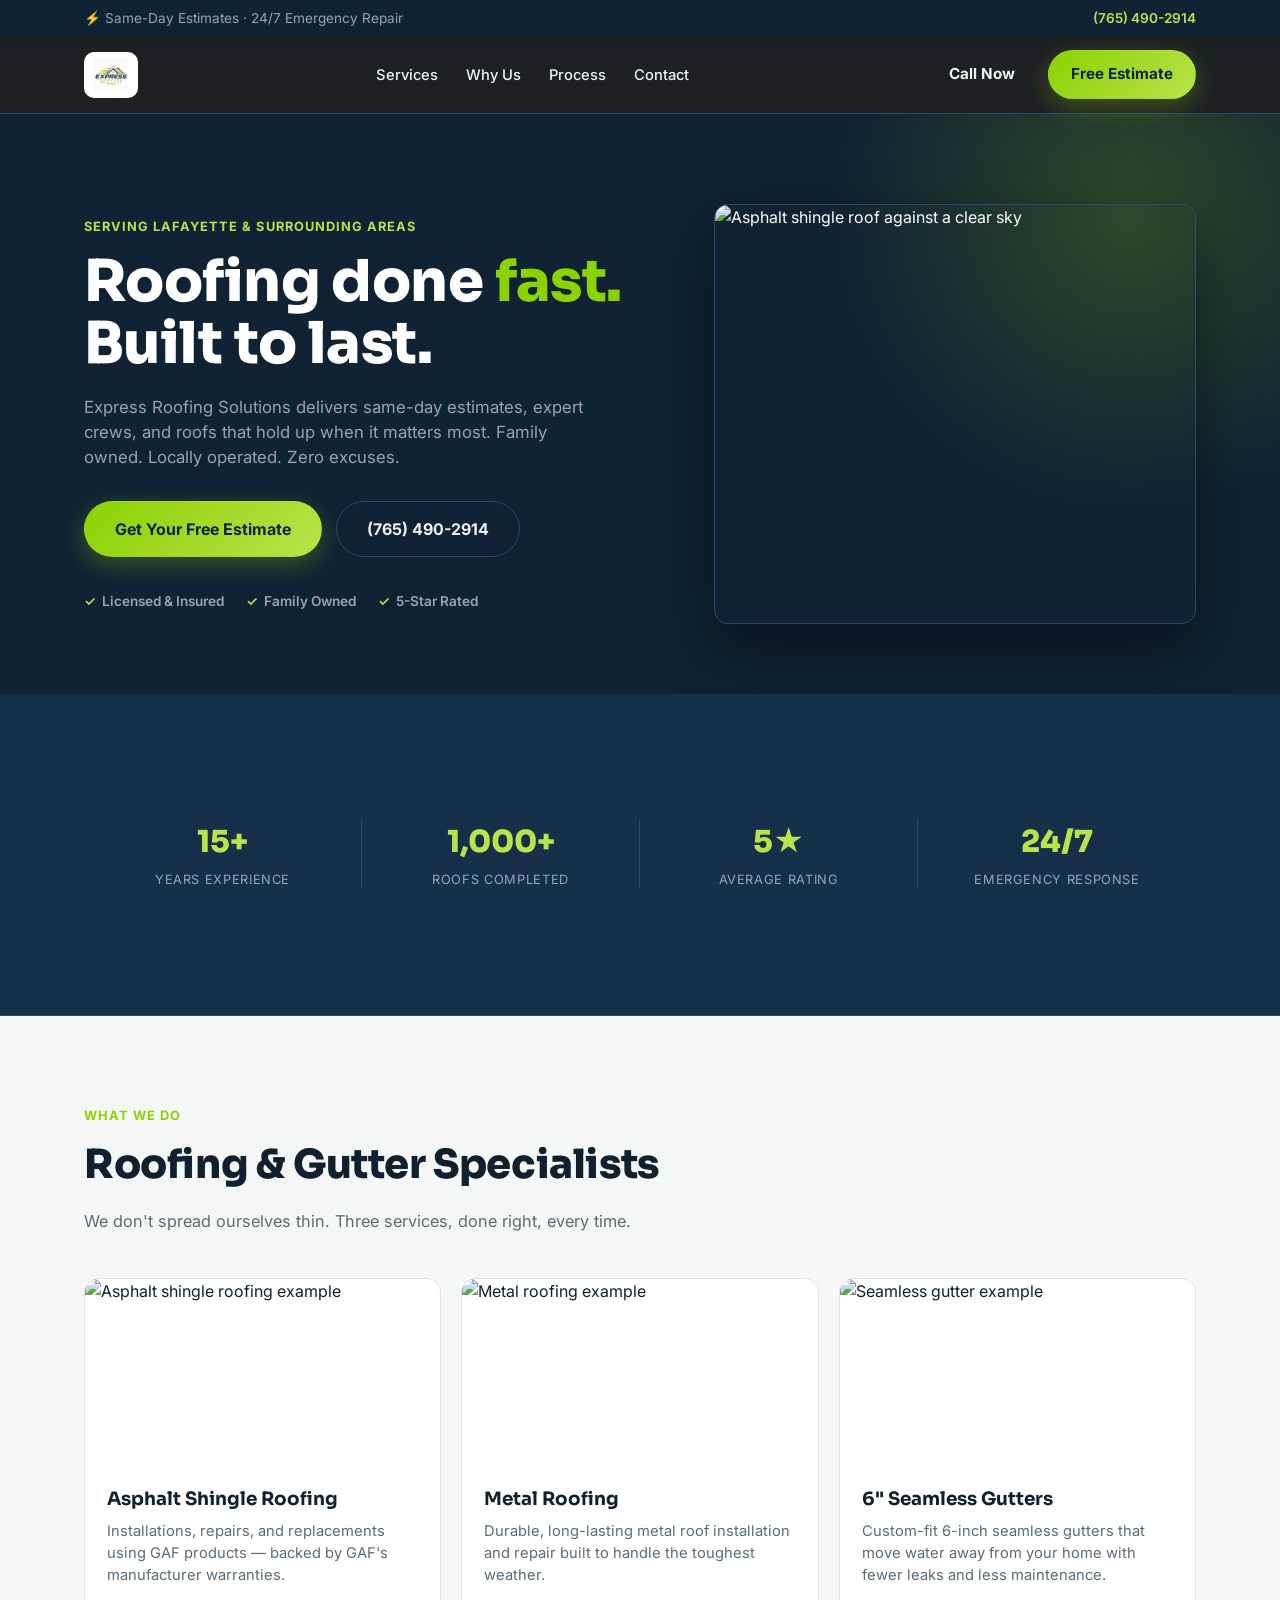
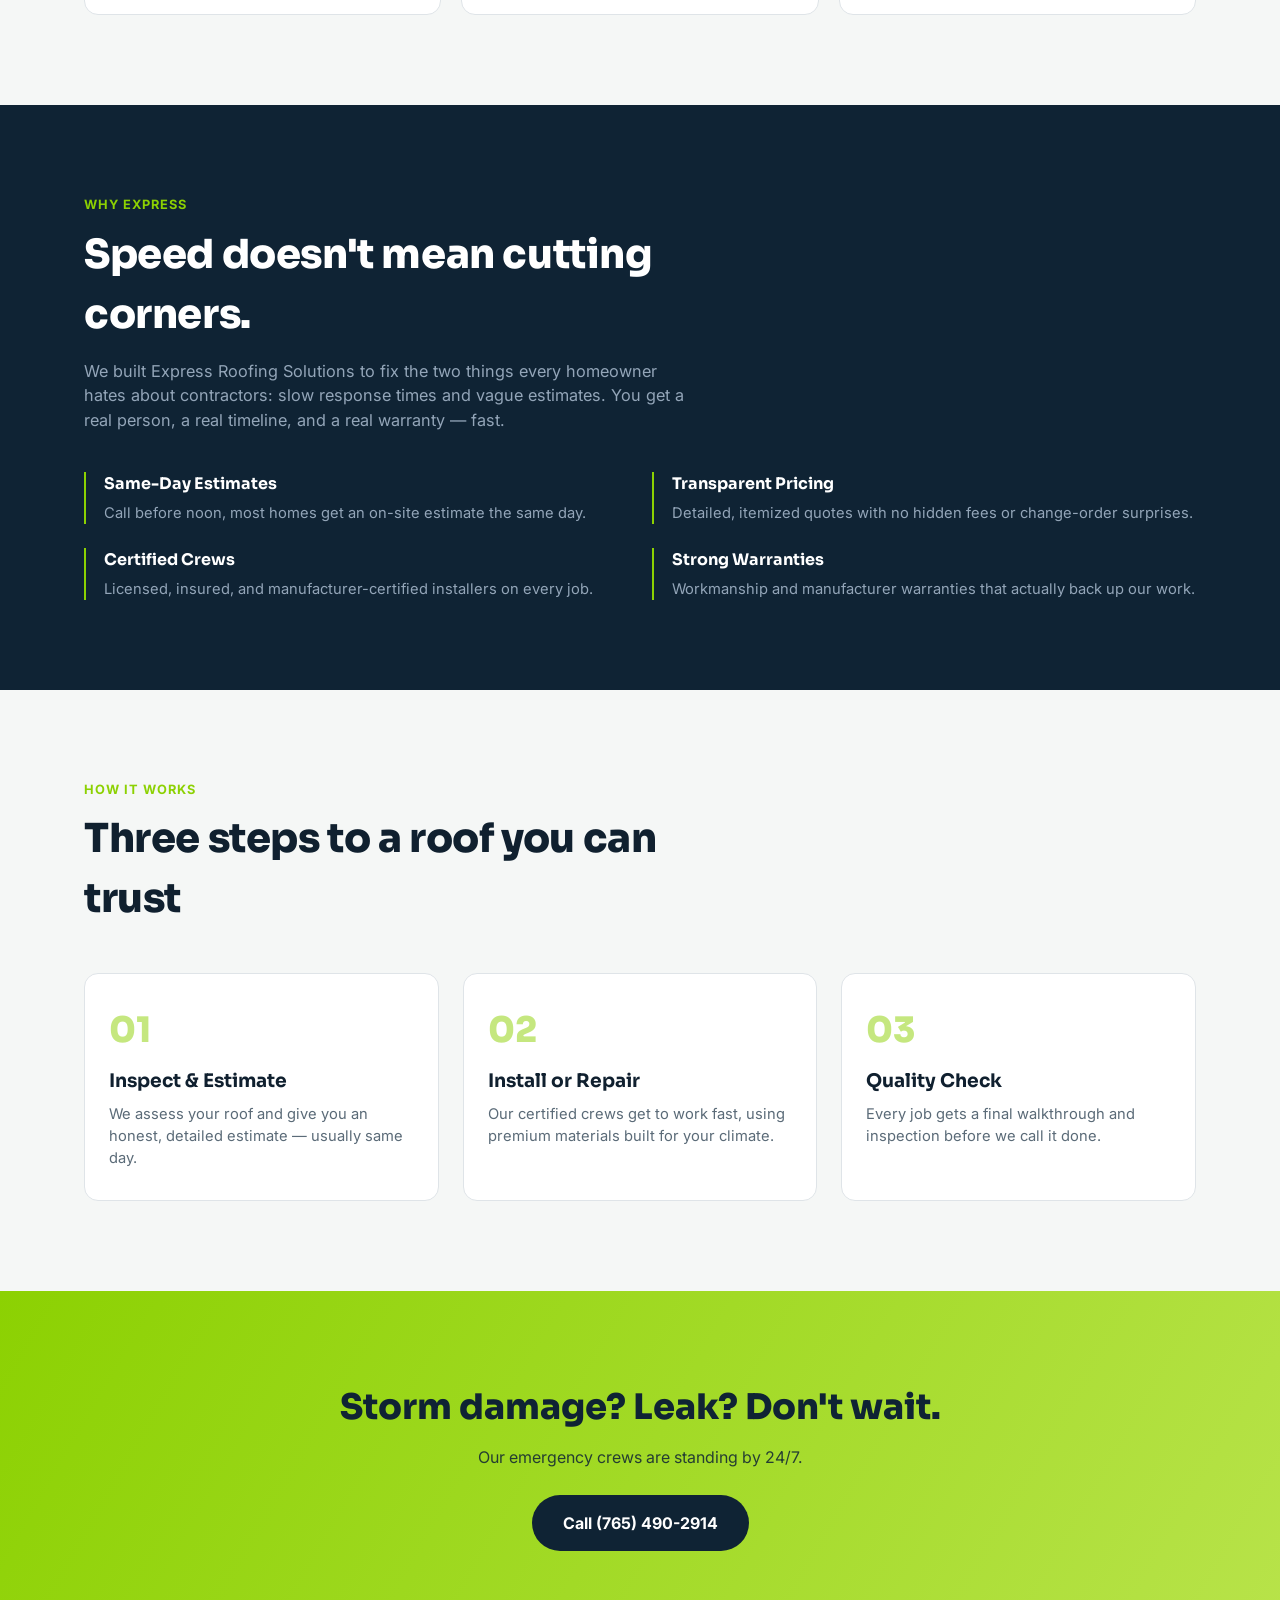
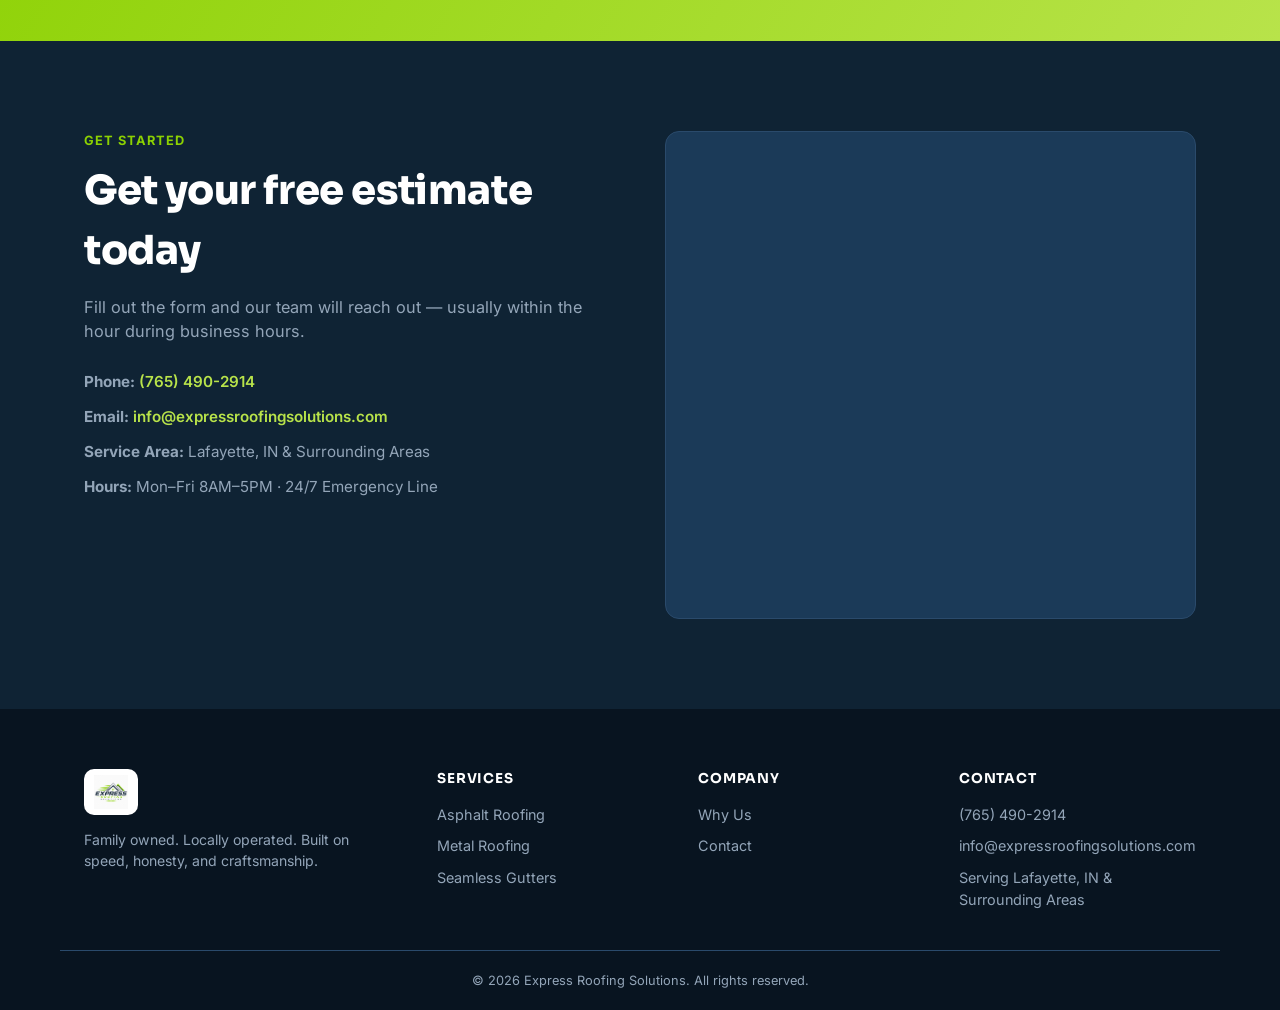
==== index.html @ 761481c8 "Initial commit: Express Roofing Solutions landing page" ====
<!DOCTYPE html>
<html lang="en">
<head>
<meta charset="UTF-8">
<meta name="viewport" content="width=device-width, initial-scale=1.0">
<title>Express Roofing Solutions | Fast, Reliable Roofing</title>
<meta name="description" content="Express Roofing Solutions delivers fast, reliable GAF asphalt shingle roofing, metal roofing, and 6-inch seamless gutters. Free estimates, same-day response, family owned.">
<link rel="preconnect" href="https://fonts.googleapis.com">
<link rel="preconnect" href="https://fonts.gstatic.com" crossorigin>
<link href="https://fonts.googleapis.com/css2?family=Inter:wght@400;500;600;700;800;900&family=Sora:wght@600;700;800&display=swap" rel="stylesheet">
<link rel="stylesheet" href="styles.css">
</head>
<body>

<!-- ============ TOP BAR ============ -->
<div class="topbar">
  <div class="container topbar-inner">
    <p class="topbar-msg">⚡ Same-Day Estimates &middot; 24/7 Emergency Repair</p>
    <a href="tel:+17654902914" class="topbar-phone">(765) 490-2914</a>
  </div>
</div>

<!-- ============ HEADER / NAV ============ -->
<header class="site-header" id="site-header">
  <div class="container header-inner">
    <a href="#top" class="logo">
      <span class="logo-badge"><img src="assets/logo.png" alt="Express Roofing Solutions" class="logo-img"></span>
    </a>

    <nav class="main-nav" id="main-nav">
      <a href="#services">Services</a>
      <a href="#why-us">Why Us</a>
      <a href="#process">Process</a>
      <a href="#contact">Contact</a>
    </nav>

    <div class="header-cta">
      <a href="tel:+17654902914" class="btn btn-ghost">Call Now</a>
      <a href="#contact" class="btn btn-primary">Free Estimate</a>
    </div>

    <button class="nav-toggle" id="nav-toggle" aria-label="Toggle menu" aria-expanded="false">
      <span></span><span></span><span></span>
    </button>
  </div>
</header>

<main id="top">

  <!-- ============ HERO ============ -->
  <section class="hero">
    <div class="hero-glow"></div>
    <div class="container hero-inner">
      <div class="hero-copy">
        <p class="eyebrow">Serving Lafayette &amp; Surrounding Areas</p>
        <h1>Roofing done <span class="text-accent">fast.</span><br>Built to last.</h1>
        <p class="hero-sub">Express Roofing Solutions delivers same-day estimates, expert crews, and roofs that hold up when it matters most. Family owned. Locally operated. Zero excuses.</p>
        <div class="hero-actions">
          <a href="#contact" class="btn btn-primary btn-lg">Get Your Free Estimate</a>
          <a href="tel:+17654902914" class="btn btn-outline btn-lg">(765) 490-2914</a>
        </div>
        <ul class="hero-trust">
          <li>Licensed &amp; Insured</li>
          <li>Family Owned</li>
          <li>5-Star Rated</li>
        </ul>
      </div>

      <div class="hero-visual">
        <img
          src="https://images.unsplash.com/photo-1727777266423-6a33048e4894?auto=format&fit=crop&w=1200&q=80"
          alt="Asphalt shingle roof against a clear sky"
          class="hero-photo">
      </div>
    </div>
  </section>

  <!-- ============ STATS ============ -->
  <section class="stats">
    <div class="container stats-grid">
      <div class="stat"><span class="stat-num">15+</span><span class="stat-label">Years Experience</span></div>
      <div class="stat"><span class="stat-num">1,000+</span><span class="stat-label">Roofs Completed</span></div>
      <div class="stat"><span class="stat-num">5★</span><span class="stat-label">Average Rating</span></div>
      <div class="stat"><span class="stat-num">24/7</span><span class="stat-label">Emergency Response</span></div>
    </div>
  </section>

  <!-- ============ SERVICES ============ -->
  <section class="services" id="services">
    <div class="container">
      <p class="section-eyebrow">What We Do</p>
      <h2 class="section-title">Roofing &amp; Gutter Specialists</h2>
      <p class="section-sub">We don't spread ourselves thin. Three services, done right, every time.</p>

      <div class="services-grid services-grid-3">

        <article class="service-card">
          <div class="service-photo-link">
            <img src="https://images.unsplash.com/photo-1727777266423-6a33048e4894?auto=format&fit=crop&w=800&q=80" alt="Asphalt shingle roofing example" class="service-photo">
          </div>
          <h3>Asphalt Shingle Roofing</h3>
          <p>Installations, repairs, and replacements using GAF products — backed by GAF's manufacturer warranties.</p>
        </article>

        <article class="service-card">
          <div class="service-photo-link">
            <img src="https://images.unsplash.com/photo-1673645652350-6a4c31c1c78f?auto=format&fit=crop&w=800&q=80" alt="Metal roofing example" class="service-photo">
          </div>
          <h3>Metal Roofing</h3>
          <p>Durable, long-lasting metal roof installation and repair built to handle the toughest weather.</p>
        </article>

        <article class="service-card">
          <div class="service-photo-link">
            <img src="https://images.unsplash.com/photo-1634853982486-c06f0e17940f?auto=format&fit=crop&w=800&q=80" alt="Seamless gutter example" class="service-photo">
          </div>
          <h3>6&quot; Seamless Gutters</h3>
          <p>Custom-fit 6-inch seamless gutters that move water away from your home with fewer leaks and less maintenance.</p>
        </article>

      </div>
    </div>
  </section>

  <!-- ============ WHY US ============ -->
  <section class="why-us" id="why-us">
    <div class="container why-inner">
      <div class="why-copy">
        <p class="section-eyebrow">Why Express</p>
        <h2 class="section-title">Speed doesn't mean cutting corners.</h2>
        <p class="section-sub">We built Express Roofing Solutions to fix the two things every homeowner hates about contractors: slow response times and vague estimates. You get a real person, a real timeline, and a real warranty — fast.</p>

        <div class="why-grid">
          <div class="why-item">
            <h4>Same-Day Estimates</h4>
            <p>Call before noon, most homes get an on-site estimate the same day.</p>
          </div>
          <div class="why-item">
            <h4>Transparent Pricing</h4>
            <p>Detailed, itemized quotes with no hidden fees or change-order surprises.</p>
          </div>
          <div class="why-item">
            <h4>Certified Crews</h4>
            <p>Licensed, insured, and manufacturer-certified installers on every job.</p>
          </div>
          <div class="why-item">
            <h4>Strong Warranties</h4>
            <p>Workmanship and manufacturer warranties that actually back up our work.</p>
          </div>
        </div>
      </div>
    </div>
  </section>

  <!-- ============ PROCESS ============ -->
  <section class="process" id="process">
    <div class="container">
      <p class="section-eyebrow">How It Works</p>
      <h2 class="section-title">Three steps to a roof you can trust</h2>

      <div class="process-grid">
        <div class="process-step">
          <span class="process-num">01</span>
          <h3>Inspect &amp; Estimate</h3>
          <p>We assess your roof and give you an honest, detailed estimate — usually same day.</p>
        </div>
        <div class="process-step">
          <span class="process-num">02</span>
          <h3>Install or Repair</h3>
          <p>Our certified crews get to work fast, using premium materials built for your climate.</p>
        </div>
        <div class="process-step">
          <span class="process-num">03</span>
          <h3>Quality Check</h3>
          <p>Every job gets a final walkthrough and inspection before we call it done.</p>
        </div>
      </div>
    </div>
  </section>

  <!-- ============ CTA BANNER ============ -->
  <section class="cta-banner">
    <div class="container cta-inner">
      <h2>Storm damage? Leak? Don't wait.</h2>
      <p>Our emergency crews are standing by 24/7.</p>
      <a href="tel:+17654902914" class="btn btn-primary btn-lg">Call (765) 490-2914</a>
    </div>
  </section>

  <!-- ============ CONTACT / ESTIMATE FORM ============ -->
  <section class="contact" id="contact">
    <div class="container contact-inner">
      <div class="contact-copy">
        <p class="section-eyebrow">Get Started</p>
        <h2 class="section-title">Get your free estimate today</h2>
        <p class="section-sub">Fill out the form and our team will reach out — usually within the hour during business hours.</p>

        <ul class="contact-details">
          <li><strong>Phone:</strong> <a href="tel:+17654902914">(765) 490-2914</a></li>
          <li><strong>Email:</strong> <a href="mailto:info@expressroofingsolutions.com">info@expressroofingsolutions.com</a></li>
          <li><strong>Service Area:</strong> Lafayette, IN &amp; Surrounding Areas</li>
          <li><strong>Hours:</strong> Mon–Fri 8AM–5PM · 24/7 Emergency Line</li>
        </ul>
      </div>

      <div class="contact-form-wrapper">
        <iframe
            src="https://api.leadconnectorhq.com/widget/form/tL4KaNTXYQRjmjstzhF3"
            style="width:100%;height:100%;border:none;border-radius:8px"
            id="inline-tL4KaNTXYQRjmjstzhF3"
            data-layout="{'id':'INLINE'}"
            data-trigger-type="alwaysShow"
            data-trigger-value=""
            data-activation-type="alwaysActivated"
            data-activation-value=""
            data-deactivation-type="neverDeactivate"
            data-deactivation-value=""
            data-form-name="Form 0"
            data-height="694"
            data-layout-iframe-id="inline-tL4KaNTXYQRjmjstzhF3"
            data-form-id="tL4KaNTXYQRjmjstzhF3"
            title="Form 0"
        ></iframe>
      </div>
    </div>
  </section>

</main>

<!-- ============ FOOTER ============ -->
<footer class="site-footer">
  <div class="container footer-inner">
    <div class="footer-brand">
      <a href="#top" class="logo">
        <span class="logo-badge"><img src="assets/logo.png" alt="Express Roofing Solutions" class="logo-img"></span>
      </a>
      <p>Family owned. Locally operated. Built on speed, honesty, and craftsmanship.</p>
    </div>

    <div class="footer-col">
      <h5>Services</h5>
      <span>Asphalt Roofing</span>
      <span>Metal Roofing</span>
      <span>Seamless Gutters</span>
    </div>

    <div class="footer-col">
      <h5>Company</h5>
      <a href="#why-us">Why Us</a>
      <a href="#contact">Contact</a>
    </div>

    <div class="footer-col">
      <h5>Contact</h5>
      <a href="tel:+17654902914">(765) 490-2914</a>
      <a href="mailto:info@expressroofingsolutions.com">info@expressroofingsolutions.com</a>
      <span>Serving Lafayette, IN &amp; Surrounding Areas</span>
    </div>
  </div>
  <div class="container footer-bottom">
    <p>© 2026 Express Roofing Solutions. All rights reserved.</p>
  </div>
</footer>

<script src="https://link.msgsndr.com/js/form_embed.js"></script>
<script src="script.js"></script>
</body>
</html>
---- styles.css ----
/* ===========================================================
   Express Roofing Solutions — styles.css
   Palette: pulled from logo — deep navy + lime green
   =========================================================== */

:root {
  --bg: #0f2334;
  --bg-alt: #16304a;
  --surface: #1b3a58;
  --border: #2a4a6b;
  --white: #ffffff;
  --text: #eef3f6;
  --text-muted: #93a5b8;
  --accent: #8cd102;
  --accent-2: #b8e34a;
  --accent-contrast: #0f2334;
  --light-bg: #f5f7f6;
  --light-surface: #ffffff;
  --light-text: #10202f;
  --light-muted: #5b6b78;

  --font-head: "Sora", "Inter", sans-serif;
  --font-body: "Inter", sans-serif;

  --radius: 14px;
  --container: 1160px;
}

* { box-sizing: border-box; margin: 0; padding: 0; }

html { scroll-behavior: smooth; }

body {
  font-family: var(--font-body);
  background: var(--light-bg);
  color: var(--light-text);
  line-height: 1.5;
  -webkit-font-smoothing: antialiased;
}

img, svg { display: block; max-width: 100%; }
a { color: inherit; text-decoration: none; }
ul { list-style: none; }
button { font: inherit; cursor: pointer; }

.container {
  max-width: var(--container);
  margin: 0 auto;
  padding: 0 24px;
}

/* ---------- Buttons ---------- */
.btn {
  display: inline-flex;
  align-items: center;
  justify-content: center;
  gap: 8px;
  padding: 12px 22px;
  border-radius: 999px;
  font-weight: 700;
  font-size: 0.95rem;
  border: 1px solid transparent;
  transition: transform .15s ease, background .2s ease, border-color .2s ease, color .2s ease;
  white-space: nowrap;
}
.btn:hover { transform: translateY(-2px); }
.btn-primary {
  background: linear-gradient(135deg, var(--accent), var(--accent-2));
  color: var(--accent-contrast);
  box-shadow: 0 8px 24px rgba(140, 209, 2, 0.3);
}
.btn-outline {
  border-color: var(--border);
  color: var(--text);
  background: transparent;
}
.btn-ghost {
  color: var(--light-text);
  background: transparent;
}
.btn-lg { padding: 15px 30px; font-size: 1rem; }
.btn-block { width: 100%; }

/* ---------- Top bar ---------- */
.topbar {
  background: var(--bg);
  color: var(--text-muted);
  font-size: 0.85rem;
}
.topbar-inner {
  display: flex;
  justify-content: space-between;
  align-items: center;
  padding: 8px 24px;
}
.topbar-phone { color: var(--accent-2); font-weight: 600; }

/* ---------- Header ---------- */
.site-header {
  position: sticky;
  top: 0;
  z-index: 100;
  background: rgba(12, 14, 17, 0.92);
  backdrop-filter: blur(10px);
  border-bottom: 1px solid var(--border);
  transition: box-shadow .2s ease;
}
.site-header.scrolled { box-shadow: 0 8px 24px rgba(0,0,0,0.35); }
.header-inner {
  display: flex;
  align-items: center;
  justify-content: space-between;
  padding: 14px 24px;
  gap: 24px;
}
.logo { display: flex; align-items: center; gap: 10px; }
.logo-badge {
  display: flex;
  align-items: center;
  background: var(--white);
  border-radius: 10px;
  padding: 6px 10px;
}
.logo-img { height: 34px; width: auto; display: block; }
.main-nav { display: flex; gap: 28px; }
.main-nav a {
  color: var(--text);
  font-weight: 500;
  font-size: 0.92rem;
  transition: color .2s ease;
}
.main-nav a:hover { color: var(--accent-2); }
.header-cta { display: flex; align-items: center; gap: 10px; }
.header-cta .btn-ghost { color: var(--text); }

.nav-toggle {
  display: none;
  flex-direction: column;
  gap: 5px;
  background: none;
  border: none;
  padding: 8px;
}
.nav-toggle span {
  width: 22px; height: 2px;
  background: var(--white);
  border-radius: 2px;
}

/* ---------- Hero ---------- */
.hero {
  position: relative;
  background: var(--bg);
  color: var(--white);
  overflow: hidden;
  padding: 90px 0 70px;
}
.hero-glow {
  position: absolute;
  top: -200px; right: -150px;
  width: 600px; height: 600px;
  background: radial-gradient(circle, rgba(140,209,2,0.22), transparent 70%);
  pointer-events: none;
}
.hero-inner {
  display: grid;
  grid-template-columns: 1.1fr 0.9fr;
  align-items: center;
  gap: 40px;
  position: relative;
}
.eyebrow {
  color: var(--accent-2);
  font-weight: 700;
  letter-spacing: 0.08em;
  text-transform: uppercase;
  font-size: 0.8rem;
  margin-bottom: 14px;
}
.hero h1 {
  font-family: var(--font-head);
  font-size: clamp(2.4rem, 5vw, 3.6rem);
  font-weight: 800;
  line-height: 1.08;
  letter-spacing: -0.01em;
}
.text-accent { color: var(--accent); }
.hero-sub {
  margin-top: 20px;
  color: var(--text-muted);
  font-size: 1.05rem;
  max-width: 46ch;
}
.hero-actions {
  display: flex;
  gap: 14px;
  flex-wrap: wrap;
  margin-top: 30px;
}
.hero-trust {
  display: flex;
  gap: 22px;
  margin-top: 34px;
  flex-wrap: wrap;
}
.hero-trust li {
  color: var(--text-muted);
  font-size: 0.85rem;
  font-weight: 600;
  padding-left: 18px;
  position: relative;
}
.hero-trust li::before {
  content: "✓";
  color: var(--accent-2);
  position: absolute;
  left: 0;
}
.hero-photo {
  width: 100%;
  height: 420px;
  object-fit: cover;
  border-radius: var(--radius);
  border: 1px solid var(--border);
  box-shadow: 0 24px 60px rgba(0,0,0,0.45);
}

/* ---------- Stats ---------- */
.stats {
  background: var(--bg-alt);
  border-bottom: 1px solid var(--border);
}
.stats-grid {
  display: grid;
  grid-template-columns: repeat(4, 1fr);
  padding: 36px 24px;
}
.stat {
  text-align: center;
  display: flex;
  flex-direction: column;
  gap: 4px;
  border-right: 1px solid var(--border);
}
.stat:last-child { border-right: none; }
.stat-num {
  font-family: var(--font-head);
  font-size: 1.9rem;
  font-weight: 800;
  color: var(--accent-2);
}
.stat-label {
  font-size: 0.8rem;
  color: var(--text-muted);
  text-transform: uppercase;
  letter-spacing: 0.05em;
}

/* ---------- Section shared ---------- */
section { padding: 90px 0; }
.section-eyebrow {
  color: var(--accent);
  font-weight: 700;
  text-transform: uppercase;
  letter-spacing: 0.08em;
  font-size: 0.8rem;
  margin-bottom: 10px;
}
.section-title {
  font-family: var(--font-head);
  font-size: clamp(1.8rem, 3.4vw, 2.5rem);
  font-weight: 800;
  letter-spacing: -0.01em;
  max-width: 20ch;
}
.section-sub {
  color: var(--light-muted);
  margin-top: 14px;
  max-width: 60ch;
  font-size: 1.02rem;
}

/* ---------- Services ---------- */
.services { background: var(--light-bg); }
.services-grid {
  display: grid;
  grid-template-columns: repeat(4, 1fr);
  gap: 20px;
  margin-top: 44px;
}
.services-grid-3 { grid-template-columns: repeat(3, 1fr); }
.service-card {
  background: var(--light-surface);
  border: 1px solid #dfe4e8;
  border-radius: var(--radius);
  padding: 28px 22px;
  overflow: hidden;
  transition: transform .2s ease, box-shadow .2s ease;
}
.service-card:hover {
  transform: translateY(-4px);
  box-shadow: 0 16px 32px rgba(20, 20, 20, 0.08);
}
.service-photo-link {
  display: block;
  margin: -28px -22px 16px;
  overflow: hidden;
}
.service-photo {
  width: 100%;
  height: 190px;
  object-fit: cover;
  display: block;
  transition: transform .35s ease;
}
.service-photo-link:hover .service-photo { transform: scale(1.06); }
.service-card h3 { font-family: var(--font-head); font-size: 1.15rem; margin-bottom: 8px; }
.service-card p { color: var(--light-muted); font-size: 0.92rem; }
.service-link {
  display: inline-block;
  margin-top: 14px;
  font-weight: 700;
  font-size: 0.88rem;
  color: var(--accent);
}

/* ---------- Why Us ---------- */
.why-us { background: var(--bg); color: var(--white); }
.why-us .section-sub { color: var(--text-muted); }
.why-grid {
  display: grid;
  grid-template-columns: repeat(2, 1fr);
  gap: 24px;
  margin-top: 40px;
}
.why-item {
  border-left: 2px solid var(--accent);
  padding-left: 18px;
}
.why-item h4 { font-family: var(--font-head); margin-bottom: 6px; }
.why-item p { color: var(--text-muted); font-size: 0.92rem; }

/* ---------- Process ---------- */
.process { background: var(--light-bg); }
.process-grid {
  display: grid;
  grid-template-columns: repeat(3, 1fr);
  gap: 24px;
  margin-top: 44px;
}
.process-step {
  background: var(--light-surface);
  border-radius: var(--radius);
  padding: 30px 24px;
  border: 1px solid #dfe4e8;
}
.process-num {
  font-family: var(--font-head);
  font-size: 2.2rem;
  font-weight: 800;
  color: var(--accent);
  opacity: 0.5;
}
.process-step h3 { font-family: var(--font-head); margin: 10px 0 8px; }
.process-step p { color: var(--light-muted); font-size: 0.92rem; }

/* ---------- CTA banner ---------- */
.cta-banner {
  background: linear-gradient(120deg, var(--accent), var(--accent-2));
  color: var(--accent-contrast);
  text-align: center;
}
.cta-inner h2 { font-family: var(--font-head); font-size: clamp(1.6rem, 3vw, 2.2rem); font-weight: 800; }
.cta-inner p { margin: 12px 0 26px; opacity: 0.85; }
.cta-banner .btn-primary { background: var(--bg); color: var(--white); box-shadow: none; }

/* ---------- Reviews ---------- */
.reviews { background: var(--light-bg); }
.reviews-grid {
  display: grid;
  grid-template-columns: repeat(3, 1fr);
  gap: 20px;
  margin-top: 44px;
}
.review-card {
  background: var(--light-surface);
  border-radius: var(--radius);
  border: 1px solid #dfe4e8;
  padding: 26px 22px;
}
.stars { color: var(--accent-2); letter-spacing: 2px; margin-bottom: 12px; }
.review-card p { font-size: 0.95rem; color: var(--light-text); }
.review-card cite { display: block; margin-top: 14px; font-style: normal; font-weight: 700; color: var(--light-muted); font-size: 0.85rem; }

/* ---------- Gallery ---------- */
.gallery { background: var(--bg); color: var(--white); }
.gallery .section-sub { color: var(--text-muted); }
.gallery-group { margin-top: 48px; }
.gallery-group h3 {
  font-family: var(--font-head);
  font-size: 1.1rem;
  margin-bottom: 16px;
  color: var(--accent-2);
}
.gallery-grid {
  display: grid;
  grid-template-columns: repeat(3, 1fr);
  gap: 16px;
}
.gallery-thumb {
  padding: 0;
  border: none;
  background: none;
  cursor: pointer;
  border-radius: var(--radius);
  overflow: hidden;
  aspect-ratio: 4 / 3;
  border: 1px solid var(--border);
}
.gallery-thumb img {
  width: 100%;
  height: 100%;
  object-fit: cover;
  display: block;
  transition: transform .35s ease;
}
.gallery-thumb:hover img { transform: scale(1.08); }

/* ---------- Lightbox ---------- */
.lightbox {
  position: fixed;
  inset: 0;
  background: rgba(8, 15, 24, 0.92);
  display: flex;
  align-items: center;
  justify-content: center;
  z-index: 1000;
  padding: 40px;
}
.lightbox[hidden] { display: none; }
.lightbox img {
  max-width: 90vw;
  max-height: 85vh;
  border-radius: 10px;
  box-shadow: 0 30px 80px rgba(0,0,0,0.6);
}
.lightbox-close {
  position: absolute;
  top: 22px;
  right: 28px;
  background: none;
  border: none;
  color: var(--white);
  font-size: 2.4rem;
  line-height: 1;
  cursor: pointer;
}
.lightbox-close:hover { color: var(--accent-2); }

/* ---------- Service Subpages ---------- */
.service-hero {
  background: var(--bg);
  color: var(--white);
  padding: 70px 0 60px;
}
.back-link {
  display: inline-flex;
  align-items: center;
  gap: 6px;
  color: var(--text-muted);
  font-size: 0.85rem;
  font-weight: 600;
  margin-bottom: 20px;
}
.back-link:hover { color: var(--accent-2); }
.service-hero h1 {
  font-family: var(--font-head);
  font-size: clamp(2rem, 4.5vw, 3rem);
  font-weight: 800;
  letter-spacing: -0.01em;
  max-width: 18ch;
}
.service-hero .hero-sub { max-width: 60ch; }
.service-hero .hero-actions { margin-top: 26px; }

.service-detail { background: var(--light-bg); }
.service-detail .placeholder-note {
  margin-top: 18px;
  padding: 14px 18px;
  border: 1px dashed var(--light-muted);
  border-radius: 10px;
  font-size: 0.85rem;
  color: var(--light-muted);
  background: rgba(0,0,0,0.02);
}

.service-colors { background: var(--bg); color: var(--white); }
.service-colors .section-sub { color: var(--text-muted); }
.service-colors .placeholder-note {
  margin-top: 18px;
  padding: 14px 18px;
  border: 1px dashed var(--border);
  border-radius: 10px;
  font-size: 0.85rem;
  color: var(--text-muted);
}
.color-grid {
  display: grid;
  grid-template-columns: repeat(6, 1fr);
  gap: 14px;
  margin-top: 32px;
}
.color-swatch {
  border-radius: 10px;
  overflow: hidden;
  border: 1px solid var(--border);
  background: var(--surface);
  text-align: center;
}
.color-swatch-block { height: 64px; }
.color-swatch span {
  display: block;
  padding: 8px 6px;
  font-size: 0.72rem;
  font-weight: 600;
  color: var(--text-muted);
}

.service-warranty { background: var(--light-bg); }
.warranty-grid {
  display: grid;
  grid-template-columns: repeat(2, 1fr);
  gap: 20px;
  margin-top: 32px;
}
.warranty-card {
  background: var(--light-surface);
  border: 1px solid #dfe4e8;
  border-radius: var(--radius);
  padding: 24px;
}
.warranty-card h4 { font-family: var(--font-head); margin-bottom: 8px; }
.warranty-card p { color: var(--light-muted); font-size: 0.92rem; }

/* ---------- Contact ---------- */
.contact { background: var(--bg); color: var(--white); }
.contact .section-sub { color: var(--text-muted); }
.contact-inner {
  display: grid;
  grid-template-columns: 1fr 1fr;
  gap: 50px;
  align-items: start;
}
.contact-details { margin-top: 28px; display: flex; flex-direction: column; gap: 12px; }
.contact-details a { color: var(--accent-2); font-weight: 600; }
.contact-details li { color: var(--text-muted); font-size: 0.95rem; }

.contact-form-wrapper {
  background: var(--surface);
  border: 1px solid var(--border);
  border-radius: var(--radius);
  padding: 12px;
  min-height: 480px;
}
.contact-form-wrapper iframe {
  width: 100%;
  height: 100%;
  min-height: 456px;
  border: none;
  border-radius: 8px;
}

/* ---------- Footer ---------- */
.site-footer { background: #081420; color: var(--text-muted); padding-top: 60px; }
.footer-inner {
  display: grid;
  grid-template-columns: 1.4fr 1fr 1fr 1fr;
  gap: 30px;
  padding-bottom: 40px;
  border-bottom: 1px solid var(--border);
}
.footer-brand p { margin-top: 14px; font-size: 0.88rem; max-width: 32ch; }
.footer-col { display: flex; flex-direction: column; gap: 10px; }
.footer-col h5 {
  font-family: var(--font-head);
  color: var(--white);
  font-size: 0.85rem;
  text-transform: uppercase;
  letter-spacing: 0.06em;
  margin-bottom: 4px;
}
.footer-col a, .footer-col span { font-size: 0.9rem; }
.footer-col a:hover { color: var(--accent-2); }
.footer-bottom {
  padding: 20px 24px;
  font-size: 0.8rem;
  text-align: center;
}

/* ---------- Responsive ---------- */
@media (max-width: 960px) {
  .hero-inner { grid-template-columns: 1fr; }
  .hero-visual { order: -1; }
  .hero-photo { height: 260px; }
  .services-grid { grid-template-columns: repeat(2, 1fr); }
  .process-grid { grid-template-columns: 1fr; }
  .reviews-grid { grid-template-columns: 1fr; }
  .why-grid { grid-template-columns: 1fr; }
  .contact-inner { grid-template-columns: 1fr; }
  .footer-inner { grid-template-columns: 1fr 1fr; }
  .stats-grid { grid-template-columns: repeat(2, 1fr); gap: 24px; }
  .stat:nth-child(2) { border-right: none; }
  .color-grid { grid-template-columns: repeat(4, 1fr); }
  .warranty-grid { grid-template-columns: 1fr; }
}

@media (max-width: 720px) {
  .main-nav, .header-cta { display: none; }
  .nav-toggle { display: flex; }
  .site-header.open .main-nav {
    display: flex;
    flex-direction: column;
    position: absolute;
    top: 100%; left: 0; right: 0;
    background: var(--bg);
    padding: 20px 24px;
    border-bottom: 1px solid var(--border);
  }
  .site-header.open .header-cta {
    display: flex;
    position: absolute;
    top: calc(100% + 190px);
    left: 0; right: 0;
    background: var(--bg);
    padding: 0 24px 20px;
    flex-direction: column;
  }
  .topbar-inner { flex-direction: column; gap: 4px; text-align: center; }
  .services-grid { grid-template-columns: 1fr; }
  .gallery-grid { grid-template-columns: repeat(2, 1fr); }
  .footer-inner { grid-template-columns: 1fr; }
  .color-grid { grid-template-columns: repeat(3, 1fr); }
}
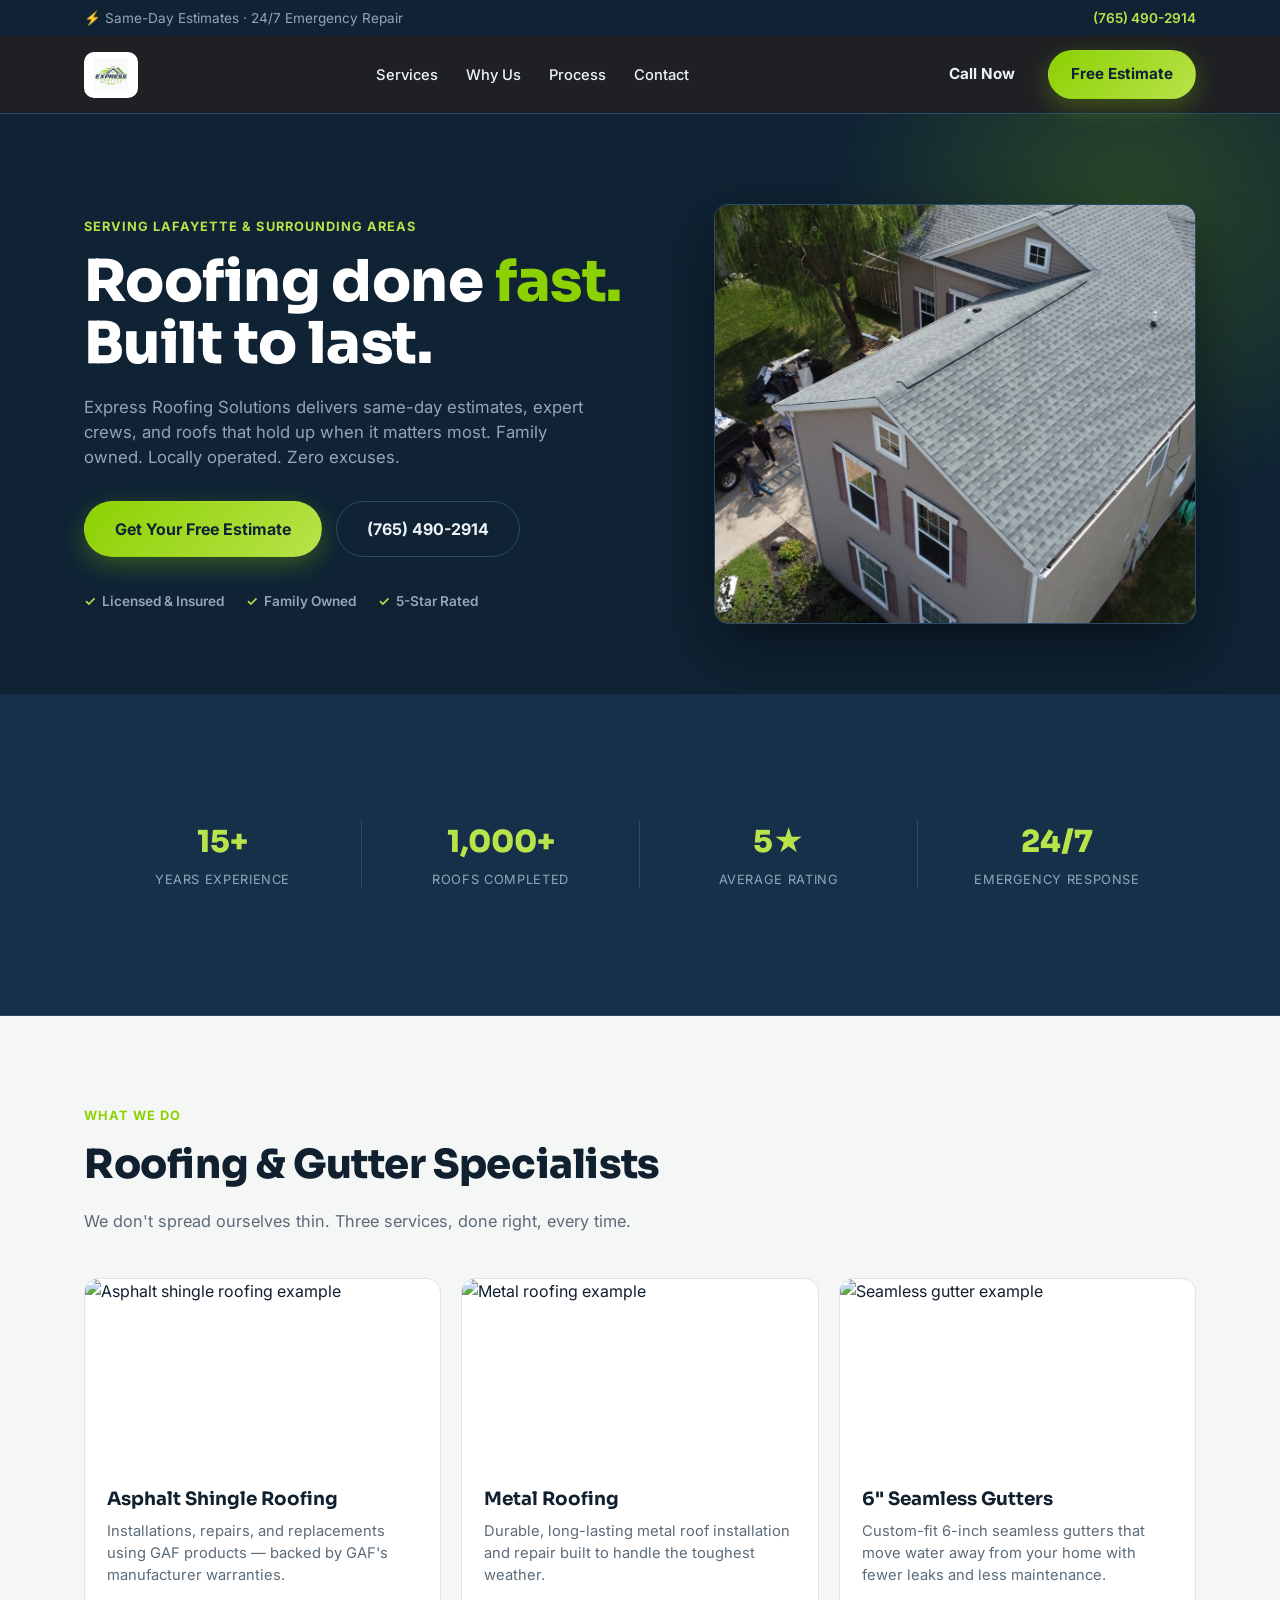
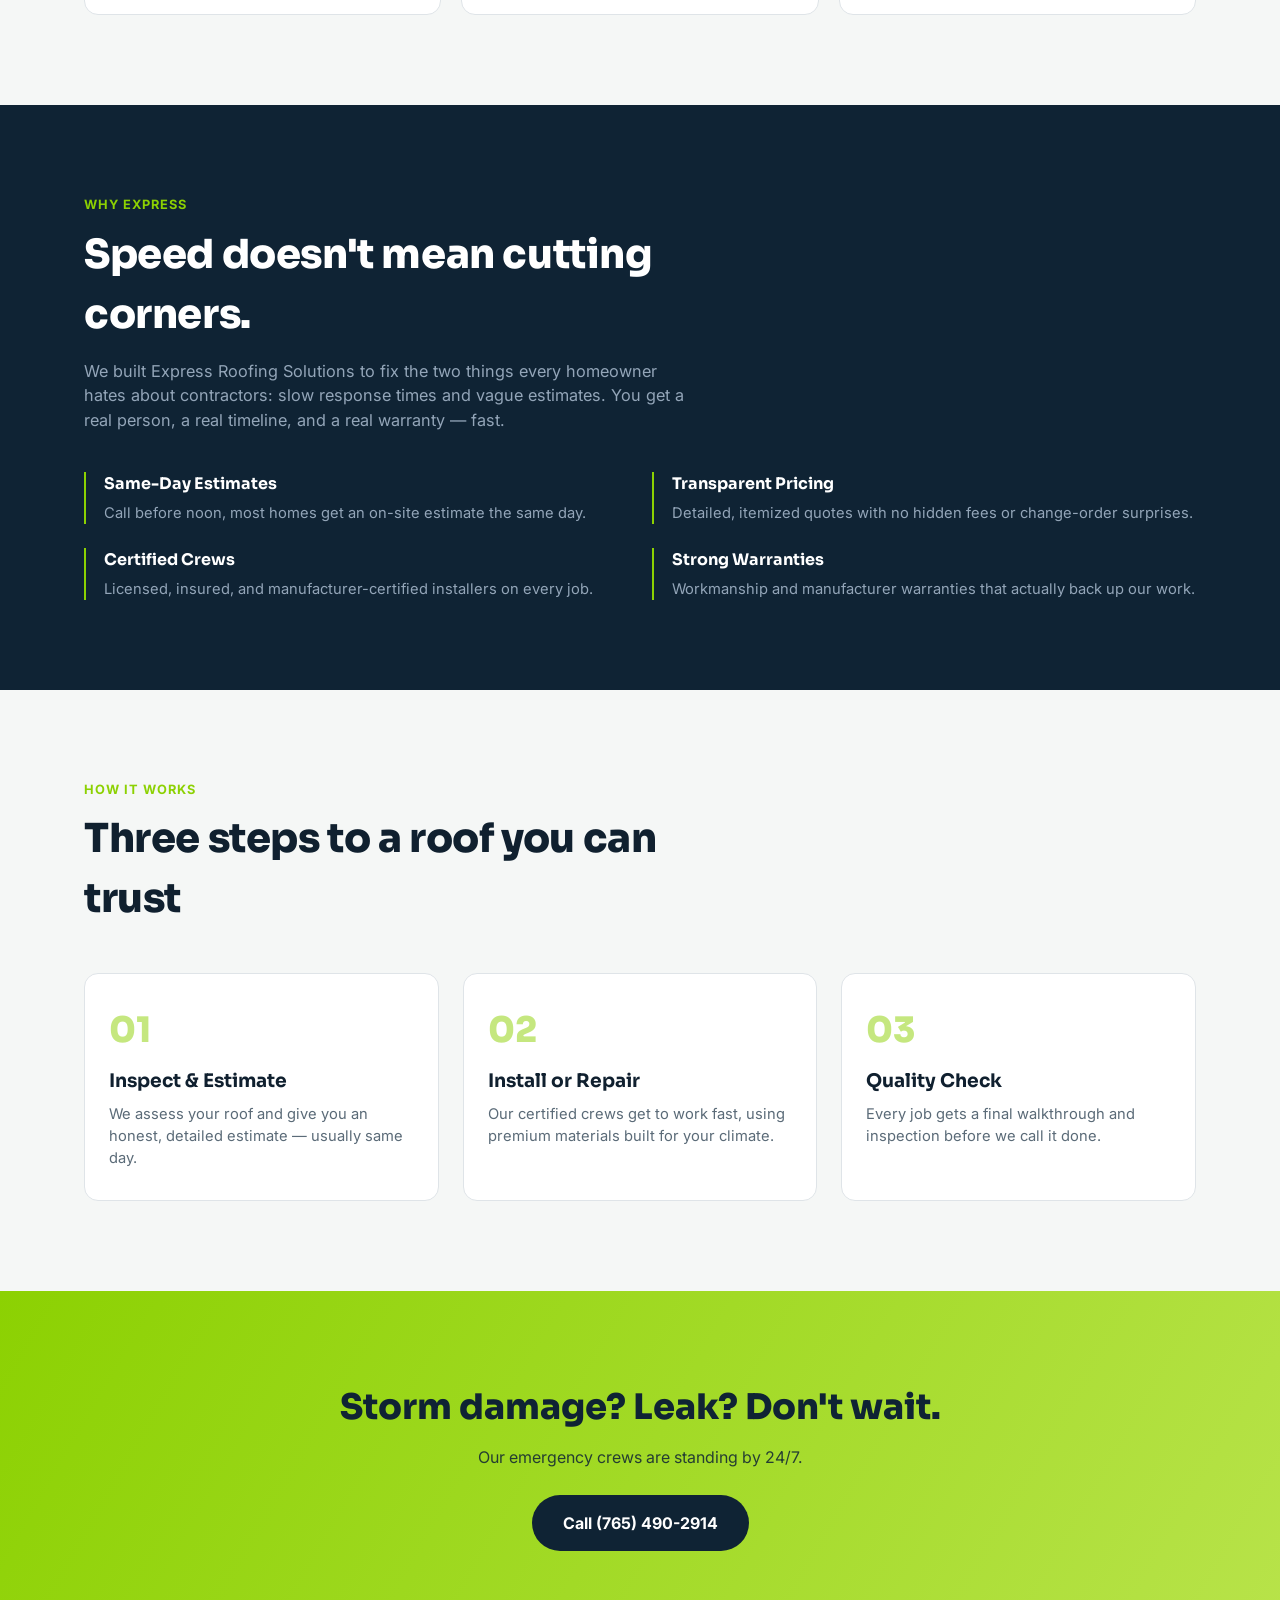
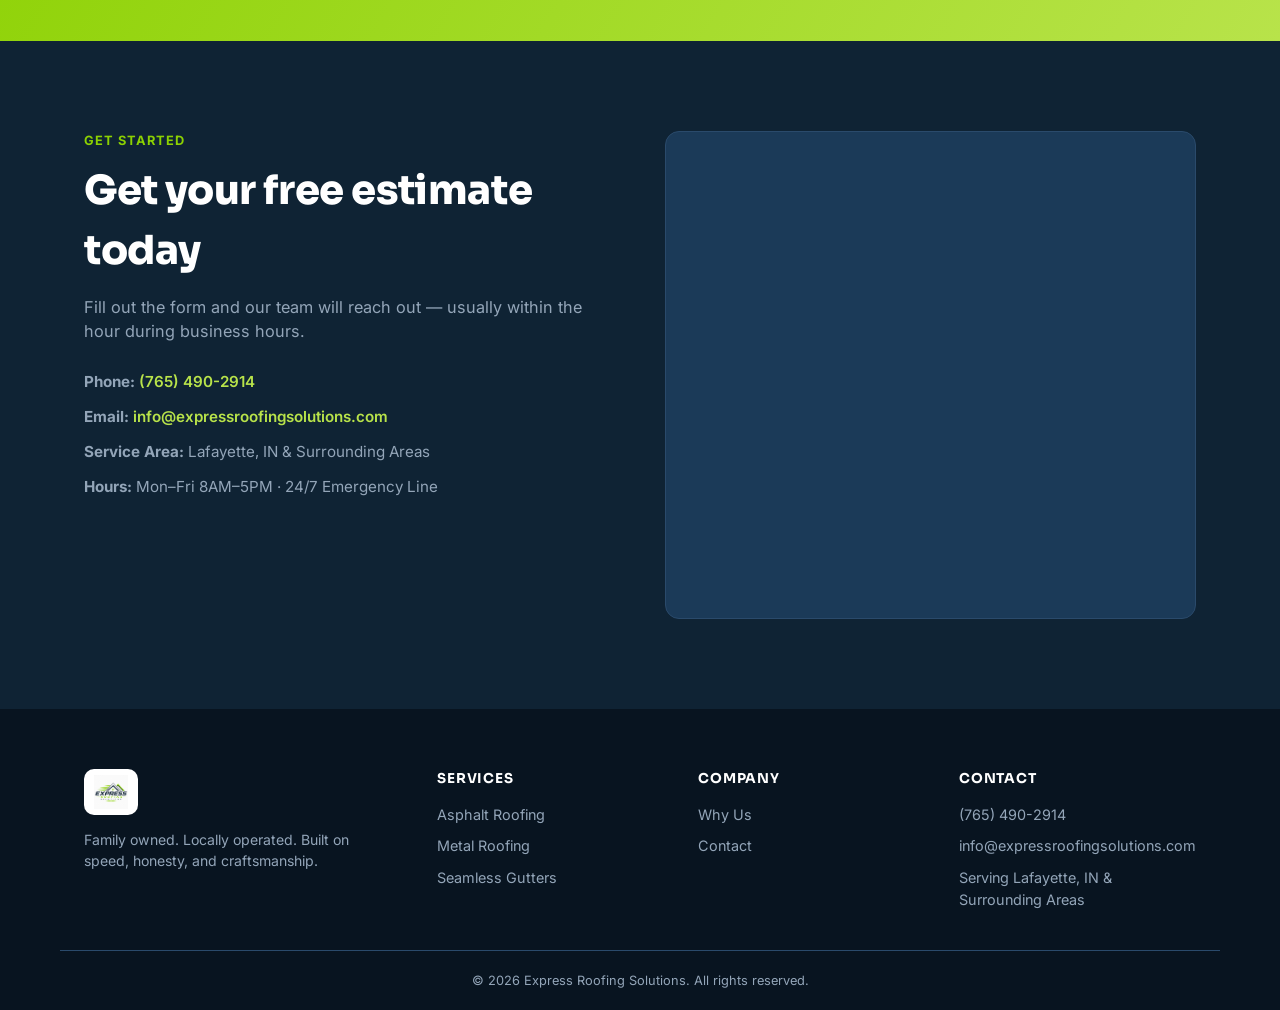
==== commit 4e4a64d1: "Add real hero photo and ER favicon Replace homepage hero stock photo with an actual completed roof j" ====
--- a/index.html
+++ b/index.html
@@ -9,6 +9,9 @@
 <link rel="preconnect" href="https://fonts.gstatic.com" crossorigin>
 <link href="https://fonts.googleapis.com/css2?family=Inter:wght@400;500;600;700;800;900&family=Sora:wght@600;700;800&display=swap" rel="stylesheet">
 <link rel="stylesheet" href="styles.css">
+<link rel="icon" href="assets/favicon.svg" type="image/svg+xml">
+<link rel="alternate icon" href="assets/favicon-32.png" type="image/png">
+<link rel="apple-touch-icon" href="assets/apple-touch-icon.png">
 </head>
 <body>
 
@@ -68,8 +71,8 @@
 
       <div class="hero-visual">
         <img
-          src="https://images.unsplash.com/photo-1727777266423-6a33048e4894?auto=format&fit=crop&w=1200&q=80"
-          alt="Asphalt shingle roof against a clear sky"
+          src="assets/photos/roof-replacement-aerial.jpg"
+          alt="Aerial view of a completed asphalt shingle roof replacement"
           class="hero-photo">
       </div>
     </div>
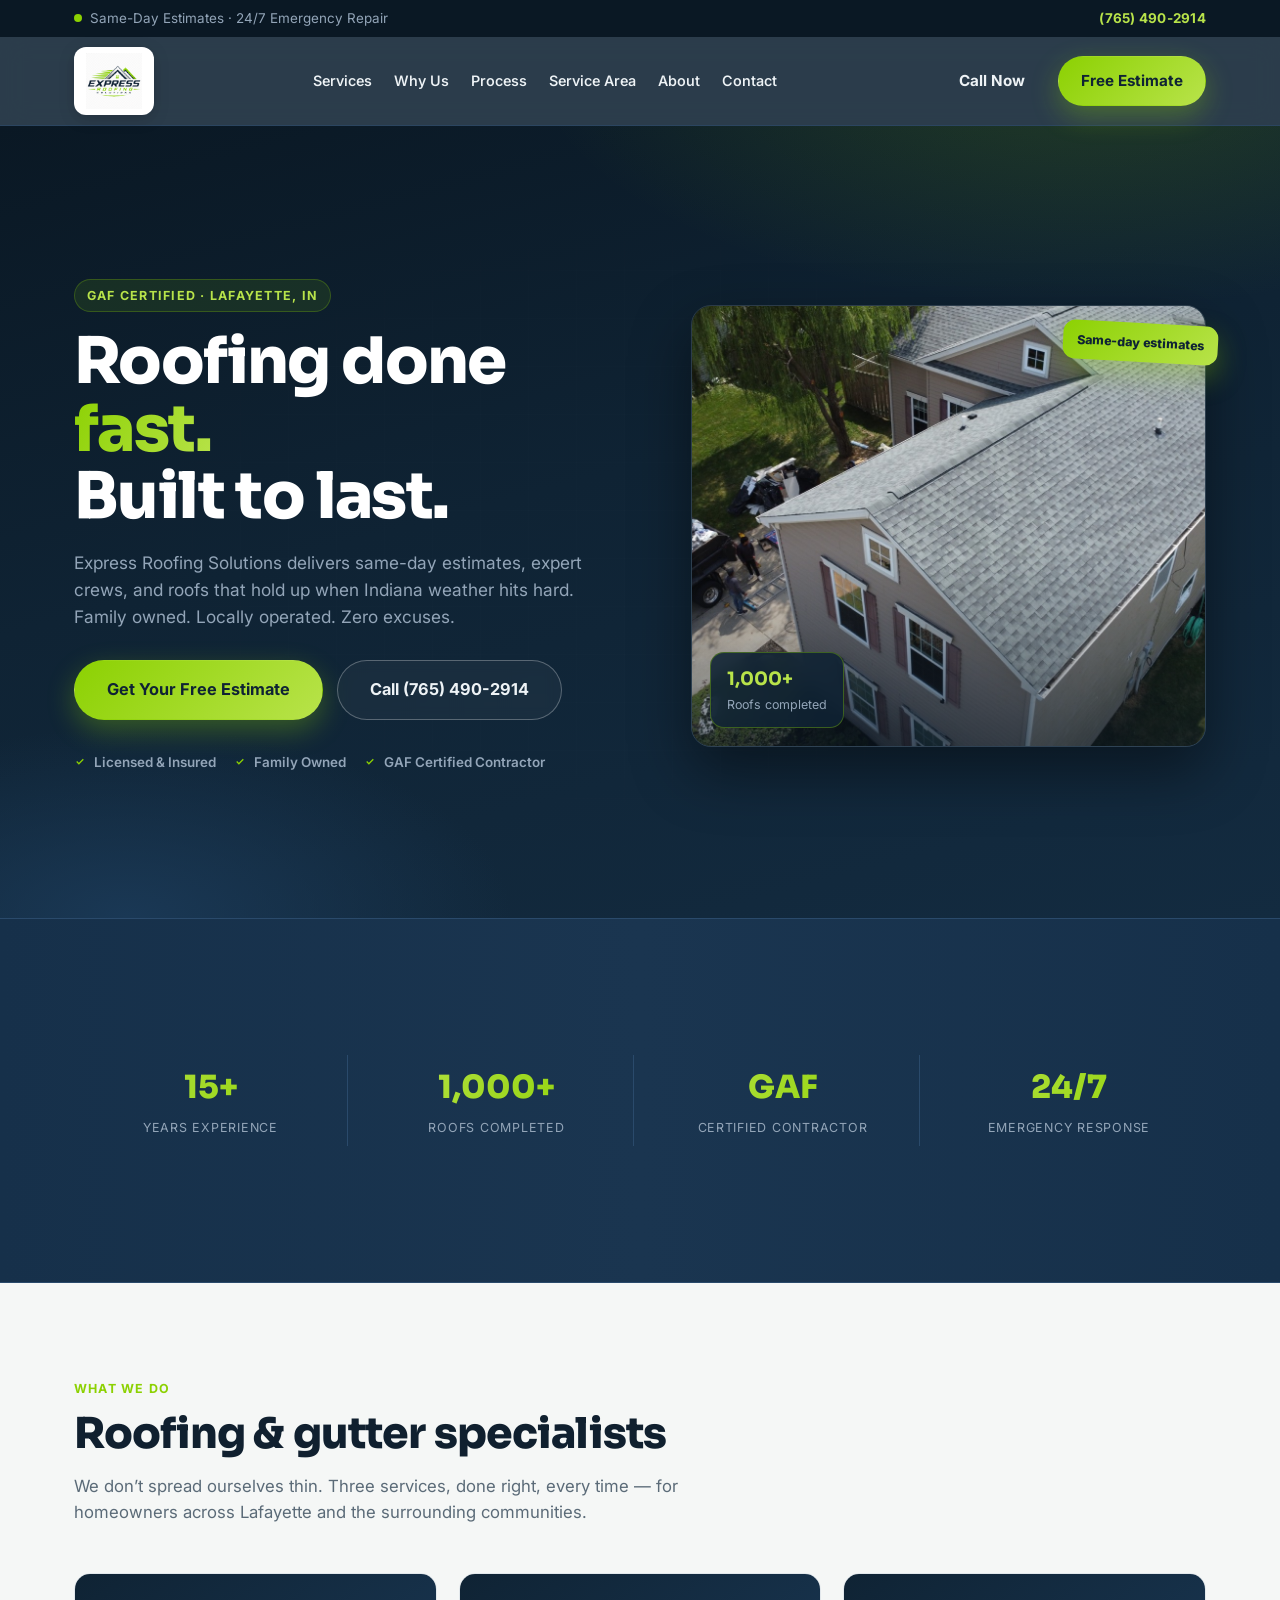
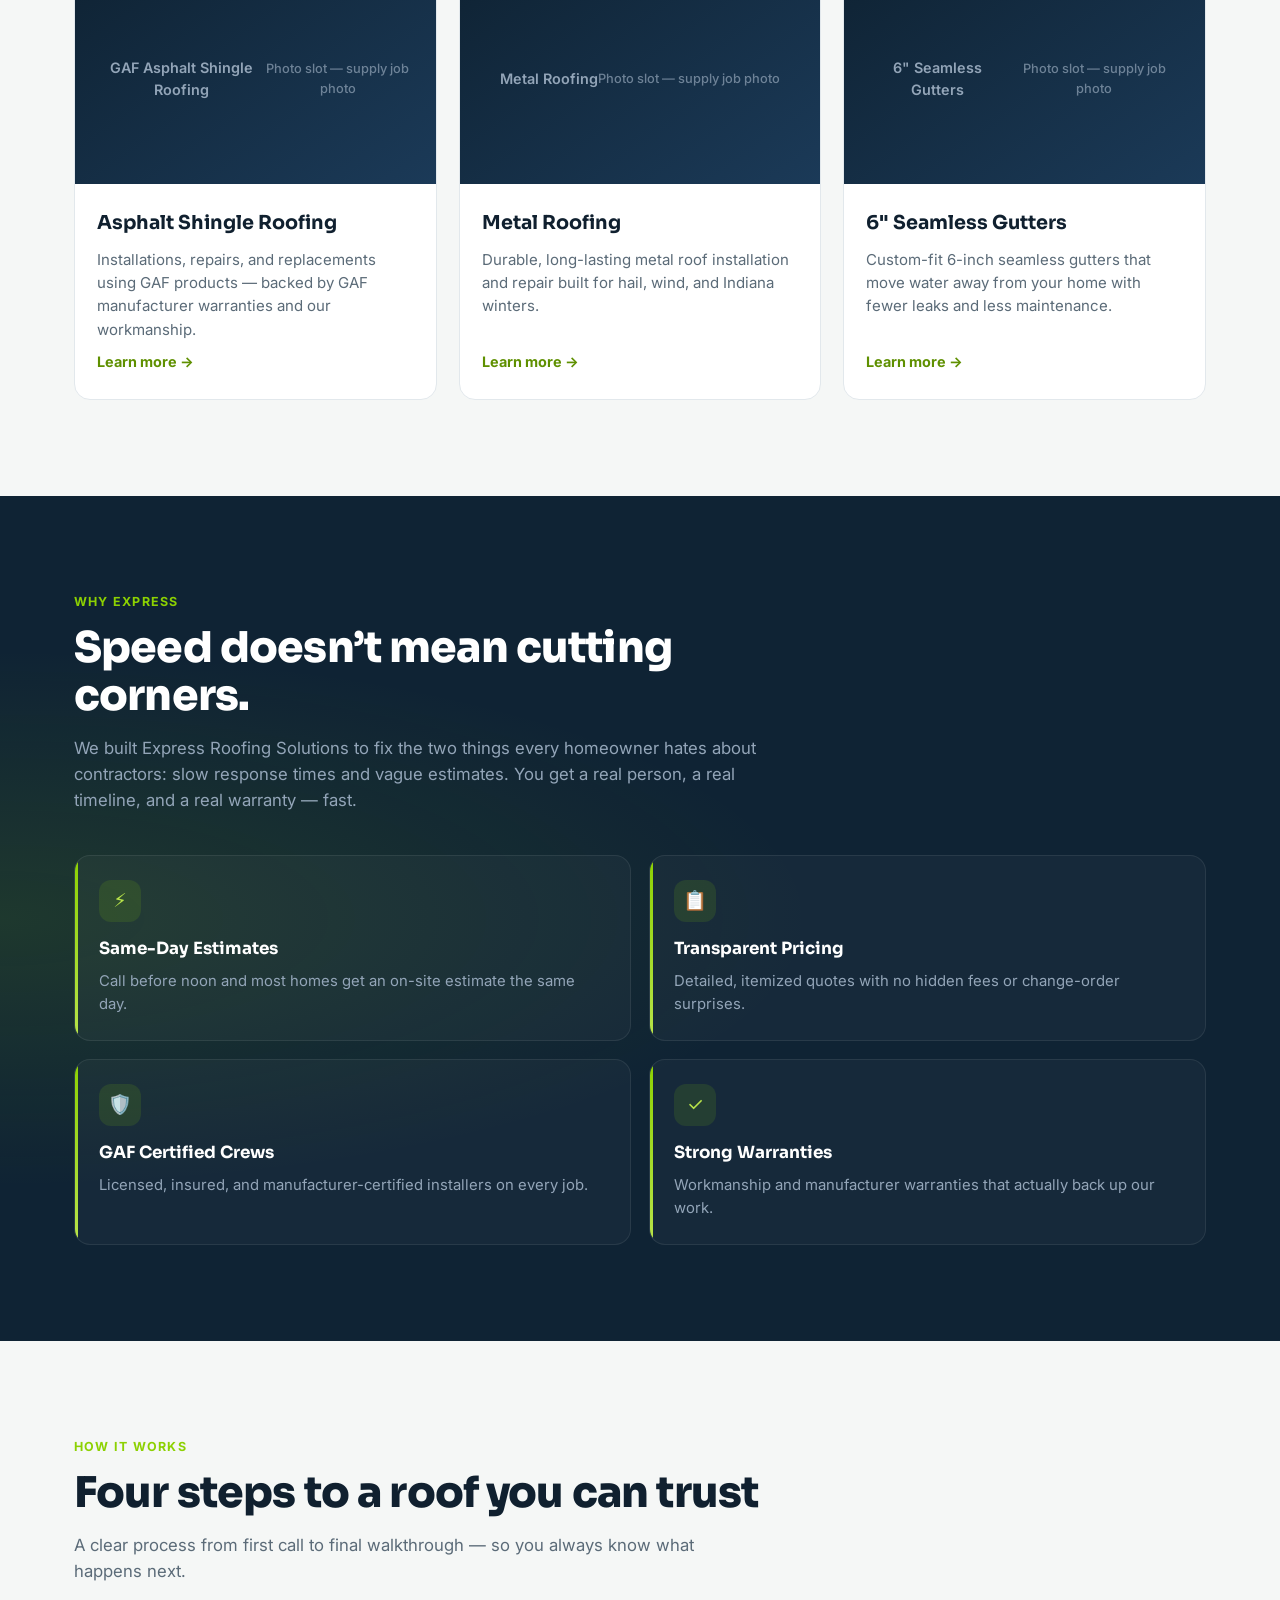
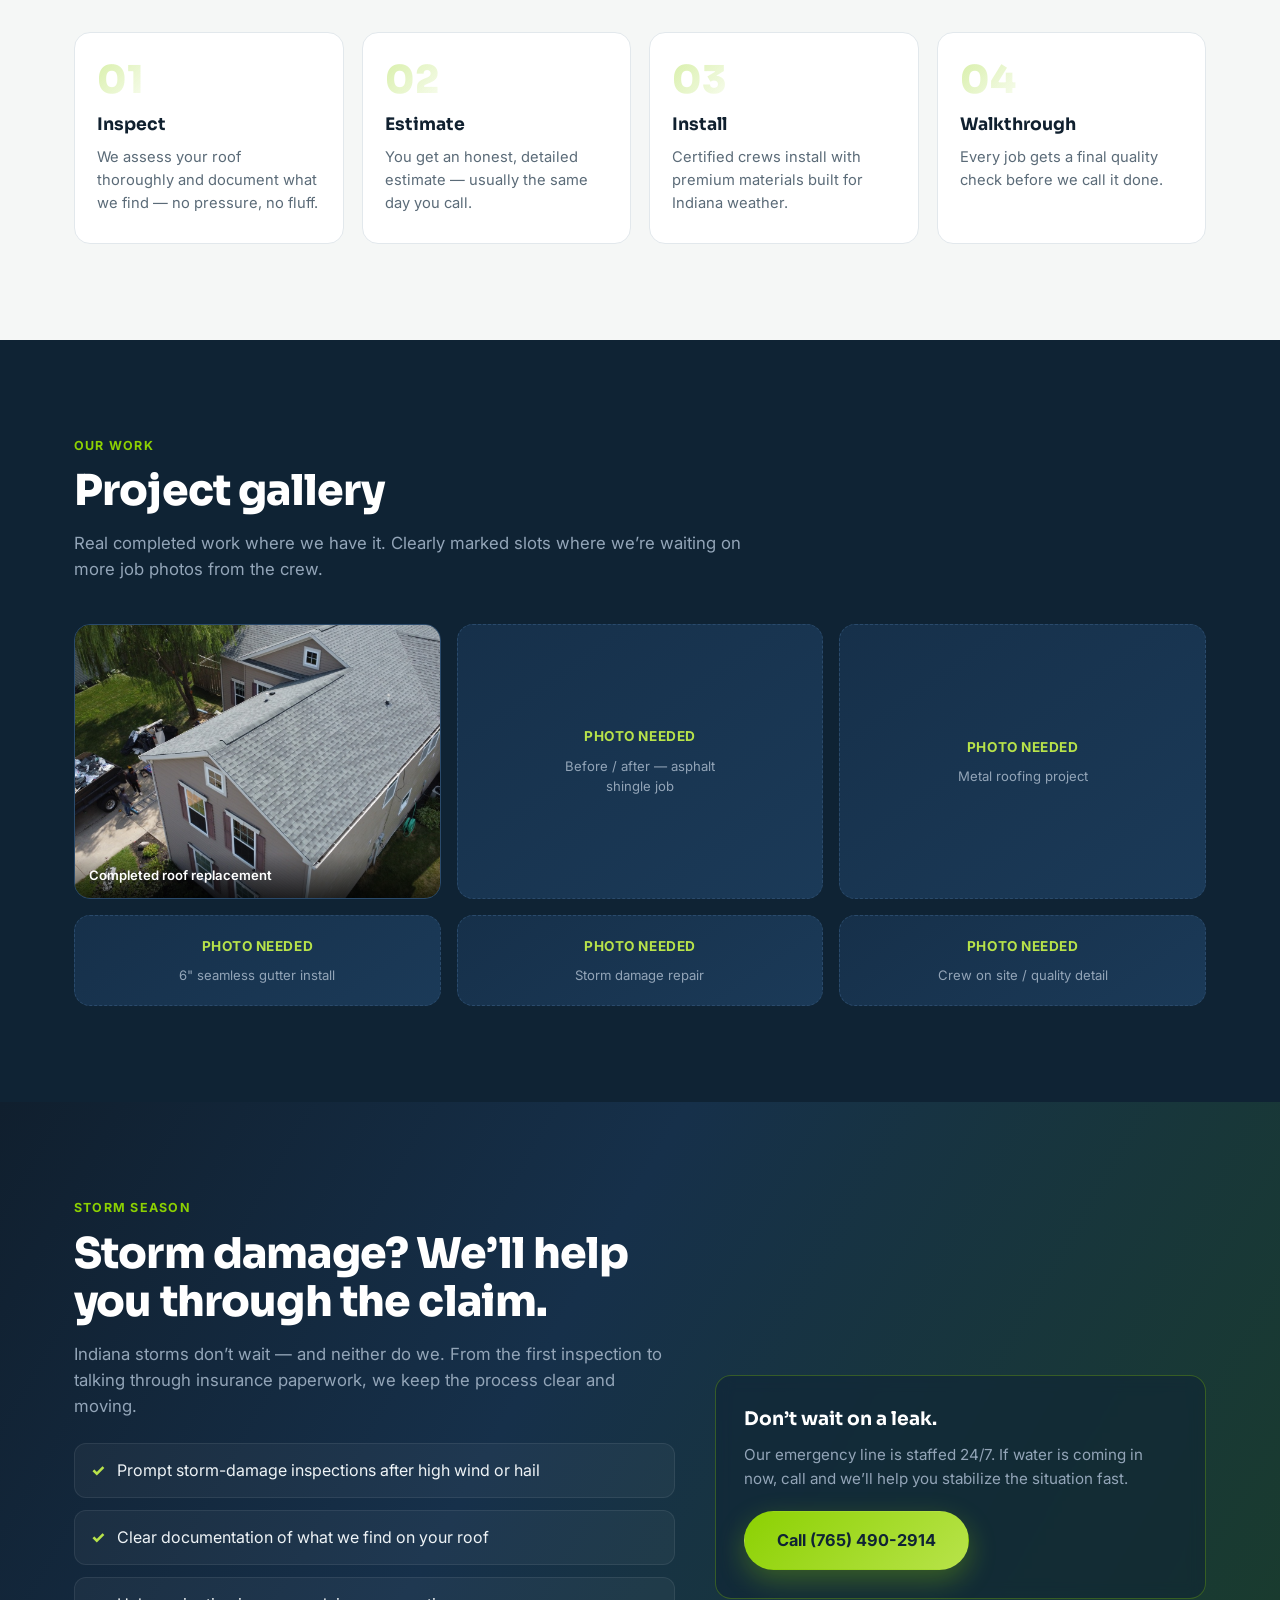
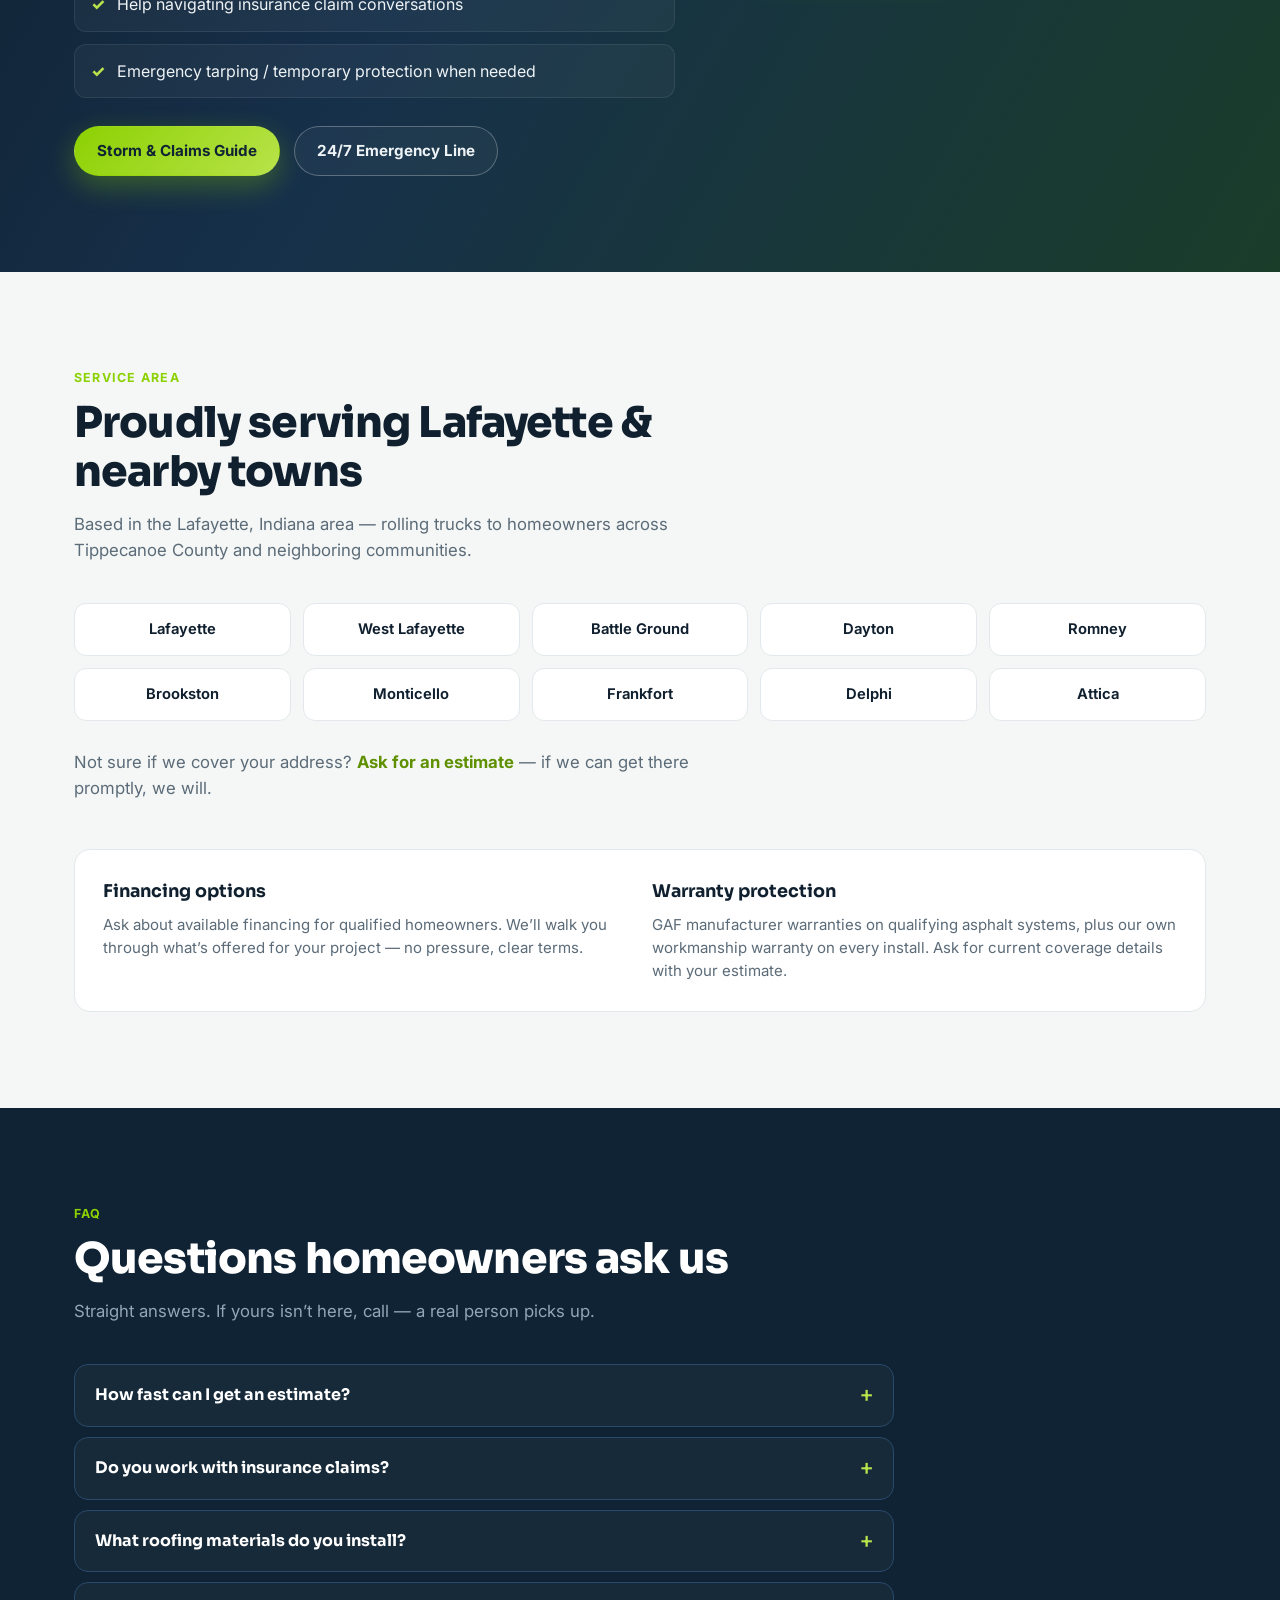
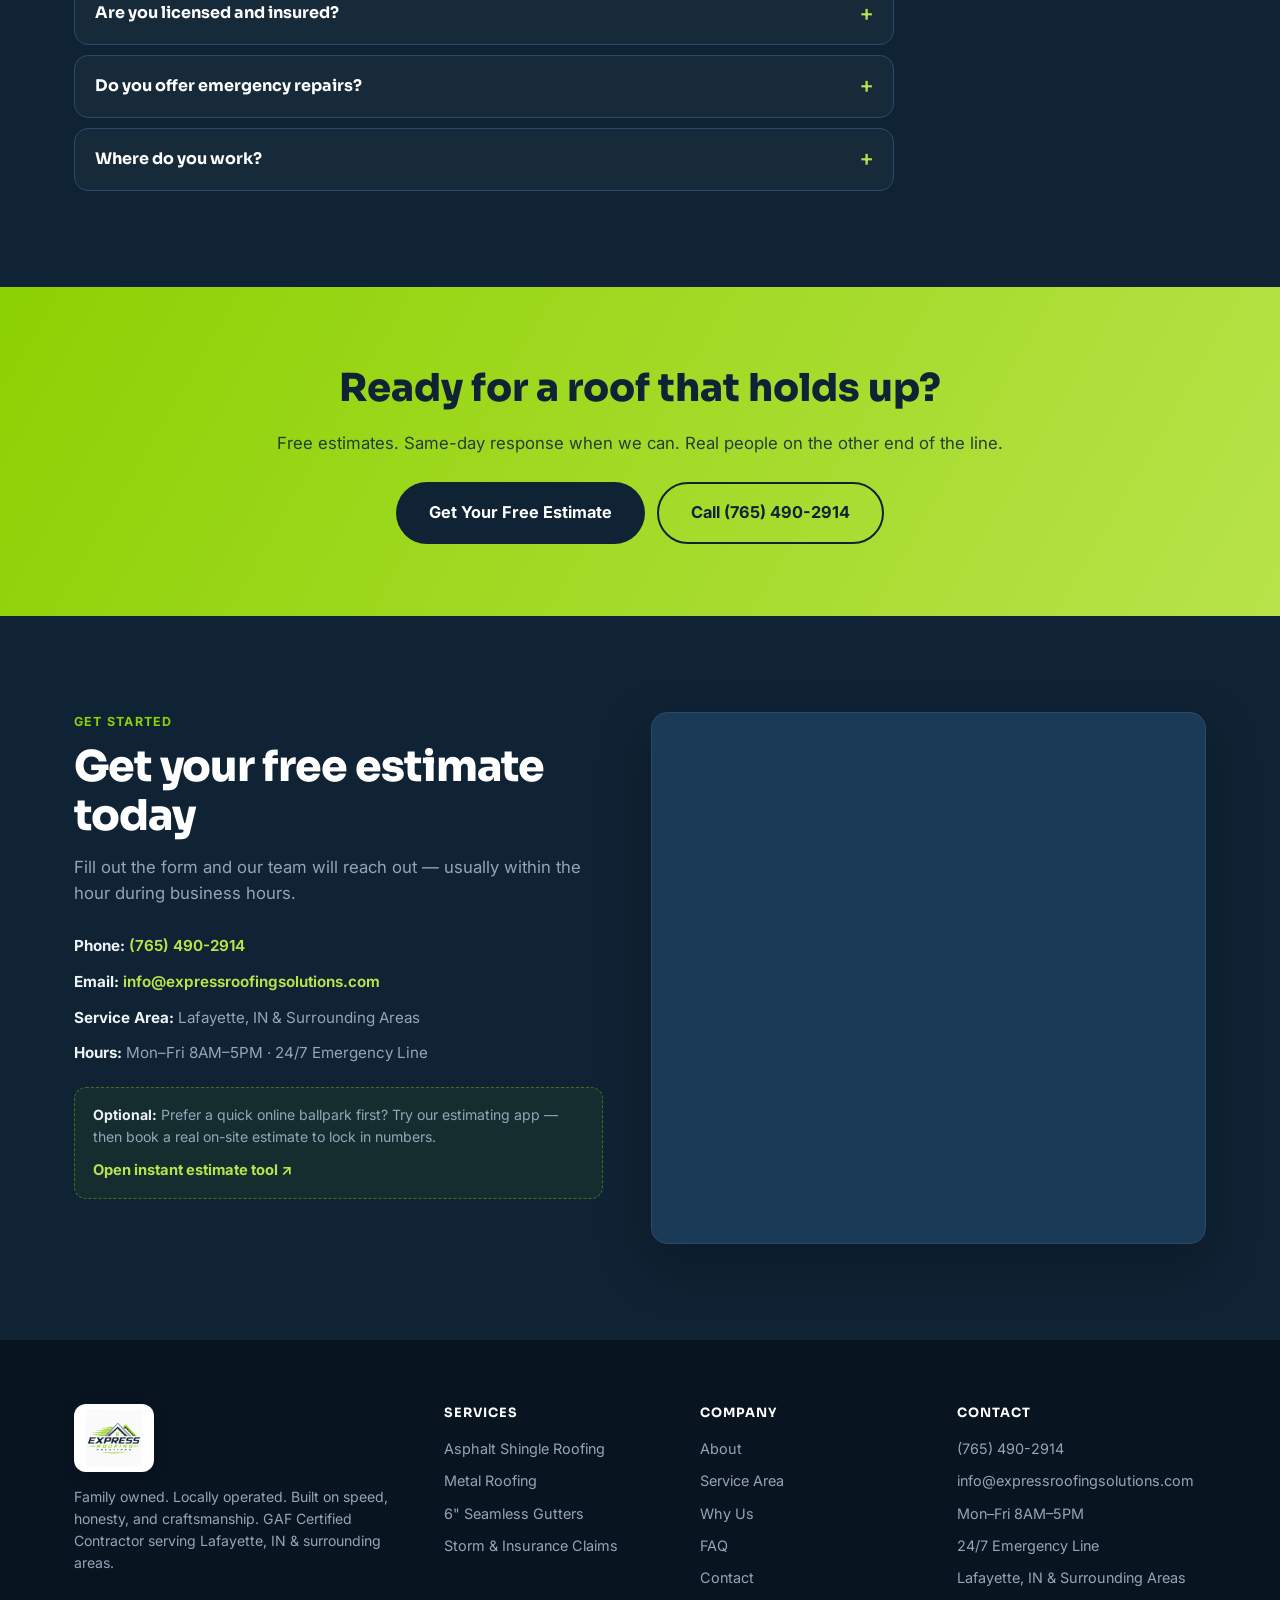
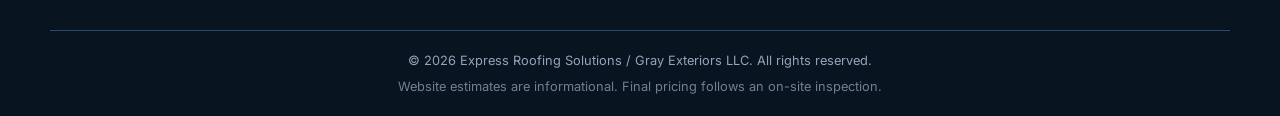
==== commit 1168620a: "Redesign v2: high-converting ERS marketing site Cinematic hero, sticky header + mobile CTA bar, stat" ====
--- a/index.html
+++ b/index.html
@@ -3,8 +3,22 @@
 <head>
 <meta charset="UTF-8">
 <meta name="viewport" content="width=device-width, initial-scale=1.0">
-<title>Express Roofing Solutions | Fast, Reliable Roofing</title>
-<meta name="description" content="Express Roofing Solutions delivers fast, reliable GAF asphalt shingle roofing, metal roofing, and 6-inch seamless gutters. Free estimates, same-day response, family owned.">
+<title>Roofing Company in Lafayette IN | Express Roofing Solutions</title>
+<meta name="description" content="GAF Certified roofing contractor in Lafayette, IN. Same-day estimates, asphalt &amp; metal roofing, 6&quot; seamless gutters. Call (765) 490-2914 — 24/7 emergency line.">
+<link rel="canonical" href="https://expressroofingsolutions.com/">
+<meta name="robots" content="index, follow">
+<meta property="og:type" content="website">
+<meta property="og:locale" content="en_US">
+<meta property="og:site_name" content="Express Roofing Solutions">
+<meta property="og:title" content="Roofing Company in Lafayette IN | Express Roofing Solutions">
+<meta property="og:description" content="GAF Certified roofing contractor in Lafayette, IN. Same-day estimates, asphalt &amp; metal roofing, 6&quot; seamless gutters. Call (765) 490-2914.">
+<meta property="og:url" content="https://expressroofingsolutions.com/">
+<meta property="og:image" content="https://expressroofingsolutions.com/assets/photos/roof-replacement-aerial.jpg">
+<meta property="og:image:alt" content="Aerial view of a completed asphalt shingle roof replacement in the Lafayette IN area">
+<meta name="twitter:card" content="summary_large_image">
+<meta name="twitter:title" content="Roofing Company in Lafayette IN | Express Roofing Solutions">
+<meta name="twitter:description" content="GAF Certified roofing contractor in Lafayette, IN. Same-day estimates. Call (765) 490-2914.">
+<meta name="twitter:image" content="https://expressroofingsolutions.com/assets/photos/roof-replacement-aerial.jpg">
 <link rel="preconnect" href="https://fonts.googleapis.com">
 <link rel="preconnect" href="https://fonts.gstatic.com" crossorigin>
 <link href="https://fonts.googleapis.com/css2?family=Inter:wght@400;500;600;700;800;900&family=Sora:wght@600;700;800&display=swap" rel="stylesheet">
@@ -12,201 +26,392 @@
 <link rel="icon" href="assets/favicon.svg" type="image/svg+xml">
 <link rel="alternate icon" href="assets/favicon-32.png" type="image/png">
 <link rel="apple-touch-icon" href="assets/apple-touch-icon.png">
+<script type="application/ld+json">
+{
+  "@context": "https://schema.org",
+  "@type": "RoofingContractor",
+  "name": "Express Roofing Solutions",
+  "alternateName": "Gray Exteriors LLC",
+  "url": "https://expressroofingsolutions.com/",
+  "telephone": "+17654902914",
+  "email": "info@expressroofingsolutions.com",
+  "image": "https://expressroofingsolutions.com/assets/photos/roof-replacement-aerial.jpg",
+  "logo": "https://expressroofingsolutions.com/assets/logo.png",
+  "priceRange": "$$",
+  "openingHoursSpecification": [
+    {
+      "@type": "OpeningHoursSpecification",
+      "dayOfWeek": ["Monday","Tuesday","Wednesday","Thursday","Friday"],
+      "opens": "08:00",
+      "closes": "17:00"
+    }
+  ],
+  "areaServed": [
+    {"@type": "City", "name": "Lafayette", "addressRegion": "IN"},
+    {"@type": "City", "name": "West Lafayette", "addressRegion": "IN"},
+    {"@type": "City", "name": "Battle Ground", "addressRegion": "IN"},
+    {"@type": "City", "name": "Dayton", "addressRegion": "IN"},
+    {"@type": "City", "name": "Romney", "addressRegion": "IN"},
+    {"@type": "City", "name": "Brookston", "addressRegion": "IN"},
+    {"@type": "City", "name": "Monticello", "addressRegion": "IN"},
+    {"@type": "City", "name": "Frankfort", "addressRegion": "IN"},
+    {"@type": "City", "name": "Delphi", "addressRegion": "IN"},
+    {"@type": "City", "name": "Attica", "addressRegion": "IN"}
+  ],
+  "knowsAbout": ["GAF asphalt shingle roofing", "Metal roofing", "Seamless gutters", "Storm damage roof repair"],
+  "description": "GAF Certified Contractor offering asphalt shingle roofing, metal roofing, and 6-inch seamless gutters in Lafayette, IN and surrounding areas. Same-day estimates and 24/7 emergency response."
+}
+</script>
 </head>
 <body>
 
-<!-- ============ TOP BAR ============ -->
 <div class="topbar">
   <div class="container topbar-inner">
-    <p class="topbar-msg">⚡ Same-Day Estimates &middot; 24/7 Emergency Repair</p>
+    <p class="topbar-msg"><span class="pulse-dot" aria-hidden="true"></span> Same-Day Estimates &middot; 24/7 Emergency Repair</p>
     <a href="tel:+17654902914" class="topbar-phone">(765) 490-2914</a>
   </div>
 </div>
 
-<!-- ============ HEADER / NAV ============ -->
 <header class="site-header" id="site-header">
   <div class="container header-inner">
-    <a href="#top" class="logo">
-      <span class="logo-badge"><img src="assets/logo.png" alt="Express Roofing Solutions" class="logo-img"></span>
+    <a href="index.html" class="logo" aria-label="Express Roofing Solutions home">
+      <span class="logo-badge"><img src="assets/logo.png" alt="Express Roofing Solutions" class="logo-img" width="180" height="72"></span>
     </a>
-
-    <nav class="main-nav" id="main-nav">
+    <nav class="main-nav" id="main-nav" aria-label="Primary">
       <a href="#services">Services</a>
       <a href="#why-us">Why Us</a>
       <a href="#process">Process</a>
+      <a href="lafayette-roofing.html">Service Area</a>
+      <a href="about.html">About</a>
       <a href="#contact">Contact</a>
     </nav>
-
     <div class="header-cta">
       <a href="tel:+17654902914" class="btn btn-ghost">Call Now</a>
       <a href="#contact" class="btn btn-primary">Free Estimate</a>
     </div>
-
-    <button class="nav-toggle" id="nav-toggle" aria-label="Toggle menu" aria-expanded="false">
+    <button class="nav-toggle" id="nav-toggle" aria-label="Toggle menu" aria-expanded="false" aria-controls="main-nav">
       <span></span><span></span><span></span>
     </button>
   </div>
 </header>
 
+<div class="mobile-cta-bar" role="region" aria-label="Quick actions">
+  <a href="tel:+17654902914" class="btn btn-outline btn-sm">Call Now</a>
+  <a href="#contact" class="btn btn-primary btn-sm">Free Estimate</a>
+</div>
+
 <main id="top">
 
-  <!-- ============ HERO ============ -->
   <section class="hero">
-    <div class="hero-glow"></div>
+    <div class="hero-grid-bg" aria-hidden="true"></div>
     <div class="container hero-inner">
       <div class="hero-copy">
-        <p class="eyebrow">Serving Lafayette &amp; Surrounding Areas</p>
+        <p class="eyebrow">GAF Certified · Lafayette, IN</p>
         <h1>Roofing done <span class="text-accent">fast.</span><br>Built to last.</h1>
-        <p class="hero-sub">Express Roofing Solutions delivers same-day estimates, expert crews, and roofs that hold up when it matters most. Family owned. Locally operated. Zero excuses.</p>
+        <p class="hero-sub">Express Roofing Solutions delivers same-day estimates, expert crews, and roofs that hold up when Indiana weather hits hard. Family owned. Locally operated. Zero excuses.</p>
         <div class="hero-actions">
           <a href="#contact" class="btn btn-primary btn-lg">Get Your Free Estimate</a>
-          <a href="tel:+17654902914" class="btn btn-outline btn-lg">(765) 490-2914</a>
+          <a href="tel:+17654902914" class="btn btn-outline btn-lg">Call (765) 490-2914</a>
         </div>
         <ul class="hero-trust">
           <li>Licensed &amp; Insured</li>
           <li>Family Owned</li>
-          <li>5-Star Rated</li>
+          <li>GAF Certified Contractor</li>
         </ul>
       </div>
-
       <div class="hero-visual">
-        <img
-          src="assets/photos/roof-replacement-aerial.jpg"
-          alt="Aerial view of a completed asphalt shingle roof replacement"
-          class="hero-photo">
-      </div>
-    </div>
-  </section>
-
-  <!-- ============ STATS ============ -->
-  <section class="stats">
+        <div class="hero-float">Same-day estimates</div>
+        <div class="hero-photo-frame">
+          <img
+            src="assets/photos/roof-replacement-aerial.jpg"
+            alt="Aerial view of a completed asphalt shingle roof replacement by Express Roofing Solutions"
+            class="hero-photo"
+            width="900" height="440"
+            fetchpriority="high">
+          <div class="hero-badge">
+            <strong>1,000+</strong>
+            <span>Roofs completed</span>
+          </div>
+        </div>
+      </div>
+    </div>
+  </section>
+
+  <section class="stats" aria-label="Company highlights">
     <div class="container stats-grid">
       <div class="stat"><span class="stat-num">15+</span><span class="stat-label">Years Experience</span></div>
       <div class="stat"><span class="stat-num">1,000+</span><span class="stat-label">Roofs Completed</span></div>
-      <div class="stat"><span class="stat-num">5★</span><span class="stat-label">Average Rating</span></div>
+      <div class="stat"><span class="stat-num">GAF</span><span class="stat-label">Certified Contractor</span></div>
       <div class="stat"><span class="stat-num">24/7</span><span class="stat-label">Emergency Response</span></div>
     </div>
   </section>
 
-  <!-- ============ SERVICES ============ -->
   <section class="services" id="services">
     <div class="container">
-      <p class="section-eyebrow">What We Do</p>
-      <h2 class="section-title">Roofing &amp; Gutter Specialists</h2>
-      <p class="section-sub">We don't spread ourselves thin. Three services, done right, every time.</p>
-
-      <div class="services-grid services-grid-3">
-
-        <article class="service-card">
-          <div class="service-photo-link">
-            <img src="https://images.unsplash.com/photo-1727777266423-6a33048e4894?auto=format&fit=crop&w=800&q=80" alt="Asphalt shingle roofing example" class="service-photo">
+      <p class="section-eyebrow reveal">What We Do</p>
+      <h2 class="section-title reveal">Roofing &amp; gutter specialists</h2>
+      <p class="section-sub reveal">We don’t spread ourselves thin. Three services, done right, every time — for homeowners across Lafayette and the surrounding communities.</p>
+      <div class="services-grid">
+        <article class="service-card reveal">
+          <a href="asphalt-shingle-roofing.html" class="service-photo-link" aria-label="Learn more about asphalt shingle roofing">
+            <div class="service-photo-fallback">GAF Asphalt Shingle Roofing<br><span style="opacity:.7;font-weight:500;font-size:.8rem">Photo slot — supply job photo</span></div>
+          </a>
+          <div class="service-body">
+            <h3>Asphalt Shingle Roofing</h3>
+            <p>Installations, repairs, and replacements using GAF products — backed by GAF manufacturer warranties and our workmanship.</p>
+            <a href="asphalt-shingle-roofing.html" class="service-link">Learn more →</a>
           </div>
-          <h3>Asphalt Shingle Roofing</h3>
-          <p>Installations, repairs, and replacements using GAF products — backed by GAF's manufacturer warranties.</p>
         </article>
-
-        <article class="service-card">
-          <div class="service-photo-link">
-            <img src="https://images.unsplash.com/photo-1673645652350-6a4c31c1c78f?auto=format&fit=crop&w=800&q=80" alt="Metal roofing example" class="service-photo">
+        <article class="service-card reveal reveal-delay-1">
+          <a href="metal-roofing.html" class="service-photo-link" aria-label="Learn more about metal roofing">
+            <div class="service-photo-fallback">Metal Roofing<br><span style="opacity:.7;font-weight:500;font-size:.8rem">Photo slot — supply job photo</span></div>
+          </a>
+          <div class="service-body">
+            <h3>Metal Roofing</h3>
+            <p>Durable, long-lasting metal roof installation and repair built for hail, wind, and Indiana winters.</p>
+            <a href="metal-roofing.html" class="service-link">Learn more →</a>
           </div>
-          <h3>Metal Roofing</h3>
-          <p>Durable, long-lasting metal roof installation and repair built to handle the toughest weather.</p>
         </article>
-
-        <article class="service-card">
-          <div class="service-photo-link">
-            <img src="https://images.unsplash.com/photo-1634853982486-c06f0e17940f?auto=format&fit=crop&w=800&q=80" alt="Seamless gutter example" class="service-photo">
+        <article class="service-card reveal reveal-delay-2">
+          <a href="seamless-gutters.html" class="service-photo-link" aria-label="Learn more about seamless gutters">
+            <div class="service-photo-fallback">6&quot; Seamless Gutters<br><span style="opacity:.7;font-weight:500;font-size:.8rem">Photo slot — supply job photo</span></div>
+          </a>
+          <div class="service-body">
+            <h3>6&quot; Seamless Gutters</h3>
+            <p>Custom-fit 6-inch seamless gutters that move water away from your home with fewer leaks and less maintenance.</p>
+            <a href="seamless-gutters.html" class="service-link">Learn more →</a>
           </div>
-          <h3>6&quot; Seamless Gutters</h3>
-          <p>Custom-fit 6-inch seamless gutters that move water away from your home with fewer leaks and less maintenance.</p>
         </article>
-
-      </div>
-    </div>
-  </section>
-
-  <!-- ============ WHY US ============ -->
+      </div>
+    </div>
+  </section>
+
   <section class="why-us" id="why-us">
-    <div class="container why-inner">
-      <div class="why-copy">
-        <p class="section-eyebrow">Why Express</p>
-        <h2 class="section-title">Speed doesn't mean cutting corners.</h2>
-        <p class="section-sub">We built Express Roofing Solutions to fix the two things every homeowner hates about contractors: slow response times and vague estimates. You get a real person, a real timeline, and a real warranty — fast.</p>
-
-        <div class="why-grid">
-          <div class="why-item">
-            <h4>Same-Day Estimates</h4>
-            <p>Call before noon, most homes get an on-site estimate the same day.</p>
-          </div>
-          <div class="why-item">
-            <h4>Transparent Pricing</h4>
-            <p>Detailed, itemized quotes with no hidden fees or change-order surprises.</p>
-          </div>
-          <div class="why-item">
-            <h4>Certified Crews</h4>
-            <p>Licensed, insured, and manufacturer-certified installers on every job.</p>
-          </div>
-          <div class="why-item">
-            <h4>Strong Warranties</h4>
-            <p>Workmanship and manufacturer warranties that actually back up our work.</p>
-          </div>
-        </div>
-      </div>
-    </div>
-  </section>
-
-  <!-- ============ PROCESS ============ -->
+    <div class="container">
+      <p class="section-eyebrow reveal">Why Express</p>
+      <h2 class="section-title reveal">Speed doesn’t mean cutting corners.</h2>
+      <p class="section-sub reveal">We built Express Roofing Solutions to fix the two things every homeowner hates about contractors: slow response times and vague estimates. You get a real person, a real timeline, and a real warranty — fast.</p>
+      <div class="why-grid">
+        <div class="why-item reveal">
+          <div class="why-icon" aria-hidden="true">⚡</div>
+          <h4>Same-Day Estimates</h4>
+          <p>Call before noon and most homes get an on-site estimate the same day.</p>
+        </div>
+        <div class="why-item reveal reveal-delay-1">
+          <div class="why-icon" aria-hidden="true">📋</div>
+          <h4>Transparent Pricing</h4>
+          <p>Detailed, itemized quotes with no hidden fees or change-order surprises.</p>
+        </div>
+        <div class="why-item reveal reveal-delay-2">
+          <div class="why-icon" aria-hidden="true">🛡️</div>
+          <h4>GAF Certified Crews</h4>
+          <p>Licensed, insured, and manufacturer-certified installers on every job.</p>
+        </div>
+        <div class="why-item reveal reveal-delay-3">
+          <div class="why-icon" aria-hidden="true">✓</div>
+          <h4>Strong Warranties</h4>
+          <p>Workmanship and manufacturer warranties that actually back up our work.</p>
+        </div>
+      </div>
+    </div>
+  </section>
+
   <section class="process" id="process">
     <div class="container">
-      <p class="section-eyebrow">How It Works</p>
-      <h2 class="section-title">Three steps to a roof you can trust</h2>
-
+      <p class="section-eyebrow reveal">How It Works</p>
+      <h2 class="section-title reveal">Four steps to a roof you can trust</h2>
+      <p class="section-sub reveal">A clear process from first call to final walkthrough — so you always know what happens next.</p>
       <div class="process-grid">
-        <div class="process-step">
+        <div class="process-step reveal">
           <span class="process-num">01</span>
-          <h3>Inspect &amp; Estimate</h3>
-          <p>We assess your roof and give you an honest, detailed estimate — usually same day.</p>
-        </div>
-        <div class="process-step">
+          <h3>Inspect</h3>
+          <p>We assess your roof thoroughly and document what we find — no pressure, no fluff.</p>
+        </div>
+        <div class="process-step reveal reveal-delay-1">
           <span class="process-num">02</span>
-          <h3>Install or Repair</h3>
-          <p>Our certified crews get to work fast, using premium materials built for your climate.</p>
-        </div>
-        <div class="process-step">
+          <h3>Estimate</h3>
+          <p>You get an honest, detailed estimate — usually the same day you call.</p>
+        </div>
+        <div class="process-step reveal reveal-delay-2">
           <span class="process-num">03</span>
-          <h3>Quality Check</h3>
-          <p>Every job gets a final walkthrough and inspection before we call it done.</p>
-        </div>
-      </div>
-    </div>
-  </section>
-
-  <!-- ============ CTA BANNER ============ -->
+          <h3>Install</h3>
+          <p>Certified crews install with premium materials built for Indiana weather.</p>
+        </div>
+        <div class="process-step reveal reveal-delay-3">
+          <span class="process-num">04</span>
+          <h3>Walkthrough</h3>
+          <p>Every job gets a final quality check before we call it done.</p>
+        </div>
+      </div>
+    </div>
+  </section>
+
+  <section class="gallery" id="gallery">
+    <div class="container">
+      <p class="section-eyebrow reveal">Our Work</p>
+      <h2 class="section-title reveal">Project gallery</h2>
+      <p class="section-sub reveal">Real completed work where we have it. Clearly marked slots where we’re waiting on more job photos from the crew.</p>
+      <div class="gallery-grid">
+        <button class="gallery-item gallery-thumb reveal" type="button"
+          data-full="assets/photos/roof-replacement-aerial.jpg"
+          data-alt="Aerial view of a completed asphalt shingle roof replacement">
+          <img src="assets/photos/roof-replacement-aerial.jpg" alt="Aerial view of a completed asphalt shingle roof replacement" loading="lazy" width="600" height="450">
+          <span class="gallery-caption">Completed roof replacement</span>
+        </button>
+        <div class="gallery-placeholder reveal reveal-delay-1" role="img" aria-label="Placeholder for before-and-after photos">
+          <strong>Photo needed</strong>
+          <span>Before / after — asphalt shingle job</span>
+        </div>
+        <div class="gallery-placeholder reveal reveal-delay-2" role="img" aria-label="Placeholder for metal roofing photos">
+          <strong>Photo needed</strong>
+          <span>Metal roofing project</span>
+        </div>
+        <div class="gallery-placeholder reveal" role="img" aria-label="Placeholder for gutter project photos">
+          <strong>Photo needed</strong>
+          <span>6&quot; seamless gutter install</span>
+        </div>
+        <div class="gallery-placeholder reveal reveal-delay-1" role="img" aria-label="Placeholder for storm damage repair photos">
+          <strong>Photo needed</strong>
+          <span>Storm damage repair</span>
+        </div>
+        <div class="gallery-placeholder reveal reveal-delay-2" role="img" aria-label="Placeholder for crew on site photos">
+          <strong>Photo needed</strong>
+          <span>Crew on site / quality detail</span>
+        </div>
+      </div>
+    </div>
+  </section>
+
+  <!-- Testimonials: HIDDEN until real reviews are provided. Do not invent quotes. -->
+  <section class="testimonials testimonials-placeholder" id="testimonials" hidden aria-hidden="true">
+    <!--
+      When Kyle supplies real Google/review quotes:
+      1. Remove class "testimonials-placeholder" and the hidden attribute
+      2. Fill review cards with verified customer quotes only
+      3. Never invent names, star counts, or review text
+    -->
+  </section>
+
+  <section class="storm" id="storm">
+    <div class="container storm-inner">
+      <div class="reveal">
+        <p class="section-eyebrow">Storm Season</p>
+        <h2 class="section-title">Storm damage? We’ll help you through the claim.</h2>
+        <p class="section-sub">Indiana storms don’t wait — and neither do we. From the first inspection to talking through insurance paperwork, we keep the process clear and moving.</p>
+        <ul class="storm-list">
+          <li>Prompt storm-damage inspections after high wind or hail</li>
+          <li>Clear documentation of what we find on your roof</li>
+          <li>Help navigating insurance claim conversations</li>
+          <li>Emergency tarping / temporary protection when needed</li>
+        </ul>
+        <div class="hero-actions" style="margin-top:28px">
+          <a href="storm-damage-insurance-claims.html" class="btn btn-primary">Storm &amp; Claims Guide</a>
+          <a href="tel:+17654902914" class="btn btn-outline">24/7 Emergency Line</a>
+        </div>
+      </div>
+      <div class="storm-panel reveal reveal-delay-1">
+        <h3>Don’t wait on a leak.</h3>
+        <p>Our emergency line is staffed 24/7. If water is coming in now, call and we’ll help you stabilize the situation fast.</p>
+        <a href="tel:+17654902914" class="btn btn-primary btn-lg">Call (765) 490-2914</a>
+      </div>
+    </div>
+  </section>
+
+  <section class="service-area" id="service-area">
+    <div class="container">
+      <p class="section-eyebrow reveal">Service Area</p>
+      <h2 class="section-title reveal">Proudly serving Lafayette &amp; nearby towns</h2>
+      <p class="section-sub reveal">Based in the Lafayette, Indiana area — rolling trucks to homeowners across Tippecanoe County and neighboring communities.</p>
+      <div class="towns-grid">
+        <div class="town-chip reveal">Lafayette</div>
+        <div class="town-chip reveal reveal-delay-1">West Lafayette</div>
+        <div class="town-chip reveal reveal-delay-2">Battle Ground</div>
+        <div class="town-chip reveal">Dayton</div>
+        <div class="town-chip reveal reveal-delay-1">Romney</div>
+        <div class="town-chip reveal reveal-delay-2">Brookston</div>
+        <div class="town-chip reveal">Monticello</div>
+        <div class="town-chip reveal reveal-delay-1">Frankfort</div>
+        <div class="town-chip reveal reveal-delay-2">Delphi</div>
+        <div class="town-chip reveal">Attica</div>
+      </div>
+      <p class="section-sub reveal" style="margin-top:28px">Not sure if we cover your address? <a href="#contact" style="color:#5f9000;font-weight:700">Ask for an estimate</a> — if we can get there promptly, we will.</p>
+
+      <div class="callout-strip reveal">
+        <div class="callout-card">
+          <h3>Financing options</h3>
+          <p>Ask about available financing for qualified homeowners. We’ll walk you through what’s offered for your project — no pressure, clear terms.</p>
+        </div>
+        <div class="callout-card">
+          <h3>Warranty protection</h3>
+          <p>GAF manufacturer warranties on qualifying asphalt systems, plus our own workmanship warranty on every install. Ask for current coverage details with your estimate.</p>
+        </div>
+      </div>
+    </div>
+  </section>
+
+  <section class="faq" id="faq">
+    <div class="container">
+      <p class="section-eyebrow reveal">FAQ</p>
+      <h2 class="section-title reveal">Questions homeowners ask us</h2>
+      <p class="section-sub reveal">Straight answers. If yours isn’t here, call — a real person picks up.</p>
+      <div class="faq-list">
+        <details class="faq-item reveal">
+          <summary>How fast can I get an estimate?</summary>
+          <div class="faq-body">Call before noon on a business day and most homes get an on-site estimate the same day. Storm season and weather can affect timing — we’ll tell you upfront.</div>
+        </details>
+        <details class="faq-item reveal">
+          <summary>Do you work with insurance claims?</summary>
+          <div class="faq-body">Yes. We inspect storm damage, document findings, and help you navigate conversations with your insurer. See our <a href="storm-damage-insurance-claims.html" style="color:var(--accent-2)">storm &amp; insurance claims page</a> for what to expect.</div>
+        </details>
+        <details class="faq-item reveal">
+          <summary>What roofing materials do you install?</summary>
+          <div class="faq-body">GAF asphalt shingles, metal roofing systems, and custom 6&quot; seamless gutters. We’re a GAF Certified Contractor.</div>
+        </details>
+        <details class="faq-item reveal">
+          <summary>Are you licensed and insured?</summary>
+          <div class="faq-body">Yes — Express Roofing Solutions / Gray Exteriors LLC is licensed and insured. Ask for proof with your estimate if you’d like a copy on file.</div>
+        </details>
+        <details class="faq-item reveal">
+          <summary>Do you offer emergency repairs?</summary>
+          <div class="faq-body">Yes. Our emergency line is available 24/7 for active leaks and storm damage. Call (765) 490-2914 anytime.</div>
+        </details>
+        <details class="faq-item reveal">
+          <summary>Where do you work?</summary>
+          <div class="faq-body">Lafayette, West Lafayette, and surrounding towns including Battle Ground, Dayton, Romney, Brookston, Monticello, Frankfort, Delphi, and Attica. <a href="lafayette-roofing.html" style="color:var(--accent-2)">See the full service area</a>.</div>
+        </details>
+      </div>
+    </div>
+  </section>
+
   <section class="cta-banner">
-    <div class="container cta-inner">
-      <h2>Storm damage? Leak? Don't wait.</h2>
-      <p>Our emergency crews are standing by 24/7.</p>
-      <a href="tel:+17654902914" class="btn btn-primary btn-lg">Call (765) 490-2914</a>
-    </div>
-  </section>
-
-  <!-- ============ CONTACT / ESTIMATE FORM ============ -->
+    <div class="container cta-inner reveal">
+      <h2>Ready for a roof that holds up?</h2>
+      <p>Free estimates. Same-day response when we can. Real people on the other end of the line.</p>
+      <div class="cta-actions">
+        <a href="#contact" class="btn btn-dark btn-lg">Get Your Free Estimate</a>
+        <a href="tel:+17654902914" class="btn btn-dark btn-lg" style="background:transparent;border:2px solid var(--accent-contrast);color:var(--accent-contrast)">Call (765) 490-2914</a>
+      </div>
+    </div>
+  </section>
+
   <section class="contact" id="contact">
     <div class="container contact-inner">
-      <div class="contact-copy">
+      <div class="contact-copy reveal">
         <p class="section-eyebrow">Get Started</p>
         <h2 class="section-title">Get your free estimate today</h2>
         <p class="section-sub">Fill out the form and our team will reach out — usually within the hour during business hours.</p>
-
         <ul class="contact-details">
           <li><strong>Phone:</strong> <a href="tel:+17654902914">(765) 490-2914</a></li>
           <li><strong>Email:</strong> <a href="mailto:info@expressroofingsolutions.com">info@expressroofingsolutions.com</a></li>
           <li><strong>Service Area:</strong> Lafayette, IN &amp; Surrounding Areas</li>
           <li><strong>Hours:</strong> Mon–Fri 8AM–5PM · 24/7 Emergency Line</li>
         </ul>
-      </div>
-
-      <div class="contact-form-wrapper">
+        <div class="instant-estimate">
+          <p><strong style="color:var(--text)">Optional:</strong> Prefer a quick online ballpark first? Try our estimating app — then book a real on-site estimate to lock in numbers.</p>
+          <a href="https://ers-f9f29.web.app" target="_blank" rel="noopener noreferrer">Open instant estimate tool ↗</a>
+        </div>
+      </div>
+      <div class="contact-form-wrapper reveal reveal-delay-1">
         <iframe
             src="https://api.leadconnectorhq.com/widget/form/tL4KaNTXYQRjmjstzhF3"
             style="width:100%;height:100%;border:none;border-radius:8px"
@@ -222,7 +427,8 @@
             data-height="694"
             data-layout-iframe-id="inline-tL4KaNTXYQRjmjstzhF3"
             data-form-id="tL4KaNTXYQRjmjstzhF3"
-            title="Form 0"
+            title="Request a free roofing estimate"
+            loading="lazy"
         ></iframe>
       </div>
     </div>
@@ -230,42 +436,45 @@
 
 </main>
 
-<!-- ============ FOOTER ============ -->
 <footer class="site-footer">
   <div class="container footer-inner">
     <div class="footer-brand">
-      <a href="#top" class="logo">
-        <span class="logo-badge"><img src="assets/logo.png" alt="Express Roofing Solutions" class="logo-img"></span>
+      <a href="index.html" class="logo" aria-label="Express Roofing Solutions home">
+        <span class="logo-badge"><img src="assets/logo.png" alt="Express Roofing Solutions" class="logo-img" width="160" height="64"></span>
       </a>
-      <p>Family owned. Locally operated. Built on speed, honesty, and craftsmanship.</p>
-    </div>
-
+      <p>Family owned. Locally operated. Built on speed, honesty, and craftsmanship. GAF Certified Contractor serving Lafayette, IN &amp; surrounding areas.</p>
+    </div>
     <div class="footer-col">
       <h5>Services</h5>
-      <span>Asphalt Roofing</span>
-      <span>Metal Roofing</span>
-      <span>Seamless Gutters</span>
-    </div>
-
+      <a href="asphalt-shingle-roofing.html">Asphalt Shingle Roofing</a>
+      <a href="metal-roofing.html">Metal Roofing</a>
+      <a href="seamless-gutters.html">6&quot; Seamless Gutters</a>
+      <a href="storm-damage-insurance-claims.html">Storm &amp; Insurance Claims</a>
+    </div>
     <div class="footer-col">
       <h5>Company</h5>
+      <a href="about.html">About</a>
+      <a href="lafayette-roofing.html">Service Area</a>
       <a href="#why-us">Why Us</a>
+      <a href="#faq">FAQ</a>
       <a href="#contact">Contact</a>
     </div>
-
     <div class="footer-col">
       <h5>Contact</h5>
       <a href="tel:+17654902914">(765) 490-2914</a>
       <a href="mailto:info@expressroofingsolutions.com">info@expressroofingsolutions.com</a>
-      <span>Serving Lafayette, IN &amp; Surrounding Areas</span>
+      <span>Mon–Fri 8AM–5PM</span>
+      <span>24/7 Emergency Line</span>
+      <span>Lafayette, IN &amp; Surrounding Areas</span>
     </div>
   </div>
   <div class="container footer-bottom">
-    <p>© 2026 Express Roofing Solutions. All rights reserved.</p>
+    <p>© 2026 Express Roofing Solutions / Gray Exteriors LLC. All rights reserved.</p>
+    <p class="footer-fine">Website estimates are informational. Final pricing follows an on-site inspection.</p>
   </div>
 </footer>
 
-<script src="https://link.msgsndr.com/js/form_embed.js"></script>
-<script src="script.js"></script>
+<script src="https://link.msgsndr.com/js/form_embed.js" defer></script>
+<script src="script.js" defer></script>
 </body>
 </html>
--- a/styles.css
+++ b/styles.css
@@ -1,6 +1,6 @@
 /* ===========================================================
-   Express Roofing Solutions — styles.css
-   Palette: pulled from logo — deep navy + lime green
+   Express Roofing Solutions — redesign-v2
+   Palette: navy #0f2334 / #16304a / #1b3a58 · lime #8cd102
    =========================================================== */
 
 :root {
@@ -18,626 +18,544 @@
   --light-surface: #ffffff;
   --light-text: #10202f;
   --light-muted: #5b6b78;
-
-  --font-head: "Sora", "Inter", sans-serif;
-  --font-body: "Inter", sans-serif;
-
-  --radius: 14px;
-  --container: 1160px;
+  --font-head: "Sora", "Inter", system-ui, sans-serif;
+  --font-body: "Inter", system-ui, sans-serif;
+  --radius: 16px;
+  --radius-sm: 10px;
+  --container: 1180px;
+  --shadow-lg: 0 24px 60px rgba(0,0,0,.45);
+  --shadow-card: 0 16px 40px rgba(15,35,52,.1);
+  --ease: cubic-bezier(.22,.61,.36,1);
 }
 
 * { box-sizing: border-box; margin: 0; padding: 0; }
-
-html { scroll-behavior: smooth; }
-
+html { scroll-behavior: smooth; scroll-padding-top: 96px; }
 body {
   font-family: var(--font-body);
   background: var(--light-bg);
   color: var(--light-text);
-  line-height: 1.5;
+  line-height: 1.55;
   -webkit-font-smoothing: antialiased;
-}
-
-img, svg { display: block; max-width: 100%; }
+  overflow-x: hidden;
+}
+img, svg { display: block; max-width: 100%; height: auto; }
 a { color: inherit; text-decoration: none; }
 ul { list-style: none; }
 button { font: inherit; cursor: pointer; }
-
-.container {
-  max-width: var(--container);
-  margin: 0 auto;
-  padding: 0 24px;
-}
-
-/* ---------- Buttons ---------- */
+:focus-visible { outline: 3px solid var(--accent); outline-offset: 3px; }
+
+.container { max-width: var(--container); margin: 0 auto; padding: 0 24px; }
+.sr-only { position:absolute; width:1px; height:1px; padding:0; margin:-1px; overflow:hidden; clip:rect(0,0,0,0); border:0; }
+
+/* Reveal on scroll */
+.reveal { opacity: 0; transform: translateY(28px); transition: opacity .7s var(--ease), transform .7s var(--ease); }
+.reveal.is-visible { opacity: 1; transform: none; }
+.reveal-delay-1 { transition-delay: .08s; }
+.reveal-delay-2 { transition-delay: .16s; }
+.reveal-delay-3 { transition-delay: .24s; }
+
+/* Buttons */
 .btn {
-  display: inline-flex;
-  align-items: center;
-  justify-content: center;
-  gap: 8px;
-  padding: 12px 22px;
-  border-radius: 999px;
-  font-weight: 700;
-  font-size: 0.95rem;
-  border: 1px solid transparent;
-  transition: transform .15s ease, background .2s ease, border-color .2s ease, color .2s ease;
+  display: inline-flex; align-items: center; justify-content: center; gap: 8px;
+  padding: 12px 22px; border-radius: 999px; font-weight: 700; font-size: .95rem;
+  border: 1px solid transparent; transition: transform .18s var(--ease), box-shadow .2s ease, background .2s ease, border-color .2s ease, color .2s ease;
   white-space: nowrap;
 }
 .btn:hover { transform: translateY(-2px); }
+.btn:active { transform: translateY(0); }
 .btn-primary {
   background: linear-gradient(135deg, var(--accent), var(--accent-2));
   color: var(--accent-contrast);
-  box-shadow: 0 8px 24px rgba(140, 209, 2, 0.3);
-}
-.btn-outline {
-  border-color: var(--border);
-  color: var(--text);
-  background: transparent;
-}
-.btn-ghost {
-  color: var(--light-text);
-  background: transparent;
-}
-.btn-lg { padding: 15px 30px; font-size: 1rem; }
-.btn-block { width: 100%; }
-
-/* ---------- Top bar ---------- */
-.topbar {
-  background: var(--bg);
-  color: var(--text-muted);
-  font-size: 0.85rem;
-}
-.topbar-inner {
-  display: flex;
-  justify-content: space-between;
-  align-items: center;
-  padding: 8px 24px;
-}
-.topbar-phone { color: var(--accent-2); font-weight: 600; }
-
-/* ---------- Header ---------- */
+  box-shadow: 0 10px 28px rgba(140,209,2,.32);
+}
+.btn-primary:hover { box-shadow: 0 14px 34px rgba(140,209,2,.42); }
+.btn-outline { border-color: rgba(255,255,255,.28); color: var(--text); background: rgba(255,255,255,.04); backdrop-filter: blur(6px); }
+.btn-outline:hover { border-color: var(--accent-2); color: var(--accent-2); }
+.btn-ghost { color: var(--text); background: transparent; }
+.btn-lg { padding: 16px 32px; font-size: 1.02rem; }
+.btn-sm { padding: 10px 16px; font-size: .88rem; }
+.btn-dark {
+  background: var(--bg); color: var(--white); box-shadow: none;
+}
+.btn-dark:hover { background: var(--bg-alt); }
+
+/* Top bar */
+.topbar { background: #0a1824; color: var(--text-muted); font-size: .84rem; }
+.topbar-inner { display:flex; justify-content:space-between; align-items:center; padding: 8px 24px; gap: 12px; }
+.topbar-msg { display:flex; align-items:center; gap: 8px; }
+.pulse-dot {
+  width: 8px; height: 8px; border-radius: 50%; background: var(--accent);
+  box-shadow: 0 0 0 0 rgba(140,209,2,.55); animation: pulse 2s infinite;
+}
+@keyframes pulse {
+  0% { box-shadow: 0 0 0 0 rgba(140,209,2,.55); }
+  70% { box-shadow: 0 0 0 10px rgba(140,209,2,0); }
+  100% { box-shadow: 0 0 0 0 rgba(140,209,2,0); }
+}
+.topbar-phone { color: var(--accent-2); font-weight: 700; letter-spacing: .02em; }
+
+/* Header */
 .site-header {
-  position: sticky;
-  top: 0;
-  z-index: 100;
-  background: rgba(12, 14, 17, 0.92);
-  backdrop-filter: blur(10px);
-  border-bottom: 1px solid var(--border);
-  transition: box-shadow .2s ease;
-}
-.site-header.scrolled { box-shadow: 0 8px 24px rgba(0,0,0,0.35); }
-.header-inner {
-  display: flex;
-  align-items: center;
-  justify-content: space-between;
-  padding: 14px 24px;
-  gap: 24px;
-}
-.logo { display: flex; align-items: center; gap: 10px; }
+  position: sticky; top: 0; z-index: 100;
+  background: rgba(15,35,52,.88);
+  backdrop-filter: blur(14px) saturate(140%);
+  border-bottom: 1px solid rgba(42,74,107,.65);
+  transition: box-shadow .25s ease, background .25s ease;
+}
+.site-header.scrolled { box-shadow: 0 12px 32px rgba(0,0,0,.35); background: rgba(10,24,36,.95); }
+.header-inner { display:flex; align-items:center; justify-content:space-between; padding: 10px 24px; gap: 20px; }
+.logo { display:flex; align-items:center; }
 .logo-badge {
-  display: flex;
-  align-items: center;
-  background: var(--white);
-  border-radius: 10px;
-  padding: 6px 10px;
-}
-.logo-img { height: 34px; width: auto; display: block; }
-.main-nav { display: flex; gap: 28px; }
+  display:flex; align-items:center; background: var(--white);
+  border-radius: 12px; padding: 6px 12px;
+  box-shadow: 0 4px 16px rgba(0,0,0,.18);
+}
+.logo-img { height: 56px; width: auto; }
+.main-nav { display:flex; gap: 22px; flex-wrap: wrap; }
 .main-nav a {
-  color: var(--text);
-  font-weight: 500;
-  font-size: 0.92rem;
-  transition: color .2s ease;
-}
-.main-nav a:hover { color: var(--accent-2); }
-.header-cta { display: flex; align-items: center; gap: 10px; }
-.header-cta .btn-ghost { color: var(--text); }
-
+  color: var(--text); font-weight: 550; font-size: .9rem;
+  position: relative; transition: color .2s ease;
+}
+.main-nav a::after {
+  content:""; position:absolute; left:0; right:100%; bottom:-6px; height:2px;
+  background: linear-gradient(90deg, var(--accent), var(--accent-2));
+  transition: right .25s var(--ease);
+}
+.main-nav a:hover, .main-nav a.is-active { color: var(--accent-2); }
+.main-nav a:hover::after, .main-nav a.is-active::after { right: 0; }
+.header-cta { display:flex; align-items:center; gap: 10px; }
 .nav-toggle {
+  display:none; flex-direction:column; gap:5px; background:none; border:none; padding:8px;
+}
+.nav-toggle span { width:22px; height:2px; background:var(--white); border-radius:2px; transition: transform .2s ease, opacity .2s ease; }
+
+/* Mobile CTA bar */
+.mobile-cta-bar {
   display: none;
-  flex-direction: column;
-  gap: 5px;
-  background: none;
-  border: none;
-  padding: 8px;
-}
-.nav-toggle span {
-  width: 22px; height: 2px;
-  background: var(--white);
-  border-radius: 2px;
-}
-
-/* ---------- Hero ---------- */
+  position: fixed; left: 12px; right: 12px; bottom: 12px; z-index: 90;
+  gap: 8px; padding: 10px; border-radius: 999px;
+  background: rgba(15,35,52,.94); backdrop-filter: blur(12px);
+  border: 1px solid var(--border); box-shadow: 0 16px 40px rgba(0,0,0,.4);
+}
+.mobile-cta-bar .btn { flex: 1; }
+
+/* Hero */
 .hero {
-  position: relative;
-  background: var(--bg);
-  color: var(--white);
-  overflow: hidden;
-  padding: 90px 0 70px;
-}
-.hero-glow {
-  position: absolute;
-  top: -200px; right: -150px;
-  width: 600px; height: 600px;
-  background: radial-gradient(circle, rgba(140,209,2,0.22), transparent 70%);
-  pointer-events: none;
+  position: relative; background:
+    radial-gradient(ellipse 80% 60% at 85% -10%, rgba(140,209,2,.18), transparent 55%),
+    radial-gradient(ellipse 50% 40% at 10% 100%, rgba(27,58,88,.9), transparent 60%),
+    linear-gradient(165deg, #0a1824 0%, var(--bg) 45%, #132b40 100%);
+  color: var(--white); overflow: hidden; padding: 72px 0 64px; min-height: min(88vh, 820px);
+  display: flex; align-items: center;
+}
+.hero-grid-bg {
+  position:absolute; inset:0; opacity:.18; pointer-events:none;
+  background-image:
+    linear-gradient(rgba(255,255,255,.04) 1px, transparent 1px),
+    linear-gradient(90deg, rgba(255,255,255,.04) 1px, transparent 1px);
+  background-size: 48px 48px;
+  mask-image: radial-gradient(ellipse at center, black 30%, transparent 75%);
 }
 .hero-inner {
-  display: grid;
-  grid-template-columns: 1.1fr 0.9fr;
-  align-items: center;
-  gap: 40px;
-  position: relative;
+  display:grid; grid-template-columns: 1.05fr .95fr; align-items:center; gap: 48px; position:relative;
 }
 .eyebrow {
-  color: var(--accent-2);
-  font-weight: 700;
-  letter-spacing: 0.08em;
-  text-transform: uppercase;
-  font-size: 0.8rem;
-  margin-bottom: 14px;
+  display:inline-flex; align-items:center; gap:8px;
+  color: var(--accent-2); font-weight: 700; letter-spacing: .1em; text-transform: uppercase;
+  font-size: .78rem; margin-bottom: 16px;
+  padding: 6px 12px; border-radius: 999px;
+  background: rgba(140,209,2,.1); border: 1px solid rgba(140,209,2,.25);
 }
 .hero h1 {
   font-family: var(--font-head);
-  font-size: clamp(2.4rem, 5vw, 3.6rem);
-  font-weight: 800;
-  line-height: 1.08;
-  letter-spacing: -0.01em;
-}
-.text-accent { color: var(--accent); }
-.hero-sub {
-  margin-top: 20px;
-  color: var(--text-muted);
-  font-size: 1.05rem;
-  max-width: 46ch;
-}
-.hero-actions {
-  display: flex;
-  gap: 14px;
-  flex-wrap: wrap;
-  margin-top: 30px;
-}
-.hero-trust {
-  display: flex;
-  gap: 22px;
-  margin-top: 34px;
-  flex-wrap: wrap;
-}
+  font-size: clamp(2.55rem, 5.4vw, 4rem);
+  font-weight: 800; line-height: 1.05; letter-spacing: -.025em;
+}
+.text-accent {
+  background: linear-gradient(120deg, var(--accent), var(--accent-2));
+  -webkit-background-clip: text; background-clip: text; color: transparent;
+}
+.hero-sub { margin-top: 20px; color: var(--text-muted); font-size: 1.08rem; max-width: 48ch; }
+.hero-actions { display:flex; gap: 14px; flex-wrap: wrap; margin-top: 30px; }
+.hero-trust { display:flex; gap: 18px; margin-top: 32px; flex-wrap: wrap; }
 .hero-trust li {
-  color: var(--text-muted);
-  font-size: 0.85rem;
-  font-weight: 600;
-  padding-left: 18px;
-  position: relative;
+  color: var(--text-muted); font-size: .84rem; font-weight: 600;
+  padding-left: 20px; position: relative;
 }
 .hero-trust li::before {
-  content: "✓";
-  color: var(--accent-2);
-  position: absolute;
-  left: 0;
-}
-.hero-photo {
-  width: 100%;
-  height: 420px;
-  object-fit: cover;
-  border-radius: var(--radius);
-  border: 1px solid var(--border);
-  box-shadow: 0 24px 60px rgba(0,0,0,0.45);
-}
-
-/* ---------- Stats ---------- */
+  content: ""; position:absolute; left:0; top: .35em; width: 12px; height: 12px;
+  background: url("data:image/svg+xml,%3Csvg xmlns='http://www.w3.org/2000/svg' viewBox='0 0 16 16' fill='%238cd102'%3E%3Cpath d='M6.5 11.5 3 8l1.2-1.2L6.5 9.1l5.3-5.3L13 5z'/%3E%3C/svg%3E") center/contain no-repeat;
+}
+.hero-visual { position: relative; }
+.hero-photo-frame {
+  position: relative; border-radius: calc(var(--radius) + 4px); overflow: hidden;
+  border: 1px solid rgba(255,255,255,.12); box-shadow: var(--shadow-lg);
+}
+.hero-photo { width: 100%; height: 440px; object-fit: cover; display:block; }
+.hero-photo-frame::after {
+  content:""; position:absolute; inset:0;
+  background: linear-gradient(180deg, transparent 55%, rgba(10,24,36,.55));
+  pointer-events:none;
+}
+.hero-badge {
+  position:absolute; left: 18px; bottom: 18px; z-index: 2;
+  background: rgba(15,35,52,.88); border: 1px solid rgba(140,209,2,.35);
+  color: var(--white); padding: 12px 16px; border-radius: 14px; backdrop-filter: blur(8px);
+  display:flex; flex-direction:column; gap: 2px;
+}
+.hero-badge strong { color: var(--accent-2); font-family: var(--font-head); font-size: 1.15rem; }
+.hero-badge span { font-size: .78rem; color: var(--text-muted); }
+.hero-float {
+  position:absolute; top: 18px; right: -12px; z-index: 3;
+  background: linear-gradient(135deg, var(--accent), var(--accent-2));
+  color: var(--accent-contrast); font-weight: 800; font-size: .78rem;
+  padding: 10px 14px; border-radius: 12px; box-shadow: 0 12px 28px rgba(140,209,2,.35);
+  transform: rotate(3deg);
+}
+
+/* Stats */
 .stats {
-  background: var(--bg-alt);
-  border-bottom: 1px solid var(--border);
+  background: linear-gradient(90deg, var(--bg-alt), #1a3550 50%, var(--bg-alt));
+  border-block: 1px solid var(--border);
 }
 .stats-grid {
-  display: grid;
-  grid-template-columns: repeat(4, 1fr);
-  padding: 36px 24px;
+  display:grid; grid-template-columns: repeat(4, 1fr); padding: 40px 24px; gap: 12px;
 }
 .stat {
-  text-align: center;
-  display: flex;
-  flex-direction: column;
-  gap: 4px;
-  border-right: 1px solid var(--border);
+  text-align:center; display:flex; flex-direction:column; gap: 6px;
+  padding: 8px; border-right: 1px solid var(--border);
 }
 .stat:last-child { border-right: none; }
 .stat-num {
-  font-family: var(--font-head);
-  font-size: 1.9rem;
-  font-weight: 800;
-  color: var(--accent-2);
-}
-.stat-label {
-  font-size: 0.8rem;
-  color: var(--text-muted);
-  text-transform: uppercase;
-  letter-spacing: 0.05em;
-}
-
-/* ---------- Section shared ---------- */
-section { padding: 90px 0; }
+  font-family: var(--font-head); font-size: 2rem; font-weight: 800;
+  background: linear-gradient(120deg, var(--accent-2), var(--accent));
+  -webkit-background-clip: text; background-clip: text; color: transparent;
+}
+.stat-label { font-size: .78rem; color: var(--text-muted); text-transform: uppercase; letter-spacing: .06em; }
+
+/* Sections */
+section { padding: 96px 0; }
 .section-eyebrow {
-  color: var(--accent);
-  font-weight: 700;
-  text-transform: uppercase;
-  letter-spacing: 0.08em;
-  font-size: 0.8rem;
-  margin-bottom: 10px;
+  color: var(--accent); font-weight: 700; text-transform: uppercase;
+  letter-spacing: .1em; font-size: .78rem; margin-bottom: 12px;
 }
 .section-title {
   font-family: var(--font-head);
-  font-size: clamp(1.8rem, 3.4vw, 2.5rem);
-  font-weight: 800;
-  letter-spacing: -0.01em;
-  max-width: 20ch;
-}
-.section-sub {
-  color: var(--light-muted);
-  margin-top: 14px;
-  max-width: 60ch;
-  font-size: 1.02rem;
-}
-
-/* ---------- Services ---------- */
+  font-size: clamp(1.85rem, 3.5vw, 2.65rem);
+  font-weight: 800; letter-spacing: -.02em; max-width: 22ch; line-height: 1.15;
+}
+.section-sub { color: var(--light-muted); margin-top: 14px; max-width: 62ch; font-size: 1.05rem; }
+.section-head { margin-bottom: 12px; }
+
+/* Services */
 .services { background: var(--light-bg); }
-.services-grid {
-  display: grid;
-  grid-template-columns: repeat(4, 1fr);
-  gap: 20px;
-  margin-top: 44px;
-}
-.services-grid-3 { grid-template-columns: repeat(3, 1fr); }
+.services-grid { display:grid; grid-template-columns: repeat(3, 1fr); gap: 22px; margin-top: 48px; }
 .service-card {
-  background: var(--light-surface);
-  border: 1px solid #dfe4e8;
-  border-radius: var(--radius);
-  padding: 28px 22px;
+  background: var(--light-surface); border: 1px solid #e2e8ec; border-radius: var(--radius);
+  overflow: hidden; transition: transform .25s var(--ease), box-shadow .25s ease, border-color .25s ease;
+  display: flex; flex-direction: column; height: 100%;
+}
+.service-card:hover {
+  transform: translateY(-6px); box-shadow: var(--shadow-card); border-color: rgba(140,209,2,.45);
+}
+.service-photo-link { display:block; overflow:hidden; position:relative; }
+.service-photo { width:100%; height: 210px; object-fit: cover; transition: transform .45s var(--ease); }
+.service-card:hover .service-photo { transform: scale(1.07); }
+.service-photo-fallback {
+  height: 210px; display:flex; align-items:center; justify-content:center; text-align:center;
+  background: linear-gradient(145deg, var(--bg), var(--surface)); color: var(--text-muted);
+  padding: 24px; font-size: .9rem; font-weight: 600;
+}
+.service-body { padding: 24px 22px 26px; display:flex; flex-direction:column; gap: 10px; flex:1; }
+.service-card h3 { font-family: var(--font-head); font-size: 1.2rem; }
+.service-card p { color: var(--light-muted); font-size: .94rem; flex:1; }
+.service-link { font-weight: 700; font-size: .9rem; color: #5f9000; }
+.service-link:hover { color: var(--accent-contrast); }
+
+/* Why us */
+.why-us {
+  background:
+    radial-gradient(ellipse at 0% 50%, rgba(140,209,2,.12), transparent 45%),
+    var(--bg);
+  color: var(--white);
+}
+.why-us .section-sub { color: var(--text-muted); }
+.why-grid { display:grid; grid-template-columns: repeat(2, 1fr); gap: 18px; margin-top: 42px; }
+.why-item {
+  background: rgba(255,255,255,.03); border: 1px solid rgba(255,255,255,.08);
+  border-radius: var(--radius); padding: 24px; position: relative; overflow: hidden;
+  transition: border-color .2s ease, transform .2s ease;
+}
+.why-item:hover { border-color: rgba(140,209,2,.4); transform: translateY(-3px); }
+.why-item::before {
+  content:""; position:absolute; left:0; top:0; bottom:0; width:3px;
+  background: linear-gradient(180deg, var(--accent), var(--accent-2));
+}
+.why-icon {
+  width: 42px; height: 42px; border-radius: 12px; margin-bottom: 14px;
+  display:grid; place-items:center;
+  background: rgba(140,209,2,.12); color: var(--accent-2); font-size: 1.2rem;
+}
+.why-item h4 { font-family: var(--font-head); margin-bottom: 8px; font-size: 1.05rem; }
+.why-item p { color: var(--text-muted); font-size: .93rem; }
+
+/* Process */
+.process { background: var(--light-bg); }
+.process-grid { display:grid; grid-template-columns: repeat(4, 1fr); gap: 18px; margin-top: 48px; position:relative; }
+.process-step {
+  background: var(--light-surface); border-radius: var(--radius); padding: 28px 22px;
+  border: 1px solid #e2e8ec; position: relative; transition: transform .2s ease, box-shadow .2s ease;
+}
+.process-step:hover { transform: translateY(-4px); box-shadow: var(--shadow-card); }
+.process-num {
+  font-family: var(--font-head); font-size: 2.4rem; font-weight: 800;
+  background: linear-gradient(135deg, rgba(140,209,2,.35), rgba(140,209,2,.05));
+  -webkit-background-clip: text; background-clip: text; color: transparent;
+  line-height: 1;
+}
+.process-step h3 { font-family: var(--font-head); margin: 12px 0 8px; font-size: 1.08rem; }
+.process-step p { color: var(--light-muted); font-size: .92rem; }
+
+/* Gallery */
+.gallery { background: var(--bg); color: var(--white); }
+.gallery .section-sub { color: var(--text-muted); }
+.gallery-grid { display:grid; grid-template-columns: repeat(3, 1fr); gap: 16px; margin-top: 42px; }
+.gallery-item, .gallery-thumb {
+  padding:0; border:none; background:none; cursor:pointer; border-radius: var(--radius);
+  overflow:hidden; aspect-ratio: 4/3; border: 1px solid var(--border); position:relative;
+}
+.gallery-item img, .gallery-thumb img { width:100%; height:100%; object-fit:cover; transition: transform .4s var(--ease); }
+.gallery-item:hover img, .gallery-thumb:hover img { transform: scale(1.06); }
+.gallery-placeholder {
+  display:flex; flex-direction:column; align-items:center; justify-content:center; gap: 8px;
+  background: linear-gradient(145deg, var(--bg-alt), var(--surface));
+  color: var(--text-muted); text-align:center; padding: 20px; height:100%;
+  border: 1px dashed var(--border); border-radius: var(--radius);
+}
+.gallery-placeholder strong { color: var(--accent-2); font-size: .85rem; letter-spacing: .04em; text-transform: uppercase; }
+.gallery-placeholder span { font-size: .82rem; max-width: 22ch; }
+.gallery-caption {
+  position:absolute; left:0; right:0; bottom:0; padding: 12px 14px;
+  background: linear-gradient(transparent, rgba(0,0,0,.7)); color:#fff; font-size: .82rem; font-weight: 600;
+  text-align:left;
+}
+
+/* Storm / insurance */
+.storm {
+  background: linear-gradient(120deg, #101f2e, #16304a 40%, #1a3d2a);
+  color: var(--white); position: relative; overflow: hidden;
+}
+.storm-inner { display:grid; grid-template-columns: 1.1fr .9fr; gap: 40px; align-items:center; position:relative; }
+.storm .section-sub { color: var(--text-muted); }
+.storm-list { margin-top: 24px; display:flex; flex-direction:column; gap: 12px; }
+.storm-list li {
+  display:flex; gap: 12px; align-items:flex-start; color: var(--text);
+  background: rgba(255,255,255,.04); border: 1px solid rgba(255,255,255,.08);
+  border-radius: 12px; padding: 14px 16px;
+}
+.storm-list li::before { content:"✓"; color: var(--accent-2); font-weight: 800; }
+.storm-panel {
+  background: rgba(15,35,52,.55); border: 1px solid rgba(140,209,2,.3);
+  border-radius: var(--radius); padding: 28px; backdrop-filter: blur(8px);
+}
+.storm-panel h3 { font-family: var(--font-head); margin-bottom: 10px; }
+.storm-panel p { color: var(--text-muted); margin-bottom: 20px; font-size: .95rem; }
+
+/* Service area */
+.service-area { background: var(--light-bg); }
+.towns-grid {
+  display:grid; grid-template-columns: repeat(5, 1fr); gap: 12px; margin-top: 40px;
+}
+.town-chip {
+  background: var(--light-surface); border: 1px solid #e2e8ec; border-radius: 12px;
+  padding: 14px 12px; text-align:center; font-weight: 650; font-size: .92rem;
+  transition: border-color .2s ease, transform .2s ease, box-shadow .2s ease;
+}
+.town-chip:hover { border-color: var(--accent); transform: translateY(-2px); box-shadow: 0 8px 20px rgba(15,35,52,.08); }
+
+/* Financing / warranty callout */
+.callout-strip {
+  background: var(--light-surface); border: 1px solid #e2e8ec; border-radius: var(--radius);
+  padding: 28px; display:grid; grid-template-columns: 1fr 1fr; gap: 24px; margin-top: 48px;
+}
+.callout-card h3 { font-family: var(--font-head); margin-bottom: 8px; font-size: 1.1rem; }
+.callout-card p { color: var(--light-muted); font-size: .94rem; }
+
+/* FAQ */
+.faq { background: var(--bg); color: var(--white); }
+.faq .section-sub { color: var(--text-muted); }
+.faq-list { margin-top: 40px; display:flex; flex-direction:column; gap: 10px; max-width: 820px; }
+.faq-item {
+  border: 1px solid var(--border); border-radius: 14px; background: rgba(255,255,255,.03);
   overflow: hidden;
-  transition: transform .2s ease, box-shadow .2s ease;
-}
-.service-card:hover {
-  transform: translateY(-4px);
-  box-shadow: 0 16px 32px rgba(20, 20, 20, 0.08);
-}
-.service-photo-link {
-  display: block;
-  margin: -28px -22px 16px;
-  overflow: hidden;
-}
-.service-photo {
-  width: 100%;
-  height: 190px;
-  object-fit: cover;
-  display: block;
-  transition: transform .35s ease;
-}
-.service-photo-link:hover .service-photo { transform: scale(1.06); }
-.service-card h3 { font-family: var(--font-head); font-size: 1.15rem; margin-bottom: 8px; }
-.service-card p { color: var(--light-muted); font-size: 0.92rem; }
-.service-link {
-  display: inline-block;
-  margin-top: 14px;
-  font-weight: 700;
-  font-size: 0.88rem;
-  color: var(--accent);
-}
-
-/* ---------- Why Us ---------- */
-.why-us { background: var(--bg); color: var(--white); }
-.why-us .section-sub { color: var(--text-muted); }
-.why-grid {
-  display: grid;
-  grid-template-columns: repeat(2, 1fr);
-  gap: 24px;
-  margin-top: 40px;
-}
-.why-item {
-  border-left: 2px solid var(--accent);
-  padding-left: 18px;
-}
-.why-item h4 { font-family: var(--font-head); margin-bottom: 6px; }
-.why-item p { color: var(--text-muted); font-size: 0.92rem; }
-
-/* ---------- Process ---------- */
-.process { background: var(--light-bg); }
-.process-grid {
-  display: grid;
-  grid-template-columns: repeat(3, 1fr);
-  gap: 24px;
-  margin-top: 44px;
-}
-.process-step {
-  background: var(--light-surface);
-  border-radius: var(--radius);
-  padding: 30px 24px;
-  border: 1px solid #dfe4e8;
-}
-.process-num {
-  font-family: var(--font-head);
-  font-size: 2.2rem;
-  font-weight: 800;
-  color: var(--accent);
-  opacity: 0.5;
-}
-.process-step h3 { font-family: var(--font-head); margin: 10px 0 8px; }
-.process-step p { color: var(--light-muted); font-size: 0.92rem; }
-
-/* ---------- CTA banner ---------- */
+}
+.faq-item summary {
+  list-style: none; cursor: pointer; padding: 18px 20px; font-weight: 700;
+  font-family: var(--font-head); display:flex; justify-content:space-between; gap: 16px; align-items:center;
+}
+.faq-item summary::-webkit-details-marker { display:none; }
+.faq-item summary::after {
+  content:"+"; color: var(--accent-2); font-size: 1.4rem; font-weight: 500; line-height: 1;
+  transition: transform .2s ease;
+}
+.faq-item[open] summary::after { content:"–"; }
+.faq-item .faq-body { padding: 0 20px 18px; color: var(--text-muted); font-size: .95rem; }
+
+/* CTA banner */
 .cta-banner {
   background: linear-gradient(120deg, var(--accent), var(--accent-2));
-  color: var(--accent-contrast);
-  text-align: center;
-}
-.cta-inner h2 { font-family: var(--font-head); font-size: clamp(1.6rem, 3vw, 2.2rem); font-weight: 800; }
-.cta-inner p { margin: 12px 0 26px; opacity: 0.85; }
-.cta-banner .btn-primary { background: var(--bg); color: var(--white); box-shadow: none; }
-
-/* ---------- Reviews ---------- */
-.reviews { background: var(--light-bg); }
-.reviews-grid {
-  display: grid;
-  grid-template-columns: repeat(3, 1fr);
-  gap: 20px;
-  margin-top: 44px;
-}
-.review-card {
-  background: var(--light-surface);
-  border-radius: var(--radius);
-  border: 1px solid #dfe4e8;
-  padding: 26px 22px;
-}
-.stars { color: var(--accent-2); letter-spacing: 2px; margin-bottom: 12px; }
-.review-card p { font-size: 0.95rem; color: var(--light-text); }
-.review-card cite { display: block; margin-top: 14px; font-style: normal; font-weight: 700; color: var(--light-muted); font-size: 0.85rem; }
-
-/* ---------- Gallery ---------- */
-.gallery { background: var(--bg); color: var(--white); }
-.gallery .section-sub { color: var(--text-muted); }
-.gallery-group { margin-top: 48px; }
-.gallery-group h3 {
-  font-family: var(--font-head);
-  font-size: 1.1rem;
-  margin-bottom: 16px;
-  color: var(--accent-2);
-}
-.gallery-grid {
-  display: grid;
-  grid-template-columns: repeat(3, 1fr);
-  gap: 16px;
-}
-.gallery-thumb {
-  padding: 0;
-  border: none;
-  background: none;
-  cursor: pointer;
-  border-radius: var(--radius);
-  overflow: hidden;
-  aspect-ratio: 4 / 3;
-  border: 1px solid var(--border);
-}
-.gallery-thumb img {
-  width: 100%;
-  height: 100%;
-  object-fit: cover;
-  display: block;
-  transition: transform .35s ease;
-}
-.gallery-thumb:hover img { transform: scale(1.08); }
-
-/* ---------- Lightbox ---------- */
-.lightbox {
-  position: fixed;
-  inset: 0;
-  background: rgba(8, 15, 24, 0.92);
-  display: flex;
-  align-items: center;
-  justify-content: center;
-  z-index: 1000;
-  padding: 40px;
-}
-.lightbox[hidden] { display: none; }
-.lightbox img {
-  max-width: 90vw;
-  max-height: 85vh;
-  border-radius: 10px;
-  box-shadow: 0 30px 80px rgba(0,0,0,0.6);
-}
-.lightbox-close {
-  position: absolute;
-  top: 22px;
-  right: 28px;
-  background: none;
-  border: none;
-  color: var(--white);
-  font-size: 2.4rem;
-  line-height: 1;
-  cursor: pointer;
-}
-.lightbox-close:hover { color: var(--accent-2); }
-
-/* ---------- Service Subpages ---------- */
+  color: var(--accent-contrast); text-align: center; padding: 72px 0;
+}
+.cta-inner h2 { font-family: var(--font-head); font-size: clamp(1.7rem, 3.2vw, 2.4rem); font-weight: 800; }
+.cta-inner p { margin: 12px 0 26px; opacity: .85; font-size: 1.05rem; }
+.cta-actions { display:flex; gap: 12px; justify-content:center; flex-wrap:wrap; }
+
+/* Contact */
+.contact { background: var(--bg); color: var(--white); }
+.contact .section-sub { color: var(--text-muted); }
+.contact-inner { display:grid; grid-template-columns: 1fr 1.05fr; gap: 48px; align-items:start; }
+.contact-details { margin-top: 28px; display:flex; flex-direction:column; gap: 12px; }
+.contact-details a { color: var(--accent-2); font-weight: 650; }
+.contact-details li { color: var(--text-muted); font-size: .95rem; }
+.contact-details strong { color: var(--text); }
+.contact-form-wrapper {
+  background: var(--surface); border: 1px solid var(--border); border-radius: var(--radius);
+  padding: 12px; min-height: 520px; box-shadow: 0 20px 50px rgba(0,0,0,.25);
+}
+.contact-form-wrapper iframe {
+  width:100%; height:100%; min-height: 500px; border:none; border-radius: 10px;
+}
+.instant-estimate {
+  margin-top: 22px; padding: 16px 18px; border-radius: 12px;
+  border: 1px dashed rgba(140,209,2,.4); background: rgba(140,209,2,.06);
+}
+.instant-estimate p { color: var(--text-muted); font-size: .88rem; margin-bottom: 10px; }
+.instant-estimate a { color: var(--accent-2); font-weight: 700; font-size: .92rem; }
+
+/* Testimonials placeholder (hidden until real reviews) */
+.testimonials-placeholder { display: none !important; }
+
+/* Service pages */
 .service-hero {
-  background: var(--bg);
-  color: var(--white);
-  padding: 70px 0 60px;
+  background:
+    radial-gradient(ellipse at 80% 0%, rgba(140,209,2,.15), transparent 50%),
+    var(--bg);
+  color: var(--white); padding: 72px 0 64px;
 }
 .back-link {
-  display: inline-flex;
-  align-items: center;
-  gap: 6px;
-  color: var(--text-muted);
-  font-size: 0.85rem;
-  font-weight: 600;
-  margin-bottom: 20px;
+  display:inline-flex; align-items:center; gap:6px; color: var(--text-muted);
+  font-size: .85rem; font-weight: 650; margin-bottom: 20px;
 }
 .back-link:hover { color: var(--accent-2); }
 .service-hero h1 {
-  font-family: var(--font-head);
-  font-size: clamp(2rem, 4.5vw, 3rem);
-  font-weight: 800;
-  letter-spacing: -0.01em;
-  max-width: 18ch;
+  font-family: var(--font-head); font-size: clamp(2rem, 4.5vw, 3.1rem);
+  font-weight: 800; letter-spacing: -.02em; max-width: 18ch;
 }
 .service-hero .hero-sub { max-width: 60ch; }
 .service-hero .hero-actions { margin-top: 26px; }
-
 .service-detail { background: var(--light-bg); }
-.service-detail .placeholder-note {
-  margin-top: 18px;
-  padding: 14px 18px;
-  border: 1px dashed var(--light-muted);
-  border-radius: 10px;
-  font-size: 0.85rem;
-  color: var(--light-muted);
-  background: rgba(0,0,0,0.02);
-}
-
+.placeholder-note {
+  margin-top: 18px; padding: 14px 18px; border: 1px dashed var(--light-muted);
+  border-radius: 10px; font-size: .85rem; color: var(--light-muted); background: rgba(0,0,0,.02);
+}
 .service-colors { background: var(--bg); color: var(--white); }
-.service-colors .section-sub { color: var(--text-muted); }
-.service-colors .placeholder-note {
-  margin-top: 18px;
-  padding: 14px 18px;
-  border: 1px dashed var(--border);
-  border-radius: 10px;
-  font-size: 0.85rem;
-  color: var(--text-muted);
-}
-.color-grid {
-  display: grid;
-  grid-template-columns: repeat(6, 1fr);
-  gap: 14px;
-  margin-top: 32px;
-}
+.service-colors .section-sub, .service-colors .placeholder-note { color: var(--text-muted); }
+.service-colors .placeholder-note { border-color: var(--border); background: transparent; }
+.color-grid { display:grid; grid-template-columns: repeat(6, 1fr); gap: 14px; margin-top: 32px; }
 .color-swatch {
-  border-radius: 10px;
-  overflow: hidden;
-  border: 1px solid var(--border);
-  background: var(--surface);
-  text-align: center;
+  border-radius: 10px; overflow:hidden; border: 1px solid var(--border);
+  background: var(--surface); text-align:center;
 }
 .color-swatch-block { height: 64px; }
-.color-swatch span {
-  display: block;
-  padding: 8px 6px;
-  font-size: 0.72rem;
-  font-weight: 600;
-  color: var(--text-muted);
-}
-
+.color-swatch span { display:block; padding: 8px 6px; font-size: .72rem; font-weight: 600; color: var(--text-muted); }
 .service-warranty { background: var(--light-bg); }
-.warranty-grid {
-  display: grid;
-  grid-template-columns: repeat(2, 1fr);
-  gap: 20px;
-  margin-top: 32px;
-}
+.warranty-grid { display:grid; grid-template-columns: repeat(2, 1fr); gap: 20px; margin-top: 32px; }
 .warranty-card {
-  background: var(--light-surface);
-  border: 1px solid #dfe4e8;
-  border-radius: var(--radius);
-  padding: 24px;
+  background: var(--light-surface); border: 1px solid #e2e8ec; border-radius: var(--radius); padding: 24px;
 }
 .warranty-card h4 { font-family: var(--font-head); margin-bottom: 8px; }
-.warranty-card p { color: var(--light-muted); font-size: 0.92rem; }
-
-/* ---------- Contact ---------- */
-.contact { background: var(--bg); color: var(--white); }
-.contact .section-sub { color: var(--text-muted); }
-.contact-inner {
-  display: grid;
-  grid-template-columns: 1fr 1fr;
-  gap: 50px;
-  align-items: start;
-}
-.contact-details { margin-top: 28px; display: flex; flex-direction: column; gap: 12px; }
-.contact-details a { color: var(--accent-2); font-weight: 600; }
-.contact-details li { color: var(--text-muted); font-size: 0.95rem; }
-
-.contact-form-wrapper {
-  background: var(--surface);
-  border: 1px solid var(--border);
-  border-radius: var(--radius);
-  padding: 12px;
-  min-height: 480px;
-}
-.contact-form-wrapper iframe {
-  width: 100%;
-  height: 100%;
-  min-height: 456px;
-  border: none;
-  border-radius: 8px;
-}
-
-/* ---------- Footer ---------- */
-.site-footer { background: #081420; color: var(--text-muted); padding-top: 60px; }
+.warranty-card p { color: var(--light-muted); font-size: .92rem; }
+
+/* Lightbox */
+.lightbox {
+  position: fixed; inset: 0; background: rgba(8,15,24,.92);
+  display:flex; align-items:center; justify-content:center; z-index: 1000; padding: 40px;
+}
+.lightbox[hidden] { display:none; }
+.lightbox img { max-width: 90vw; max-height: 85vh; border-radius: 10px; box-shadow: 0 30px 80px rgba(0,0,0,.6); }
+.lightbox-close {
+  position:absolute; top:22px; right:28px; background:none; border:none;
+  color: var(--white); font-size: 2.4rem; line-height:1;
+}
+.lightbox-close:hover { color: var(--accent-2); }
+
+/* About page extras */
+.prose { max-width: 72ch; }
+.prose p { margin-top: 14px; color: var(--light-muted); font-size: 1.02rem; }
+.about-hero { background: var(--bg); color: var(--white); padding: 80px 0 64px; }
+.about-hero .section-sub { color: var(--text-muted); }
+
+/* Footer */
+.site-footer { background: #081420; color: var(--text-muted); padding-top: 64px; }
 .footer-inner {
-  display: grid;
-  grid-template-columns: 1.4fr 1fr 1fr 1fr;
-  gap: 30px;
-  padding-bottom: 40px;
-  border-bottom: 1px solid var(--border);
-}
-.footer-brand p { margin-top: 14px; font-size: 0.88rem; max-width: 32ch; }
-.footer-col { display: flex; flex-direction: column; gap: 10px; }
+  display:grid; grid-template-columns: 1.5fr 1fr 1fr 1.1fr; gap: 30px;
+  padding-bottom: 40px; border-bottom: 1px solid var(--border);
+}
+.footer-brand p { margin-top: 14px; font-size: .88rem; max-width: 36ch; }
+.footer-col { display:flex; flex-direction:column; gap: 10px; }
 .footer-col h5 {
-  font-family: var(--font-head);
-  color: var(--white);
-  font-size: 0.85rem;
-  text-transform: uppercase;
-  letter-spacing: 0.06em;
-  margin-bottom: 4px;
-}
-.footer-col a, .footer-col span { font-size: 0.9rem; }
+  font-family: var(--font-head); color: var(--white); font-size: .8rem;
+  text-transform: uppercase; letter-spacing: .08em; margin-bottom: 4px;
+}
+.footer-col a, .footer-col span { font-size: .9rem; }
 .footer-col a:hover { color: var(--accent-2); }
-.footer-bottom {
-  padding: 20px 24px;
-  font-size: 0.8rem;
-  text-align: center;
-}
-
-/* ---------- Responsive ---------- */
+.footer-bottom { padding: 20px 24px; font-size: .8rem; text-align:center; display:flex; flex-direction:column; gap: 6px; }
+.footer-fine { opacity: .75; }
+
+/* Responsive */
+@media (max-width: 1024px) {
+  .process-grid { grid-template-columns: repeat(2, 1fr); }
+  .towns-grid { grid-template-columns: repeat(3, 1fr); }
+  .hero-photo { height: 340px; }
+}
 @media (max-width: 960px) {
-  .hero-inner { grid-template-columns: 1fr; }
+  .hero-inner, .storm-inner, .contact-inner { grid-template-columns: 1fr; }
   .hero-visual { order: -1; }
   .hero-photo { height: 260px; }
-  .services-grid { grid-template-columns: repeat(2, 1fr); }
-  .process-grid { grid-template-columns: 1fr; }
-  .reviews-grid { grid-template-columns: 1fr; }
+  .hero-float { right: 12px; top: 12px; }
+  .services-grid { grid-template-columns: 1fr; }
   .why-grid { grid-template-columns: 1fr; }
-  .contact-inner { grid-template-columns: 1fr; }
+  .gallery-grid { grid-template-columns: 1fr 1fr; }
   .footer-inner { grid-template-columns: 1fr 1fr; }
-  .stats-grid { grid-template-columns: repeat(2, 1fr); gap: 24px; }
+  .stats-grid { grid-template-columns: repeat(2, 1fr); gap: 20px; }
   .stat:nth-child(2) { border-right: none; }
-  .color-grid { grid-template-columns: repeat(4, 1fr); }
+  .callout-strip { grid-template-columns: 1fr; }
+  .color-grid { grid-template-columns: repeat(3, 1fr); }
   .warranty-grid { grid-template-columns: 1fr; }
-}
-
+  .logo-img { height: 48px; }
+}
 @media (max-width: 720px) {
   .main-nav, .header-cta { display: none; }
   .nav-toggle { display: flex; }
   .site-header.open .main-nav {
-    display: flex;
-    flex-direction: column;
-    position: absolute;
-    top: 100%; left: 0; right: 0;
-    background: var(--bg);
-    padding: 20px 24px;
-    border-bottom: 1px solid var(--border);
+    display:flex; flex-direction:column; position:absolute;
+    top:100%; left:0; right:0; background: var(--bg);
+    padding: 18px 24px; border-bottom: 1px solid var(--border); gap: 16px;
   }
   .site-header.open .header-cta {
-    display: flex;
-    position: absolute;
-    top: calc(100% + 190px);
-    left: 0; right: 0;
-    background: var(--bg);
-    padding: 0 24px 20px;
-    flex-direction: column;
+    display:flex; position:absolute; top: calc(100% + 220px);
+    left:0; right:0; background: var(--bg); padding: 0 24px 20px; flex-direction:column;
   }
+  .mobile-cta-bar { display:flex; }
+  body { padding-bottom: 76px; }
   .topbar-inner { flex-direction: column; gap: 4px; text-align: center; }
-  .services-grid { grid-template-columns: 1fr; }
-  .gallery-grid { grid-template-columns: repeat(2, 1fr); }
-  .footer-inner { grid-template-columns: 1fr; }
-  .color-grid { grid-template-columns: repeat(3, 1fr); }
-}
+  .process-grid, .gallery-grid, .towns-grid, .footer-inner { grid-template-columns: 1fr; }
+  .stats-grid { grid-template-columns: 1fr 1fr; }
+  section { padding: 72px 0; }
+}
+@media (prefers-reduced-motion: reduce) {
+  html { scroll-behavior: auto; }
+  .reveal { opacity: 1; transform: none; transition: none; }
+  .pulse-dot { animation: none; }
+  .btn:hover, .service-card:hover, .process-step:hover { transform: none; }
+}
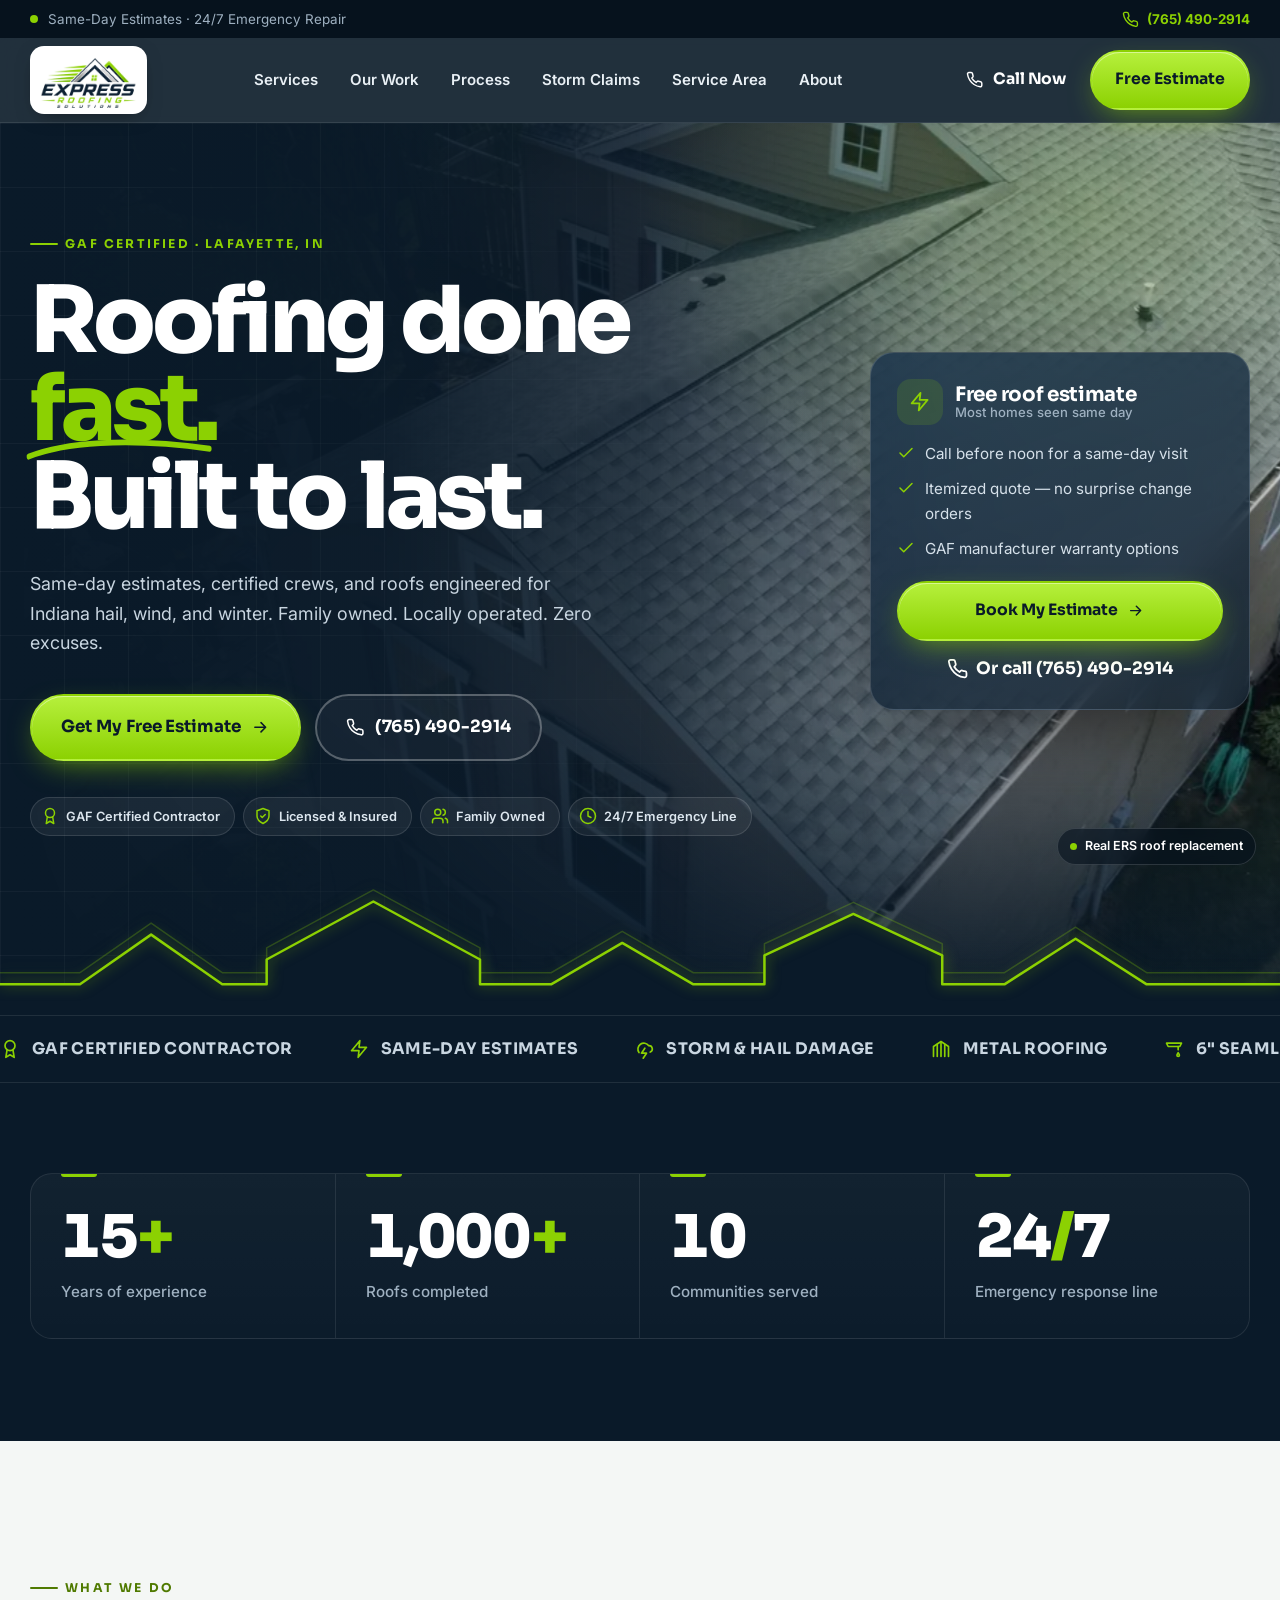
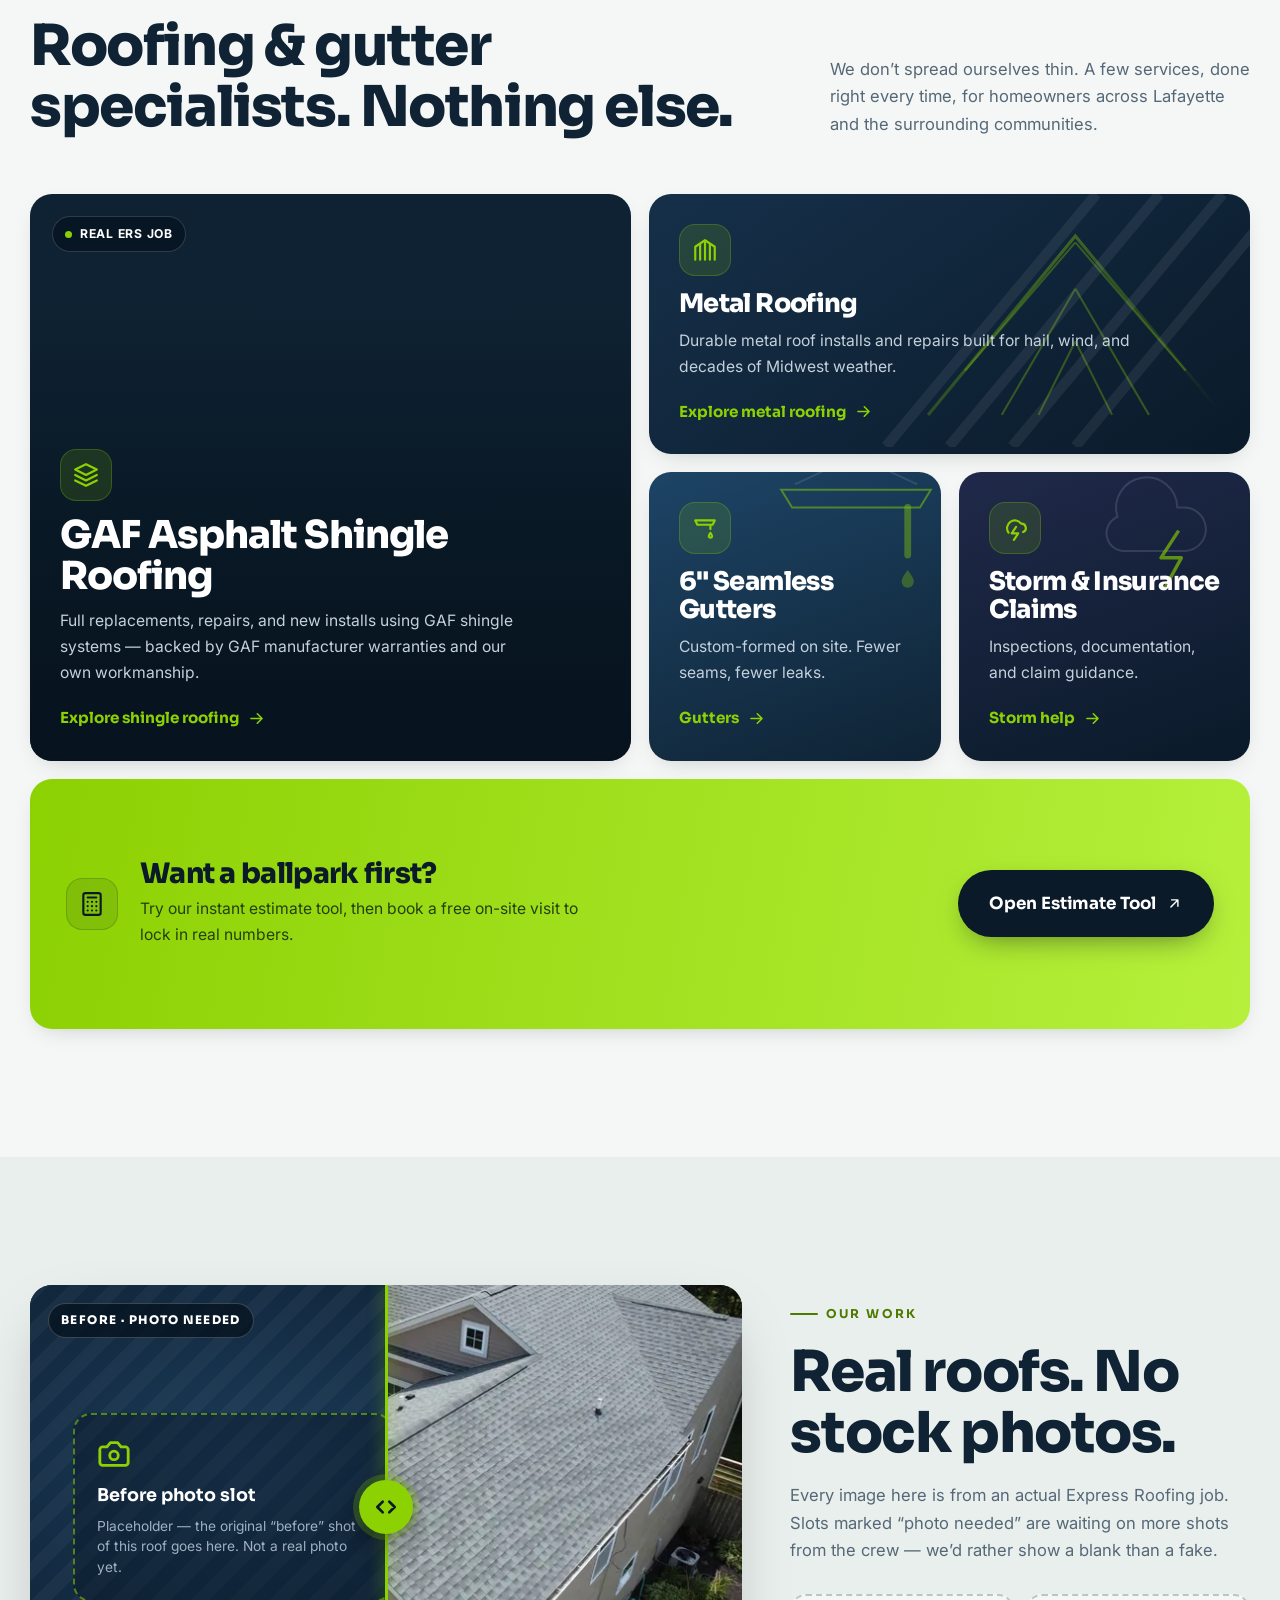
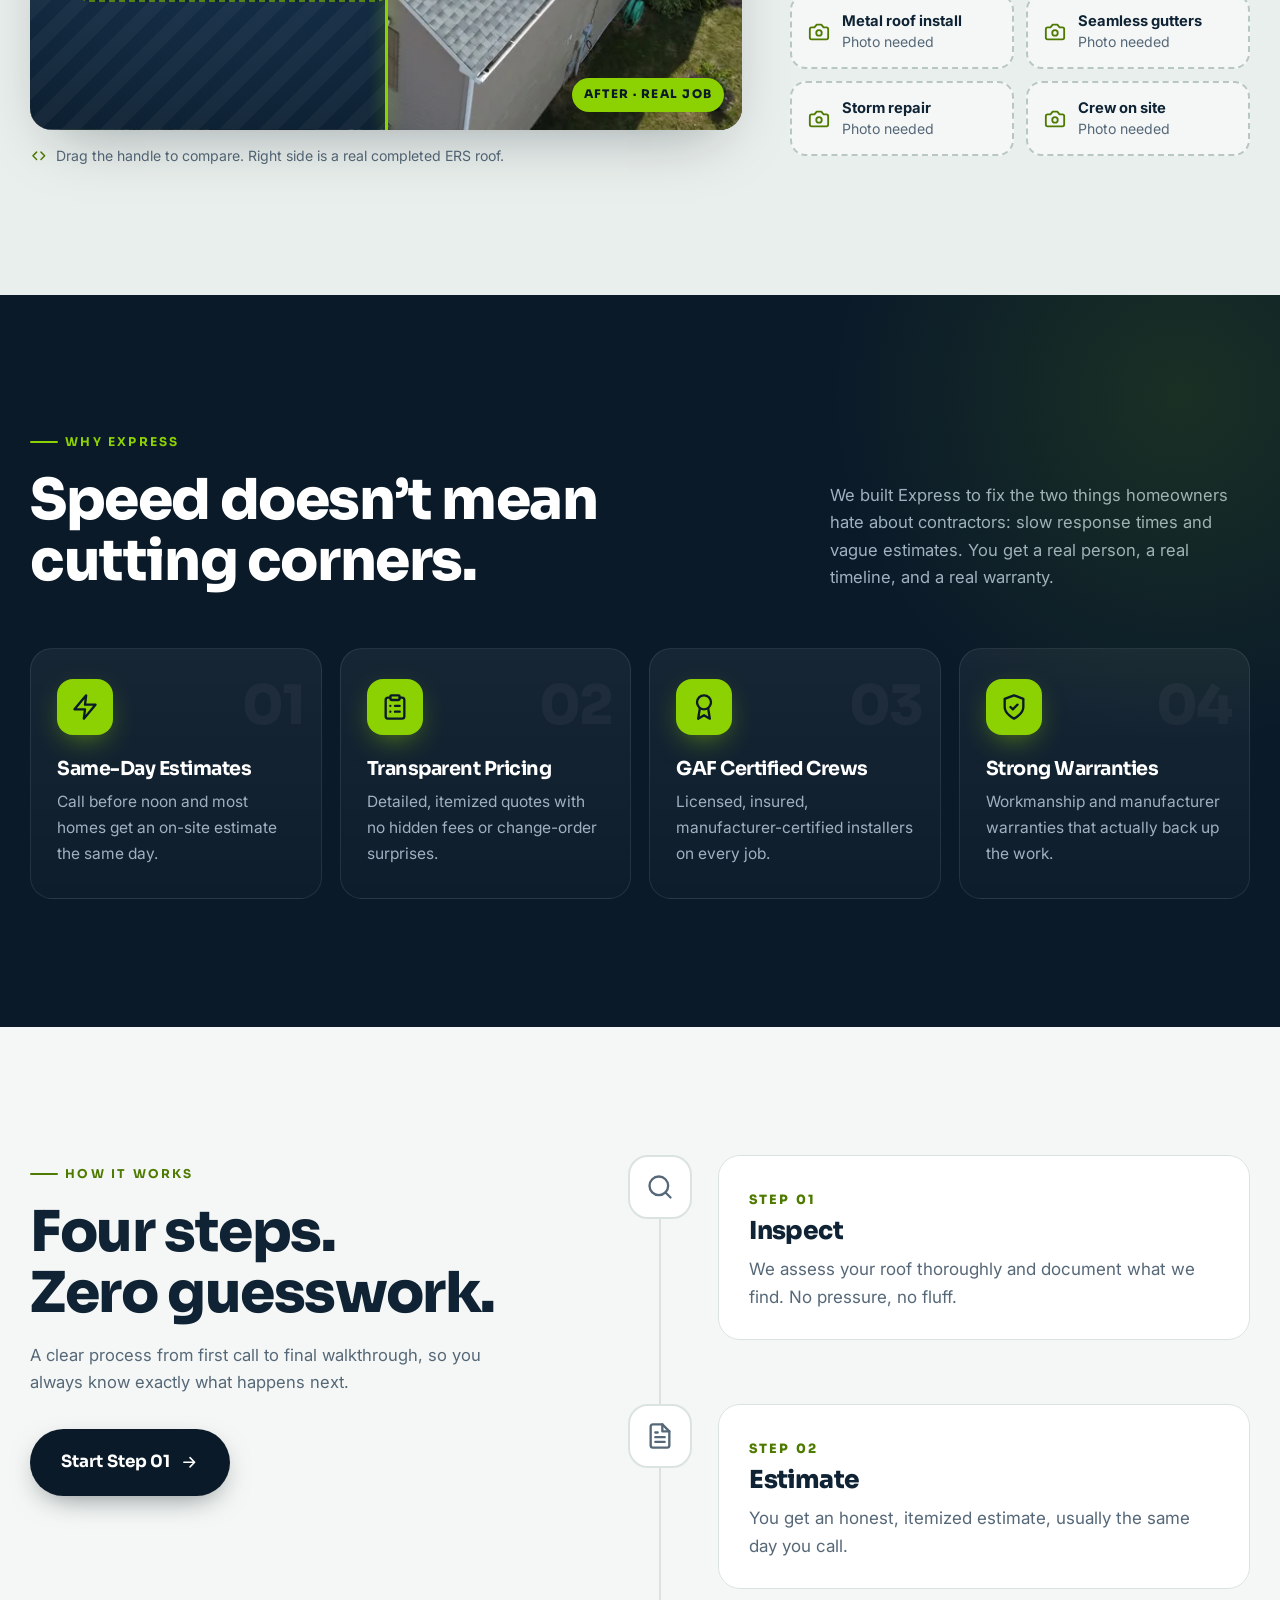
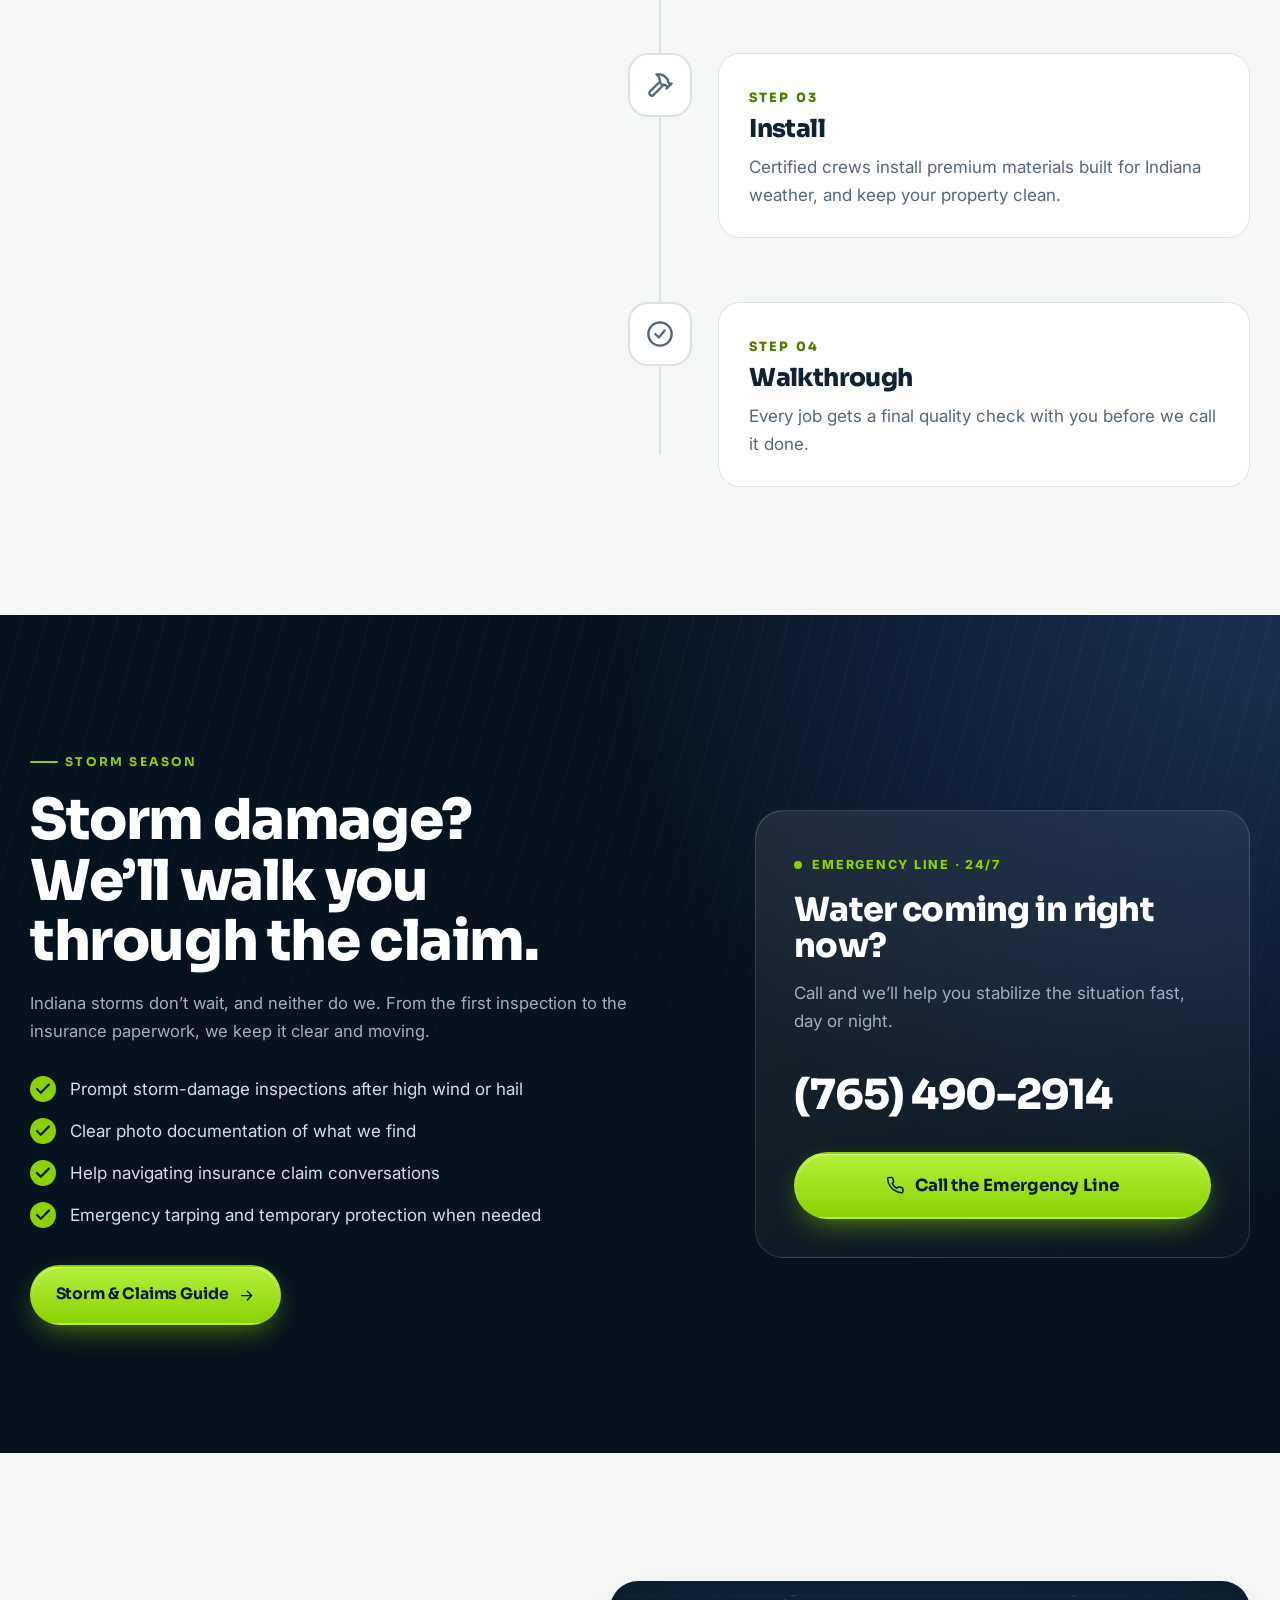
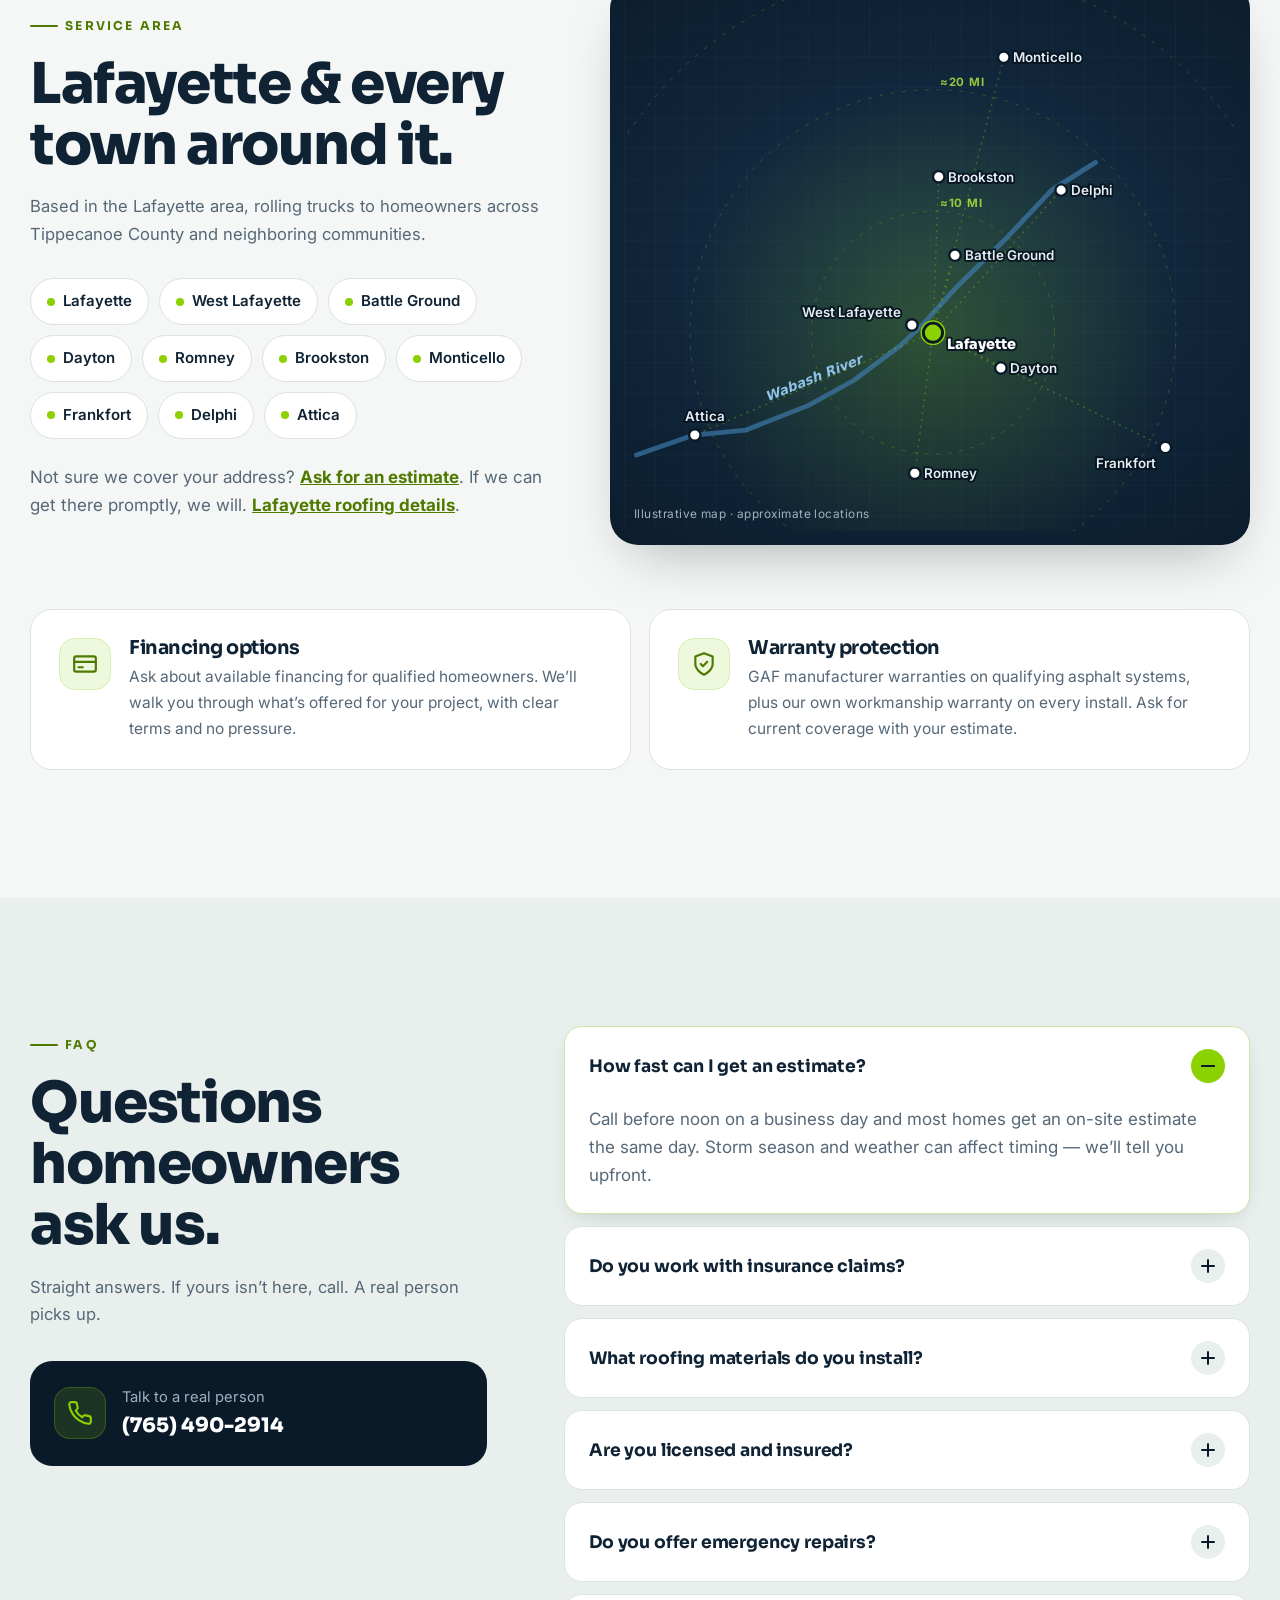
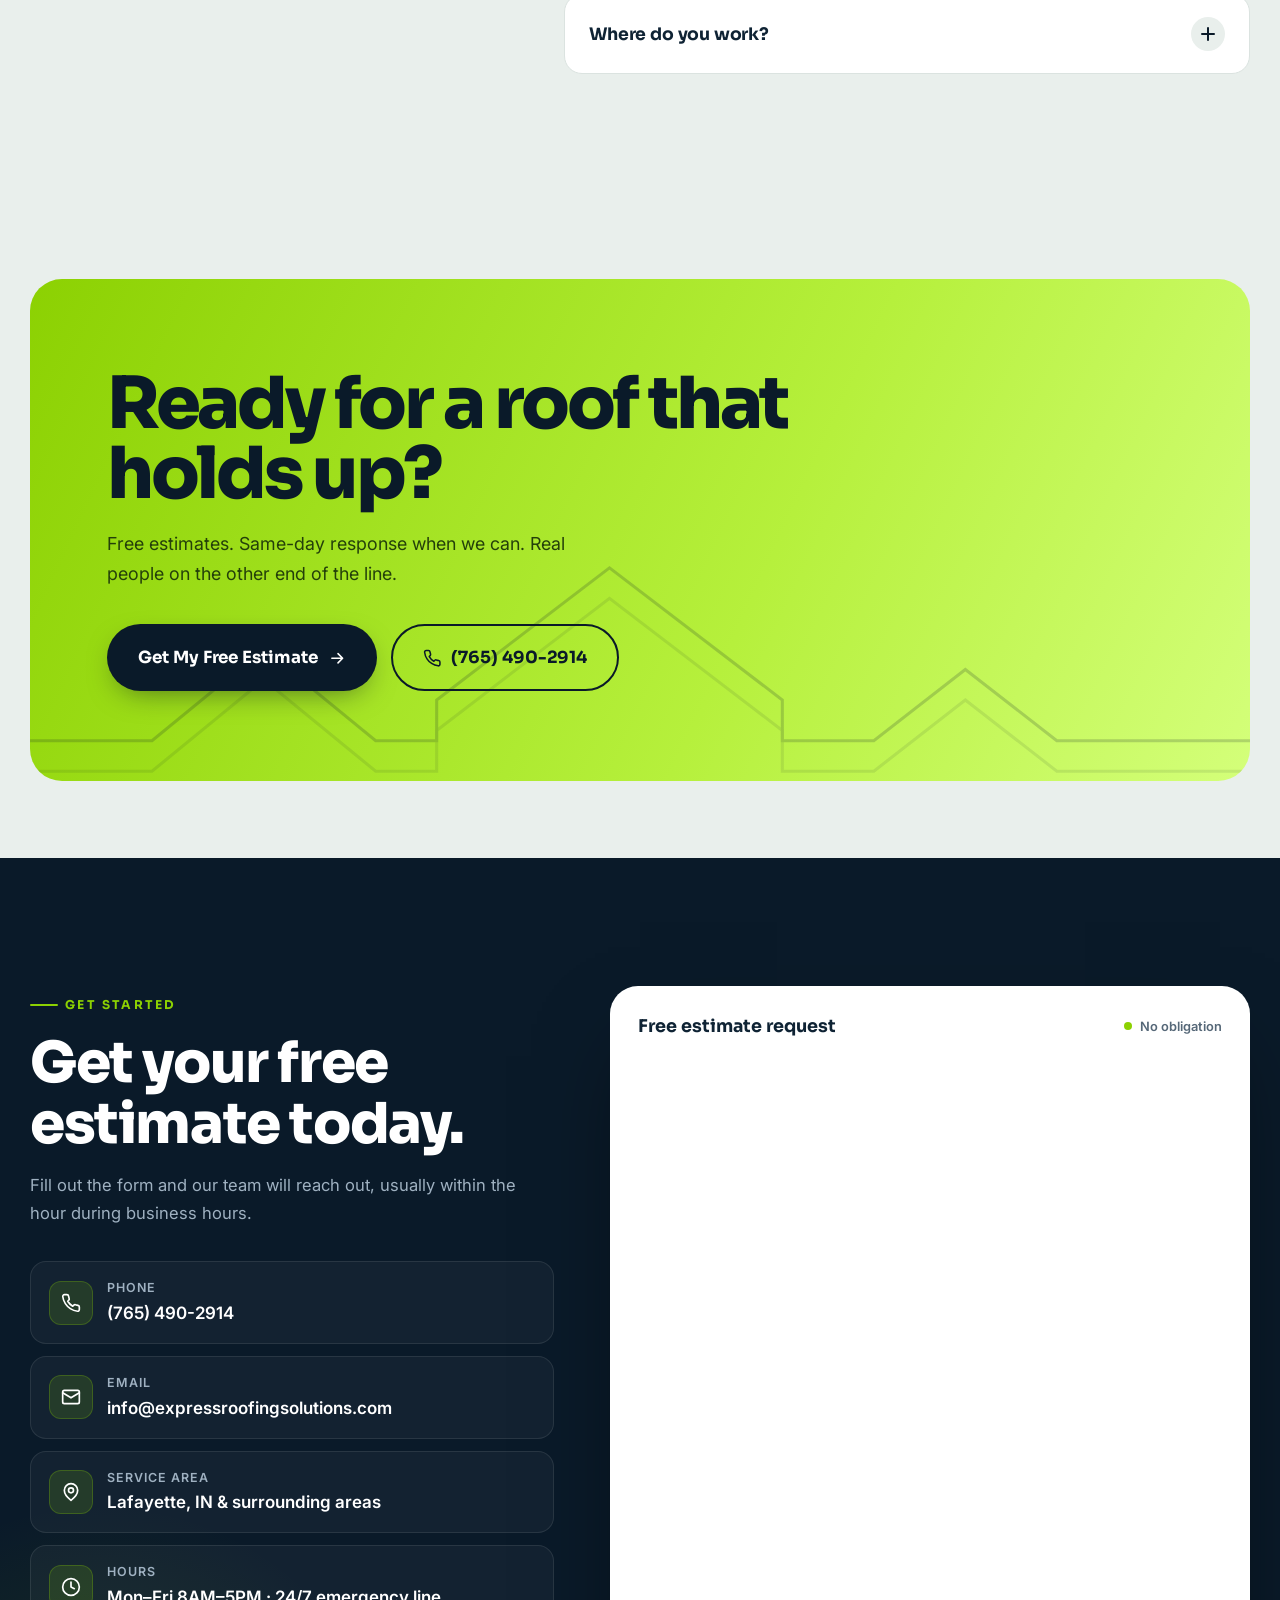
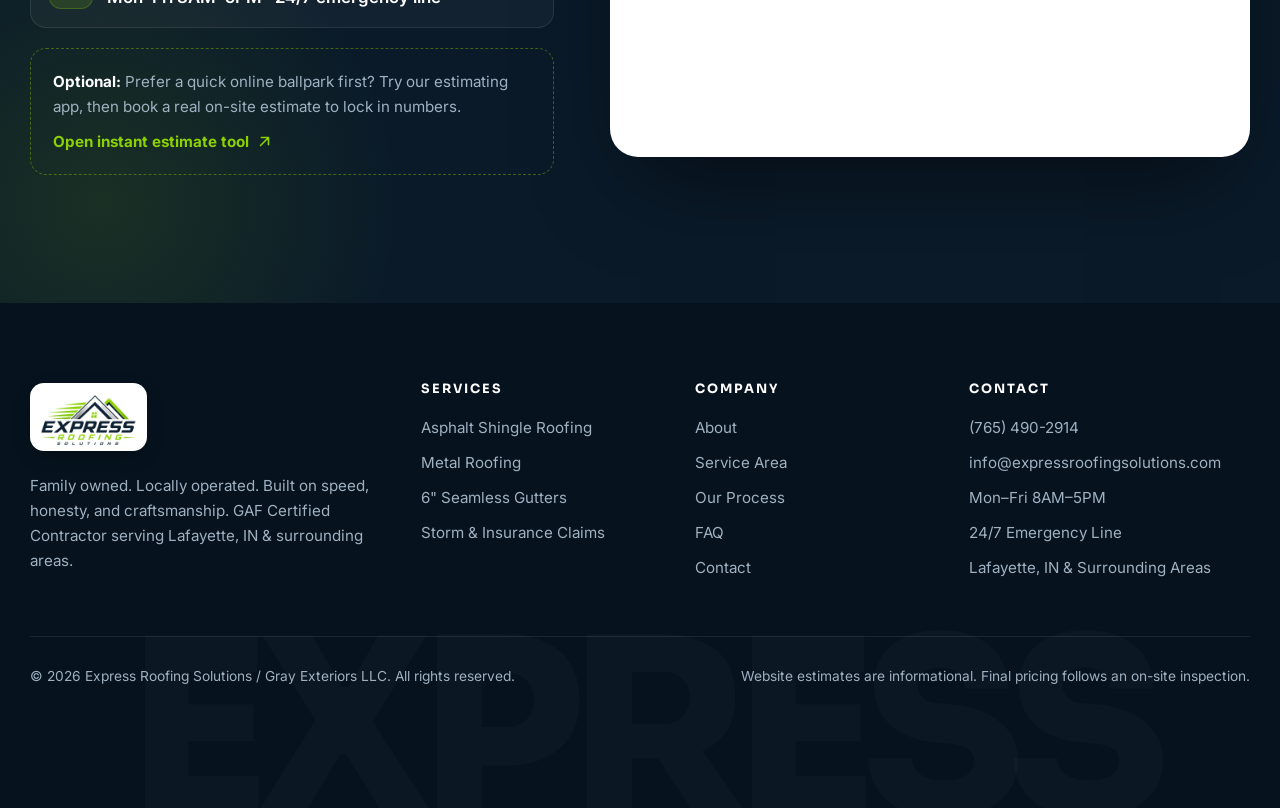
==== commit 8fafbe03: "Redesign v3: cinematic hero, bento services, before/after slider, sticky timeline, SVG service map, " ====
--- a/index.html
+++ b/index.html
@@ -22,7 +22,9 @@
 <link rel="preconnect" href="https://fonts.googleapis.com">
 <link rel="preconnect" href="https://fonts.gstatic.com" crossorigin>
 <link href="https://fonts.googleapis.com/css2?family=Inter:wght@400;500;600;700;800;900&family=Sora:wght@600;700;800&display=swap" rel="stylesheet">
+<link rel="preload" as="image" href="assets/photos/roof-aerial-1280.webp" imagesrcset="assets/photos/roof-aerial-800.webp 800w, assets/photos/roof-aerial-1280.webp 1280w, assets/photos/roof-aerial-2048.webp 2048w" imagesizes="100vw" fetchpriority="high">
 <link rel="stylesheet" href="styles.css">
+<meta name="theme-color" content="#0a1a29">
 <link rel="icon" href="assets/favicon.svg" type="image/svg+xml">
 <link rel="alternate icon" href="assets/favicon-32.png" type="image/png">
 <link rel="apple-touch-icon" href="assets/apple-touch-icon.png">
@@ -62,31 +64,115 @@
   "description": "GAF Certified Contractor offering asphalt shingle roofing, metal roofing, and 6-inch seamless gutters in Lafayette, IN and surrounding areas. Same-day estimates and 24/7 emergency response."
 }
 </script>
+<script type="application/ld+json">
+{
+ "@context": "https://schema.org",
+ "@type": "FAQPage",
+ "mainEntity": [
+  {
+   "@type": "Question",
+   "name": "How fast can I get an estimate?",
+   "acceptedAnswer": {
+    "@type": "Answer",
+    "text": "Call before noon on a business day and most homes get an on-site estimate the same day. Storm season and weather can affect timing — we’ll tell you upfront."
+   }
+  },
+  {
+   "@type": "Question",
+   "name": "Do you work with insurance claims?",
+   "acceptedAnswer": {
+    "@type": "Answer",
+    "text": "Yes. We inspect storm damage, document findings, and help you navigate conversations with your insurer."
+   }
+  },
+  {
+   "@type": "Question",
+   "name": "What roofing materials do you install?",
+   "acceptedAnswer": {
+    "@type": "Answer",
+    "text": "GAF asphalt shingles, metal roofing systems, and custom 6-inch seamless gutters. We’re a GAF Certified Contractor."
+   }
+  },
+  {
+   "@type": "Question",
+   "name": "Are you licensed and insured?",
+   "acceptedAnswer": {
+    "@type": "Answer",
+    "text": "Yes — Express Roofing Solutions / Gray Exteriors LLC is licensed and insured. Ask for proof with your estimate if you’d like a copy on file."
+   }
+  },
+  {
+   "@type": "Question",
+   "name": "Do you offer emergency repairs?",
+   "acceptedAnswer": {
+    "@type": "Answer",
+    "text": "Yes. Our emergency line is available 24/7 for active leaks and storm damage. Call (765) 490-2914 anytime."
+   }
+  },
+  {
+   "@type": "Question",
+   "name": "Where do you work?",
+   "acceptedAnswer": {
+    "@type": "Answer",
+    "text": "Lafayette, West Lafayette, and surrounding towns including Battle Ground, Dayton, Romney, Brookston, Monticello, Frankfort, Delphi, and Attica."
+   }
+  }
+ ]
+}
+</script>
 </head>
 <body>
-
+<svg width="0" height="0" style="position:absolute" aria-hidden="true" focusable="false">
+  <symbol id="i-bolt" viewBox="0 0 24 24"><path d="M13 2 3 14h9l-1 8 10-12h-9l1-8z"/></symbol>
+  <symbol id="i-clipboard" viewBox="0 0 24 24"><rect x="8" y="2" width="8" height="4" rx="1"/><path d="M16 4h2a2 2 0 0 1 2 2v14a2 2 0 0 1-2 2H6a2 2 0 0 1-2-2V6a2 2 0 0 1 2-2h2"/><path d="M12 11h4M12 16h4M8 11h.01M8 16h.01"/></symbol>
+  <symbol id="i-shield" viewBox="0 0 24 24"><path d="M12 22s8-4 8-10V5l-8-3-8 3v7c0 6 8 10 8 10z"/><path d="m9 12 2 2 4-4"/></symbol>
+  <symbol id="i-award" viewBox="0 0 24 24"><circle cx="12" cy="8" r="6"/><path d="M15.5 12.9 17 22l-5-3-5 3 1.5-9.1"/></symbol>
+  <symbol id="i-phone" viewBox="0 0 24 24"><path d="M22 16.9v3a2 2 0 0 1-2.2 2 19.8 19.8 0 0 1-8.6-3.1 19.5 19.5 0 0 1-6-6A19.8 19.8 0 0 1 2.1 4.2 2 2 0 0 1 4.1 2h3a2 2 0 0 1 2 1.7c.1 1 .4 1.9.7 2.8a2 2 0 0 1-.5 2.1L8.1 9.9a16 16 0 0 0 6 6l1.3-1.3a2 2 0 0 1 2.1-.4c.9.3 1.9.6 2.8.7a2 2 0 0 1 1.7 2z"/></symbol>
+  <symbol id="i-arrow" viewBox="0 0 24 24"><path d="M5 12h14M13 6l6 6-6 6"/></symbol>
+  <symbol id="i-check" viewBox="0 0 24 24"><path d="M20 6 9 17l-5-5"/></symbol>
+  <symbol id="i-home" viewBox="0 0 24 24"><path d="m2 11 10-8 10 8"/><path d="M5 9.5V21h14V9.5"/><path d="M10 21v-6h4v6"/></symbol>
+  <symbol id="i-layers" viewBox="0 0 24 24"><path d="m12 2 10 5-10 5L2 7l10-5z"/><path d="m2 17 10 5 10-5"/><path d="m2 12 10 5 10-5"/></symbol>
+  <symbol id="i-metal" viewBox="0 0 24 24"><path d="M3 21V9l9-6 9 6v12"/><path d="M7.5 21V6.5M12 21V3.5M16.5 21V6.5"/></symbol>
+  <symbol id="i-drop" viewBox="0 0 24 24"><path d="M3 5h18l-2 4H5L3 5z"/><path d="M17 9v4"/><path d="M17 16.5c-1 1.3-1.5 2.1-1.5 2.9a1.5 1.5 0 0 0 3 0c0-.8-.5-1.6-1.5-2.9z"/></symbol>
+  <symbol id="i-storm" viewBox="0 0 24 24"><path d="M6 16.3A6 6 0 1 1 17.7 8H18a4 4 0 0 1 1.5 7.7"/><path d="m13 11-4 6h6l-4 6"/></symbol>
+  <symbol id="i-calc" viewBox="0 0 24 24"><rect x="4" y="2" width="16" height="20" rx="2"/><path d="M8 6h8M8 10h.01M12 10h.01M16 10h.01M8 14h.01M12 14h.01M16 14h.01M8 18h.01M12 18h.01M16 18h.01"/></symbol>
+  <symbol id="i-pin" viewBox="0 0 24 24"><path d="M20 10c0 6-8 12-8 12s-8-6-8-12a8 8 0 0 1 16 0z"/><circle cx="12" cy="10" r="3"/></symbol>
+  <symbol id="i-clock" viewBox="0 0 24 24"><circle cx="12" cy="12" r="10"/><path d="M12 6v6l4 2"/></symbol>
+  <symbol id="i-search" viewBox="0 0 24 24"><circle cx="11" cy="11" r="8"/><path d="m21 21-4.3-4.3"/></symbol>
+  <symbol id="i-file" viewBox="0 0 24 24"><path d="M14 2H6a2 2 0 0 0-2 2v16a2 2 0 0 0 2 2h12a2 2 0 0 0 2-2V8z"/><path d="M14 2v6h6M16 13H8M16 17H8M10 9H8"/></symbol>
+  <symbol id="i-hammer" viewBox="0 0 24 24"><path d="m15 12-8.5 8.5a2.1 2.1 0 0 1-3-3L12 9"/><path d="M17.6 15 22 10.6"/><path d="m20.9 11.7-1.3-1.3a3.2 3.2 0 0 1-.9-2.2v-.9L16 4.6A5.6 5.6 0 0 0 12.1 3H9l.9.8A6.2 6.2 0 0 1 12 8.4V10l2 2h2.5l2.3 1.9"/></symbol>
+  <symbol id="i-badge" viewBox="0 0 24 24"><circle cx="12" cy="12" r="10"/><path d="m8 12 3 3 5-6"/></symbol>
+  <symbol id="i-mail" viewBox="0 0 24 24"><rect x="2" y="4" width="20" height="16" rx="2"/><path d="m22 7-10 6L2 7"/></symbol>
+  <symbol id="i-users" viewBox="0 0 24 24"><path d="M16 21v-2a4 4 0 0 0-4-4H6a4 4 0 0 0-4 4v2"/><circle cx="9" cy="7" r="4"/><path d="M22 21v-2a4 4 0 0 0-3-3.9M16 3.1a4 4 0 0 1 0 7.8"/></symbol>
+  <symbol id="i-lr" viewBox="0 0 24 24"><path d="m9 7-5 5 5 5M15 7l5 5-5 5"/></symbol>
+  <symbol id="i-camera" viewBox="0 0 24 24"><path d="M14.5 4h-5L7 7H4a2 2 0 0 0-2 2v9a2 2 0 0 0 2 2h16a2 2 0 0 0 2-2V9a2 2 0 0 0-2-2h-3l-2.5-3z"/><circle cx="12" cy="13" r="3"/></symbol>
+  <symbol id="i-ext" viewBox="0 0 24 24"><path d="M7 17 17 7M8 7h9v9"/></symbol>
+  <symbol id="i-card" viewBox="0 0 24 24"><rect x="2" y="5" width="20" height="14" rx="2"/><path d="M2 10h20M6 15h4"/></symbol>
+</svg>
+
+<a class="skip-link" href="#main">Skip to content</a>
 <div class="topbar">
   <div class="container topbar-inner">
     <p class="topbar-msg"><span class="pulse-dot" aria-hidden="true"></span> Same-Day Estimates &middot; 24/7 Emergency Repair</p>
-    <a href="tel:+17654902914" class="topbar-phone">(765) 490-2914</a>
+    <a href="tel:+17654902914" class="topbar-phone"><svg class="icon" aria-hidden="true"><use href="#i-phone"/></svg>(765) 490-2914</a>
   </div>
 </div>
 
 <header class="site-header" id="site-header">
   <div class="container header-inner">
     <a href="index.html" class="logo" aria-label="Express Roofing Solutions home">
-      <span class="logo-badge"><img src="assets/logo.png" alt="Express Roofing Solutions" class="logo-img" width="180" height="72"></span>
+      <span class="logo-badge"><picture><source srcset="assets/logo-mark.webp" type="image/webp"><img src="assets/logo-mark.png" alt="Express Roofing Solutions" class="logo-img" width="480" height="276"></picture></span>
     </a>
     <nav class="main-nav" id="main-nav" aria-label="Primary">
       <a href="#services">Services</a>
-      <a href="#why-us">Why Us</a>
+      <a href="#work">Our Work</a>
       <a href="#process">Process</a>
+      <a href="storm-damage-insurance-claims.html">Storm Claims</a>
       <a href="lafayette-roofing.html">Service Area</a>
       <a href="about.html">About</a>
-      <a href="#contact">Contact</a>
     </nav>
     <div class="header-cta">
-      <a href="tel:+17654902914" class="btn btn-ghost">Call Now</a>
+      <a href="tel:+17654902914" class="btn btn-ghost"><svg class="icon" aria-hidden="true"><use href="#i-phone"/></svg>Call Now</a>
       <a href="#contact" class="btn btn-primary">Free Estimate</a>
     </div>
     <button class="nav-toggle" id="nav-toggle" aria-label="Toggle menu" aria-expanded="false" aria-controls="main-nav">
@@ -96,340 +182,470 @@
 </header>
 
 <div class="mobile-cta-bar" role="region" aria-label="Quick actions">
-  <a href="tel:+17654902914" class="btn btn-outline btn-sm">Call Now</a>
+  <a href="tel:+17654902914" class="btn btn-outline btn-sm"><svg class="icon" aria-hidden="true"><use href="#i-phone"/></svg>Call</a>
   <a href="#contact" class="btn btn-primary btn-sm">Free Estimate</a>
 </div>
 
-<main id="top">
-
-  <section class="hero">
-    <div class="hero-grid-bg" aria-hidden="true"></div>
+<main id="main">
+
+  <!-- HERO -->
+  <section class="hero" aria-labelledby="hero-title">
+    <div class="hero-media" data-parallax aria-hidden="true">
+      <picture>
+        <source type="image/webp" srcset="assets/photos/roof-aerial-800.webp 800w, assets/photos/roof-aerial-1280.webp 1280w, assets/photos/roof-aerial-2048.webp 2048w" sizes="100vw">
+        <img src="assets/photos/roof-aerial-1280.jpg" alt="" width="2048" height="1152" fetchpriority="high" decoding="async">
+      </picture>
+    </div>
+    <div class="hero-shade" aria-hidden="true"></div>
+    <div class="hero-grid" aria-hidden="true"></div>
+
     <div class="container hero-inner">
       <div class="hero-copy">
         <p class="eyebrow">GAF Certified · Lafayette, IN</p>
-        <h1>Roofing done <span class="text-accent">fast.</span><br>Built to last.</h1>
-        <p class="hero-sub">Express Roofing Solutions delivers same-day estimates, expert crews, and roofs that hold up when Indiana weather hits hard. Family owned. Locally operated. Zero excuses.</p>
+        <h1 id="hero-title"><span class="line">Roofing done</span> <span class="line"><span class="swoosh">fast.<svg viewBox="0 0 300 30" preserveAspectRatio="none" aria-hidden="true"><path d="M4 22C60 8 160 2 296 14"/></svg></span></span> <span class="line">Built to last.</span></h1>
+        <p class="hero-sub">Same-day estimates, certified crews, and roofs engineered for Indiana hail, wind, and winter. Family owned. Locally operated. Zero excuses.</p>
         <div class="hero-actions">
-          <a href="#contact" class="btn btn-primary btn-lg">Get Your Free Estimate</a>
-          <a href="tel:+17654902914" class="btn btn-outline btn-lg">Call (765) 490-2914</a>
-        </div>
-        <ul class="hero-trust">
-          <li>Licensed &amp; Insured</li>
-          <li>Family Owned</li>
-          <li>GAF Certified Contractor</li>
+          <a href="#contact" class="btn btn-primary btn-lg">Get My Free Estimate <svg class="icon icon-arrow" aria-hidden="true"><use href="#i-arrow"/></svg></a>
+          <a href="tel:+17654902914" class="btn btn-outline btn-lg"><svg class="icon" aria-hidden="true"><use href="#i-phone"/></svg>(765) 490-2914</a>
+        </div>
+        <ul class="trust-chips" aria-label="Credentials">
+          <li><svg class="icon" aria-hidden="true"><use href="#i-award"/></svg>GAF Certified Contractor</li>
+          <li><svg class="icon" aria-hidden="true"><use href="#i-shield"/></svg>Licensed &amp; Insured</li>
+          <li><svg class="icon" aria-hidden="true"><use href="#i-users"/></svg>Family Owned</li>
+          <li><svg class="icon" aria-hidden="true"><use href="#i-clock"/></svg>24/7 Emergency Line</li>
         </ul>
       </div>
-      <div class="hero-visual">
-        <div class="hero-float">Same-day estimates</div>
-        <div class="hero-photo-frame">
-          <img
-            src="assets/photos/roof-replacement-aerial.jpg"
-            alt="Aerial view of a completed asphalt shingle roof replacement by Express Roofing Solutions"
-            class="hero-photo"
-            width="900" height="440"
-            fetchpriority="high">
-          <div class="hero-badge">
-            <strong>1,000+</strong>
-            <span>Roofs completed</span>
-          </div>
-        </div>
-      </div>
-    </div>
-  </section>
-
+
+      <aside class="hero-card" aria-label="Free estimate">
+        <div class="hero-card-top">
+          <span class="hero-card-icon"><svg class="icon" aria-hidden="true"><use href="#i-bolt"/></svg></span>
+          <h2>Free roof estimate <small>Most homes seen same day</small></h2>
+        </div>
+        <ul>
+          <li><svg class="icon" aria-hidden="true"><use href="#i-check"/></svg>Call before noon for a same-day visit</li>
+          <li><svg class="icon" aria-hidden="true"><use href="#i-check"/></svg>Itemized quote — no surprise change orders</li>
+          <li><svg class="icon" aria-hidden="true"><use href="#i-check"/></svg>GAF manufacturer warranty options</li>
+        </ul>
+        <a href="#contact" class="btn btn-primary">Book My Estimate <svg class="icon icon-arrow" aria-hidden="true"><use href="#i-arrow"/></svg></a>
+        <a href="tel:+17654902914" class="hero-card-phone"><svg class="icon" aria-hidden="true"><use href="#i-phone"/></svg>Or call (765) 490-2914</a>
+      </aside>
+    </div>
+
+    <span class="photo-tag"><i></i>Real ERS roof replacement</span>
+
+    <div class="hero-ridge" aria-hidden="true">
+      <svg viewBox="0 0 1440 170" preserveAspectRatio="none">
+        <path class="ridge-fill" d="M0 132H90L170 72 250 132H300V102L420 32 540 102V132H620L700 82 780 132H860V97L960 47 1060 97V132H1130L1210 77 1290 132H1440V170H0Z"/>
+        <path class="ridge-stroke ridge-stroke-2" vector-effect="non-scaling-stroke" d="M0 118H90L170 58 250 118H300V88L420 18 540 88V118H620L700 68 780 118H860V83L960 33 1060 83V118H1130L1210 63 1290 118H1440"/>
+        <path class="ridge-stroke" vector-effect="non-scaling-stroke" d="M0 132H90L170 72 250 132H300V102L420 32 540 102V132H620L700 82 780 132H860V97L960 47 1060 97V132H1130L1210 77 1290 132H1440"/>
+      </svg>
+    </div>
+  </section>
+
+  <!-- MARQUEE -->
+  <div class="marquee" aria-label="Highlights">
+    <div class="marquee-track">
+      <span class="marquee-item"><svg class="icon" aria-hidden="true"><use href="#i-award"/></svg>GAF Certified Contractor</span>
+      <span class="marquee-item"><svg class="icon" aria-hidden="true"><use href="#i-bolt"/></svg>Same-Day Estimates</span>
+      <span class="marquee-item"><svg class="icon" aria-hidden="true"><use href="#i-storm"/></svg>Storm &amp; Hail Damage</span>
+      <span class="marquee-item"><svg class="icon" aria-hidden="true"><use href="#i-metal"/></svg>Metal Roofing</span>
+      <span class="marquee-item"><svg class="icon" aria-hidden="true"><use href="#i-drop"/></svg>6&quot; Seamless Gutters</span>
+      <span class="marquee-item"><svg class="icon" aria-hidden="true"><use href="#i-clock"/></svg>24/7 Emergency Line</span>
+      <span class="marquee-item dup" aria-hidden="true"><svg class="icon"><use href="#i-award"/></svg>GAF Certified Contractor</span>
+      <span class="marquee-item dup" aria-hidden="true"><svg class="icon"><use href="#i-bolt"/></svg>Same-Day Estimates</span>
+      <span class="marquee-item dup" aria-hidden="true"><svg class="icon"><use href="#i-storm"/></svg>Storm &amp; Hail Damage</span>
+      <span class="marquee-item dup" aria-hidden="true"><svg class="icon"><use href="#i-metal"/></svg>Metal Roofing</span>
+      <span class="marquee-item dup" aria-hidden="true"><svg class="icon"><use href="#i-drop"/></svg>6&quot; Seamless Gutters</span>
+      <span class="marquee-item dup" aria-hidden="true"><svg class="icon"><use href="#i-clock"/></svg>24/7 Emergency Line</span>
+    </div>
+  </div>
+
+  <!-- STATS -->
   <section class="stats" aria-label="Company highlights">
     <div class="container stats-grid">
-      <div class="stat"><span class="stat-num">15+</span><span class="stat-label">Years Experience</span></div>
-      <div class="stat"><span class="stat-num">1,000+</span><span class="stat-label">Roofs Completed</span></div>
-      <div class="stat"><span class="stat-num">GAF</span><span class="stat-label">Certified Contractor</span></div>
-      <div class="stat"><span class="stat-num">24/7</span><span class="stat-label">Emergency Response</span></div>
-    </div>
-  </section>
-
-  <section class="services" id="services">
+      <div class="stat reveal"><span class="stat-num"><span data-count="15">15</span><em>+</em></span><span class="stat-label">Years of experience</span></div>
+      <div class="stat reveal reveal-delay-1"><span class="stat-num"><span data-count="1000">1,000</span><em>+</em></span><span class="stat-label">Roofs completed</span></div>
+      <div class="stat reveal reveal-delay-2"><span class="stat-num"><span data-count="10">10</span></span><span class="stat-label">Communities served</span></div>
+      <div class="stat reveal reveal-delay-3"><span class="stat-num">24<em>/</em>7</span><span class="stat-label">Emergency response line</span></div>
+    </div>
+  </section>
+
+  <!-- SERVICES BENTO -->
+  <section class="services" id="services" aria-labelledby="services-title">
     <div class="container">
-      <p class="section-eyebrow reveal">What We Do</p>
-      <h2 class="section-title reveal">Roofing &amp; gutter specialists</h2>
-      <p class="section-sub reveal">We don’t spread ourselves thin. Three services, done right, every time — for homeowners across Lafayette and the surrounding communities.</p>
-      <div class="services-grid">
-        <article class="service-card reveal">
-          <a href="asphalt-shingle-roofing.html" class="service-photo-link" aria-label="Learn more about asphalt shingle roofing">
-            <div class="service-photo-fallback">GAF Asphalt Shingle Roofing<br><span style="opacity:.7;font-weight:500;font-size:.8rem">Photo slot — supply job photo</span></div>
-          </a>
-          <div class="service-body">
-            <h3>Asphalt Shingle Roofing</h3>
-            <p>Installations, repairs, and replacements using GAF products — backed by GAF manufacturer warranties and our workmanship.</p>
-            <a href="asphalt-shingle-roofing.html" class="service-link">Learn more →</a>
-          </div>
-        </article>
-        <article class="service-card reveal reveal-delay-1">
-          <a href="metal-roofing.html" class="service-photo-link" aria-label="Learn more about metal roofing">
-            <div class="service-photo-fallback">Metal Roofing<br><span style="opacity:.7;font-weight:500;font-size:.8rem">Photo slot — supply job photo</span></div>
-          </a>
-          <div class="service-body">
-            <h3>Metal Roofing</h3>
-            <p>Durable, long-lasting metal roof installation and repair built for hail, wind, and Indiana winters.</p>
-            <a href="metal-roofing.html" class="service-link">Learn more →</a>
-          </div>
-        </article>
-        <article class="service-card reveal reveal-delay-2">
-          <a href="seamless-gutters.html" class="service-photo-link" aria-label="Learn more about seamless gutters">
-            <div class="service-photo-fallback">6&quot; Seamless Gutters<br><span style="opacity:.7;font-weight:500;font-size:.8rem">Photo slot — supply job photo</span></div>
-          </a>
-          <div class="service-body">
-            <h3>6&quot; Seamless Gutters</h3>
-            <p>Custom-fit 6-inch seamless gutters that move water away from your home with fewer leaks and less maintenance.</p>
-            <a href="seamless-gutters.html" class="service-link">Learn more →</a>
-          </div>
-        </article>
-      </div>
-    </div>
-  </section>
-
-  <section class="why-us" id="why-us">
+      <div class="section-head">
+        <div>
+          <p class="section-eyebrow reveal">What We Do</p>
+          <h2 class="section-title reveal" id="services-title">Roofing &amp; gutter specialists. Nothing else.</h2>
+        </div>
+        <p class="section-sub reveal">We don’t spread ourselves thin. A few services, done right every time, for homeowners across Lafayette and the surrounding communities.</p>
+      </div>
+
+      <div class="bento">
+        <a href="asphalt-shingle-roofing.html" class="tile tile-feature reveal">
+          <div class="tile-bg" aria-hidden="true">
+            <picture>
+              <source type="image/webp" srcset="assets/photos/roof-aerial-800.webp 800w, assets/photos/roof-aerial-1280.webp 1280w" sizes="(max-width:720px) 100vw, 50vw">
+              <img src="assets/photos/roof-aerial-1280.jpg" alt="" width="1280" height="720" loading="lazy" decoding="async">
+            </picture>
+          </div>
+          <span class="tile-chip"><i></i>Real ERS job</span>
+          <span class="tile-icon"><svg class="icon" aria-hidden="true"><use href="#i-layers"/></svg></span>
+          <h3>GAF Asphalt Shingle Roofing</h3>
+          <p>Full replacements, repairs, and new installs using GAF shingle systems — backed by GAF manufacturer warranties and our own workmanship.</p>
+          <span class="tile-link">Explore shingle roofing <svg class="icon" aria-hidden="true"><use href="#i-arrow"/></svg></span>
+        </a>
+
+        <a href="metal-roofing.html" class="tile tile-wide tile-metal reveal reveal-delay-1">
+          <div class="tile-art" aria-hidden="true">
+            <svg viewBox="0 0 400 260" fill="none"><defs><linearGradient id="gm" x1="0" y1="0" x2="1" y2="1"><stop offset="0" stop-color="#8cd102" stop-opacity=".55"/><stop offset="1" stop-color="#8cd102" stop-opacity="0"/></linearGradient></defs><path d="M60 230 200 60l140 170" stroke="url(#gm)" stroke-width="3"/><g stroke="#8cd102" stroke-opacity=".35" stroke-width="2"><path d="M95 188 200 66M130 230 200 110M165 230 200 160M235 230 200 160M270 230 200 110M305 188 200 66"/></g><g stroke="#ffffff" stroke-opacity=".08" stroke-width="10"><path d="M20 260 220 20M80 260 280 20M140 260 340 20M200 260 400 20"/></g></svg>
+          </div>
+          <span class="tile-icon"><svg class="icon" aria-hidden="true"><use href="#i-metal"/></svg></span>
+          <h3>Metal Roofing</h3>
+          <p>Durable metal roof installs and repairs built for hail, wind, and decades of Midwest weather.</p>
+          <span class="tile-link">Explore metal roofing <svg class="icon" aria-hidden="true"><use href="#i-arrow"/></svg></span>
+        </a>
+
+        <a href="seamless-gutters.html" class="tile tile-gutter reveal reveal-delay-1">
+          <div class="tile-art" aria-hidden="true">
+            <svg viewBox="0 0 300 220" fill="none"><path d="M40 60h220l-16 26H56z" stroke="#8cd102" stroke-opacity=".55" stroke-width="3"/><path d="M226 86v70" stroke="#8cd102" stroke-opacity=".45" stroke-width="10" stroke-linecap="round"/><path d="M226 178c-6 8-9 13-9 17a9 9 0 0 0 18 0c0-4-3-9-9-17z" fill="#8cd102" fill-opacity=".35"/><path d="M60 52 150 10l90 42" stroke="#fff" stroke-opacity=".12" stroke-width="3"/></svg>
+          </div>
+          <span class="tile-icon"><svg class="icon" aria-hidden="true"><use href="#i-drop"/></svg></span>
+          <h3>6&quot; Seamless Gutters</h3>
+          <p>Custom-formed on site. Fewer seams, fewer leaks.</p>
+          <span class="tile-link">Gutters <svg class="icon" aria-hidden="true"><use href="#i-arrow"/></svg></span>
+        </a>
+
+        <a href="storm-damage-insurance-claims.html" class="tile tile-storm reveal reveal-delay-2">
+          <div class="tile-art" aria-hidden="true">
+            <svg viewBox="0 0 300 220" fill="none"><path d="M80 100a45 45 0 1 1 88-14h8a32 32 0 0 1 4 64H90a26 26 0 0 1-10-50z" stroke="#fff" stroke-opacity=".14" stroke-width="3"/><path d="m170 120-26 40h30l-24 44" stroke="#8cd102" stroke-opacity=".7" stroke-width="5" stroke-linejoin="round"/></svg>
+          </div>
+          <span class="tile-icon"><svg class="icon" aria-hidden="true"><use href="#i-storm"/></svg></span>
+          <h3>Storm &amp; Insurance Claims</h3>
+          <p>Inspections, documentation, and claim guidance.</p>
+          <span class="tile-link">Storm help <svg class="icon" aria-hidden="true"><use href="#i-arrow"/></svg></span>
+        </a>
+
+        <div class="tile tile-tool reveal">
+          <div class="tool-left">
+            <span class="tile-icon"><svg class="icon" aria-hidden="true"><use href="#i-calc"/></svg></span>
+            <div>
+              <h3>Want a ballpark first?</h3>
+              <p>Try our instant estimate tool, then book a free on-site visit to lock in real numbers.</p>
+            </div>
+          </div>
+          <a href="https://ers-f9f29.web.app" target="_blank" rel="noopener noreferrer" class="btn btn-dark btn-lg">Open Estimate Tool <svg class="icon" aria-hidden="true"><use href="#i-ext"/></svg></a>
+        </div>
+      </div>
+    </div>
+  </section>
+
+  <!-- WORK / BEFORE-AFTER -->
+  <section class="work" id="work" aria-labelledby="work-title">
+    <div class="container work-grid">
+      <div class="ba-wrap reveal">
+        <div class="ba" id="ba" style="--pos:50%">
+          <div class="ba-after">
+            <picture>
+              <source type="image/webp" srcset="assets/photos/roof-aerial-800.webp 800w, assets/photos/roof-aerial-1280.webp 1280w, assets/photos/roof-aerial-2048.webp 2048w" sizes="(max-width:1100px) 100vw, 60vw">
+              <img src="assets/photos/roof-aerial-1280.jpg" alt="After: completed asphalt shingle roof replacement by Express Roofing Solutions, aerial view" width="1280" height="720" loading="lazy" decoding="async">
+            </picture>
+          </div>
+          <div class="ba-before" aria-hidden="true">
+            <div class="ba-slot">
+              <svg class="icon" aria-hidden="true"><use href="#i-camera"/></svg>
+              <strong>Before photo slot</strong>
+              <span>Placeholder — the original “before” shot of this roof goes here. Not a real photo yet.</span>
+            </div>
+          </div>
+          <span class="ba-label ba-label-before">Before · photo needed</span>
+          <span class="ba-label ba-label-after">After · real job</span>
+          <div class="ba-divider" aria-hidden="true"><span class="ba-handle"><svg class="icon" aria-hidden="true"><use href="#i-lr"/></svg></span></div>
+          <label class="sr-only" for="ba-range">Drag to compare before and after</label>
+          <input class="ba-range" id="ba-range" type="range" min="0" max="100" value="50" step="1">
+        </div>
+        <p class="ba-caption"><svg class="icon" aria-hidden="true"><use href="#i-lr"/></svg>Drag the handle to compare. Right side is a real completed ERS roof.</p>
+      </div>
+      <div class="work-copy">
+        <p class="section-eyebrow reveal">Our Work</p>
+        <h2 class="section-title reveal" id="work-title">Real roofs. No stock photos.</h2>
+        <p class="section-sub reveal">Every image here is from an actual Express Roofing job. Slots marked “photo needed” are waiting on more shots from the crew — we’d rather show a blank than a fake.</p>
+        <div class="slots reveal">
+          <div class="slot"><svg class="icon" aria-hidden="true"><use href="#i-camera"/></svg><div><strong>Metal roof install</strong>Photo needed</div></div>
+          <div class="slot"><svg class="icon" aria-hidden="true"><use href="#i-camera"/></svg><div><strong>Seamless gutters</strong>Photo needed</div></div>
+          <div class="slot"><svg class="icon" aria-hidden="true"><use href="#i-camera"/></svg><div><strong>Storm repair</strong>Photo needed</div></div>
+          <div class="slot"><svg class="icon" aria-hidden="true"><use href="#i-camera"/></svg><div><strong>Crew on site</strong>Photo needed</div></div>
+        </div>
+      </div>
+    </div>
+  </section>
+
+  <!-- WHY US -->
+  <section class="why-us dark" id="why-us" aria-labelledby="why-title">
     <div class="container">
-      <p class="section-eyebrow reveal">Why Express</p>
-      <h2 class="section-title reveal">Speed doesn’t mean cutting corners.</h2>
-      <p class="section-sub reveal">We built Express Roofing Solutions to fix the two things every homeowner hates about contractors: slow response times and vague estimates. You get a real person, a real timeline, and a real warranty — fast.</p>
+      <div class="section-head">
+        <div>
+          <p class="section-eyebrow reveal">Why Express</p>
+          <h2 class="section-title reveal" id="why-title">Speed doesn’t mean cutting corners.</h2>
+        </div>
+        <p class="section-sub reveal">We built Express to fix the two things homeowners hate about contractors: slow response times and vague estimates. You get a real person, a real timeline, and a real warranty.</p>
+      </div>
       <div class="why-grid">
-        <div class="why-item reveal">
-          <div class="why-icon" aria-hidden="true">⚡</div>
-          <h4>Same-Day Estimates</h4>
+        <div class="why-item reveal" data-n="01">
+          <div class="why-icon"><svg class="icon" aria-hidden="true"><use href="#i-bolt"/></svg></div>
+          <h3>Same-Day Estimates</h3>
           <p>Call before noon and most homes get an on-site estimate the same day.</p>
         </div>
-        <div class="why-item reveal reveal-delay-1">
-          <div class="why-icon" aria-hidden="true">📋</div>
-          <h4>Transparent Pricing</h4>
+        <div class="why-item reveal reveal-delay-1" data-n="02">
+          <div class="why-icon"><svg class="icon" aria-hidden="true"><use href="#i-clipboard"/></svg></div>
+          <h3>Transparent Pricing</h3>
           <p>Detailed, itemized quotes with no hidden fees or change-order surprises.</p>
         </div>
-        <div class="why-item reveal reveal-delay-2">
-          <div class="why-icon" aria-hidden="true">🛡️</div>
-          <h4>GAF Certified Crews</h4>
-          <p>Licensed, insured, and manufacturer-certified installers on every job.</p>
-        </div>
-        <div class="why-item reveal reveal-delay-3">
-          <div class="why-icon" aria-hidden="true">✓</div>
-          <h4>Strong Warranties</h4>
-          <p>Workmanship and manufacturer warranties that actually back up our work.</p>
-        </div>
-      </div>
-    </div>
-  </section>
-
-  <section class="process" id="process">
+        <div class="why-item reveal reveal-delay-2" data-n="03">
+          <div class="why-icon"><svg class="icon" aria-hidden="true"><use href="#i-award"/></svg></div>
+          <h3>GAF Certified Crews</h3>
+          <p>Licensed, insured, manufacturer-certified installers on every job.</p>
+        </div>
+        <div class="why-item reveal reveal-delay-3" data-n="04">
+          <div class="why-icon"><svg class="icon" aria-hidden="true"><use href="#i-shield"/></svg></div>
+          <h3>Strong Warranties</h3>
+          <p>Workmanship and manufacturer warranties that actually back up the work.</p>
+        </div>
+      </div>
+    </div>
+  </section>
+
+  <!-- PROCESS -->
+  <section class="process" id="process" aria-labelledby="process-title">
+    <div class="container process-wrap">
+      <div class="process-sticky">
+        <p class="section-eyebrow reveal">How It Works</p>
+        <h2 class="section-title reveal" id="process-title">Four steps. Zero guesswork.</h2>
+        <p class="section-sub reveal">A clear process from first call to final walkthrough, so you always know exactly what happens next.</p>
+        <div class="hero-actions reveal">
+          <a href="#contact" class="btn btn-dark btn-lg">Start Step 01 <svg class="icon icon-arrow" aria-hidden="true"><use href="#i-arrow"/></svg></a>
+        </div>
+      </div>
+      <ol class="timeline" id="timeline">
+        <li class="step">
+          <span class="step-dot"><svg class="icon" aria-hidden="true"><use href="#i-search"/></svg></span>
+          <div class="step-card"><span class="step-num">STEP 01</span><h3>Inspect</h3><p>We assess your roof thoroughly and document what we find. No pressure, no fluff.</p></div>
+        </li>
+        <li class="step">
+          <span class="step-dot"><svg class="icon" aria-hidden="true"><use href="#i-file"/></svg></span>
+          <div class="step-card"><span class="step-num">STEP 02</span><h3>Estimate</h3><p>You get an honest, itemized estimate, usually the same day you call.</p></div>
+        </li>
+        <li class="step">
+          <span class="step-dot"><svg class="icon" aria-hidden="true"><use href="#i-hammer"/></svg></span>
+          <div class="step-card"><span class="step-num">STEP 03</span><h3>Install</h3><p>Certified crews install premium materials built for Indiana weather, and keep your property clean.</p></div>
+        </li>
+        <li class="step">
+          <span class="step-dot"><svg class="icon" aria-hidden="true"><use href="#i-badge"/></svg></span>
+          <div class="step-card"><span class="step-num">STEP 04</span><h3>Walkthrough</h3><p>Every job gets a final quality check with you before we call it done.</p></div>
+        </li>
+      </ol>
+    </div>
+  </section>
+
+  <!-- STORM -->
+  <section class="storm" id="storm" aria-labelledby="storm-title">
+    <div class="storm-rain" aria-hidden="true"></div>
+    <div class="storm-flash" aria-hidden="true"></div>
+    <div class="container storm-inner">
+      <div>
+        <p class="section-eyebrow reveal" style="color:var(--lime)">Storm Season</p>
+        <h2 class="section-title reveal" id="storm-title">Storm damage? We’ll walk you through the claim.</h2>
+        <p class="section-sub reveal" style="color:var(--on-dark-muted)">Indiana storms don’t wait, and neither do we. From the first inspection to the insurance paperwork, we keep it clear and moving.</p>
+        <ul class="storm-list reveal">
+          <li><svg class="icon" aria-hidden="true"><use href="#i-check"/></svg>Prompt storm-damage inspections after high wind or hail</li>
+          <li><svg class="icon" aria-hidden="true"><use href="#i-check"/></svg>Clear photo documentation of what we find</li>
+          <li><svg class="icon" aria-hidden="true"><use href="#i-check"/></svg>Help navigating insurance claim conversations</li>
+          <li><svg class="icon" aria-hidden="true"><use href="#i-check"/></svg>Emergency tarping and temporary protection when needed</li>
+        </ul>
+        <div class="hero-actions reveal">
+          <a href="storm-damage-insurance-claims.html" class="btn btn-primary">Storm &amp; Claims Guide <svg class="icon icon-arrow" aria-hidden="true"><use href="#i-arrow"/></svg></a>
+        </div>
+      </div>
+      <div class="storm-panel reveal reveal-delay-1">
+        <span class="live"><span class="pulse-dot" aria-hidden="true"></span>Emergency line · 24/7</span>
+        <h3>Water coming in right now?</h3>
+        <p>Call and we’ll help you stabilize the situation fast, day or night.</p>
+        <a href="tel:+17654902914" class="big-phone">(765) 490-2914</a>
+        <a href="tel:+17654902914" class="btn btn-primary btn-lg" style="width:100%"><svg class="icon" aria-hidden="true"><use href="#i-phone"/></svg>Call the Emergency Line</a>
+      </div>
+    </div>
+  </section>
+
+  <!-- SERVICE AREA -->
+  <section class="service-area" id="service-area" aria-labelledby="area-title">
     <div class="container">
-      <p class="section-eyebrow reveal">How It Works</p>
-      <h2 class="section-title reveal">Four steps to a roof you can trust</h2>
-      <p class="section-sub reveal">A clear process from first call to final walkthrough — so you always know what happens next.</p>
-      <div class="process-grid">
-        <div class="process-step reveal">
-          <span class="process-num">01</span>
-          <h3>Inspect</h3>
-          <p>We assess your roof thoroughly and document what we find — no pressure, no fluff.</p>
-        </div>
-        <div class="process-step reveal reveal-delay-1">
-          <span class="process-num">02</span>
-          <h3>Estimate</h3>
-          <p>You get an honest, detailed estimate — usually the same day you call.</p>
-        </div>
-        <div class="process-step reveal reveal-delay-2">
-          <span class="process-num">03</span>
-          <h3>Install</h3>
-          <p>Certified crews install with premium materials built for Indiana weather.</p>
-        </div>
-        <div class="process-step reveal reveal-delay-3">
-          <span class="process-num">04</span>
-          <h3>Walkthrough</h3>
-          <p>Every job gets a final quality check before we call it done.</p>
-        </div>
-      </div>
-    </div>
-  </section>
-
-  <section class="gallery" id="gallery">
-    <div class="container">
-      <p class="section-eyebrow reveal">Our Work</p>
-      <h2 class="section-title reveal">Project gallery</h2>
-      <p class="section-sub reveal">Real completed work where we have it. Clearly marked slots where we’re waiting on more job photos from the crew.</p>
-      <div class="gallery-grid">
-        <button class="gallery-item gallery-thumb reveal" type="button"
-          data-full="assets/photos/roof-replacement-aerial.jpg"
-          data-alt="Aerial view of a completed asphalt shingle roof replacement">
-          <img src="assets/photos/roof-replacement-aerial.jpg" alt="Aerial view of a completed asphalt shingle roof replacement" loading="lazy" width="600" height="450">
-          <span class="gallery-caption">Completed roof replacement</span>
-        </button>
-        <div class="gallery-placeholder reveal reveal-delay-1" role="img" aria-label="Placeholder for before-and-after photos">
-          <strong>Photo needed</strong>
-          <span>Before / after — asphalt shingle job</span>
-        </div>
-        <div class="gallery-placeholder reveal reveal-delay-2" role="img" aria-label="Placeholder for metal roofing photos">
-          <strong>Photo needed</strong>
-          <span>Metal roofing project</span>
-        </div>
-        <div class="gallery-placeholder reveal" role="img" aria-label="Placeholder for gutter project photos">
-          <strong>Photo needed</strong>
-          <span>6&quot; seamless gutter install</span>
-        </div>
-        <div class="gallery-placeholder reveal reveal-delay-1" role="img" aria-label="Placeholder for storm damage repair photos">
-          <strong>Photo needed</strong>
-          <span>Storm damage repair</span>
-        </div>
-        <div class="gallery-placeholder reveal reveal-delay-2" role="img" aria-label="Placeholder for crew on site photos">
-          <strong>Photo needed</strong>
-          <span>Crew on site / quality detail</span>
-        </div>
-      </div>
-    </div>
-  </section>
-
-  <!-- Testimonials: HIDDEN until real reviews are provided. Do not invent quotes. -->
-  <section class="testimonials testimonials-placeholder" id="testimonials" hidden aria-hidden="true">
-    <!--
-      When Kyle supplies real Google/review quotes:
-      1. Remove class "testimonials-placeholder" and the hidden attribute
-      2. Fill review cards with verified customer quotes only
-      3. Never invent names, star counts, or review text
-    -->
-  </section>
-
-  <section class="storm" id="storm">
-    <div class="container storm-inner">
-      <div class="reveal">
-        <p class="section-eyebrow">Storm Season</p>
-        <h2 class="section-title">Storm damage? We’ll help you through the claim.</h2>
-        <p class="section-sub">Indiana storms don’t wait — and neither do we. From the first inspection to talking through insurance paperwork, we keep the process clear and moving.</p>
-        <ul class="storm-list">
-          <li>Prompt storm-damage inspections after high wind or hail</li>
-          <li>Clear documentation of what we find on your roof</li>
-          <li>Help navigating insurance claim conversations</li>
-          <li>Emergency tarping / temporary protection when needed</li>
-        </ul>
-        <div class="hero-actions" style="margin-top:28px">
-          <a href="storm-damage-insurance-claims.html" class="btn btn-primary">Storm &amp; Claims Guide</a>
-          <a href="tel:+17654902914" class="btn btn-outline">24/7 Emergency Line</a>
-        </div>
-      </div>
-      <div class="storm-panel reveal reveal-delay-1">
-        <h3>Don’t wait on a leak.</h3>
-        <p>Our emergency line is staffed 24/7. If water is coming in now, call and we’ll help you stabilize the situation fast.</p>
-        <a href="tel:+17654902914" class="btn btn-primary btn-lg">Call (765) 490-2914</a>
-      </div>
-    </div>
-  </section>
-
-  <section class="service-area" id="service-area">
-    <div class="container">
-      <p class="section-eyebrow reveal">Service Area</p>
-      <h2 class="section-title reveal">Proudly serving Lafayette &amp; nearby towns</h2>
-      <p class="section-sub reveal">Based in the Lafayette, Indiana area — rolling trucks to homeowners across Tippecanoe County and neighboring communities.</p>
-      <div class="towns-grid">
-        <div class="town-chip reveal">Lafayette</div>
-        <div class="town-chip reveal reveal-delay-1">West Lafayette</div>
-        <div class="town-chip reveal reveal-delay-2">Battle Ground</div>
-        <div class="town-chip reveal">Dayton</div>
-        <div class="town-chip reveal reveal-delay-1">Romney</div>
-        <div class="town-chip reveal reveal-delay-2">Brookston</div>
-        <div class="town-chip reveal">Monticello</div>
-        <div class="town-chip reveal reveal-delay-1">Frankfort</div>
-        <div class="town-chip reveal reveal-delay-2">Delphi</div>
-        <div class="town-chip reveal">Attica</div>
-      </div>
-      <p class="section-sub reveal" style="margin-top:28px">Not sure if we cover your address? <a href="#contact" style="color:#5f9000;font-weight:700">Ask for an estimate</a> — if we can get there promptly, we will.</p>
-
-      <div class="callout-strip reveal">
-        <div class="callout-card">
-          <h3>Financing options</h3>
-          <p>Ask about available financing for qualified homeowners. We’ll walk you through what’s offered for your project — no pressure, clear terms.</p>
-        </div>
-        <div class="callout-card">
-          <h3>Warranty protection</h3>
-          <p>GAF manufacturer warranties on qualifying asphalt systems, plus our own workmanship warranty on every install. Ask for current coverage details with your estimate.</p>
-        </div>
-      </div>
-    </div>
-  </section>
-
-  <section class="faq" id="faq">
-    <div class="container">
-      <p class="section-eyebrow reveal">FAQ</p>
-      <h2 class="section-title reveal">Questions homeowners ask us</h2>
-      <p class="section-sub reveal">Straight answers. If yours isn’t here, call — a real person picks up.</p>
+      <div class="area-grid">
+        <div>
+          <p class="section-eyebrow reveal">Service Area</p>
+          <h2 class="section-title reveal" id="area-title">Lafayette &amp; every town around it.</h2>
+          <p class="section-sub reveal">Based in the Lafayette area, rolling trucks to homeowners across Tippecanoe County and neighboring communities.</p>
+          <div class="towns-grid reveal" id="towns">
+            <span class="town-chip" data-town="lafayette">Lafayette</span>
+            <span class="town-chip" data-town="west-lafayette">West Lafayette</span>
+            <span class="town-chip" data-town="battle-ground">Battle Ground</span>
+            <span class="town-chip" data-town="dayton">Dayton</span>
+            <span class="town-chip" data-town="romney">Romney</span>
+            <span class="town-chip" data-town="brookston">Brookston</span>
+            <span class="town-chip" data-town="monticello">Monticello</span>
+            <span class="town-chip" data-town="frankfort">Frankfort</span>
+            <span class="town-chip" data-town="delphi">Delphi</span>
+            <span class="town-chip" data-town="attica">Attica</span>
+          </div>
+          <p class="area-note reveal">Not sure we cover your address? <a href="#contact">Ask for an estimate</a>. If we can get there promptly, we will. <a href="lafayette-roofing.html">Lafayette roofing details</a>.</p>
+        </div>
+        <div class="map-card reveal reveal-delay-1">
+          <svg viewBox="0 0 640 560" role="img" aria-labelledby="map-t map-d">
+            <title id="map-t">Express Roofing Solutions service area map</title>
+            <desc id="map-d">Illustrative map showing Lafayette, Indiana at the center with surrounding towns served: West Lafayette, Battle Ground, Dayton, Romney, Brookston, Monticello, Frankfort, Delphi, and Attica.</desc>
+            <defs>
+              <radialGradient id="mapglow" cx="50%" cy="50%" r="50%"><stop offset="0" stop-color="#8cd102" stop-opacity=".22"/><stop offset="1" stop-color="#8cd102" stop-opacity="0"/></radialGradient>
+              <pattern id="mapgrid" width="32" height="32" patternUnits="userSpaceOnUse"><path d="M32 0H0V32" fill="none" stroke="#ffffff" stroke-opacity=".05"/></pattern>
+            </defs>
+            <rect width="640" height="560" fill="url(#mapgrid)"/>
+            <circle cx="323" cy="353" r="260" fill="url(#mapglow)"/>
+            <circle class="map-ring" cx="323" cy="353" r="127"/>
+            <circle class="map-ring" cx="323" cy="353" r="254"/>
+            <circle class="map-ring" cx="323" cy="353" r="381"/>
+            <text class="map-ring-label" x="330" y="222">≈10 MI</text>
+            <text class="map-ring-label" x="330" y="95">≈20 MI</text>
+            <path class="map-river" d="M493 175 447 204 400 254 347 306 311 346 287 368 240 403 193 429 127 455 73 460 13 481"/>
+            <text class="map-river-label" x="150" y="425" transform="rotate(-22 150 425)">Wabash River</text>
+            <g stroke="#8cd102" stroke-opacity=".35" stroke-width="1.5" stroke-dasharray="2 5">
+              <path d="M323 353 301 345M323 353 346 272M323 353 394 390M323 353 304 500M323 353 329 190M323 353 397 65M323 353 566 473M323 353 457 204M323 353 74 460"/>
+            </g>
+            <g class="map-town" data-town="west-lafayette"><circle class="dot" cx="301" cy="345" r="6"/><text x="290" y="337" text-anchor="end">West Lafayette</text></g>
+            <g class="map-town" data-town="battle-ground"><circle class="dot" cx="346" cy="272" r="6"/><text x="356" y="277">Battle Ground</text></g>
+            <g class="map-town" data-town="dayton"><circle class="dot" cx="394" cy="390" r="6"/><text x="404" y="395">Dayton</text></g>
+            <g class="map-town" data-town="romney"><circle class="dot" cx="304" cy="500" r="6"/><text x="314" y="505">Romney</text></g>
+            <g class="map-town" data-town="brookston"><circle class="dot" cx="329" cy="190" r="6"/><text x="339" y="195">Brookston</text></g>
+            <g class="map-town" data-town="monticello"><circle class="dot" cx="397" cy="65" r="6"/><text x="407" y="70">Monticello</text></g>
+            <g class="map-town" data-town="frankfort"><circle class="dot" cx="566" cy="473" r="6"/><text x="556" y="495" text-anchor="end">Frankfort</text></g>
+            <g class="map-town" data-town="delphi"><circle class="dot" cx="457" cy="204" r="6"/><text x="467" y="209">Delphi</text></g>
+            <g class="map-town" data-town="attica"><circle class="dot" cx="74" cy="460" r="6"/><text x="64" y="445">Attica</text></g>
+            <g class="map-town map-hq" data-town="lafayette"><circle class="ping" cx="323" cy="353" r="12"/><circle class="core" cx="323" cy="353" r="10" stroke="#0a1a29" stroke-width="3"/><text x="338" y="370">Lafayette</text></g>
+          </svg>
+          <span class="map-legend">Illustrative map · approximate locations</span>
+        </div>
+      </div>
+
+      <div class="callout-strip">
+        <div class="callout-card reveal">
+          <span class="tile-icon"><svg class="icon" aria-hidden="true"><use href="#i-card"/></svg></span>
+          <div><h3>Financing options</h3><p>Ask about available financing for qualified homeowners. We’ll walk you through what’s offered for your project, with clear terms and no pressure.</p></div>
+        </div>
+        <div class="callout-card reveal reveal-delay-1">
+          <span class="tile-icon"><svg class="icon" aria-hidden="true"><use href="#i-shield"/></svg></span>
+          <div><h3>Warranty protection</h3><p>GAF manufacturer warranties on qualifying asphalt systems, plus our own workmanship warranty on every install. Ask for current coverage with your estimate.</p></div>
+        </div>
+      </div>
+    </div>
+  </section>
+
+  <!-- Testimonials: HIDDEN until real reviews are provided. Do not invent quotes, names, or star ratings. -->
+  <section class="testimonials testimonials-placeholder" id="testimonials" hidden aria-hidden="true"></section>
+
+  <!-- FAQ -->
+  <section class="faq" id="faq" aria-labelledby="faq-title">
+    <div class="container faq-wrap">
+      <div class="faq-aside">
+        <p class="section-eyebrow reveal">FAQ</p>
+        <h2 class="section-title reveal" id="faq-title">Questions homeowners ask us.</h2>
+        <p class="section-sub reveal">Straight answers. If yours isn’t here, call. A real person picks up.</p>
+        <div class="faq-help reveal">
+          <span class="tile-icon"><svg class="icon" aria-hidden="true"><use href="#i-phone"/></svg></span>
+          <div><p>Talk to a real person</p><a href="tel:+17654902914">(765) 490-2914</a></div>
+        </div>
+      </div>
       <div class="faq-list">
-        <details class="faq-item reveal">
-          <summary>How fast can I get an estimate?</summary>
+        <details class="faq-item reveal" open>
+          <summary>How fast can I get an estimate? <span class="faq-plus" aria-hidden="true"></span></summary>
           <div class="faq-body">Call before noon on a business day and most homes get an on-site estimate the same day. Storm season and weather can affect timing — we’ll tell you upfront.</div>
         </details>
         <details class="faq-item reveal">
-          <summary>Do you work with insurance claims?</summary>
-          <div class="faq-body">Yes. We inspect storm damage, document findings, and help you navigate conversations with your insurer. See our <a href="storm-damage-insurance-claims.html" style="color:var(--accent-2)">storm &amp; insurance claims page</a> for what to expect.</div>
+          <summary>Do you work with insurance claims? <span class="faq-plus" aria-hidden="true"></span></summary>
+          <div class="faq-body">Yes. We inspect storm damage, document findings, and help you navigate conversations with your insurer. See our <a href="storm-damage-insurance-claims.html">storm &amp; insurance claims page</a> for what to expect.</div>
         </details>
         <details class="faq-item reveal">
-          <summary>What roofing materials do you install?</summary>
+          <summary>What roofing materials do you install? <span class="faq-plus" aria-hidden="true"></span></summary>
           <div class="faq-body">GAF asphalt shingles, metal roofing systems, and custom 6&quot; seamless gutters. We’re a GAF Certified Contractor.</div>
         </details>
         <details class="faq-item reveal">
-          <summary>Are you licensed and insured?</summary>
+          <summary>Are you licensed and insured? <span class="faq-plus" aria-hidden="true"></span></summary>
           <div class="faq-body">Yes — Express Roofing Solutions / Gray Exteriors LLC is licensed and insured. Ask for proof with your estimate if you’d like a copy on file.</div>
         </details>
         <details class="faq-item reveal">
-          <summary>Do you offer emergency repairs?</summary>
-          <div class="faq-body">Yes. Our emergency line is available 24/7 for active leaks and storm damage. Call (765) 490-2914 anytime.</div>
+          <summary>Do you offer emergency repairs? <span class="faq-plus" aria-hidden="true"></span></summary>
+          <div class="faq-body">Yes. Our emergency line is available 24/7 for active leaks and storm damage. Call <a href="tel:+17654902914">(765) 490-2914</a> anytime.</div>
         </details>
         <details class="faq-item reveal">
-          <summary>Where do you work?</summary>
-          <div class="faq-body">Lafayette, West Lafayette, and surrounding towns including Battle Ground, Dayton, Romney, Brookston, Monticello, Frankfort, Delphi, and Attica. <a href="lafayette-roofing.html" style="color:var(--accent-2)">See the full service area</a>.</div>
+          <summary>Where do you work? <span class="faq-plus" aria-hidden="true"></span></summary>
+          <div class="faq-body">Lafayette, West Lafayette, and surrounding towns including Battle Ground, Dayton, Romney, Brookston, Monticello, Frankfort, Delphi, and Attica. <a href="lafayette-roofing.html">See the full service area</a>.</div>
         </details>
       </div>
     </div>
   </section>
 
-  <section class="cta-banner">
-    <div class="container cta-inner reveal">
-      <h2>Ready for a roof that holds up?</h2>
-      <p>Free estimates. Same-day response when we can. Real people on the other end of the line.</p>
-      <div class="cta-actions">
-        <a href="#contact" class="btn btn-dark btn-lg">Get Your Free Estimate</a>
-        <a href="tel:+17654902914" class="btn btn-dark btn-lg" style="background:transparent;border:2px solid var(--accent-contrast);color:var(--accent-contrast)">Call (765) 490-2914</a>
-      </div>
-    </div>
-  </section>
-
-  <section class="contact" id="contact">
+  <!-- FINAL CTA -->
+  <section class="cta-banner" aria-labelledby="cta-title">
+    <div class="container">
+      <div class="cta-panel reveal">
+        <div class="cta-ridges" aria-hidden="true">
+          <svg viewBox="0 0 1200 260" fill="none" stroke="#0a1a29" stroke-width="3"><path d="M0 220h120l110-90 110 90h60v-40l170-130 170 130v40h90l90-70 90 70h190"/><path d="M0 250h120l110-90 110 90h60v-40l170-130 170 130v40h90l90-70 90 70h190" opacity=".5"/></svg>
+        </div>
+        <h2 id="cta-title">Ready for a roof that holds up?</h2>
+        <p>Free estimates. Same-day response when we can. Real people on the other end of the line.</p>
+        <div class="cta-actions">
+          <a href="#contact" class="btn btn-dark btn-lg">Get My Free Estimate <svg class="icon icon-arrow" aria-hidden="true"><use href="#i-arrow"/></svg></a>
+          <a href="tel:+17654902914" class="btn btn-line-dark btn-lg"><svg class="icon" aria-hidden="true"><use href="#i-phone"/></svg>(765) 490-2914</a>
+        </div>
+      </div>
+    </div>
+  </section>
+
+  <!-- CONTACT -->
+  <section class="contact" id="contact" aria-labelledby="contact-title">
     <div class="container contact-inner">
       <div class="contact-copy reveal">
-        <p class="section-eyebrow">Get Started</p>
-        <h2 class="section-title">Get your free estimate today</h2>
-        <p class="section-sub">Fill out the form and our team will reach out — usually within the hour during business hours.</p>
+        <p class="section-eyebrow" style="color:var(--lime)">Get Started</p>
+        <h2 class="section-title" id="contact-title">Get your free estimate today.</h2>
+        <p class="section-sub">Fill out the form and our team will reach out, usually within the hour during business hours.</p>
         <ul class="contact-details">
-          <li><strong>Phone:</strong> <a href="tel:+17654902914">(765) 490-2914</a></li>
-          <li><strong>Email:</strong> <a href="mailto:info@expressroofingsolutions.com">info@expressroofingsolutions.com</a></li>
-          <li><strong>Service Area:</strong> Lafayette, IN &amp; Surrounding Areas</li>
-          <li><strong>Hours:</strong> Mon–Fri 8AM–5PM · 24/7 Emergency Line</li>
+          <li><span class="tile-icon"><svg class="icon" aria-hidden="true"><use href="#i-phone"/></svg></span><div><small>Phone</small><a href="tel:+17654902914">(765) 490-2914</a></div></li>
+          <li><span class="tile-icon"><svg class="icon" aria-hidden="true"><use href="#i-mail"/></svg></span><div><small>Email</small><a href="mailto:info@expressroofingsolutions.com">info@expressroofingsolutions.com</a></div></li>
+          <li><span class="tile-icon"><svg class="icon" aria-hidden="true"><use href="#i-pin"/></svg></span><div><small>Service area</small><span>Lafayette, IN &amp; surrounding areas</span></div></li>
+          <li><span class="tile-icon"><svg class="icon" aria-hidden="true"><use href="#i-clock"/></svg></span><div><small>Hours</small><span>Mon–Fri 8AM–5PM · 24/7 emergency line</span></div></li>
         </ul>
         <div class="instant-estimate">
-          <p><strong style="color:var(--text)">Optional:</strong> Prefer a quick online ballpark first? Try our estimating app — then book a real on-site estimate to lock in numbers.</p>
-          <a href="https://ers-f9f29.web.app" target="_blank" rel="noopener noreferrer">Open instant estimate tool ↗</a>
-        </div>
-      </div>
-      <div class="contact-form-wrapper reveal reveal-delay-1">
-        <iframe
-            src="https://api.leadconnectorhq.com/widget/form/tL4KaNTXYQRjmjstzhF3"
-            style="width:100%;height:100%;border:none;border-radius:8px"
-            id="inline-tL4KaNTXYQRjmjstzhF3"
-            data-layout="{'id':'INLINE'}"
-            data-trigger-type="alwaysShow"
-            data-trigger-value=""
-            data-activation-type="alwaysActivated"
-            data-activation-value=""
-            data-deactivation-type="neverDeactivate"
-            data-deactivation-value=""
-            data-form-name="Form 0"
-            data-height="694"
-            data-layout-iframe-id="inline-tL4KaNTXYQRjmjstzhF3"
-            data-form-id="tL4KaNTXYQRjmjstzhF3"
-            title="Request a free roofing estimate"
-            loading="lazy"
-        ></iframe>
+          <p><strong style="color:#fff">Optional:</strong> Prefer a quick online ballpark first? Try our estimating app, then book a real on-site estimate to lock in numbers.</p>
+          <a href="https://ers-f9f29.web.app" target="_blank" rel="noopener noreferrer">Open instant estimate tool <svg class="icon" aria-hidden="true"><use href="#i-ext"/></svg></a>
+        </div>
+      </div>
+      <div class="form-card reveal reveal-delay-1">
+        <div class="form-card-head"><strong>Free estimate request</strong><span><i></i>No obligation</span></div>
+        <div class="contact-form-wrapper">
+          <iframe
+              src="https://api.leadconnectorhq.com/widget/form/tL4KaNTXYQRjmjstzhF3"
+              style="width:100%;height:100%;border:none;border-radius:8px"
+              id="inline-tL4KaNTXYQRjmjstzhF3"
+              data-layout="{'id':'INLINE'}"
+              data-trigger-type="alwaysShow"
+              data-trigger-value=""
+              data-activation-type="alwaysActivated"
+              data-activation-value=""
+              data-deactivation-type="neverDeactivate"
+              data-deactivation-value=""
+              data-form-name="Form 0"
+              data-height="694"
+              data-layout-iframe-id="inline-tL4KaNTXYQRjmjstzhF3"
+              data-form-id="tL4KaNTXYQRjmjstzhF3"
+              title="Request a free roofing estimate"
+          ></iframe>
+        </div>
       </div>
     </div>
   </section>
@@ -440,7 +656,7 @@
   <div class="container footer-inner">
     <div class="footer-brand">
       <a href="index.html" class="logo" aria-label="Express Roofing Solutions home">
-        <span class="logo-badge"><img src="assets/logo.png" alt="Express Roofing Solutions" class="logo-img" width="160" height="64"></span>
+        <span class="logo-badge"><picture><source srcset="assets/logo-mark.webp" type="image/webp"><img src="assets/logo-mark.png" alt="Express Roofing Solutions" class="logo-img" width="480" height="276" loading="lazy"></picture></span>
       </a>
       <p>Family owned. Locally operated. Built on speed, honesty, and craftsmanship. GAF Certified Contractor serving Lafayette, IN &amp; surrounding areas.</p>
     </div>
@@ -455,7 +671,7 @@
       <h5>Company</h5>
       <a href="about.html">About</a>
       <a href="lafayette-roofing.html">Service Area</a>
-      <a href="#why-us">Why Us</a>
+      <a href="#process">Our Process</a>
       <a href="#faq">FAQ</a>
       <a href="#contact">Contact</a>
     </div>
@@ -472,6 +688,7 @@
     <p>© 2026 Express Roofing Solutions / Gray Exteriors LLC. All rights reserved.</p>
     <p class="footer-fine">Website estimates are informational. Final pricing follows an on-site inspection.</p>
   </div>
+  <div class="footer-word" aria-hidden="true">EXPRESS</div>
 </footer>
 
 <script src="https://link.msgsndr.com/js/form_embed.js" defer></script>
--- a/styles.css
+++ b/styles.css
@@ -1,561 +1,507 @@
-/* ===========================================================
-   Express Roofing Solutions — redesign-v2
-   Palette: navy #0f2334 / #16304a / #1b3a58 · lime #8cd102
-   =========================================================== */
-
-:root {
-  --bg: #0f2334;
-  --bg-alt: #16304a;
-  --surface: #1b3a58;
-  --border: #2a4a6b;
-  --white: #ffffff;
-  --text: #eef3f6;
-  --text-muted: #93a5b8;
-  --accent: #8cd102;
-  --accent-2: #b8e34a;
-  --accent-contrast: #0f2334;
-  --light-bg: #f5f7f6;
-  --light-surface: #ffffff;
-  --light-text: #10202f;
-  --light-muted: #5b6b78;
-  --font-head: "Sora", "Inter", system-ui, sans-serif;
-  --font-body: "Inter", system-ui, sans-serif;
-  --radius: 16px;
-  --radius-sm: 10px;
-  --container: 1180px;
-  --shadow-lg: 0 24px 60px rgba(0,0,0,.45);
-  --shadow-card: 0 16px 40px rgba(15,35,52,.1);
-  --ease: cubic-bezier(.22,.61,.36,1);
+/* Express Roofing Solutions — redesign v3 */
+:root{
+  --navy-950:#06121d; --navy-900:#0a1a29; --navy-800:#0f2334; --navy-700:#16304a; --navy-600:#1b3a58; --navy-500:#284d70;
+  --lime:#8cd102; --lime-300:#b6f03c; --lime-600:#6fa600; --lime-ink:#4f7a00;
+  --bg:#f4f7f5; --bg-2:#e9efec; --card:#ffffff; --text:#0f2334; --muted:#566878; --line:#dbe3e0;
+  --on-dark:#e9f0f5; --on-dark-muted:#9fb1c1; --line-dark:rgba(255,255,255,.09);
+  --radius:22px; --radius-sm:14px; --shadow:0 24px 60px -24px rgba(6,18,29,.35); --shadow-sm:0 8px 24px -12px rgba(6,18,29,.25);
+  --font-head:'Sora',system-ui,sans-serif; --font-body:'Inter',system-ui,-apple-system,Segoe UI,Roboto,sans-serif;
+  --container:1220px; --ease:cubic-bezier(.2,.8,.2,1);
+  --section-y:clamp(84px,10vw,144px);
 }
-
-* { box-sizing: border-box; margin: 0; padding: 0; }
-html { scroll-behavior: smooth; scroll-padding-top: 96px; }
-body {
-  font-family: var(--font-body);
-  background: var(--light-bg);
-  color: var(--light-text);
-  line-height: 1.55;
-  -webkit-font-smoothing: antialiased;
-  overflow-x: hidden;
+*,*::before,*::after{box-sizing:border-box}
+html{background:var(--navy-950);scroll-behavior:smooth;scroll-padding-top:96px;-webkit-text-size-adjust:100%}
+body{margin:0;font-family:var(--font-body);font-size:17px;line-height:1.65;color:var(--text);background:var(--bg);-webkit-font-smoothing:antialiased;text-rendering:optimizeLegibility}
+img,svg{display:block;max-width:100%}
+img{height:auto}
+a{color:inherit}
+h1,h2,h3,h4,h5{font-family:var(--font-head);line-height:1.08;letter-spacing:-.025em;margin:0}
+p{margin:0}
+.container{width:min(var(--container),100% - 48px);margin-inline:auto}
+.sr-only{position:absolute;width:1px;height:1px;padding:0;margin:-1px;overflow:hidden;clip:rect(0,0,0,0);border:0}
+.skip-link{position:absolute;left:16px;top:-60px;z-index:200;background:var(--lime);color:var(--navy-900);padding:10px 16px;border-radius:10px;font-weight:700;text-decoration:none}
+.skip-link:focus{top:12px}
+:focus-visible{outline:3px solid var(--lime);outline-offset:3px;border-radius:6px}
+.icon{width:1.25em;height:1.25em;fill:none;stroke:currentColor;stroke-width:2;stroke-linecap:round;stroke-linejoin:round;flex:none}
+
+/* Buttons */
+.btn{--b:transparent;display:inline-flex;align-items:center;justify-content:center;gap:.6em;font-family:var(--font-head);font-weight:700;font-size:.98rem;letter-spacing:-.005em;padding:.95em 1.5em;border-radius:999px;text-decoration:none;border:2px solid var(--b);cursor:pointer;transition:transform .25s var(--ease),box-shadow .25s var(--ease),background .25s,color .25s,border-color .25s;white-space:nowrap;position:relative;isolation:isolate}
+.btn .icon{width:1.1em;height:1.1em;transition:transform .25s var(--ease)}
+.btn:hover .icon-arrow{transform:translateX(4px)}
+.btn-primary{background:linear-gradient(180deg,var(--lime-300),var(--lime));color:var(--navy-900);box-shadow:0 10px 30px -10px rgba(140,209,2,.7),inset 0 1px 0 rgba(255,255,255,.45)}
+.btn-primary:hover{transform:translateY(-2px);box-shadow:0 16px 40px -12px rgba(140,209,2,.85),inset 0 1px 0 rgba(255,255,255,.45)}
+.btn-outline{--b:rgba(255,255,255,.28);color:#fff;background:rgba(255,255,255,.04);backdrop-filter:blur(6px)}
+.btn-outline:hover{--b:var(--lime);color:var(--lime-300);transform:translateY(-2px)}
+.btn-ghost{color:#fff;padding-inline:1em}
+.btn-ghost:hover{color:var(--lime-300)}
+.btn-dark{background:var(--navy-900);color:#fff;box-shadow:0 10px 30px -12px rgba(6,18,29,.6)}
+.btn-dark:hover{background:var(--navy-700);transform:translateY(-2px)}
+.btn-line-dark{--b:var(--navy-900);color:var(--navy-900);background:transparent}
+.btn-line-dark:hover{background:var(--navy-900);color:#fff;transform:translateY(-2px)}
+.btn-lg{font-size:1.05rem;padding:1.05em 1.75em}
+.btn-sm{font-size:.9rem;padding:.75em 1.1em}
+
+/* Eyebrows & titles */
+.eyebrow,.section-eyebrow{display:inline-flex;align-items:center;gap:.6em;font-family:var(--font-head);font-weight:700;font-size:.76rem;letter-spacing:.18em;text-transform:uppercase;color:var(--lime-ink);margin-bottom:18px}
+.section-eyebrow::before,.eyebrow::before{content:"";width:28px;height:2px;background:currentColor;border-radius:2px}
+.dark .section-eyebrow,.eyebrow{color:var(--lime)}
+.section-title{font-size:clamp(2.1rem,4.4vw,3.6rem);font-weight:800;max-width:18ch;text-wrap:balance}
+.section-sub{font-size:clamp(1.02rem,1.3vw,1.15rem);color:var(--muted);max-width:60ch;margin-top:18px;text-wrap:pretty}
+.dark{background:var(--navy-900);color:var(--on-dark)}
+.dark .section-title{color:#fff}
+.dark .section-sub{color:var(--on-dark-muted)}
+.section-head{display:flex;justify-content:space-between;align-items:end;gap:40px;margin-bottom:56px;flex-wrap:wrap}
+.section-head>div{flex:1 1 520px}
+.section-head .section-sub{margin-top:0;max-width:44ch;flex:0 1 420px}
+.text-accent{color:var(--lime)}
+section{position:relative}
+
+/* Topbar */
+.topbar{background:var(--navy-950);color:var(--on-dark-muted);font-size:.84rem;position:relative;z-index:60}
+.topbar-inner{display:flex;justify-content:space-between;align-items:center;min-height:38px;gap:16px}
+.topbar-msg{display:flex;align-items:center;gap:10px}
+.topbar-phone{color:var(--lime);font-weight:700;text-decoration:none;display:inline-flex;gap:8px;align-items:center}
+.pulse-dot{width:8px;height:8px;border-radius:50%;background:var(--lime);box-shadow:0 0 0 0 rgba(140,209,2,.6);animation:pulse 2s infinite}
+@keyframes pulse{70%{box-shadow:0 0 0 10px rgba(140,209,2,0)}100%{box-shadow:0 0 0 0 rgba(140,209,2,0)}}
+
+/* Header */
+.site-header{position:sticky;top:0;z-index:50;background:rgba(10,26,41,.9);backdrop-filter:saturate(160%) blur(16px);-webkit-backdrop-filter:saturate(160%) blur(16px);border-bottom:1px solid var(--line-dark);transition:background .3s,box-shadow .3s}
+.site-header.scrolled{background:rgba(8,21,33,.92);box-shadow:0 12px 40px -20px rgba(0,0,0,.6)}
+.header-inner{display:flex;align-items:center;gap:28px;min-height:84px;transition:min-height .3s}
+.site-header.scrolled .header-inner{min-height:72px}
+.logo{display:inline-flex;text-decoration:none;flex:none}
+.logo-badge{display:inline-flex;background:#fff;border-radius:14px;padding:6px 10px;box-shadow:0 6px 20px -8px rgba(0,0,0,.5)}
+.logo-img{height:56px;width:auto}
+.main-nav{display:flex;gap:4px;margin-inline:auto}
+.main-nav a{color:var(--on-dark);text-decoration:none;font-weight:600;font-size:.94rem;padding:10px 14px;border-radius:999px;transition:background .2s,color .2s}
+.main-nav a:hover{background:rgba(255,255,255,.07);color:#fff}
+.header-cta{display:flex;align-items:center;gap:6px}
+.nav-toggle{display:none;width:46px;height:46px;border-radius:12px;border:1px solid var(--line-dark);background:rgba(255,255,255,.04);cursor:pointer;flex-direction:column;justify-content:center;align-items:center;gap:5px;margin-left:auto}
+.nav-toggle span{width:20px;height:2px;background:#fff;border-radius:2px;transition:transform .3s,opacity .3s}
+.site-header.open .nav-toggle span:nth-child(1){transform:translateY(7px) rotate(45deg)}
+.site-header.open .nav-toggle span:nth-child(2){opacity:0}
+.site-header.open .nav-toggle span:nth-child(3){transform:translateY(-7px) rotate(-45deg)}
+
+/* Mobile CTA bar */
+.mobile-cta-bar{display:none}
+
+/* HERO */
+.hero{position:relative;background:var(--navy-900);color:#fff;overflow:hidden;isolation:isolate;min-height:min(920px,calc(100svh - 122px));display:flex;flex-direction:column}
+.hero-media{position:absolute;inset:-8% 0 0 0;z-index:-3;will-change:transform}
+.hero-media img{width:100%;height:100%;object-fit:cover;object-position:46% 38%}
+.hero-shade{position:absolute;inset:0;z-index:-2;background:
+  radial-gradient(60% 70% at 85% 10%,rgba(140,209,2,.18),transparent 60%),
+  linear-gradient(90deg,var(--navy-900) 0%,rgba(10,26,41,.97) 30%,rgba(10,26,41,.80) 50%,rgba(10,26,41,.30) 75%,rgba(10,26,41,.15) 100%),
+  linear-gradient(0deg,var(--navy-900) 0%,rgba(10,26,41,0) 35%)}
+.hero-grid{position:absolute;inset:0;z-index:-1;background-image:linear-gradient(rgba(255,255,255,.04) 1px,transparent 1px),linear-gradient(90deg,rgba(255,255,255,.04) 1px,transparent 1px);background-size:64px 64px;mask-image:linear-gradient(90deg,#000 0%,rgba(0,0,0,.4) 45%,transparent 70%);-webkit-mask-image:linear-gradient(90deg,#000 0%,rgba(0,0,0,.4) 45%,transparent 70%)}
+.hero-inner{flex:1;display:grid;grid-template-columns:minmax(0,1.25fr) minmax(0,.75fr);gap:48px;align-items:center;padding-block:clamp(56px,8vw,110px) clamp(150px,14vw,200px)}
+.hero h1{font-size:clamp(2.9rem,7.2vw,6.4rem);font-weight:800;letter-spacing:-.045em;line-height:.95;margin-top:6px}
+.hero h1 .line{display:block}
+.hero h1 .swoosh{position:relative;display:inline-block;color:var(--lime)}
+.hero h1 .swoosh svg{position:absolute;left:-2%;bottom:-.12em;width:104%;height:.32em;overflow:visible}
+.hero h1 .swoosh path{stroke:var(--lime);stroke-width:6;fill:none;stroke-linecap:round;stroke-dasharray:420;stroke-dashoffset:420;animation:draw 1.1s .5s var(--ease) forwards}
+.hero-sub{font-size:clamp(1.05rem,1.4vw,1.25rem);color:#c8d5e0;max-width:52ch;margin-top:28px}
+.hero-actions{display:flex;flex-wrap:wrap;gap:14px;margin-top:36px}
+.trust-chips{display:flex;flex-wrap:wrap;gap:8px;margin:36px 0 0;padding:0;list-style:none}
+.trust-chips li{display:inline-flex;align-items:center;gap:7px;font-size:.8rem;font-weight:600;color:#dce6ee;padding:8px 14px 8px 10px;border-radius:999px;background:rgba(255,255,255,.06);border:1px solid rgba(255,255,255,.12);backdrop-filter:blur(8px)}
+.trust-chips .icon{color:var(--lime);width:18px;height:18px}
+.hero-card{justify-self:end;width:min(380px,100%);padding:26px;border-radius:24px;background:linear-gradient(160deg,rgba(22,48,74,.78),rgba(10,26,41,.72));border:1px solid rgba(255,255,255,.14);backdrop-filter:blur(18px);-webkit-backdrop-filter:blur(18px);box-shadow:0 40px 80px -30px rgba(0,0,0,.7);animation:floatIn 1s .3s var(--ease) both}
+.hero-card-top{display:flex;align-items:center;gap:12px;margin-bottom:16px}
+.hero-card-icon{width:46px;height:46px;border-radius:14px;display:grid;place-items:center;background:rgba(140,209,2,.14);color:var(--lime)}
+.hero-card h2{font-size:1.25rem;font-weight:700;letter-spacing:-.015em}
+.hero-card small{display:block;color:var(--on-dark-muted);font-size:.82rem;font-weight:500;letter-spacing:0;font-family:var(--font-body)}
+.hero-card ul{list-style:none;padding:0;margin:0 0 20px;display:grid;gap:10px}
+.hero-card li{display:flex;gap:10px;align-items:flex-start;font-size:.95rem;color:#d6e1ea}
+.hero-card li .icon{color:var(--lime);margin-top:3px;width:18px;height:18px}
+.hero-card .btn{width:100%}
+.hero-card .hero-card-phone{display:flex;justify-content:center;align-items:center;gap:8px;margin-top:14px;color:#fff;text-decoration:none;font-weight:700;font-family:var(--font-head)}
+.hero-card .hero-card-phone:hover{color:var(--lime-300)}
+.photo-tag{position:absolute;right:24px;bottom:150px;z-index:1;display:inline-flex;align-items:center;gap:8px;font-size:.78rem;font-weight:600;color:#fff;background:rgba(6,18,29,.6);border:1px solid rgba(255,255,255,.14);padding:7px 12px;border-radius:999px;backdrop-filter:blur(8px)}
+.photo-tag i{width:7px;height:7px;border-radius:50%;background:var(--lime)}
+.hero-ridge{position:absolute;left:0;right:0;bottom:-1px;z-index:0;line-height:0;pointer-events:none}
+.hero-ridge svg{width:100%;height:clamp(90px,11vw,170px)}
+.ridge-fill{fill:var(--navy-900)}
+.ridge-stroke{fill:none;stroke:var(--lime);stroke-width:2.5;stroke-linejoin:round;stroke-dasharray:3200;stroke-dashoffset:3200;animation:draw 2.6s .2s var(--ease) forwards;filter:drop-shadow(0 0 8px rgba(140,209,2,.6))}
+.ridge-stroke-2{stroke:rgba(140,209,2,.25);stroke-width:1.5;animation-delay:.6s}
+@keyframes draw{to{stroke-dashoffset:0}}
+@keyframes floatIn{from{opacity:0;transform:translateY(24px)}to{opacity:1;transform:none}}
+.hero-copy>*{animation:floatIn .9s var(--ease) both}
+.hero-copy>*:nth-child(2){animation-delay:.08s}.hero-copy>*:nth-child(3){animation-delay:.16s}.hero-copy>*:nth-child(4){animation-delay:.24s}.hero-copy>*:nth-child(5){animation-delay:.32s}
+
+/* Marquee */
+.marquee{background:var(--navy-900);border-block:1px solid var(--line-dark);overflow:hidden;padding:20px 0;color:#c9d6e1}
+.marquee-track{display:flex;gap:56px;width:max-content;animation:marquee 38s linear infinite}
+.marquee:hover .marquee-track{animation-play-state:paused}
+.marquee-item{display:inline-flex;align-items:center;gap:12px;font-family:var(--font-head);font-weight:700;font-size:1rem;letter-spacing:.02em;text-transform:uppercase;white-space:nowrap}
+.marquee-item .icon{color:var(--lime)}
+@keyframes marquee{to{transform:translateX(-50%)}}
+
+/* Stats */
+.stats{background:var(--navy-900);padding:clamp(56px,7vw,90px) 0 clamp(70px,8vw,110px)}
+.stats-grid{display:grid;grid-template-columns:repeat(4,1fr);border:1px solid var(--line-dark);border-radius:var(--radius);overflow:hidden;background:linear-gradient(180deg,rgba(255,255,255,.035),rgba(255,255,255,.01))}
+.stat{padding:34px 30px;border-right:1px solid var(--line-dark);position:relative}
+.stat:last-child{border-right:0}
+.stat-num{display:block;font-family:var(--font-head);font-weight:800;font-size:clamp(2.4rem,4.6vw,3.8rem);letter-spacing:-.04em;color:#fff;line-height:1;font-variant-numeric:tabular-nums}
+.stat-num em{font-style:normal;color:var(--lime)}
+.stat-label{display:block;margin-top:12px;color:var(--on-dark-muted);font-weight:500;font-size:.95rem}
+.stat::after{content:"";position:absolute;left:30px;top:0;width:36px;height:3px;background:var(--lime);border-radius:0 0 3px 3px}
+
+/* Services bento */
+.services{padding:var(--section-y) 0;background:var(--bg)}
+.bento{display:grid;grid-template-columns:repeat(4,1fr);grid-auto-rows:minmax(250px,auto);gap:18px}
+.tile{position:relative;border-radius:var(--radius);overflow:hidden;padding:30px;display:flex;flex-direction:column;justify-content:flex-end;text-decoration:none;color:#fff;background:var(--navy-800);isolation:isolate;transition:transform .45s var(--ease),box-shadow .45s var(--ease);box-shadow:var(--shadow-sm)}
+.tile:hover{transform:translateY(-6px);box-shadow:var(--shadow)}
+.tile h3{font-size:clamp(1.35rem,2vw,1.75rem);font-weight:800;margin-top:14px}
+.tile p{color:#c4d1dc;margin-top:10px;max-width:46ch;font-size:.98rem}
+.tile-link{display:inline-flex;align-items:center;gap:8px;margin-top:20px;font-family:var(--font-head);font-weight:700;color:var(--lime);font-size:.95rem}
+.tile-link .icon{transition:transform .3s var(--ease)}
+.tile:hover .tile-link .icon{transform:translateX(5px)}
+.tile-icon{width:52px;height:52px;border-radius:16px;display:grid;place-items:center;background:rgba(140,209,2,.14);color:var(--lime);border:1px solid rgba(140,209,2,.25)}
+.tile-icon .icon{width:26px;height:26px}
+.tile-art{position:absolute;inset:0;z-index:-1;pointer-events:none}
+.tile-art svg{position:absolute;right:-6%;top:-8%;width:70%;height:auto;opacity:.9;transition:transform .8s var(--ease)}
+.tile:hover .tile-art svg{transform:translate(-6px,6px) scale(1.03)}
+.tile-feature{grid-column:span 2;grid-row:span 2;min-height:540px}
+.tile-feature .tile-bg{position:absolute;inset:0;z-index:-2}
+.tile-feature .tile-bg img{width:100%;height:100%;object-fit:cover;transition:transform 1.2s var(--ease)}
+.tile-feature:hover .tile-bg img{transform:scale(1.05)}
+.tile-feature::before{content:"";position:absolute;inset:0;z-index:-1;background:linear-gradient(180deg,rgba(6,18,29,.05) 20%,rgba(6,18,29,.6) 55%,rgba(6,18,29,.95) 100%)}
+.tile-feature h3{font-size:clamp(1.8rem,3vw,2.6rem)}
+.tile-chip{position:absolute;top:22px;left:22px;display:inline-flex;align-items:center;gap:8px;font-size:.76rem;font-weight:700;letter-spacing:.06em;text-transform:uppercase;background:rgba(6,18,29,.66);border:1px solid rgba(255,255,255,.16);backdrop-filter:blur(8px);padding:7px 12px;border-radius:999px}
+.tile-chip i{width:7px;height:7px;border-radius:50%;background:var(--lime)}
+.tile-wide{grid-column:span 2}
+.tile-metal{background:linear-gradient(145deg,var(--navy-700),var(--navy-900))}
+.tile-gutter{background:linear-gradient(160deg,#1d4466,var(--navy-800))}
+.tile-storm{background:linear-gradient(160deg,#20294a,var(--navy-900))}
+.tile-tool{grid-column:span 4;flex-direction:row;align-items:center;justify-content:space-between;gap:28px;background:linear-gradient(100deg,var(--lime) 0%,var(--lime-300) 100%);color:var(--navy-900);min-height:0;padding:30px 36px}
+.tile-tool h3{margin:0;font-size:clamp(1.3rem,2.2vw,1.8rem)}
+.tile-tool p{color:#25400a;margin-top:6px}
+.tile-tool .tile-icon{background:rgba(10,26,41,.1);border-color:rgba(10,26,41,.18);color:var(--navy-900)}
+.tile-tool .tool-left{display:flex;align-items:center;gap:22px}
+.tile-tool .btn-dark .icon{width:1em;height:1em}
+
+/* Before/After */
+.work{padding:var(--section-y) 0;background:var(--bg-2)}
+.work-grid{display:grid;grid-template-columns:minmax(0,1.55fr) minmax(0,1fr);gap:48px;align-items:center}
+.ba{position:relative;border-radius:var(--radius);overflow:hidden;aspect-ratio:16/10;box-shadow:var(--shadow);background:var(--navy-800);user-select:none;-webkit-user-select:none;--pos:50%}
+.ba-after,.ba-before{position:absolute;inset:0}
+.ba-after img{width:100%;height:100%;object-fit:cover}
+.ba-before{clip-path:inset(0 calc(100% - var(--pos)) 0 0);background:
+  repeating-linear-gradient(135deg,rgba(255,255,255,.035) 0 14px,transparent 14px 28px),
+  radial-gradient(80% 80% at 30% 40%,var(--navy-600),var(--navy-900));
+  display:flex;align-items:center;justify-content:flex-start}
+.ba-slot{width:min(46%,320px);margin-left:6%;color:#fff;border:2px dashed rgba(140,209,2,.55);border-radius:18px;padding:22px;background:rgba(6,18,29,.35)}
+.ba-slot .icon{width:34px;height:34px;color:var(--lime);margin-bottom:10px}
+.ba-slot strong{display:block;font-family:var(--font-head);font-size:1.1rem}
+.ba-slot span{display:block;color:var(--on-dark-muted);font-size:.86rem;margin-top:6px;line-height:1.5}
+.ba-label{position:absolute;top:18px;z-index:2;font-size:.74rem;font-weight:800;letter-spacing:.12em;text-transform:uppercase;padding:7px 12px;border-radius:999px;font-family:var(--font-head)}
+.ba-label-before{left:18px;background:rgba(6,18,29,.75);color:#fff;border:1px solid rgba(255,255,255,.2)}
+.ba-label-after{right:18px;top:auto;bottom:18px;background:var(--lime);color:var(--navy-900)}
+.ba-divider{position:absolute;top:0;bottom:0;left:var(--pos);width:3px;margin-left:-1.5px;background:var(--lime);z-index:3;pointer-events:none;box-shadow:0 0 16px rgba(140,209,2,.8)}
+.ba-handle{position:absolute;top:50%;left:50%;width:54px;height:54px;transform:translate(-50%,-50%);border-radius:50%;background:var(--lime);color:var(--navy-900);display:grid;place-items:center;box-shadow:0 10px 30px rgba(0,0,0,.4),0 0 0 6px rgba(140,209,2,.25)}
+.ba-handle .icon{width:26px;height:26px;stroke-width:2.5}
+.ba-range{position:absolute;inset:0;width:100%;height:100%;margin:0;opacity:0;cursor:ew-resize;z-index:4;-webkit-appearance:none;appearance:none}
+.ba:has(.ba-range:focus-visible){outline:3px solid var(--lime);outline-offset:4px}
+.ba-caption{margin-top:14px;font-size:.88rem;color:var(--muted);display:flex;align-items:center;gap:8px}
+.ba-caption .icon{color:var(--lime-ink)}
+.slots{display:grid;grid-template-columns:1fr 1fr;gap:12px;margin-top:30px}
+.slot{border:2px dashed #b9c7c2;border-radius:16px;padding:16px;display:flex;gap:12px;align-items:center;color:var(--muted);font-size:.88rem;line-height:1.35;background:rgba(255,255,255,.5)}
+.slot .icon{color:var(--lime-ink);width:22px;height:22px}
+.slot strong{display:block;color:var(--text);font-size:.92rem}
+
+/* Why us */
+.why-us{padding:var(--section-y) 0;overflow:hidden}
+.why-us::before{content:"";position:absolute;width:700px;height:700px;right:-250px;top:-250px;background:radial-gradient(closest-side,rgba(140,209,2,.12),transparent);pointer-events:none}
+.why-grid{display:grid;grid-template-columns:repeat(4,1fr);gap:18px}
+.why-item{padding:30px 26px 32px;border-radius:var(--radius);background:linear-gradient(180deg,rgba(255,255,255,.055),rgba(255,255,255,.015));border:1px solid var(--line-dark);transition:border-color .3s,transform .4s var(--ease),background .3s;position:relative;overflow:hidden}
+.why-item:hover{border-color:rgba(140,209,2,.45);transform:translateY(-6px)}
+.why-item::after{content:attr(data-n);position:absolute;right:18px;top:12px;font-family:var(--font-head);font-weight:800;font-size:3.4rem;color:rgba(255,255,255,.04);letter-spacing:-.04em}
+.why-icon{width:56px;height:56px;border-radius:16px;display:grid;place-items:center;background:var(--lime);color:var(--navy-900);margin-bottom:24px;box-shadow:0 10px 30px -10px rgba(140,209,2,.7)}
+.why-icon .icon{width:28px;height:28px}
+.why-item h3,.why-item h4{font-size:1.2rem;color:#fff;font-weight:700}
+.why-item p{color:var(--on-dark-muted);margin-top:10px;font-size:.97rem}
+
+/* Process */
+.process{padding:var(--section-y) 0;background:var(--bg)}
+.process-wrap{display:grid;grid-template-columns:minmax(0,.9fr) minmax(0,1.1fr);gap:clamp(40px,7vw,100px);align-items:start}
+.process-sticky{position:sticky;top:130px}
+.process-sticky .hero-actions{margin-top:32px}
+.process-sticky .btn-line-dark{--b:var(--navy-900)}
+.timeline{position:relative;list-style:none;margin:0;padding:0 0 0 0;--progress:0}
+.timeline::before,.timeline::after{content:"";position:absolute;left:31px;top:32px;bottom:32px;width:2px;background:var(--line);border-radius:2px}
+.timeline::after{background:linear-gradient(180deg,var(--lime),var(--lime-600));bottom:auto;height:calc((100% - 64px) * var(--progress));transition:height .2s linear}
+.step{position:relative;display:grid;grid-template-columns:64px 1fr;gap:26px;padding:0 0 64px}
+.step:last-child{padding-bottom:0}
+.step-dot{position:relative;z-index:1;width:64px;height:64px;border-radius:20px;display:grid;place-items:center;background:#fff;border:2px solid var(--line);color:var(--muted);transition:all .5s var(--ease)}
+.step-dot .icon{width:28px;height:28px}
+.step.is-active .step-dot{background:var(--navy-900);border-color:var(--navy-900);color:var(--lime);box-shadow:0 14px 30px -12px rgba(10,26,41,.6)}
+.step-card{background:#fff;border:1px solid var(--line);border-radius:var(--radius);padding:28px 30px;transition:box-shadow .5s,border-color .5s,transform .5s var(--ease)}
+.step.is-active .step-card{box-shadow:var(--shadow-sm);border-color:#cfe6a6}
+.step-num{font-family:var(--font-head);font-weight:800;font-size:.8rem;letter-spacing:.16em;color:var(--lime-ink)}
+.step h3{font-size:1.55rem;font-weight:800;margin-top:6px}
+.step p{color:var(--muted);margin-top:10px}
+
+/* Storm */
+.storm{padding:var(--section-y) 0;background:radial-gradient(90% 120% at 100% 0%,#1b2f55 0%,var(--navy-950) 60%);color:var(--on-dark);overflow:hidden}
+.storm-rain{position:absolute;inset:0;pointer-events:none;opacity:.35;background-image:repeating-linear-gradient(105deg,transparent 0 22px,rgba(160,190,220,.16) 22px 23px);background-size:300px 300px;animation:rain 1.2s linear infinite;mask-image:linear-gradient(180deg,#000,transparent);-webkit-mask-image:linear-gradient(180deg,#000,transparent 90%)}
+@keyframes rain{to{background-position:-80px 300px}}
+.storm-flash{position:absolute;inset:0;pointer-events:none;background:radial-gradient(50% 60% at 75% 10%,rgba(200,230,255,.22),transparent 70%);opacity:0;animation:flash 9s infinite}
+@keyframes flash{0%,88%,100%{opacity:0}89%{opacity:1}90%{opacity:.2}91.5%{opacity:.9}94%{opacity:0}}
+.storm-inner{display:grid;grid-template-columns:minmax(0,1.15fr) minmax(0,.85fr);gap:56px;align-items:center;position:relative}
+.storm .section-title{color:#fff}
+.storm-list{list-style:none;padding:0;margin:30px 0 0;display:grid;gap:14px}
+.storm-list li{display:flex;gap:14px;align-items:flex-start;color:#d3dee8}
+.storm-list .icon{color:var(--navy-900);background:var(--lime);border-radius:50%;padding:4px;width:26px;height:26px;stroke-width:3;margin-top:1px}
+.storm-panel{position:relative;padding:38px;border-radius:28px;background:linear-gradient(160deg,rgba(255,255,255,.09),rgba(255,255,255,.02));border:1px solid rgba(255,255,255,.14);backdrop-filter:blur(12px);overflow:hidden}
+.storm-panel::before{content:"";position:absolute;inset:-1px;border-radius:inherit;padding:1px;background:linear-gradient(140deg,rgba(140,209,2,.7),transparent 40%);-webkit-mask:linear-gradient(#000 0 0) content-box,linear-gradient(#000 0 0);-webkit-mask-composite:xor;mask-composite:exclude;pointer-events:none}
+.storm-panel .live{display:inline-flex;align-items:center;gap:10px;font-size:.78rem;font-weight:800;letter-spacing:.14em;text-transform:uppercase;color:var(--lime);margin-bottom:18px}
+.storm-panel h3{font-size:clamp(1.6rem,2.6vw,2.2rem);color:#fff;font-weight:800}
+.storm-panel p{color:var(--on-dark-muted);margin:14px 0 26px}
+.storm-panel .big-phone{display:block;font-family:var(--font-head);font-weight:800;font-size:clamp(1.8rem,3.4vw,2.6rem);letter-spacing:-.03em;color:#fff;text-decoration:none;margin-bottom:22px}
+.storm-panel .big-phone:hover{color:var(--lime-300)}
+
+/* Service area */
+.service-area{padding:var(--section-y) 0;background:var(--bg)}
+.area-grid{display:grid;grid-template-columns:minmax(0,.9fr) minmax(0,1.1fr);gap:56px;align-items:center}
+.towns-grid{display:flex;flex-wrap:wrap;gap:10px;margin-top:30px}
+.town-chip{display:inline-flex;align-items:center;gap:8px;padding:10px 16px;border-radius:999px;background:#fff;border:1px solid var(--line);font-weight:600;font-size:.94rem;transition:border-color .2s,background .2s,transform .2s;cursor:default}
+.town-chip::before{content:"";width:8px;height:8px;border-radius:50%;background:var(--lime)}
+.town-chip:hover,.town-chip.is-hot{border-color:var(--lime);background:#f3fbe4;transform:translateY(-2px)}
+.area-note{margin-top:24px;color:var(--muted)}
+.area-note a{color:var(--lime-ink);font-weight:700}
+.map-card{position:relative;border-radius:28px;background:radial-gradient(120% 100% at 50% 50%,var(--navy-700),var(--navy-950));padding:14px;box-shadow:var(--shadow);overflow:hidden}
+.map-card svg{width:100%;height:auto}
+.map-ring{fill:none;stroke:rgba(140,209,2,.28);stroke-dasharray:4 8}
+.map-ring-label{fill:rgba(182,240,60,.8);font:700 12px var(--font-body);letter-spacing:.08em}
+.map-river{fill:none;stroke:#3f7fb3;stroke-width:5;stroke-linecap:round;stroke-linejoin:round;opacity:.65}
+.map-river-label{fill:#8fc0e8;font:italic 600 14px var(--font-body)}
+.map-town circle.dot{fill:#fff;stroke:var(--navy-900);stroke-width:2.5;transition:fill .2s}
+.map-town text{fill:#e4edf4;font:600 14px var(--font-body);paint-order:stroke;stroke:rgba(6,18,29,.85);stroke-width:4px;stroke-linejoin:round}
+.map-town.is-hot circle.dot{fill:var(--lime)}
+.map-hq circle.core{fill:var(--lime)}
+.map-hq .ping{fill:none;stroke:var(--lime);stroke-width:2;transform-origin:center;transform-box:fill-box;animation:ping 2.4s var(--ease) infinite}
+.map-hq text{fill:#fff;font:800 15px var(--font-head)}
+@keyframes ping{0%{transform:scale(.6);opacity:1}100%{transform:scale(3.2);opacity:0}}
+.map-legend{position:absolute;left:24px;bottom:20px;font-size:.74rem;color:var(--on-dark-muted);letter-spacing:.04em}
+.callout-strip{display:grid;grid-template-columns:1fr 1fr;gap:18px;margin-top:64px}
+.callout-card{display:flex;gap:18px;padding:28px;border-radius:var(--radius);background:#fff;border:1px solid var(--line)}
+.callout-card .tile-icon{flex:none;background:#eef8dc;color:var(--lime-ink);border-color:#d6eeb0}
+.callout-card h3{font-size:1.2rem;font-weight:700}
+.callout-card p{color:var(--muted);margin-top:6px;font-size:.97rem}
+
+/* FAQ */
+.faq{padding:var(--section-y) 0;background:var(--bg-2)}
+.faq-wrap{display:grid;grid-template-columns:minmax(0,.8fr) minmax(0,1.2fr);gap:clamp(40px,6vw,90px);align-items:start}
+.faq-aside{position:sticky;top:130px}
+.faq-help{margin-top:32px;padding:24px;border-radius:var(--radius);background:var(--navy-900);color:#fff;display:flex;gap:16px;align-items:center}
+.faq-help .tile-icon{flex:none}
+.faq-help p{color:var(--on-dark-muted);font-size:.92rem}
+.faq-help a{color:#fff;font-family:var(--font-head);font-weight:800;font-size:1.25rem;text-decoration:none}
+.faq-help a:hover{color:var(--lime-300)}
+.faq-list{display:grid;gap:12px}
+.faq-item{background:#fff;border:1px solid var(--line);border-radius:18px;transition:border-color .3s,box-shadow .3s}
+.faq-item[open]{border-color:#cfe6a6;box-shadow:var(--shadow-sm)}
+.faq-item summary{list-style:none;cursor:pointer;display:flex;justify-content:space-between;align-items:center;gap:20px;padding:22px 24px;font-family:var(--font-head);font-weight:700;font-size:1.08rem;letter-spacing:-.01em}
+.faq-item summary::-webkit-details-marker{display:none}
+.faq-plus{flex:none;width:34px;height:34px;border-radius:50%;background:var(--bg-2);position:relative;transition:background .3s,transform .4s var(--ease)}
+.faq-plus::before,.faq-plus::after{content:"";position:absolute;left:50%;top:50%;width:14px;height:2px;background:var(--navy-900);border-radius:2px;transform:translate(-50%,-50%)}
+.faq-plus::after{transform:translate(-50%,-50%) rotate(90deg);transition:transform .4s var(--ease)}
+.faq-item[open] .faq-plus{background:var(--lime);transform:rotate(180deg)}
+.faq-item[open] .faq-plus::after{transform:translate(-50%,-50%) rotate(0)}
+.faq-body{padding:0 24px 24px;color:var(--muted)}
+.faq-body a{color:var(--lime-ink);font-weight:600}
+.faq-item[open] .faq-body{animation:faqIn .4s var(--ease)}
+@keyframes faqIn{from{opacity:0;transform:translateY(-6px)}to{opacity:1;transform:none}}
+
+/* Final CTA */
+.cta-banner{padding:clamp(40px,6vw,80px) 0;background:var(--bg-2)}
+.cta-panel{position:relative;overflow:hidden;border-radius:32px;padding:clamp(48px,7vw,96px) clamp(28px,6vw,80px);background:linear-gradient(115deg,var(--lime) 0%,var(--lime-300) 60%,#d4ff7a 100%);color:var(--navy-900);isolation:isolate}
+.cta-panel .cta-ridges{position:absolute;inset:auto 0 0 0;z-index:-1;opacity:.18}
+.cta-panel .cta-ridges svg{width:100%;height:auto}
+.cta-panel h2{font-size:clamp(2.3rem,5.6vw,4.8rem);font-weight:800;letter-spacing:-.045em;max-width:14ch;line-height:.98}
+.cta-panel p{font-size:clamp(1.05rem,1.4vw,1.25rem);margin-top:20px;max-width:46ch;color:#24400a}
+.cta-actions{display:flex;flex-wrap:wrap;gap:14px;margin-top:36px}
+.cta-inner{text-align:center}
+.cta-inner h2{font-size:clamp(2rem,4vw,3rem);font-weight:800;color:var(--navy-900)}
+.cta-inner p{margin:14px auto 28px;max-width:52ch;color:#24400a}
+.cta-banner.simple{background:linear-gradient(115deg,var(--lime),var(--lime-300));padding:clamp(64px,8vw,104px) 0}
+
+/* Contact */
+.contact{padding:var(--section-y) 0;background:var(--navy-900);color:var(--on-dark);overflow:hidden}
+.contact::before{content:"";position:absolute;left:-200px;bottom:-200px;width:600px;height:600px;background:radial-gradient(closest-side,rgba(140,209,2,.12),transparent);pointer-events:none}
+.contact-inner{display:grid;grid-template-columns:minmax(0,.9fr) minmax(0,1.1fr);gap:56px;align-items:start;position:relative}
+.contact .section-title{color:#fff}
+.contact .section-sub{color:var(--on-dark-muted)}
+.contact-details{list-style:none;padding:0;margin:34px 0 0;display:grid;gap:12px}
+.contact-details li{display:flex;gap:14px;align-items:center;padding:16px 18px;border-radius:16px;background:rgba(255,255,255,.04);border:1px solid var(--line-dark)}
+.contact-details .tile-icon{width:44px;height:44px;border-radius:12px;flex:none}
+.contact-details .tile-icon .icon{width:20px;height:20px}
+.contact-details small{display:block;color:var(--on-dark-muted);font-size:.78rem;letter-spacing:.08em;text-transform:uppercase;font-weight:600}
+.contact-details a,.contact-details span{color:#fff;font-weight:600;text-decoration:none;word-break:break-word}
+.contact-details a:hover{color:var(--lime-300)}
+.instant-estimate{margin-top:20px;padding:20px 22px;border-radius:16px;border:1px dashed rgba(140,209,2,.4);color:var(--on-dark-muted);font-size:.95rem}
+.instant-estimate a{display:inline-flex;align-items:center;gap:6px;margin-top:10px;color:var(--lime);font-weight:700;text-decoration:none}
+.instant-estimate a:hover{color:var(--lime-300)}
+.form-card{background:#fff;border-radius:28px;padding:10px;box-shadow:0 40px 90px -30px rgba(0,0,0,.6);position:relative}
+.form-card-head{display:flex;align-items:center;justify-content:space-between;gap:12px;padding:16px 18px 12px;color:var(--text)}
+.form-card-head strong{font-family:var(--font-head);font-size:1.1rem}
+.form-card-head span{display:inline-flex;align-items:center;gap:8px;font-size:.8rem;color:var(--muted);font-weight:600}
+.form-card-head span i{width:8px;height:8px;border-radius:50%;background:var(--lime)}
+.contact-form-wrapper{min-height:694px;border-radius:20px;overflow:hidden}
+.contact-form-wrapper iframe{display:block;width:100%;min-height:694px;border:0}
+
+/* Footer */
+.site-footer{background:var(--navy-950);color:var(--on-dark-muted);padding:80px 0 120px;position:relative;overflow:hidden}
+.footer-inner{display:grid;grid-template-columns:1.5fr 1fr 1fr 1.2fr;gap:40px;position:relative;z-index:1}
+.footer-brand p{margin-top:20px;max-width:36ch;font-size:.95rem}
+.footer-col{display:flex;flex-direction:column;gap:10px;font-size:.95rem}
+.footer-col h5{font-size:.8rem;letter-spacing:.16em;text-transform:uppercase;color:#fff;margin-bottom:8px}
+.footer-col a{color:var(--on-dark-muted);text-decoration:none;transition:color .2s}
+.footer-col a:hover{color:var(--lime)}
+.footer-bottom{display:flex;justify-content:space-between;gap:20px;flex-wrap:wrap;margin-top:56px;padding-top:28px;border-top:1px solid var(--line-dark);font-size:.86rem;position:relative;z-index:1}
+.footer-word{position:absolute;left:50%;bottom:-0.18em;transform:translateX(-50%);font-family:var(--font-head);font-weight:800;font-size:clamp(5rem,19vw,17rem);letter-spacing:-.06em;color:rgba(255,255,255,.025);white-space:nowrap;pointer-events:none;line-height:1}
+
+/* Subpages */
+.service-hero,.about-hero{position:relative;background:radial-gradient(70% 90% at 90% 0%,rgba(140,209,2,.16),transparent 60%),linear-gradient(180deg,var(--navy-900),var(--navy-800));color:#fff;padding:clamp(70px,9vw,120px) 0 clamp(120px,12vw,170px);overflow:hidden;isolation:isolate}
+.service-hero::after,.about-hero::after{content:"";position:absolute;left:0;right:0;bottom:-1px;height:clamp(70px,8vw,120px);z-index:-1;background:var(--bg);-webkit-mask:url("data:image/svg+xml,%3Csvg xmlns='http://www.w3.org/2000/svg' viewBox='0 0 1440 120' preserveAspectRatio='none'%3E%3Cpath d='M0 120V86l140-50 120 40 170-66 150 56 110-36 190 70 160-58 140 44 140-48 120 40v42z'/%3E%3C/svg%3E") center/100% 100% no-repeat;mask:url("data:image/svg+xml,%3Csvg xmlns='http://www.w3.org/2000/svg' viewBox='0 0 1440 120' preserveAspectRatio='none'%3E%3Cpath d='M0 120V86l140-50 120 40 170-66 150 56 110-36 190 70 160-58 140 44 140-48 120 40v42z'/%3E%3C/svg%3E") center/100% 100% no-repeat}
+.service-hero::before,.about-hero::before{content:"";position:absolute;inset:0;z-index:-2;background-image:linear-gradient(rgba(255,255,255,.04) 1px,transparent 1px),linear-gradient(90deg,rgba(255,255,255,.04) 1px,transparent 1px);background-size:64px 64px;mask-image:linear-gradient(180deg,#000,transparent 85%);-webkit-mask-image:linear-gradient(180deg,#000,transparent 85%)}
+.service-hero h1,.about-hero h1{font-size:clamp(2.4rem,5.6vw,4.6rem);font-weight:800;letter-spacing:-.04em;max-width:16ch;line-height:1}
+.service-hero .hero-sub,.about-hero .section-sub,.about-hero .hero-sub{color:#c8d5e0}
+.about-hero .section-sub{max-width:62ch}
+.back-link{display:flex;width:fit-content;align-items:center;gap:8px;color:var(--on-dark-muted);text-decoration:none;font-weight:600;font-size:.92rem;margin-bottom:26px;padding:8px 14px;border-radius:999px;border:1px solid var(--line-dark);transition:color .2s,border-color .2s}
+.back-link:hover{color:var(--lime);border-color:var(--lime)}
+.service-detail,.service-colors,.service-warranty,.gallery{padding:clamp(64px,8vw,110px) 0}
+.service-colors{background:var(--bg-2)}
+.prose{max-width:760px}
+.prose>p:not([class]){margin-top:18px;color:#33475a;font-size:1.08rem}
+.prose .section-title{max-width:22ch}
+.prose ul,.prose ol{color:#33475a;padding-left:1.2em}
+.prose li{margin:8px 0}
+.prose h3{margin-top:36px;font-size:1.4rem}
+.placeholder-note{margin-top:22px;padding:14px 18px;border-radius:14px;border:1px dashed #e3b341;background:#fff8e6;color:#7a5800;font-size:.9rem;font-weight:500}
+.color-grid{display:grid;grid-template-columns:repeat(auto-fill,minmax(140px,1fr));gap:16px;margin-top:32px}
+.color-swatch{background:#fff;border:1px solid var(--line);border-radius:16px;padding:10px;text-align:center;font-size:.86rem;font-weight:600;color:var(--muted)}
+.color-swatch-block{aspect-ratio:4/3;border-radius:10px;margin-bottom:10px}
+.warranty-grid{display:grid;grid-template-columns:repeat(auto-fit,minmax(260px,1fr));gap:18px;margin-top:32px}
+.warranty-card{background:#fff;border:1px solid var(--line);border-radius:var(--radius);padding:28px;position:relative;overflow:hidden}
+.warranty-card::before{content:"";position:absolute;left:0;top:0;bottom:0;width:4px;background:var(--lime)}
+.warranty-card h4{font-size:1.15rem}
+.warranty-card p{color:var(--muted);margin-top:8px}
+.gallery-grid{display:grid;grid-template-columns:repeat(auto-fill,minmax(260px,1fr));gap:16px;margin-top:32px}
+.gallery-placeholder{aspect-ratio:4/3;border-radius:var(--radius);border:2px dashed #b9c7c2;display:flex;flex-direction:column;align-items:center;justify-content:center;gap:6px;color:var(--muted);text-align:center;padding:20px;background:repeating-linear-gradient(135deg,rgba(15,35,52,.025) 0 14px,transparent 14px 28px)}
+.gallery-placeholder strong{color:var(--text);font-family:var(--font-head)}
+.gallery-item{border:0;padding:0;border-radius:var(--radius);overflow:hidden;position:relative;cursor:zoom-in;aspect-ratio:4/3}
+.gallery-item img{width:100%;height:100%;object-fit:cover}
+
+/* Reveal */
+.reveal{opacity:0;transform:translateY(28px);transition:opacity .9s var(--ease),transform .9s var(--ease)}
+.reveal.is-visible{opacity:1;transform:none}
+.reveal-delay-1{transition-delay:.08s}.reveal-delay-2{transition-delay:.16s}.reveal-delay-3{transition-delay:.24s}
+.no-js .reveal{opacity:1;transform:none}
+
+/* Responsive */
+@media (max-width:1100px){
+  .main-nav a{padding:10px 10px;font-size:.9rem}
+  .header-cta .btn-ghost{display:none}
+  .hero-inner{grid-template-columns:1fr;gap:40px}
+  .hero-card{justify-self:start}
+  .photo-tag{display:none}
+  .why-grid{grid-template-columns:repeat(2,1fr)}
+  .bento{grid-template-columns:repeat(2,1fr)}
+  .tile-feature{grid-column:span 2;grid-row:span 1;min-height:460px}
+  .tile-wide{grid-column:span 2}
+  .tile-tool{grid-column:span 2}
+  .work-grid,.storm-inner,.area-grid,.contact-inner,.faq-wrap,.process-wrap{grid-template-columns:1fr}
+  .process-sticky,.faq-aside{position:static}
+  .work-grid{gap:0}
+  .work-copy{display:contents}
+  .work-copy>*{order:-1}
+  .work-copy .slots{order:1}
+  .ba-wrap{margin-top:36px}
+  .footer-inner{grid-template-columns:1fr 1fr}
 }
-img, svg { display: block; max-width: 100%; height: auto; }
-a { color: inherit; text-decoration: none; }
-ul { list-style: none; }
-button { font: inherit; cursor: pointer; }
-:focus-visible { outline: 3px solid var(--accent); outline-offset: 3px; }
-
-.container { max-width: var(--container); margin: 0 auto; padding: 0 24px; }
-.sr-only { position:absolute; width:1px; height:1px; padding:0; margin:-1px; overflow:hidden; clip:rect(0,0,0,0); border:0; }
-
-/* Reveal on scroll */
-.reveal { opacity: 0; transform: translateY(28px); transition: opacity .7s var(--ease), transform .7s var(--ease); }
-.reveal.is-visible { opacity: 1; transform: none; }
-.reveal-delay-1 { transition-delay: .08s; }
-.reveal-delay-2 { transition-delay: .16s; }
-.reveal-delay-3 { transition-delay: .24s; }
-
-/* Buttons */
-.btn {
-  display: inline-flex; align-items: center; justify-content: center; gap: 8px;
-  padding: 12px 22px; border-radius: 999px; font-weight: 700; font-size: .95rem;
-  border: 1px solid transparent; transition: transform .18s var(--ease), box-shadow .2s ease, background .2s ease, border-color .2s ease, color .2s ease;
-  white-space: nowrap;
+@media (max-width:900px){
+  .main-nav{position:fixed;inset:122px 0 auto 0;flex-direction:column;gap:0;background:var(--navy-950);padding:12px 20px 24px;border-bottom:1px solid var(--line-dark);transform:translateY(-12px);opacity:0;visibility:hidden;transition:all .3s var(--ease);margin:0;max-height:calc(100vh - 122px);overflow:auto}
+  .site-header.scrolled .main-nav{top:110px}
+  .site-header.open .main-nav{transform:none;opacity:1;visibility:visible}
+  .main-nav a{padding:16px 6px;border-radius:0;border-bottom:1px solid var(--line-dark);font-size:1.05rem}
+  .nav-toggle{display:flex}
+  .header-cta{display:none}
 }
-.btn:hover { transform: translateY(-2px); }
-.btn:active { transform: translateY(0); }
-.btn-primary {
-  background: linear-gradient(135deg, var(--accent), var(--accent-2));
-  color: var(--accent-contrast);
-  box-shadow: 0 10px 28px rgba(140,209,2,.32);
+@media (max-width:720px){
+  body{font-size:16px}
+  .container{width:min(var(--container),100% - 36px)}
+  .topbar-msg{font-size:.78rem}
+  .topbar-phone{display:none}
+  .header-inner{min-height:72px}
+  .logo-img{height:46px}
+  .hero{min-height:0}
+  .hero-media img{object-position:70% 30%}
+  .hero-shade{background:radial-gradient(80% 50% at 90% 0%,rgba(140,209,2,.2),transparent 60%),linear-gradient(180deg,rgba(10,26,41,.55) 0%,rgba(10,26,41,.88) 38%,var(--navy-900) 70%)}
+  .hero-inner{padding-block:44px 120px}
+  .hero h1{font-size:clamp(2.75rem,13vw,3.6rem)}
+  .hero-sub{margin-top:22px}
+  .hero-actions{flex-direction:column;align-items:stretch}
+  .hero-actions .btn{width:100%}
+  .trust-chips{gap:8px;margin-top:28px}
+  .trust-chips li{font-size:.8rem;padding:7px 12px 7px 9px}
+  .hero-card{width:100%}
+  .stats-grid{grid-template-columns:1fr 1fr}
+  .stat{padding:26px 20px;border-bottom:1px solid var(--line-dark)}
+  .stat:nth-child(2n){border-right:0}
+  .stat:nth-child(n+3){border-bottom:0}
+  .stat::after{left:20px}
+  .bento{grid-template-columns:1fr;grid-auto-rows:auto}
+  .tile,.tile-feature,.tile-wide,.tile-tool{grid-column:span 1;min-height:0}
+  .tile{padding:26px;min-height:260px}
+  .tile-feature{min-height:420px}
+  .tile-tool{flex-direction:column;align-items:flex-start;min-height:0}
+  .tile-tool .tool-left{flex-direction:column;align-items:flex-start;gap:16px}
+  .tile-tool .btn{width:100%}
+  .why-grid{grid-template-columns:1fr}
+  .slots{gap:10px}
+  .slot{padding:12px;font-size:.8rem;gap:10px}
+  .slot strong{font-size:.84rem}
+  .ba{aspect-ratio:4/3}
+  .ba-slot{width:58%;margin-left:4%;padding:14px}
+  .ba-slot .icon{width:26px;height:26px}
+  .ba-slot strong{font-size:.95rem}
+  .ba-slot span{display:none}
+  .step{grid-template-columns:52px 1fr;gap:16px;padding-bottom:28px}
+  .step-dot{width:52px;height:52px;border-radius:16px}
+  .timeline::before,.timeline::after{left:25px}
+  .step-card{padding:22px}
+  .callout-strip{grid-template-columns:1fr}
+  .callout-card{flex-direction:column}
+  .storm-panel{padding:28px}
+  .cta-panel{border-radius:24px}
+  .cta-actions{flex-direction:column}
+  .cta-actions .btn{width:100%}
+  .footer-inner{grid-template-columns:1fr 1fr;gap:32px 20px}
+  .footer-brand{grid-column:1/-1}
+  .footer-col:last-child{grid-column:1/-1}
+  .eyebrow{font-size:.68rem;letter-spacing:.14em}
+  .contact-details a,.contact-details span{font-size:.92rem}
+  .ba-slot{width:40%}
+  .ba-label{font-size:.64rem;padding:6px 10px;top:12px}
+  .ba-label-before{left:12px}
+  .ba-label-after{right:12px;top:auto;bottom:12px}
+  .form-card-head span{display:none}
+  .why-item{padding:24px 22px}
+  .section-head{margin-bottom:36px}
+  .faq-item summary{padding:18px;font-size:1rem}
+  .faq-body{padding:0 18px 20px}
+  .form-card{border-radius:22px;padding:6px}
+  .mobile-cta-bar{display:grid;grid-template-columns:1fr 1.3fr;gap:10px;position:fixed;left:0;right:0;bottom:0;z-index:70;padding:12px 14px calc(12px + env(safe-area-inset-bottom));background:rgba(6,18,29,.94);backdrop-filter:blur(14px);border-top:1px solid var(--line-dark)}
+  .mobile-cta-bar .btn{width:100%}
+  .site-footer{padding-bottom:140px}
 }
-.btn-primary:hover { box-shadow: 0 14px 34px rgba(140,209,2,.42); }
-.btn-outline { border-color: rgba(255,255,255,.28); color: var(--text); background: rgba(255,255,255,.04); backdrop-filter: blur(6px); }
-.btn-outline:hover { border-color: var(--accent-2); color: var(--accent-2); }
-.btn-ghost { color: var(--text); background: transparent; }
-.btn-lg { padding: 16px 32px; font-size: 1.02rem; }
-.btn-sm { padding: 10px 16px; font-size: .88rem; }
-.btn-dark {
-  background: var(--bg); color: var(--white); box-shadow: none;
+@media (prefers-reduced-motion:reduce){
+  *,*::before,*::after{animation-duration:.001ms!important;animation-iteration-count:1!important;transition-duration:.001ms!important;scroll-behavior:auto!important}
+  .ridge-stroke,.hero h1 .swoosh path{stroke-dashoffset:0}
+  .marquee-track{animation:none;flex-wrap:wrap;width:auto;justify-content:center;row-gap:14px}
+  .marquee-item.dup{display:none}
+  .storm-rain,.storm-flash{display:none}
+  .reveal{opacity:1;transform:none}
+  .hero-media{transform:none!important}
 }
-.btn-dark:hover { background: var(--bg-alt); }
-
-/* Top bar */
-.topbar { background: #0a1824; color: var(--text-muted); font-size: .84rem; }
-.topbar-inner { display:flex; justify-content:space-between; align-items:center; padding: 8px 24px; gap: 12px; }
-.topbar-msg { display:flex; align-items:center; gap: 8px; }
-.pulse-dot {
-  width: 8px; height: 8px; border-radius: 50%; background: var(--accent);
-  box-shadow: 0 0 0 0 rgba(140,209,2,.55); animation: pulse 2s infinite;
-}
-@keyframes pulse {
-  0% { box-shadow: 0 0 0 0 rgba(140,209,2,.55); }
-  70% { box-shadow: 0 0 0 10px rgba(140,209,2,0); }
-  100% { box-shadow: 0 0 0 0 rgba(140,209,2,0); }
-}
-.topbar-phone { color: var(--accent-2); font-weight: 700; letter-spacing: .02em; }
-
-/* Header */
-.site-header {
-  position: sticky; top: 0; z-index: 100;
-  background: rgba(15,35,52,.88);
-  backdrop-filter: blur(14px) saturate(140%);
-  border-bottom: 1px solid rgba(42,74,107,.65);
-  transition: box-shadow .25s ease, background .25s ease;
-}
-.site-header.scrolled { box-shadow: 0 12px 32px rgba(0,0,0,.35); background: rgba(10,24,36,.95); }
-.header-inner { display:flex; align-items:center; justify-content:space-between; padding: 10px 24px; gap: 20px; }
-.logo { display:flex; align-items:center; }
-.logo-badge {
-  display:flex; align-items:center; background: var(--white);
-  border-radius: 12px; padding: 6px 12px;
-  box-shadow: 0 4px 16px rgba(0,0,0,.18);
-}
-.logo-img { height: 56px; width: auto; }
-.main-nav { display:flex; gap: 22px; flex-wrap: wrap; }
-.main-nav a {
-  color: var(--text); font-weight: 550; font-size: .9rem;
-  position: relative; transition: color .2s ease;
-}
-.main-nav a::after {
-  content:""; position:absolute; left:0; right:100%; bottom:-6px; height:2px;
-  background: linear-gradient(90deg, var(--accent), var(--accent-2));
-  transition: right .25s var(--ease);
-}
-.main-nav a:hover, .main-nav a.is-active { color: var(--accent-2); }
-.main-nav a:hover::after, .main-nav a.is-active::after { right: 0; }
-.header-cta { display:flex; align-items:center; gap: 10px; }
-.nav-toggle {
-  display:none; flex-direction:column; gap:5px; background:none; border:none; padding:8px;
-}
-.nav-toggle span { width:22px; height:2px; background:var(--white); border-radius:2px; transition: transform .2s ease, opacity .2s ease; }
-
-/* Mobile CTA bar */
-.mobile-cta-bar {
-  display: none;
-  position: fixed; left: 12px; right: 12px; bottom: 12px; z-index: 90;
-  gap: 8px; padding: 10px; border-radius: 999px;
-  background: rgba(15,35,52,.94); backdrop-filter: blur(12px);
-  border: 1px solid var(--border); box-shadow: 0 16px 40px rgba(0,0,0,.4);
-}
-.mobile-cta-bar .btn { flex: 1; }
-
-/* Hero */
-.hero {
-  position: relative; background:
-    radial-gradient(ellipse 80% 60% at 85% -10%, rgba(140,209,2,.18), transparent 55%),
-    radial-gradient(ellipse 50% 40% at 10% 100%, rgba(27,58,88,.9), transparent 60%),
-    linear-gradient(165deg, #0a1824 0%, var(--bg) 45%, #132b40 100%);
-  color: var(--white); overflow: hidden; padding: 72px 0 64px; min-height: min(88vh, 820px);
-  display: flex; align-items: center;
-}
-.hero-grid-bg {
-  position:absolute; inset:0; opacity:.18; pointer-events:none;
-  background-image:
-    linear-gradient(rgba(255,255,255,.04) 1px, transparent 1px),
-    linear-gradient(90deg, rgba(255,255,255,.04) 1px, transparent 1px);
-  background-size: 48px 48px;
-  mask-image: radial-gradient(ellipse at center, black 30%, transparent 75%);
-}
-.hero-inner {
-  display:grid; grid-template-columns: 1.05fr .95fr; align-items:center; gap: 48px; position:relative;
-}
-.eyebrow {
-  display:inline-flex; align-items:center; gap:8px;
-  color: var(--accent-2); font-weight: 700; letter-spacing: .1em; text-transform: uppercase;
-  font-size: .78rem; margin-bottom: 16px;
-  padding: 6px 12px; border-radius: 999px;
-  background: rgba(140,209,2,.1); border: 1px solid rgba(140,209,2,.25);
-}
-.hero h1 {
-  font-family: var(--font-head);
-  font-size: clamp(2.55rem, 5.4vw, 4rem);
-  font-weight: 800; line-height: 1.05; letter-spacing: -.025em;
-}
-.text-accent {
-  background: linear-gradient(120deg, var(--accent), var(--accent-2));
-  -webkit-background-clip: text; background-clip: text; color: transparent;
-}
-.hero-sub { margin-top: 20px; color: var(--text-muted); font-size: 1.08rem; max-width: 48ch; }
-.hero-actions { display:flex; gap: 14px; flex-wrap: wrap; margin-top: 30px; }
-.hero-trust { display:flex; gap: 18px; margin-top: 32px; flex-wrap: wrap; }
-.hero-trust li {
-  color: var(--text-muted); font-size: .84rem; font-weight: 600;
-  padding-left: 20px; position: relative;
-}
-.hero-trust li::before {
-  content: ""; position:absolute; left:0; top: .35em; width: 12px; height: 12px;
-  background: url("data:image/svg+xml,%3Csvg xmlns='http://www.w3.org/2000/svg' viewBox='0 0 16 16' fill='%238cd102'%3E%3Cpath d='M6.5 11.5 3 8l1.2-1.2L6.5 9.1l5.3-5.3L13 5z'/%3E%3C/svg%3E") center/contain no-repeat;
-}
-.hero-visual { position: relative; }
-.hero-photo-frame {
-  position: relative; border-radius: calc(var(--radius) + 4px); overflow: hidden;
-  border: 1px solid rgba(255,255,255,.12); box-shadow: var(--shadow-lg);
-}
-.hero-photo { width: 100%; height: 440px; object-fit: cover; display:block; }
-.hero-photo-frame::after {
-  content:""; position:absolute; inset:0;
-  background: linear-gradient(180deg, transparent 55%, rgba(10,24,36,.55));
-  pointer-events:none;
-}
-.hero-badge {
-  position:absolute; left: 18px; bottom: 18px; z-index: 2;
-  background: rgba(15,35,52,.88); border: 1px solid rgba(140,209,2,.35);
-  color: var(--white); padding: 12px 16px; border-radius: 14px; backdrop-filter: blur(8px);
-  display:flex; flex-direction:column; gap: 2px;
-}
-.hero-badge strong { color: var(--accent-2); font-family: var(--font-head); font-size: 1.15rem; }
-.hero-badge span { font-size: .78rem; color: var(--text-muted); }
-.hero-float {
-  position:absolute; top: 18px; right: -12px; z-index: 3;
-  background: linear-gradient(135deg, var(--accent), var(--accent-2));
-  color: var(--accent-contrast); font-weight: 800; font-size: .78rem;
-  padding: 10px 14px; border-radius: 12px; box-shadow: 0 12px 28px rgba(140,209,2,.35);
-  transform: rotate(3deg);
-}
-
-/* Stats */
-.stats {
-  background: linear-gradient(90deg, var(--bg-alt), #1a3550 50%, var(--bg-alt));
-  border-block: 1px solid var(--border);
-}
-.stats-grid {
-  display:grid; grid-template-columns: repeat(4, 1fr); padding: 40px 24px; gap: 12px;
-}
-.stat {
-  text-align:center; display:flex; flex-direction:column; gap: 6px;
-  padding: 8px; border-right: 1px solid var(--border);
-}
-.stat:last-child { border-right: none; }
-.stat-num {
-  font-family: var(--font-head); font-size: 2rem; font-weight: 800;
-  background: linear-gradient(120deg, var(--accent-2), var(--accent));
-  -webkit-background-clip: text; background-clip: text; color: transparent;
-}
-.stat-label { font-size: .78rem; color: var(--text-muted); text-transform: uppercase; letter-spacing: .06em; }
-
-/* Sections */
-section { padding: 96px 0; }
-.section-eyebrow {
-  color: var(--accent); font-weight: 700; text-transform: uppercase;
-  letter-spacing: .1em; font-size: .78rem; margin-bottom: 12px;
-}
-.section-title {
-  font-family: var(--font-head);
-  font-size: clamp(1.85rem, 3.5vw, 2.65rem);
-  font-weight: 800; letter-spacing: -.02em; max-width: 22ch; line-height: 1.15;
-}
-.section-sub { color: var(--light-muted); margin-top: 14px; max-width: 62ch; font-size: 1.05rem; }
-.section-head { margin-bottom: 12px; }
-
-/* Services */
-.services { background: var(--light-bg); }
-.services-grid { display:grid; grid-template-columns: repeat(3, 1fr); gap: 22px; margin-top: 48px; }
-.service-card {
-  background: var(--light-surface); border: 1px solid #e2e8ec; border-radius: var(--radius);
-  overflow: hidden; transition: transform .25s var(--ease), box-shadow .25s ease, border-color .25s ease;
-  display: flex; flex-direction: column; height: 100%;
-}
-.service-card:hover {
-  transform: translateY(-6px); box-shadow: var(--shadow-card); border-color: rgba(140,209,2,.45);
-}
-.service-photo-link { display:block; overflow:hidden; position:relative; }
-.service-photo { width:100%; height: 210px; object-fit: cover; transition: transform .45s var(--ease); }
-.service-card:hover .service-photo { transform: scale(1.07); }
-.service-photo-fallback {
-  height: 210px; display:flex; align-items:center; justify-content:center; text-align:center;
-  background: linear-gradient(145deg, var(--bg), var(--surface)); color: var(--text-muted);
-  padding: 24px; font-size: .9rem; font-weight: 600;
-}
-.service-body { padding: 24px 22px 26px; display:flex; flex-direction:column; gap: 10px; flex:1; }
-.service-card h3 { font-family: var(--font-head); font-size: 1.2rem; }
-.service-card p { color: var(--light-muted); font-size: .94rem; flex:1; }
-.service-link { font-weight: 700; font-size: .9rem; color: #5f9000; }
-.service-link:hover { color: var(--accent-contrast); }
-
-/* Why us */
-.why-us {
-  background:
-    radial-gradient(ellipse at 0% 50%, rgba(140,209,2,.12), transparent 45%),
-    var(--bg);
-  color: var(--white);
-}
-.why-us .section-sub { color: var(--text-muted); }
-.why-grid { display:grid; grid-template-columns: repeat(2, 1fr); gap: 18px; margin-top: 42px; }
-.why-item {
-  background: rgba(255,255,255,.03); border: 1px solid rgba(255,255,255,.08);
-  border-radius: var(--radius); padding: 24px; position: relative; overflow: hidden;
-  transition: border-color .2s ease, transform .2s ease;
-}
-.why-item:hover { border-color: rgba(140,209,2,.4); transform: translateY(-3px); }
-.why-item::before {
-  content:""; position:absolute; left:0; top:0; bottom:0; width:3px;
-  background: linear-gradient(180deg, var(--accent), var(--accent-2));
-}
-.why-icon {
-  width: 42px; height: 42px; border-radius: 12px; margin-bottom: 14px;
-  display:grid; place-items:center;
-  background: rgba(140,209,2,.12); color: var(--accent-2); font-size: 1.2rem;
-}
-.why-item h4 { font-family: var(--font-head); margin-bottom: 8px; font-size: 1.05rem; }
-.why-item p { color: var(--text-muted); font-size: .93rem; }
-
-/* Process */
-.process { background: var(--light-bg); }
-.process-grid { display:grid; grid-template-columns: repeat(4, 1fr); gap: 18px; margin-top: 48px; position:relative; }
-.process-step {
-  background: var(--light-surface); border-radius: var(--radius); padding: 28px 22px;
-  border: 1px solid #e2e8ec; position: relative; transition: transform .2s ease, box-shadow .2s ease;
-}
-.process-step:hover { transform: translateY(-4px); box-shadow: var(--shadow-card); }
-.process-num {
-  font-family: var(--font-head); font-size: 2.4rem; font-weight: 800;
-  background: linear-gradient(135deg, rgba(140,209,2,.35), rgba(140,209,2,.05));
-  -webkit-background-clip: text; background-clip: text; color: transparent;
-  line-height: 1;
-}
-.process-step h3 { font-family: var(--font-head); margin: 12px 0 8px; font-size: 1.08rem; }
-.process-step p { color: var(--light-muted); font-size: .92rem; }
-
-/* Gallery */
-.gallery { background: var(--bg); color: var(--white); }
-.gallery .section-sub { color: var(--text-muted); }
-.gallery-grid { display:grid; grid-template-columns: repeat(3, 1fr); gap: 16px; margin-top: 42px; }
-.gallery-item, .gallery-thumb {
-  padding:0; border:none; background:none; cursor:pointer; border-radius: var(--radius);
-  overflow:hidden; aspect-ratio: 4/3; border: 1px solid var(--border); position:relative;
-}
-.gallery-item img, .gallery-thumb img { width:100%; height:100%; object-fit:cover; transition: transform .4s var(--ease); }
-.gallery-item:hover img, .gallery-thumb:hover img { transform: scale(1.06); }
-.gallery-placeholder {
-  display:flex; flex-direction:column; align-items:center; justify-content:center; gap: 8px;
-  background: linear-gradient(145deg, var(--bg-alt), var(--surface));
-  color: var(--text-muted); text-align:center; padding: 20px; height:100%;
-  border: 1px dashed var(--border); border-radius: var(--radius);
-}
-.gallery-placeholder strong { color: var(--accent-2); font-size: .85rem; letter-spacing: .04em; text-transform: uppercase; }
-.gallery-placeholder span { font-size: .82rem; max-width: 22ch; }
-.gallery-caption {
-  position:absolute; left:0; right:0; bottom:0; padding: 12px 14px;
-  background: linear-gradient(transparent, rgba(0,0,0,.7)); color:#fff; font-size: .82rem; font-weight: 600;
-  text-align:left;
-}
-
-/* Storm / insurance */
-.storm {
-  background: linear-gradient(120deg, #101f2e, #16304a 40%, #1a3d2a);
-  color: var(--white); position: relative; overflow: hidden;
-}
-.storm-inner { display:grid; grid-template-columns: 1.1fr .9fr; gap: 40px; align-items:center; position:relative; }
-.storm .section-sub { color: var(--text-muted); }
-.storm-list { margin-top: 24px; display:flex; flex-direction:column; gap: 12px; }
-.storm-list li {
-  display:flex; gap: 12px; align-items:flex-start; color: var(--text);
-  background: rgba(255,255,255,.04); border: 1px solid rgba(255,255,255,.08);
-  border-radius: 12px; padding: 14px 16px;
-}
-.storm-list li::before { content:"✓"; color: var(--accent-2); font-weight: 800; }
-.storm-panel {
-  background: rgba(15,35,52,.55); border: 1px solid rgba(140,209,2,.3);
-  border-radius: var(--radius); padding: 28px; backdrop-filter: blur(8px);
-}
-.storm-panel h3 { font-family: var(--font-head); margin-bottom: 10px; }
-.storm-panel p { color: var(--text-muted); margin-bottom: 20px; font-size: .95rem; }
-
-/* Service area */
-.service-area { background: var(--light-bg); }
-.towns-grid {
-  display:grid; grid-template-columns: repeat(5, 1fr); gap: 12px; margin-top: 40px;
-}
-.town-chip {
-  background: var(--light-surface); border: 1px solid #e2e8ec; border-radius: 12px;
-  padding: 14px 12px; text-align:center; font-weight: 650; font-size: .92rem;
-  transition: border-color .2s ease, transform .2s ease, box-shadow .2s ease;
-}
-.town-chip:hover { border-color: var(--accent); transform: translateY(-2px); box-shadow: 0 8px 20px rgba(15,35,52,.08); }
-
-/* Financing / warranty callout */
-.callout-strip {
-  background: var(--light-surface); border: 1px solid #e2e8ec; border-radius: var(--radius);
-  padding: 28px; display:grid; grid-template-columns: 1fr 1fr; gap: 24px; margin-top: 48px;
-}
-.callout-card h3 { font-family: var(--font-head); margin-bottom: 8px; font-size: 1.1rem; }
-.callout-card p { color: var(--light-muted); font-size: .94rem; }
-
-/* FAQ */
-.faq { background: var(--bg); color: var(--white); }
-.faq .section-sub { color: var(--text-muted); }
-.faq-list { margin-top: 40px; display:flex; flex-direction:column; gap: 10px; max-width: 820px; }
-.faq-item {
-  border: 1px solid var(--border); border-radius: 14px; background: rgba(255,255,255,.03);
-  overflow: hidden;
-}
-.faq-item summary {
-  list-style: none; cursor: pointer; padding: 18px 20px; font-weight: 700;
-  font-family: var(--font-head); display:flex; justify-content:space-between; gap: 16px; align-items:center;
-}
-.faq-item summary::-webkit-details-marker { display:none; }
-.faq-item summary::after {
-  content:"+"; color: var(--accent-2); font-size: 1.4rem; font-weight: 500; line-height: 1;
-  transition: transform .2s ease;
-}
-.faq-item[open] summary::after { content:"–"; }
-.faq-item .faq-body { padding: 0 20px 18px; color: var(--text-muted); font-size: .95rem; }
-
-/* CTA banner */
-.cta-banner {
-  background: linear-gradient(120deg, var(--accent), var(--accent-2));
-  color: var(--accent-contrast); text-align: center; padding: 72px 0;
-}
-.cta-inner h2 { font-family: var(--font-head); font-size: clamp(1.7rem, 3.2vw, 2.4rem); font-weight: 800; }
-.cta-inner p { margin: 12px 0 26px; opacity: .85; font-size: 1.05rem; }
-.cta-actions { display:flex; gap: 12px; justify-content:center; flex-wrap:wrap; }
-
-/* Contact */
-.contact { background: var(--bg); color: var(--white); }
-.contact .section-sub { color: var(--text-muted); }
-.contact-inner { display:grid; grid-template-columns: 1fr 1.05fr; gap: 48px; align-items:start; }
-.contact-details { margin-top: 28px; display:flex; flex-direction:column; gap: 12px; }
-.contact-details a { color: var(--accent-2); font-weight: 650; }
-.contact-details li { color: var(--text-muted); font-size: .95rem; }
-.contact-details strong { color: var(--text); }
-.contact-form-wrapper {
-  background: var(--surface); border: 1px solid var(--border); border-radius: var(--radius);
-  padding: 12px; min-height: 520px; box-shadow: 0 20px 50px rgba(0,0,0,.25);
-}
-.contact-form-wrapper iframe {
-  width:100%; height:100%; min-height: 500px; border:none; border-radius: 10px;
-}
-.instant-estimate {
-  margin-top: 22px; padding: 16px 18px; border-radius: 12px;
-  border: 1px dashed rgba(140,209,2,.4); background: rgba(140,209,2,.06);
-}
-.instant-estimate p { color: var(--text-muted); font-size: .88rem; margin-bottom: 10px; }
-.instant-estimate a { color: var(--accent-2); font-weight: 700; font-size: .92rem; }
-
-/* Testimonials placeholder (hidden until real reviews) */
-.testimonials-placeholder { display: none !important; }
-
-/* Service pages */
-.service-hero {
-  background:
-    radial-gradient(ellipse at 80% 0%, rgba(140,209,2,.15), transparent 50%),
-    var(--bg);
-  color: var(--white); padding: 72px 0 64px;
-}
-.back-link {
-  display:inline-flex; align-items:center; gap:6px; color: var(--text-muted);
-  font-size: .85rem; font-weight: 650; margin-bottom: 20px;
-}
-.back-link:hover { color: var(--accent-2); }
-.service-hero h1 {
-  font-family: var(--font-head); font-size: clamp(2rem, 4.5vw, 3.1rem);
-  font-weight: 800; letter-spacing: -.02em; max-width: 18ch;
-}
-.service-hero .hero-sub { max-width: 60ch; }
-.service-hero .hero-actions { margin-top: 26px; }
-.service-detail { background: var(--light-bg); }
-.placeholder-note {
-  margin-top: 18px; padding: 14px 18px; border: 1px dashed var(--light-muted);
-  border-radius: 10px; font-size: .85rem; color: var(--light-muted); background: rgba(0,0,0,.02);
-}
-.service-colors { background: var(--bg); color: var(--white); }
-.service-colors .section-sub, .service-colors .placeholder-note { color: var(--text-muted); }
-.service-colors .placeholder-note { border-color: var(--border); background: transparent; }
-.color-grid { display:grid; grid-template-columns: repeat(6, 1fr); gap: 14px; margin-top: 32px; }
-.color-swatch {
-  border-radius: 10px; overflow:hidden; border: 1px solid var(--border);
-  background: var(--surface); text-align:center;
-}
-.color-swatch-block { height: 64px; }
-.color-swatch span { display:block; padding: 8px 6px; font-size: .72rem; font-weight: 600; color: var(--text-muted); }
-.service-warranty { background: var(--light-bg); }
-.warranty-grid { display:grid; grid-template-columns: repeat(2, 1fr); gap: 20px; margin-top: 32px; }
-.warranty-card {
-  background: var(--light-surface); border: 1px solid #e2e8ec; border-radius: var(--radius); padding: 24px;
-}
-.warranty-card h4 { font-family: var(--font-head); margin-bottom: 8px; }
-.warranty-card p { color: var(--light-muted); font-size: .92rem; }
-
-/* Lightbox */
-.lightbox {
-  position: fixed; inset: 0; background: rgba(8,15,24,.92);
-  display:flex; align-items:center; justify-content:center; z-index: 1000; padding: 40px;
-}
-.lightbox[hidden] { display:none; }
-.lightbox img { max-width: 90vw; max-height: 85vh; border-radius: 10px; box-shadow: 0 30px 80px rgba(0,0,0,.6); }
-.lightbox-close {
-  position:absolute; top:22px; right:28px; background:none; border:none;
-  color: var(--white); font-size: 2.4rem; line-height:1;
-}
-.lightbox-close:hover { color: var(--accent-2); }
-
-/* About page extras */
-.prose { max-width: 72ch; }
-.prose p { margin-top: 14px; color: var(--light-muted); font-size: 1.02rem; }
-.about-hero { background: var(--bg); color: var(--white); padding: 80px 0 64px; }
-.about-hero .section-sub { color: var(--text-muted); }
-
-/* Footer */
-.site-footer { background: #081420; color: var(--text-muted); padding-top: 64px; }
-.footer-inner {
-  display:grid; grid-template-columns: 1.5fr 1fr 1fr 1.1fr; gap: 30px;
-  padding-bottom: 40px; border-bottom: 1px solid var(--border);
-}
-.footer-brand p { margin-top: 14px; font-size: .88rem; max-width: 36ch; }
-.footer-col { display:flex; flex-direction:column; gap: 10px; }
-.footer-col h5 {
-  font-family: var(--font-head); color: var(--white); font-size: .8rem;
-  text-transform: uppercase; letter-spacing: .08em; margin-bottom: 4px;
-}
-.footer-col a, .footer-col span { font-size: .9rem; }
-.footer-col a:hover { color: var(--accent-2); }
-.footer-bottom { padding: 20px 24px; font-size: .8rem; text-align:center; display:flex; flex-direction:column; gap: 6px; }
-.footer-fine { opacity: .75; }
-
-/* Responsive */
-@media (max-width: 1024px) {
-  .process-grid { grid-template-columns: repeat(2, 1fr); }
-  .towns-grid { grid-template-columns: repeat(3, 1fr); }
-  .hero-photo { height: 340px; }
-}
-@media (max-width: 960px) {
-  .hero-inner, .storm-inner, .contact-inner { grid-template-columns: 1fr; }
-  .hero-visual { order: -1; }
-  .hero-photo { height: 260px; }
-  .hero-float { right: 12px; top: 12px; }
-  .services-grid { grid-template-columns: 1fr; }
-  .why-grid { grid-template-columns: 1fr; }
-  .gallery-grid { grid-template-columns: 1fr 1fr; }
-  .footer-inner { grid-template-columns: 1fr 1fr; }
-  .stats-grid { grid-template-columns: repeat(2, 1fr); gap: 20px; }
-  .stat:nth-child(2) { border-right: none; }
-  .callout-strip { grid-template-columns: 1fr; }
-  .color-grid { grid-template-columns: repeat(3, 1fr); }
-  .warranty-grid { grid-template-columns: 1fr; }
-  .logo-img { height: 48px; }
-}
-@media (max-width: 720px) {
-  .main-nav, .header-cta { display: none; }
-  .nav-toggle { display: flex; }
-  .site-header.open .main-nav {
-    display:flex; flex-direction:column; position:absolute;
-    top:100%; left:0; right:0; background: var(--bg);
-    padding: 18px 24px; border-bottom: 1px solid var(--border); gap: 16px;
-  }
-  .site-header.open .header-cta {
-    display:flex; position:absolute; top: calc(100% + 220px);
-    left:0; right:0; background: var(--bg); padding: 0 24px 20px; flex-direction:column;
-  }
-  .mobile-cta-bar { display:flex; }
-  body { padding-bottom: 76px; }
-  .topbar-inner { flex-direction: column; gap: 4px; text-align: center; }
-  .process-grid, .gallery-grid, .towns-grid, .footer-inner { grid-template-columns: 1fr; }
-  .stats-grid { grid-template-columns: 1fr 1fr; }
-  section { padding: 72px 0; }
-}
-@media (prefers-reduced-motion: reduce) {
-  html { scroll-behavior: auto; }
-  .reveal { opacity: 1; transform: none; transition: none; }
-  .pulse-dot { animation: none; }
-  .btn:hover, .service-card:hover, .process-step:hover { transform: none; }
-}
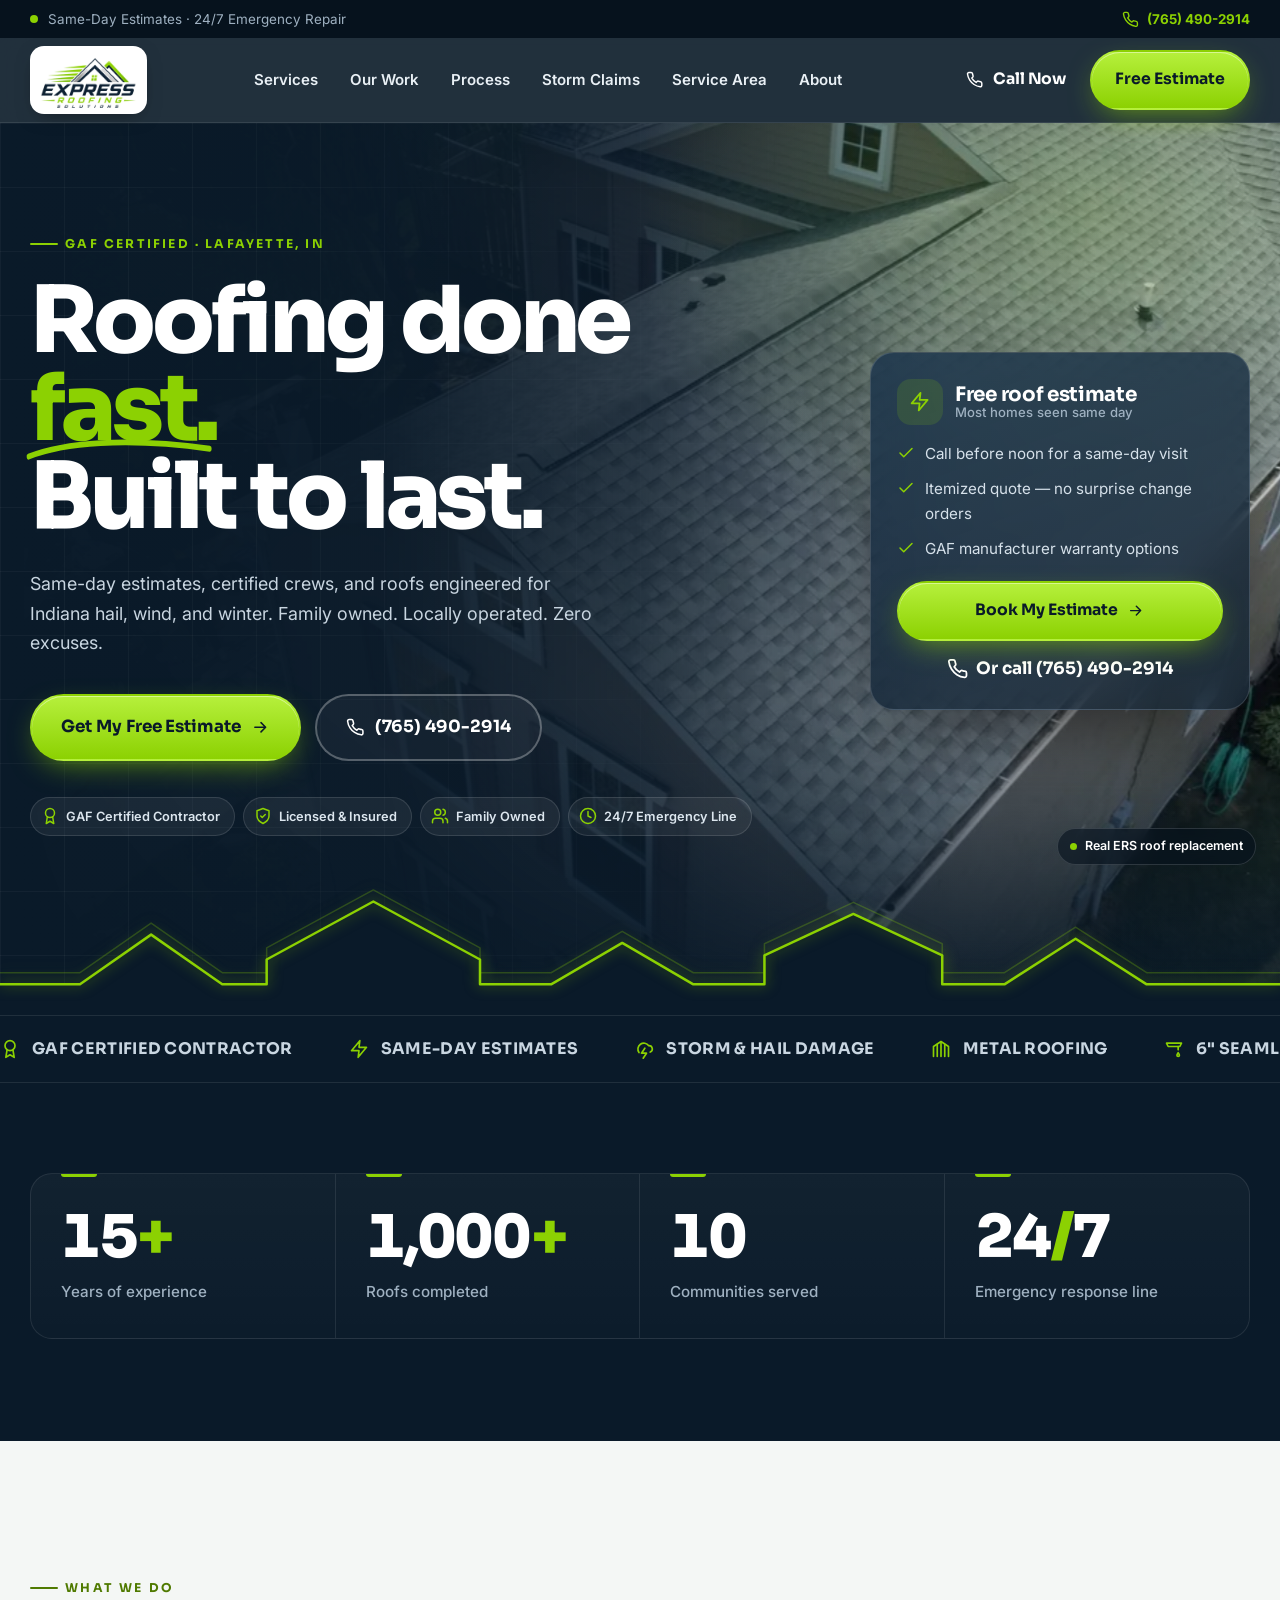
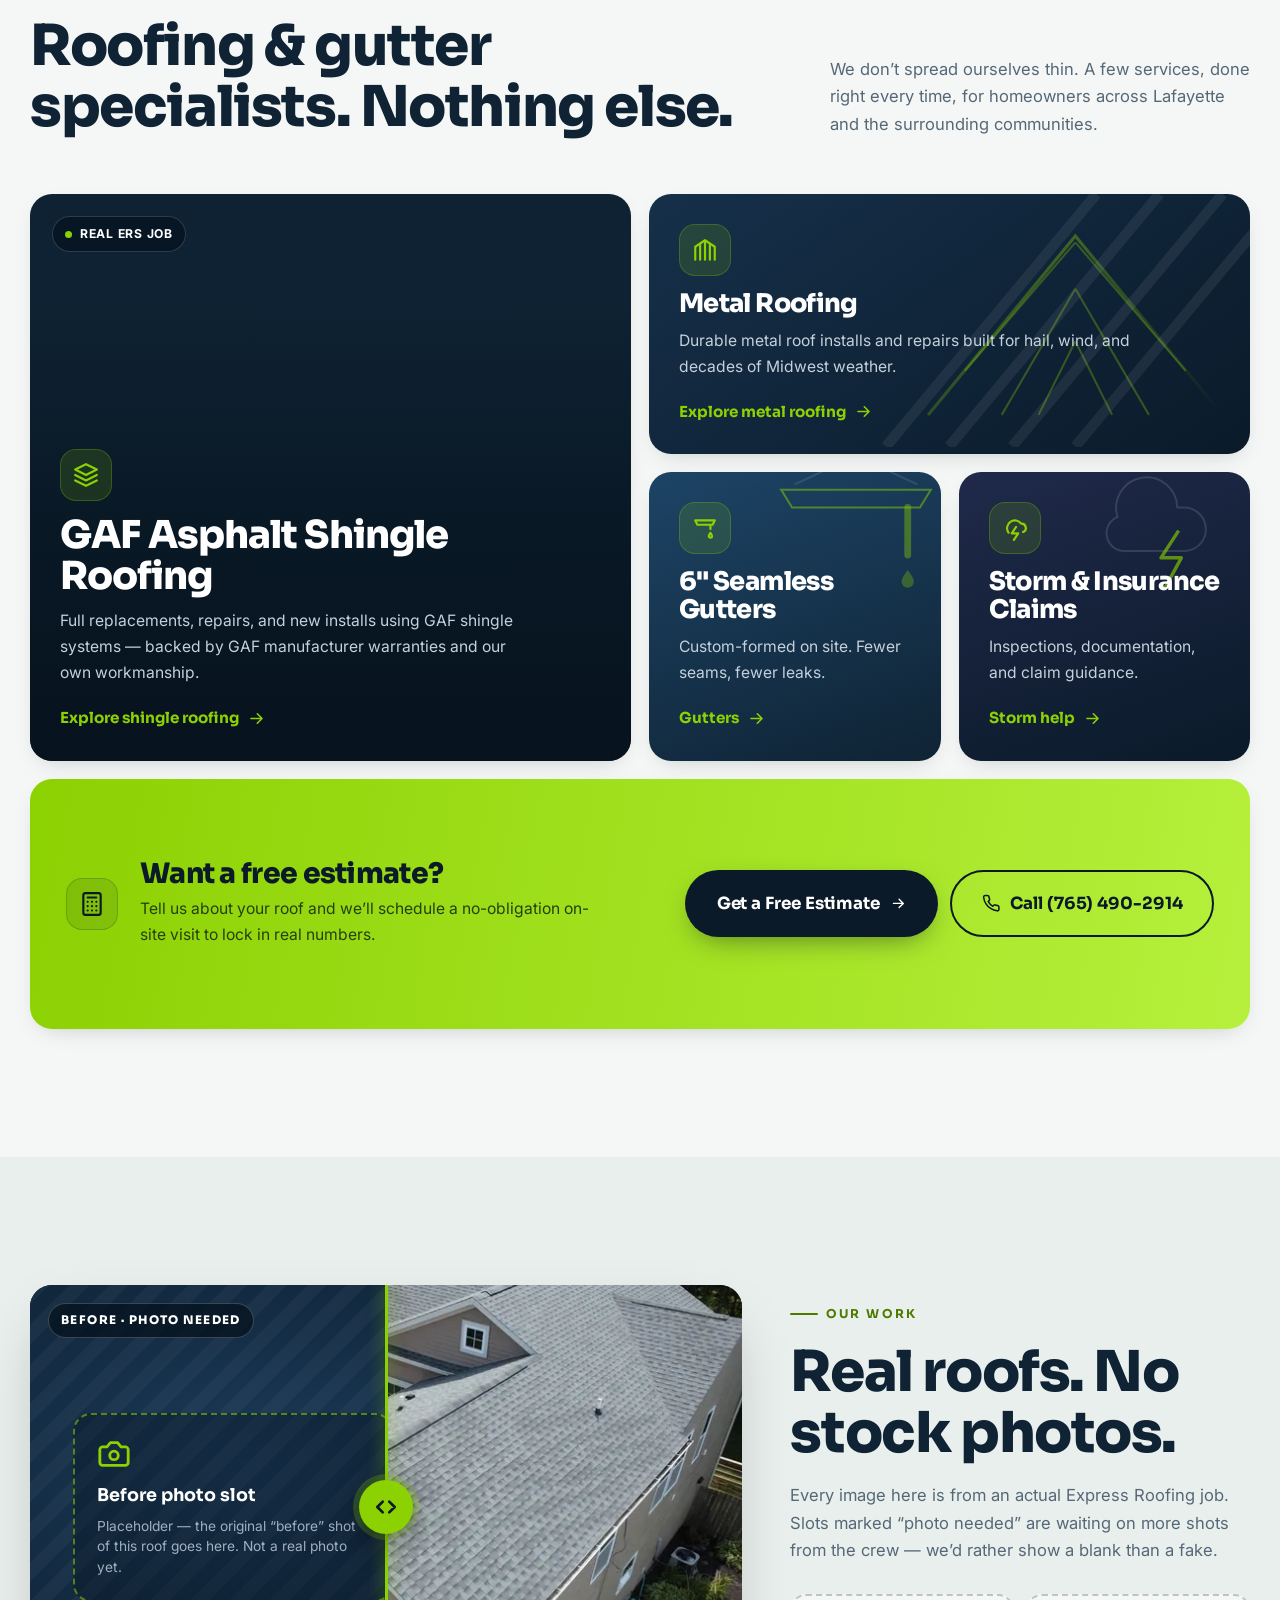
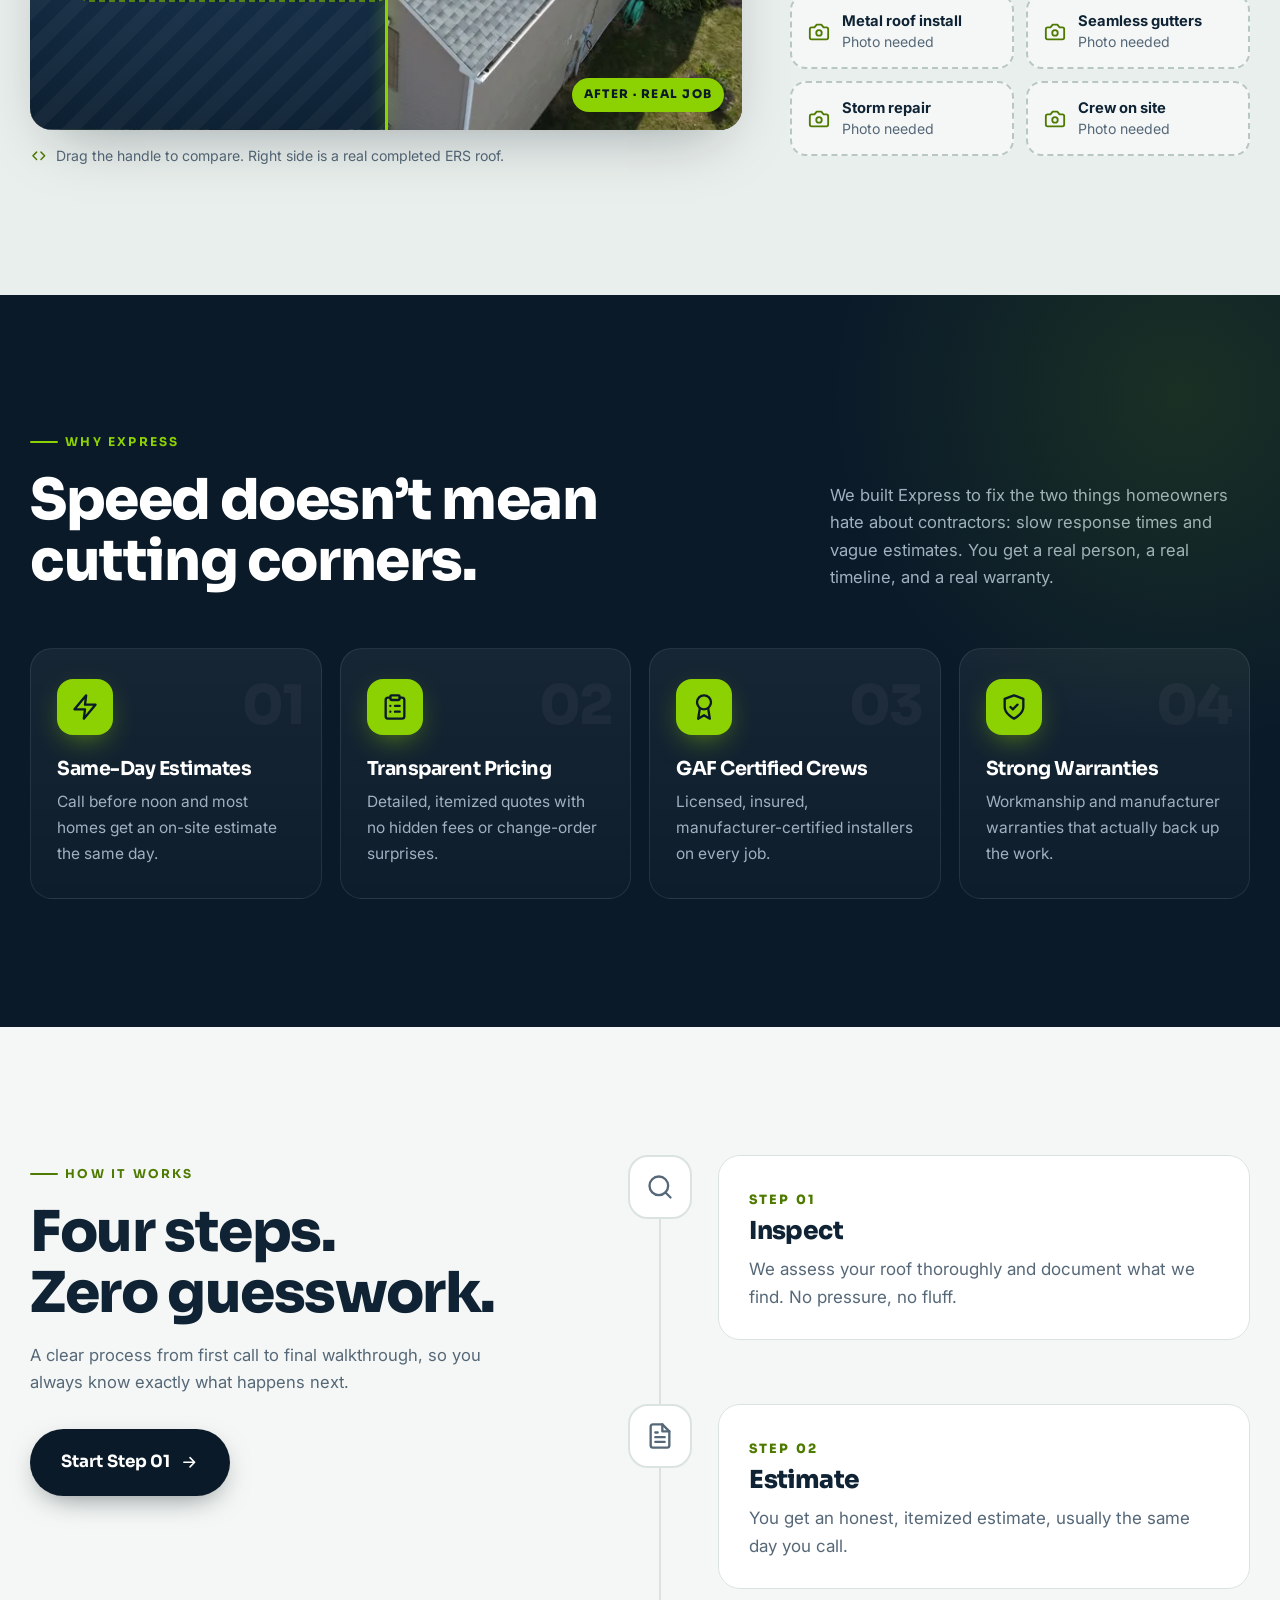
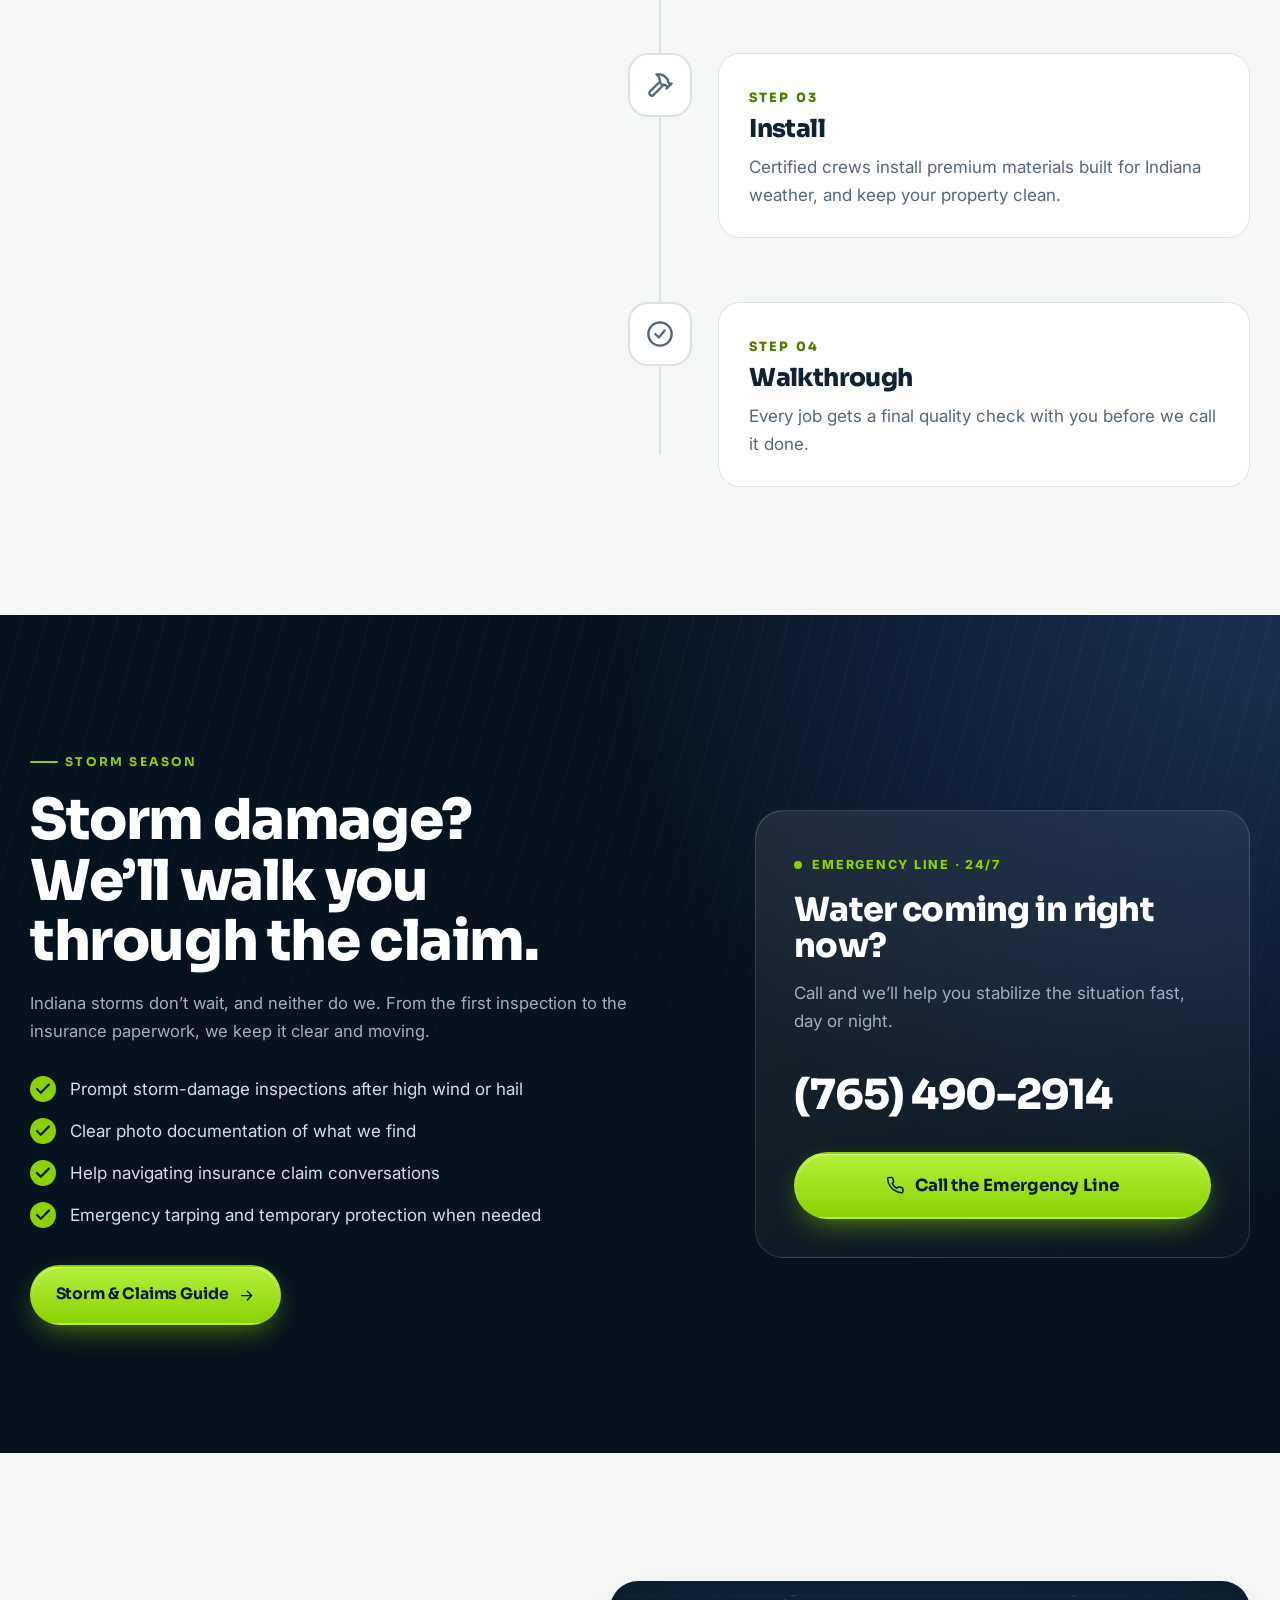
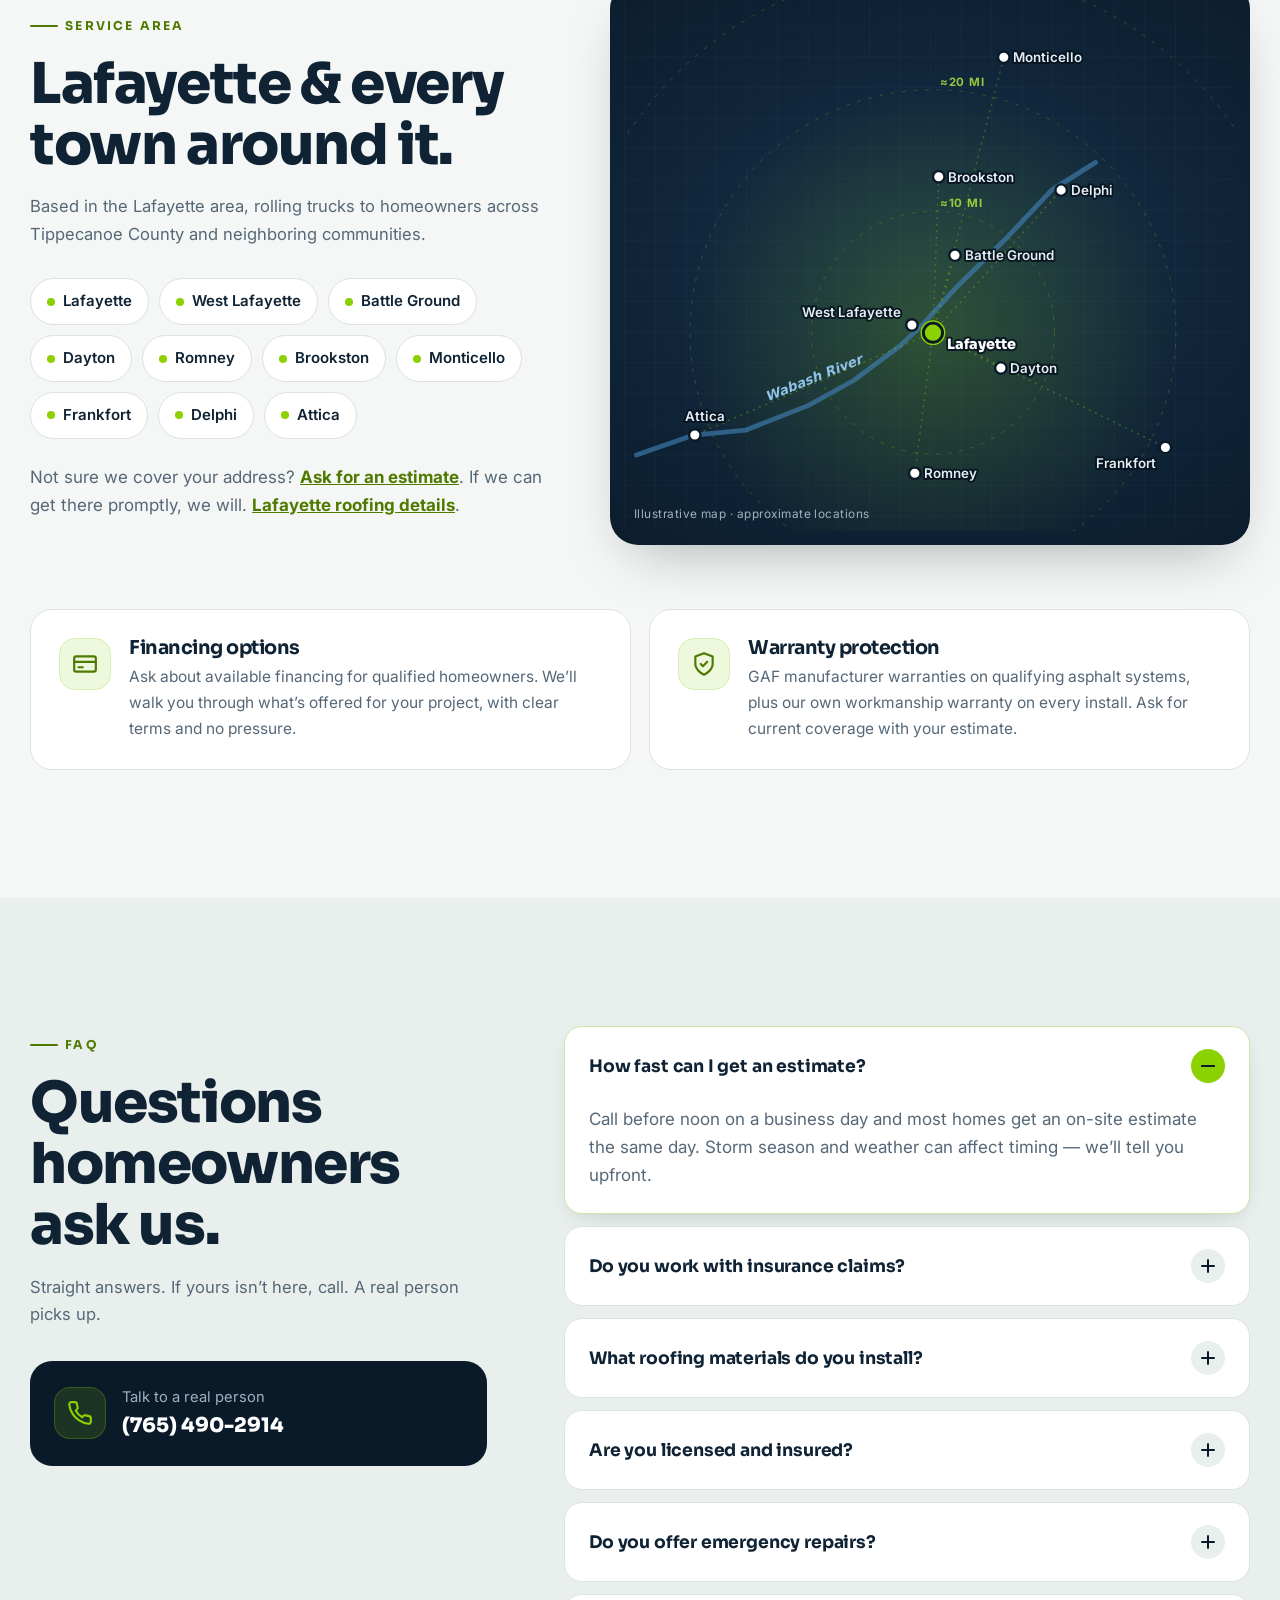
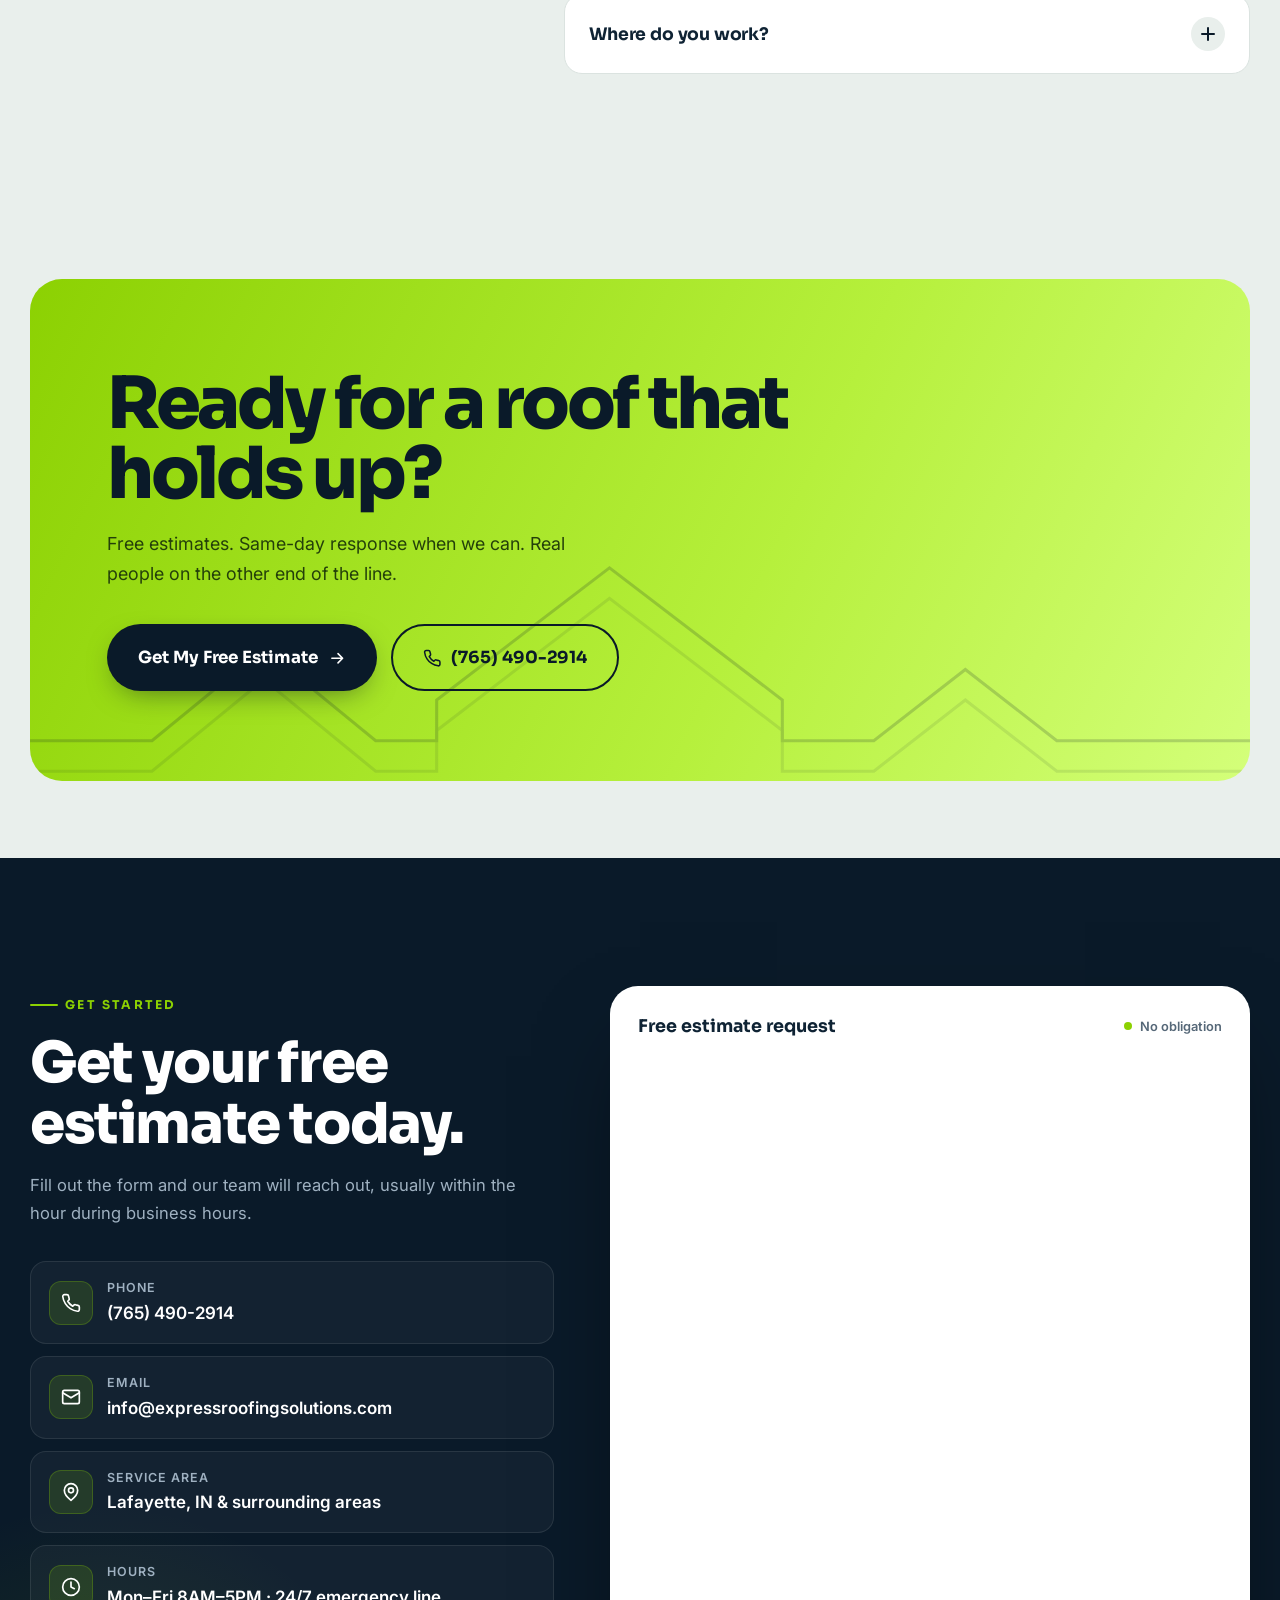
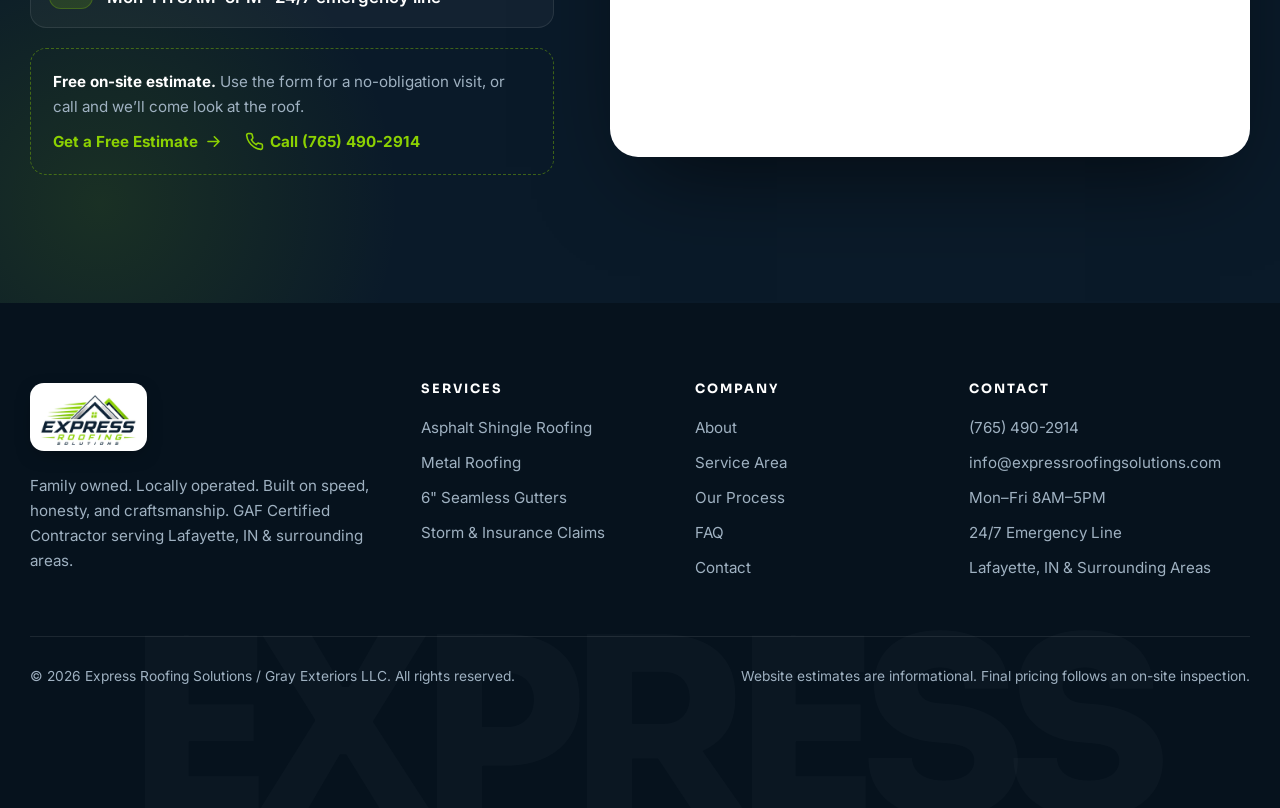
==== commit 23de35f0: "Remove internal estimate tool links Point the services banner and contact callout at the free estima" ====
--- a/index.html
+++ b/index.html
@@ -330,11 +330,14 @@
           <div class="tool-left">
             <span class="tile-icon"><svg class="icon" aria-hidden="true"><use href="#i-calc"/></svg></span>
             <div>
-              <h3>Want a ballpark first?</h3>
-              <p>Try our instant estimate tool, then book a free on-site visit to lock in real numbers.</p>
+              <h3>Want a free estimate?</h3>
+              <p>Tell us about your roof and we’ll schedule a no-obligation on-site visit to lock in real numbers.</p>
             </div>
           </div>
-          <a href="https://ers-f9f29.web.app" target="_blank" rel="noopener noreferrer" class="btn btn-dark btn-lg">Open Estimate Tool <svg class="icon" aria-hidden="true"><use href="#i-ext"/></svg></a>
+          <div class="tool-actions">
+            <a href="#contact" class="btn btn-dark btn-lg">Get a Free Estimate <svg class="icon icon-arrow" aria-hidden="true"><use href="#i-arrow"/></svg></a>
+            <a href="tel:+17654902914" class="btn btn-line-dark btn-lg"><svg class="icon" aria-hidden="true"><use href="#i-phone"/></svg>Call (765) 490-2914</a>
+          </div>
         </div>
       </div>
     </div>
@@ -621,8 +624,11 @@
           <li><span class="tile-icon"><svg class="icon" aria-hidden="true"><use href="#i-clock"/></svg></span><div><small>Hours</small><span>Mon–Fri 8AM–5PM · 24/7 emergency line</span></div></li>
         </ul>
         <div class="instant-estimate">
-          <p><strong style="color:#fff">Optional:</strong> Prefer a quick online ballpark first? Try our estimating app, then book a real on-site estimate to lock in numbers.</p>
-          <a href="https://ers-f9f29.web.app" target="_blank" rel="noopener noreferrer">Open instant estimate tool <svg class="icon" aria-hidden="true"><use href="#i-ext"/></svg></a>
+          <p><strong style="color:#fff">Free on-site estimate.</strong> Use the form for a no-obligation visit, or call and we’ll come look at the roof.</p>
+          <div class="instant-actions">
+            <a href="#contact">Get a Free Estimate <svg class="icon icon-arrow" aria-hidden="true"><use href="#i-arrow"/></svg></a>
+            <a href="tel:+17654902914"><svg class="icon" aria-hidden="true"><use href="#i-phone"/></svg>Call (765) 490-2914</a>
+          </div>
         </div>
       </div>
       <div class="form-card reveal reveal-delay-1">
--- a/styles.css
+++ b/styles.css
@@ -173,11 +173,12 @@
 .tile-metal{background:linear-gradient(145deg,var(--navy-700),var(--navy-900))}
 .tile-gutter{background:linear-gradient(160deg,#1d4466,var(--navy-800))}
 .tile-storm{background:linear-gradient(160deg,#20294a,var(--navy-900))}
-.tile-tool{grid-column:span 4;flex-direction:row;align-items:center;justify-content:space-between;gap:28px;background:linear-gradient(100deg,var(--lime) 0%,var(--lime-300) 100%);color:var(--navy-900);min-height:0;padding:30px 36px}
+.tile-tool{grid-column:span 4;flex-direction:row;flex-wrap:wrap;align-items:center;justify-content:space-between;gap:28px;background:linear-gradient(100deg,var(--lime) 0%,var(--lime-300) 100%);color:var(--navy-900);min-height:0;padding:30px 36px}
 .tile-tool h3{margin:0;font-size:clamp(1.3rem,2.2vw,1.8rem)}
 .tile-tool p{color:#25400a;margin-top:6px}
 .tile-tool .tile-icon{background:rgba(10,26,41,.1);border-color:rgba(10,26,41,.18);color:var(--navy-900)}
 .tile-tool .tool-left{display:flex;align-items:center;gap:22px}
+.tile-tool .tool-actions{display:flex;align-items:center;gap:12px;flex-wrap:wrap;flex:none}
 .tile-tool .btn-dark .icon{width:1em;height:1em}
 
 /* Before/After */
@@ -340,7 +341,8 @@
 .contact-details a,.contact-details span{color:#fff;font-weight:600;text-decoration:none;word-break:break-word}
 .contact-details a:hover{color:var(--lime-300)}
 .instant-estimate{margin-top:20px;padding:20px 22px;border-radius:16px;border:1px dashed rgba(140,209,2,.4);color:var(--on-dark-muted);font-size:.95rem}
-.instant-estimate a{display:inline-flex;align-items:center;gap:6px;margin-top:10px;color:var(--lime);font-weight:700;text-decoration:none}
+.instant-estimate .instant-actions{display:flex;flex-wrap:wrap;gap:8px 22px;margin-top:10px}
+.instant-estimate a{display:inline-flex;align-items:center;gap:6px;color:var(--lime);font-weight:700;text-decoration:none}
 .instant-estimate a:hover{color:var(--lime-300)}
 .form-card{background:#fff;border-radius:28px;padding:10px;box-shadow:0 40px 90px -30px rgba(0,0,0,.6);position:relative}
 .form-card-head{display:flex;align-items:center;justify-content:space-between;gap:12px;padding:16px 18px 12px;color:var(--text)}
@@ -457,7 +459,8 @@
   .tile-feature{min-height:420px}
   .tile-tool{flex-direction:column;align-items:flex-start;min-height:0}
   .tile-tool .tool-left{flex-direction:column;align-items:flex-start;gap:16px}
-  .tile-tool .btn{width:100%}
+  .tile-tool .tool-actions{width:100%;flex-direction:column;align-items:stretch}
+  .tile-tool .tool-actions .btn{width:100%}
   .why-grid{grid-template-columns:1fr}
   .slots{gap:10px}
   .slot{padding:12px;font-size:.8rem;gap:10px}
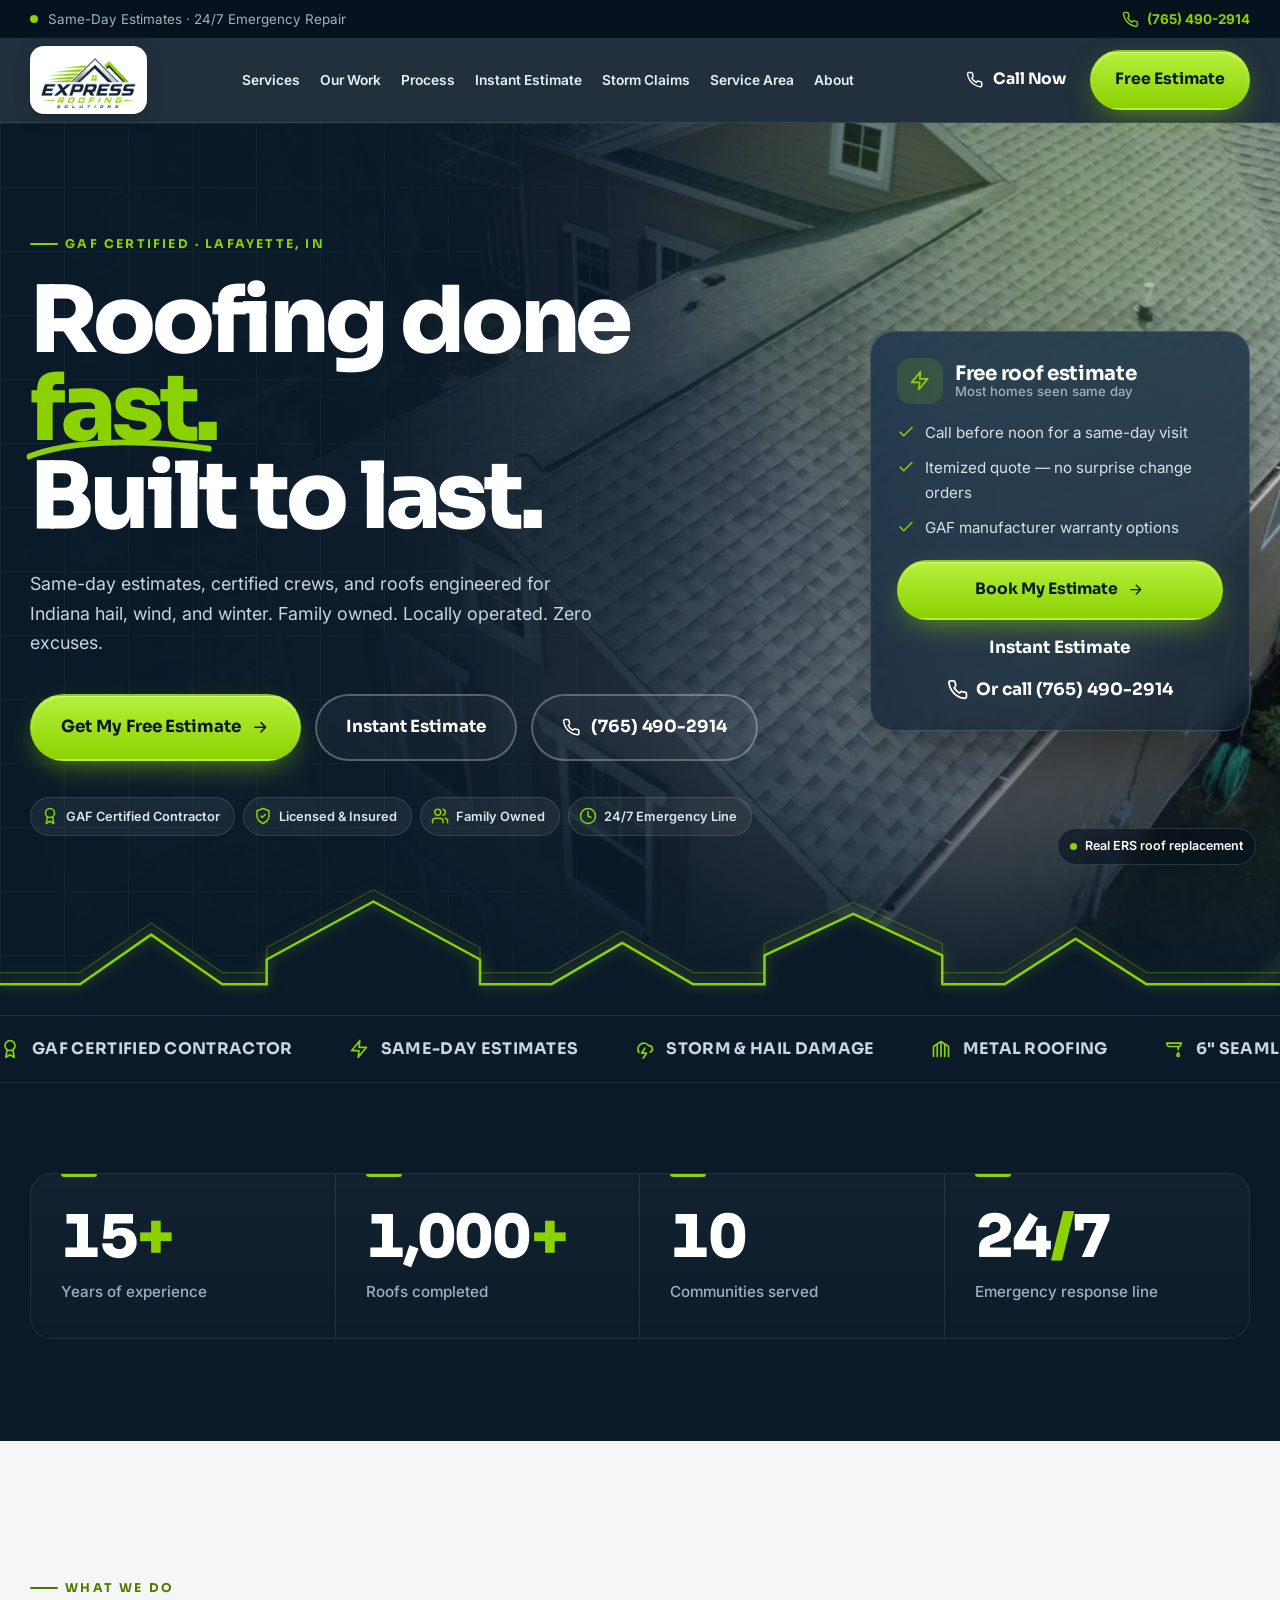
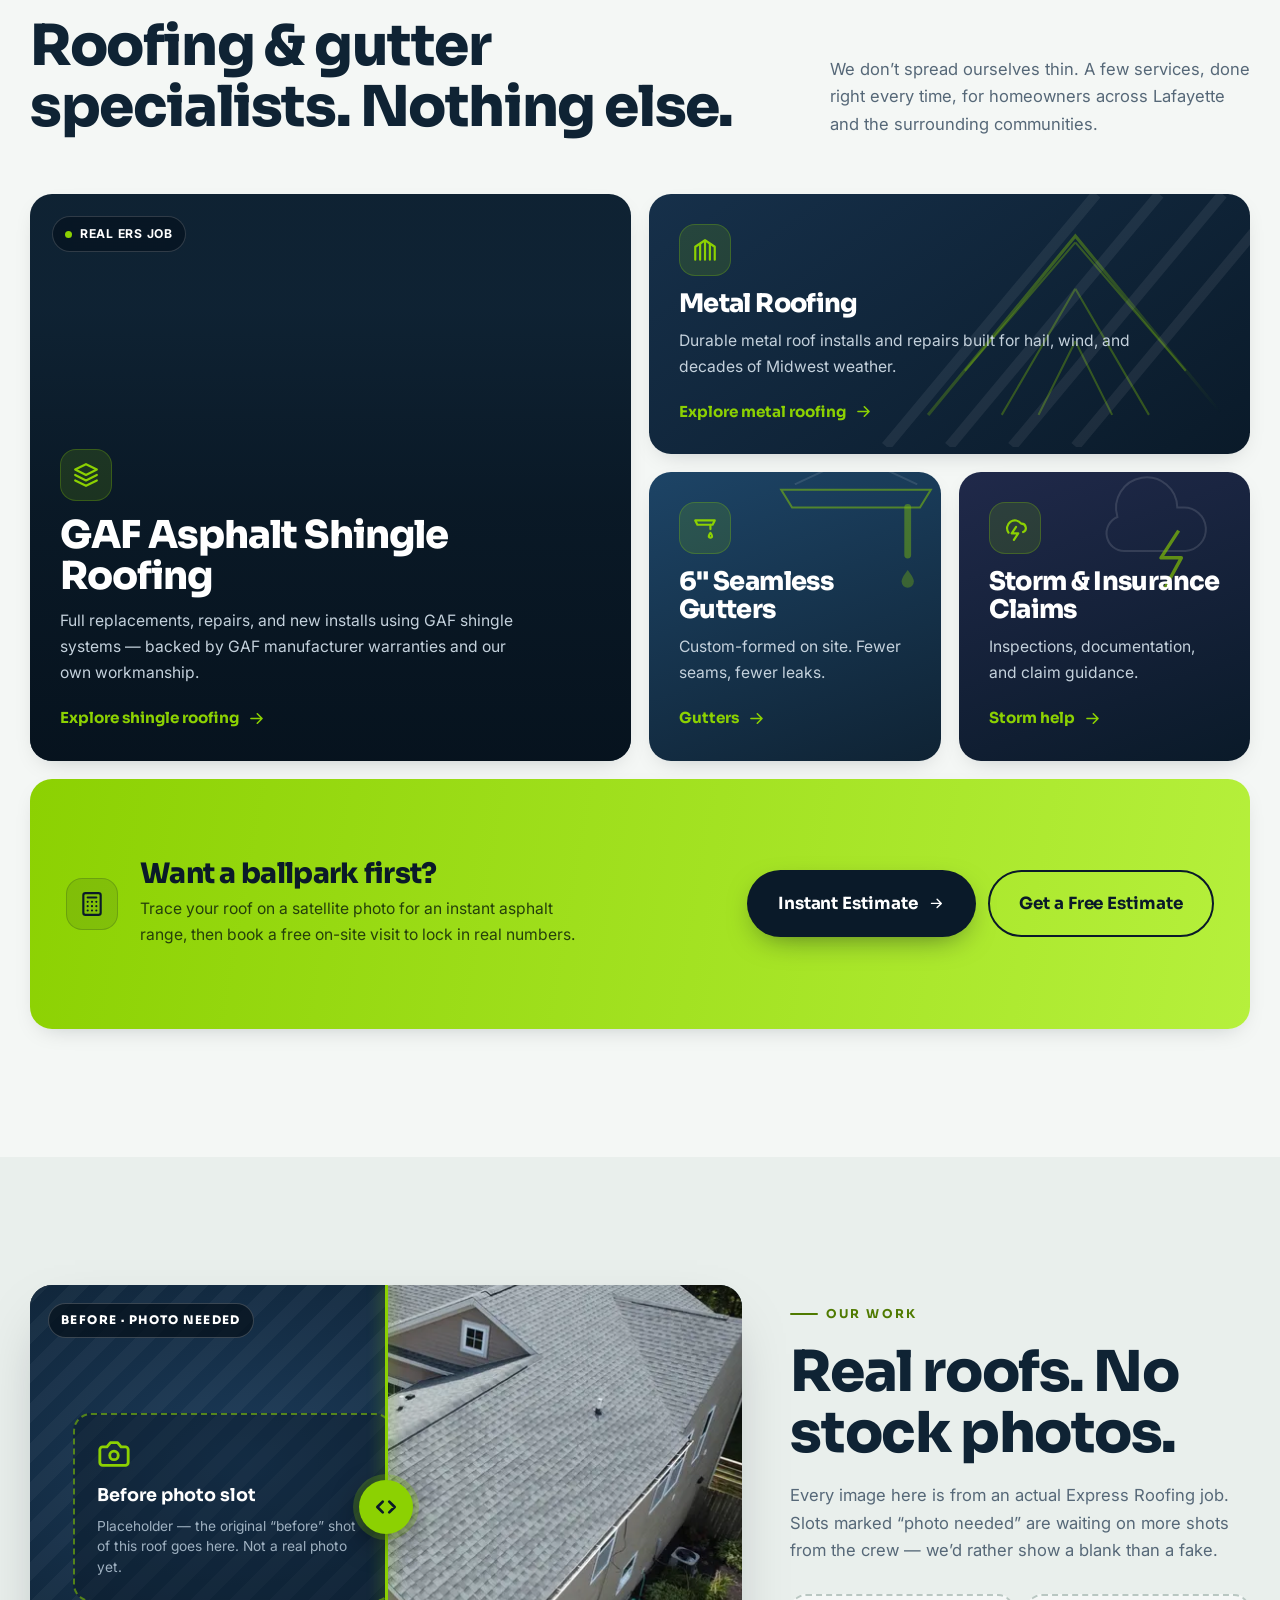
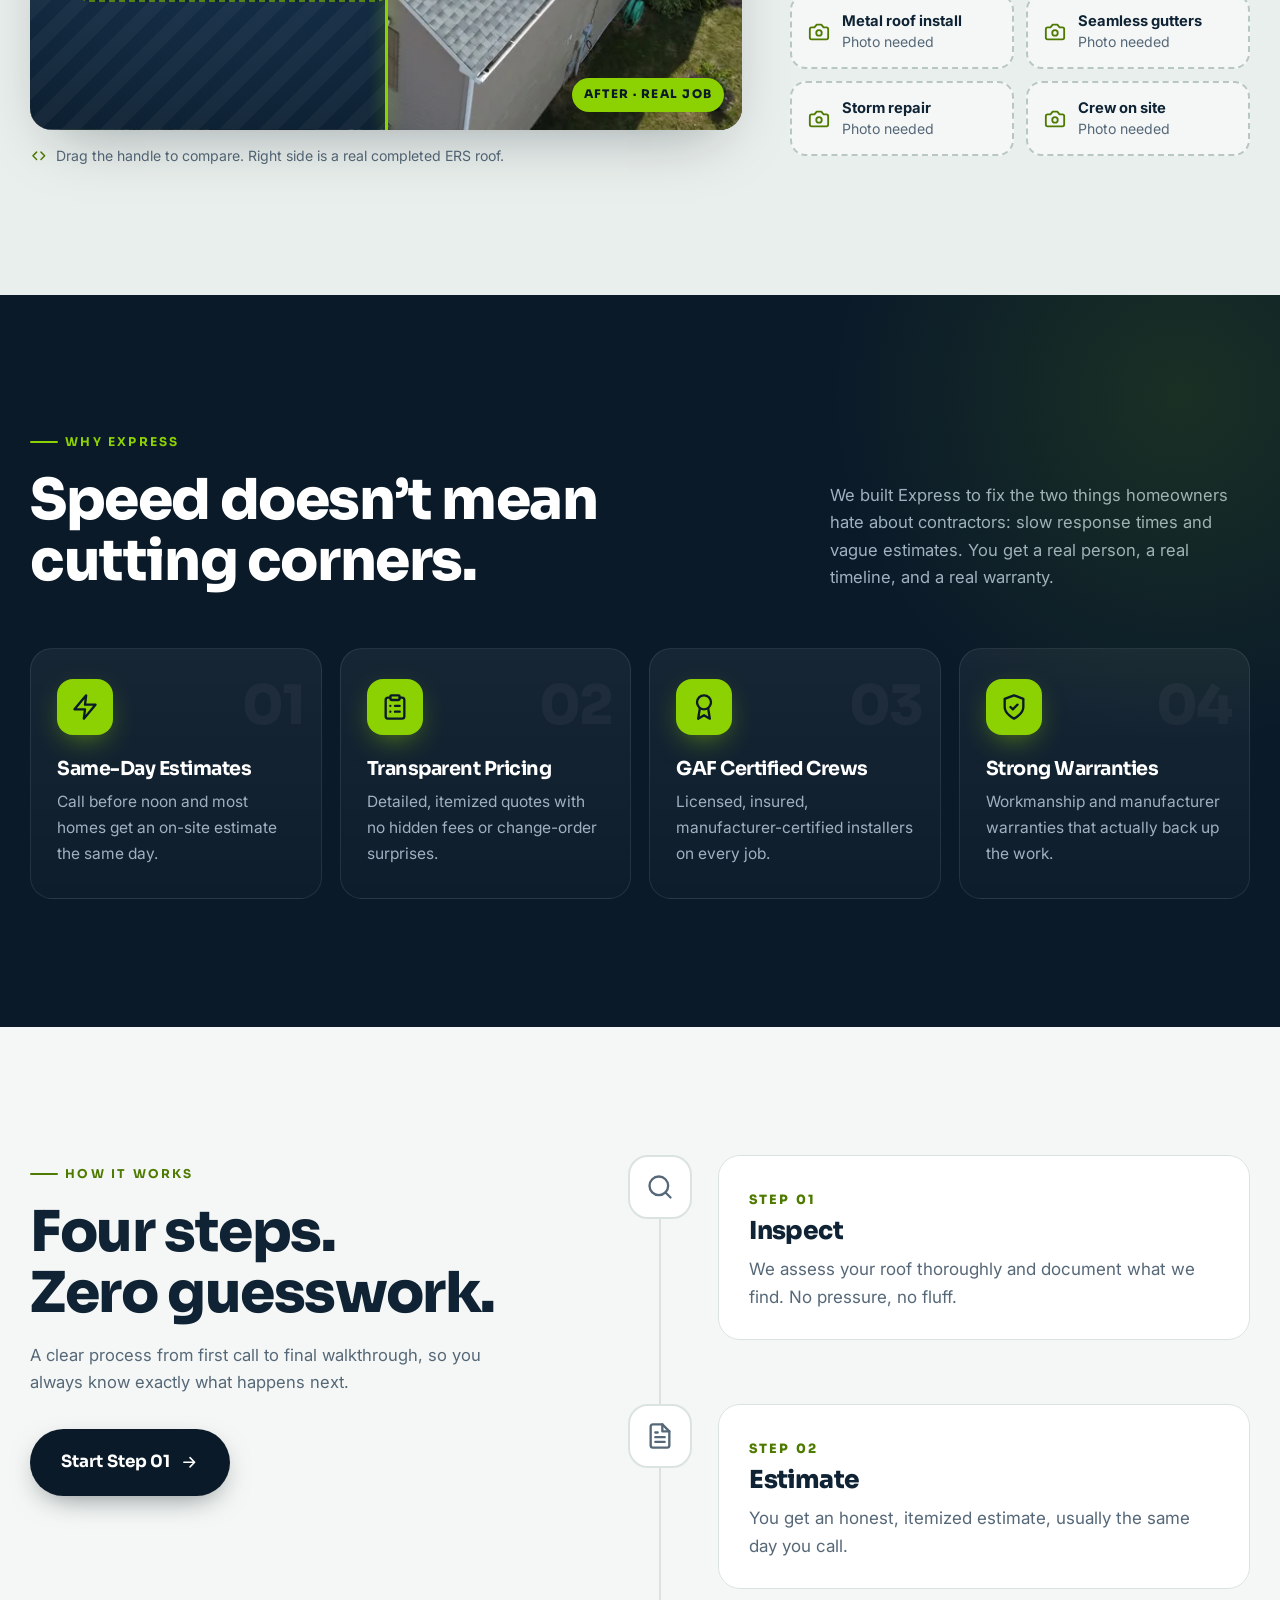
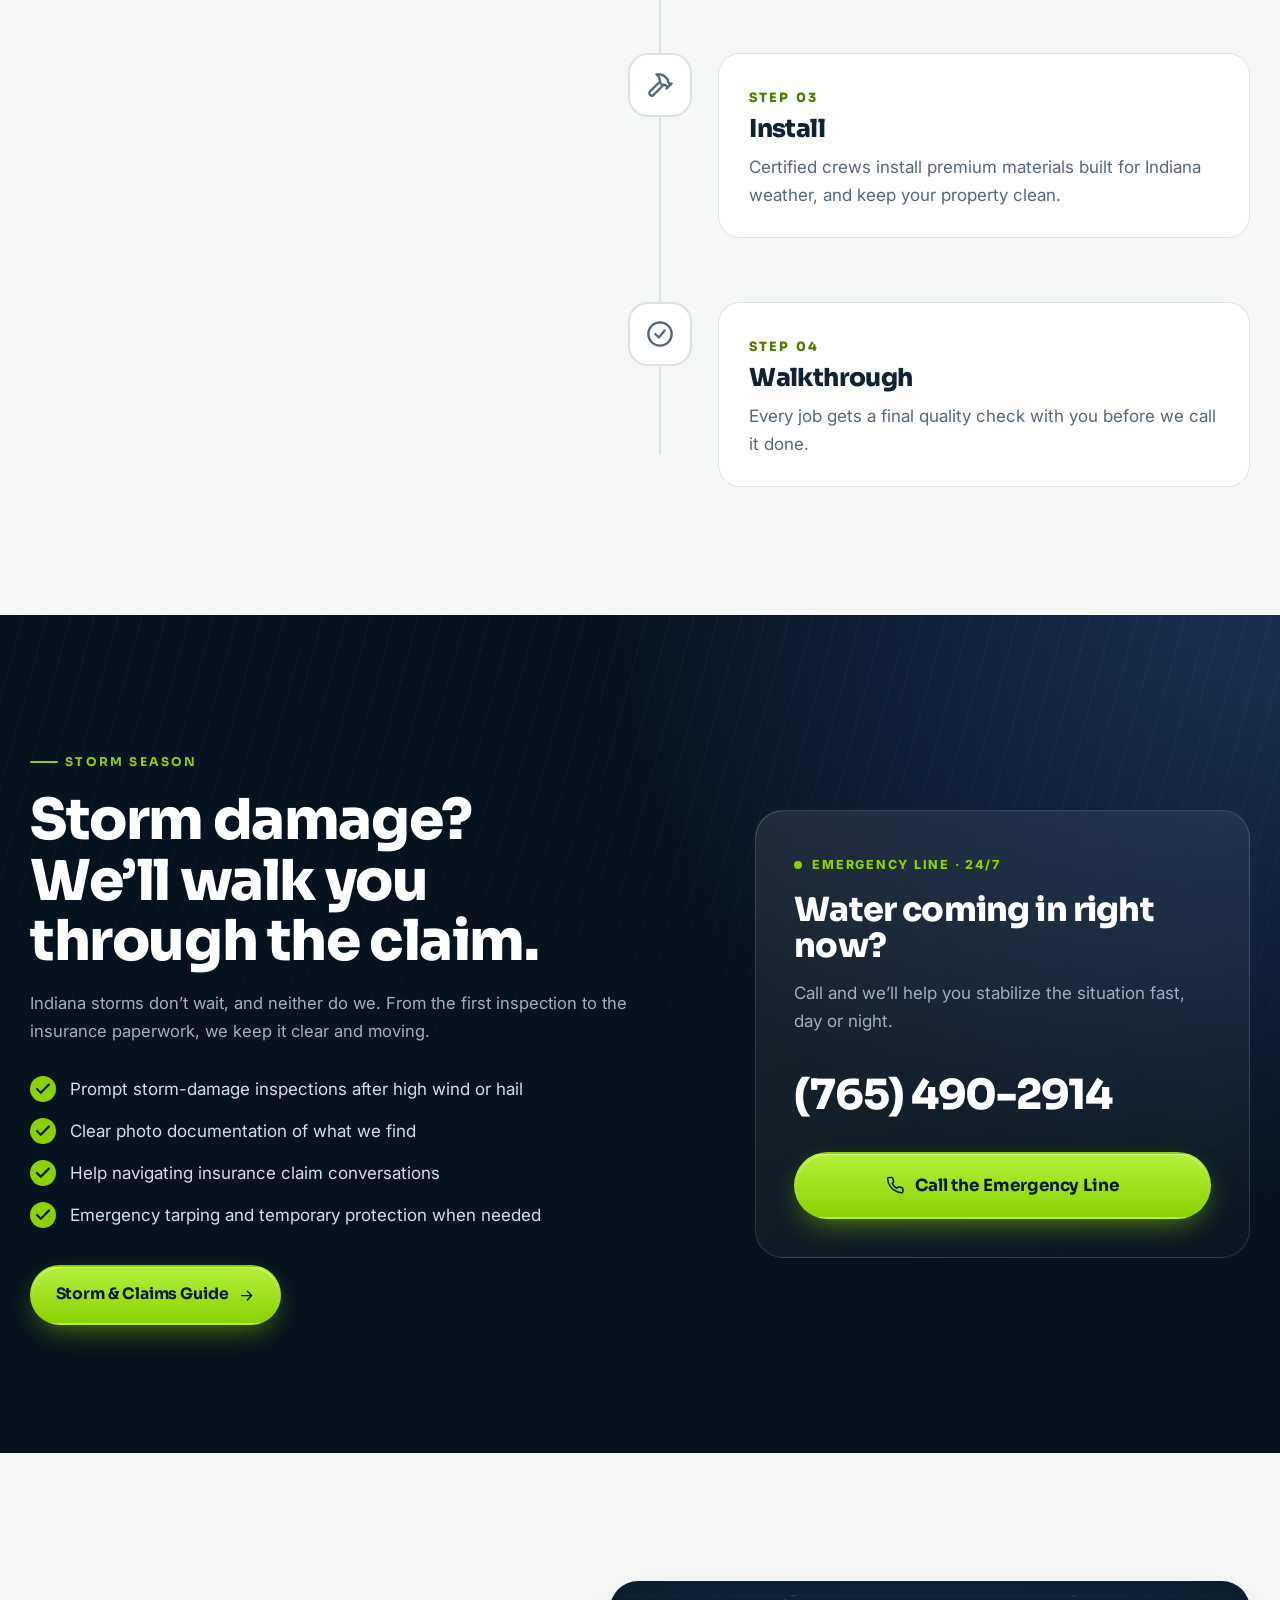
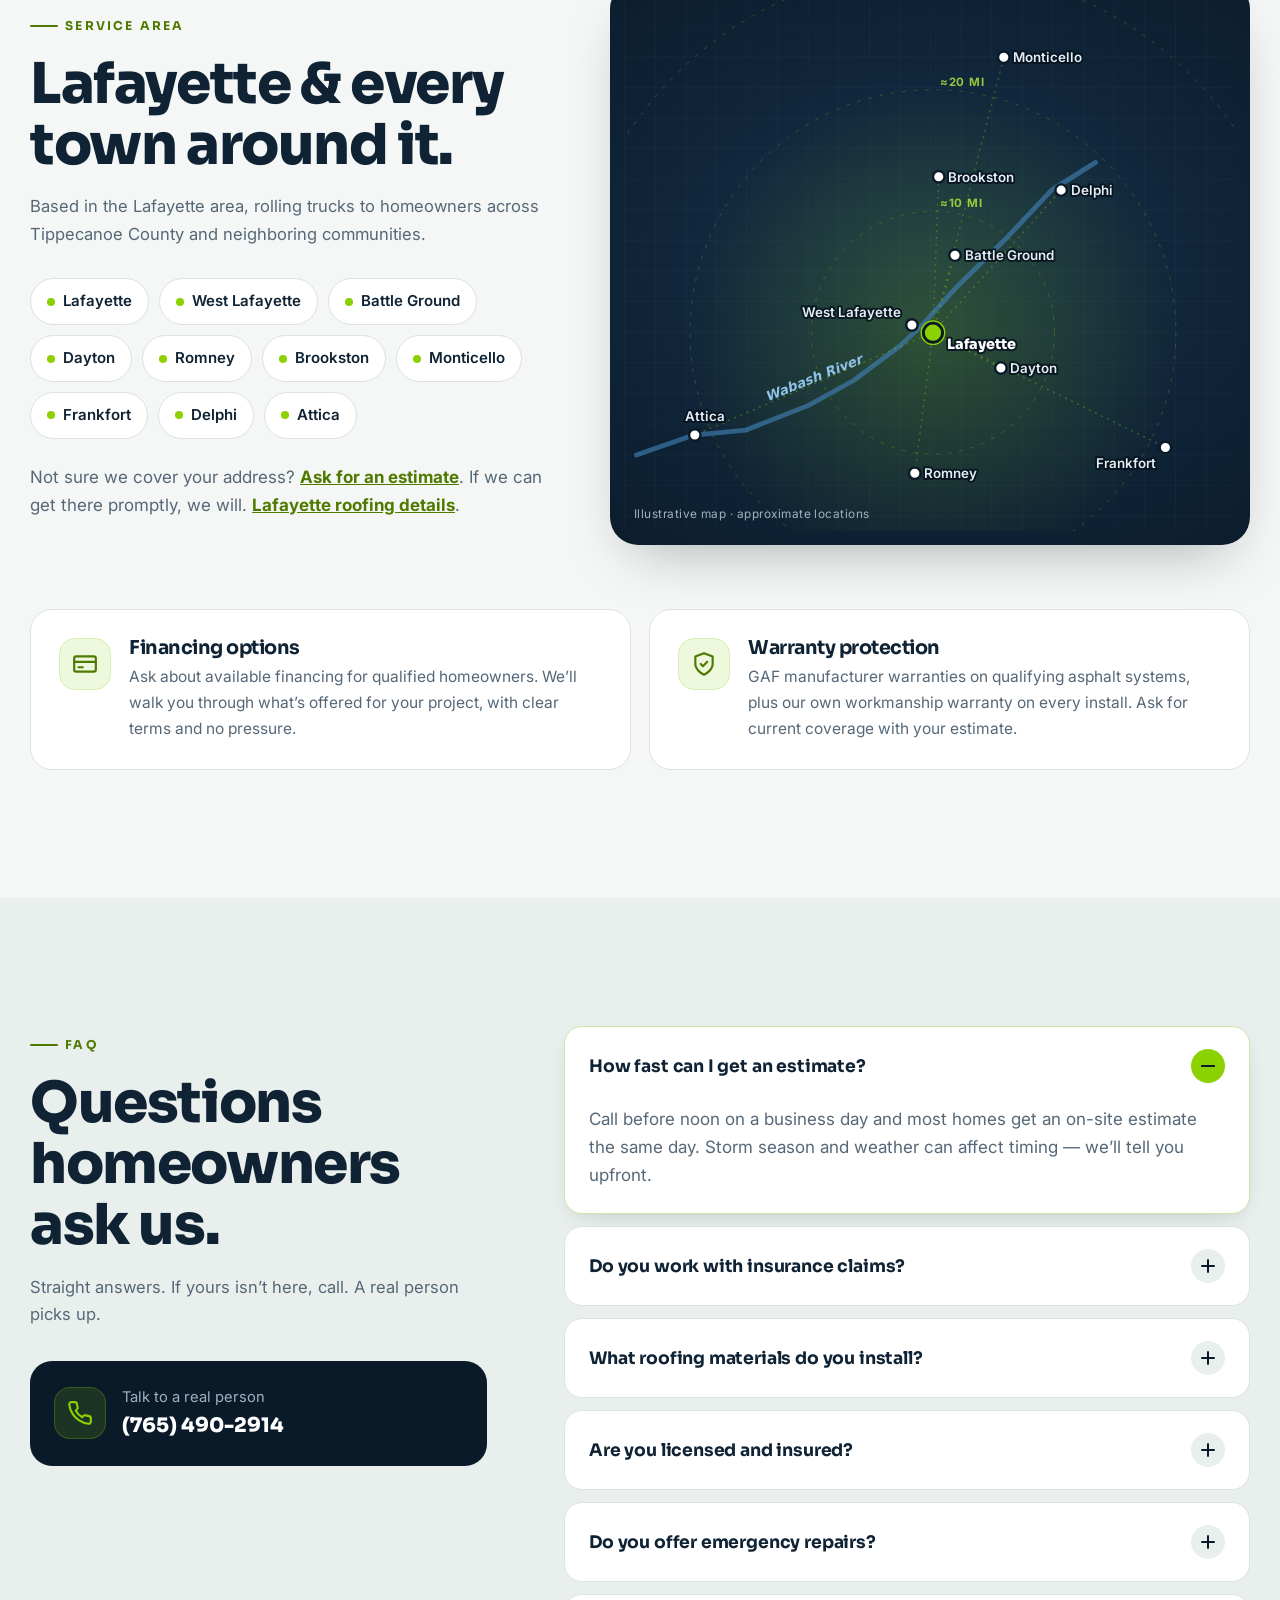
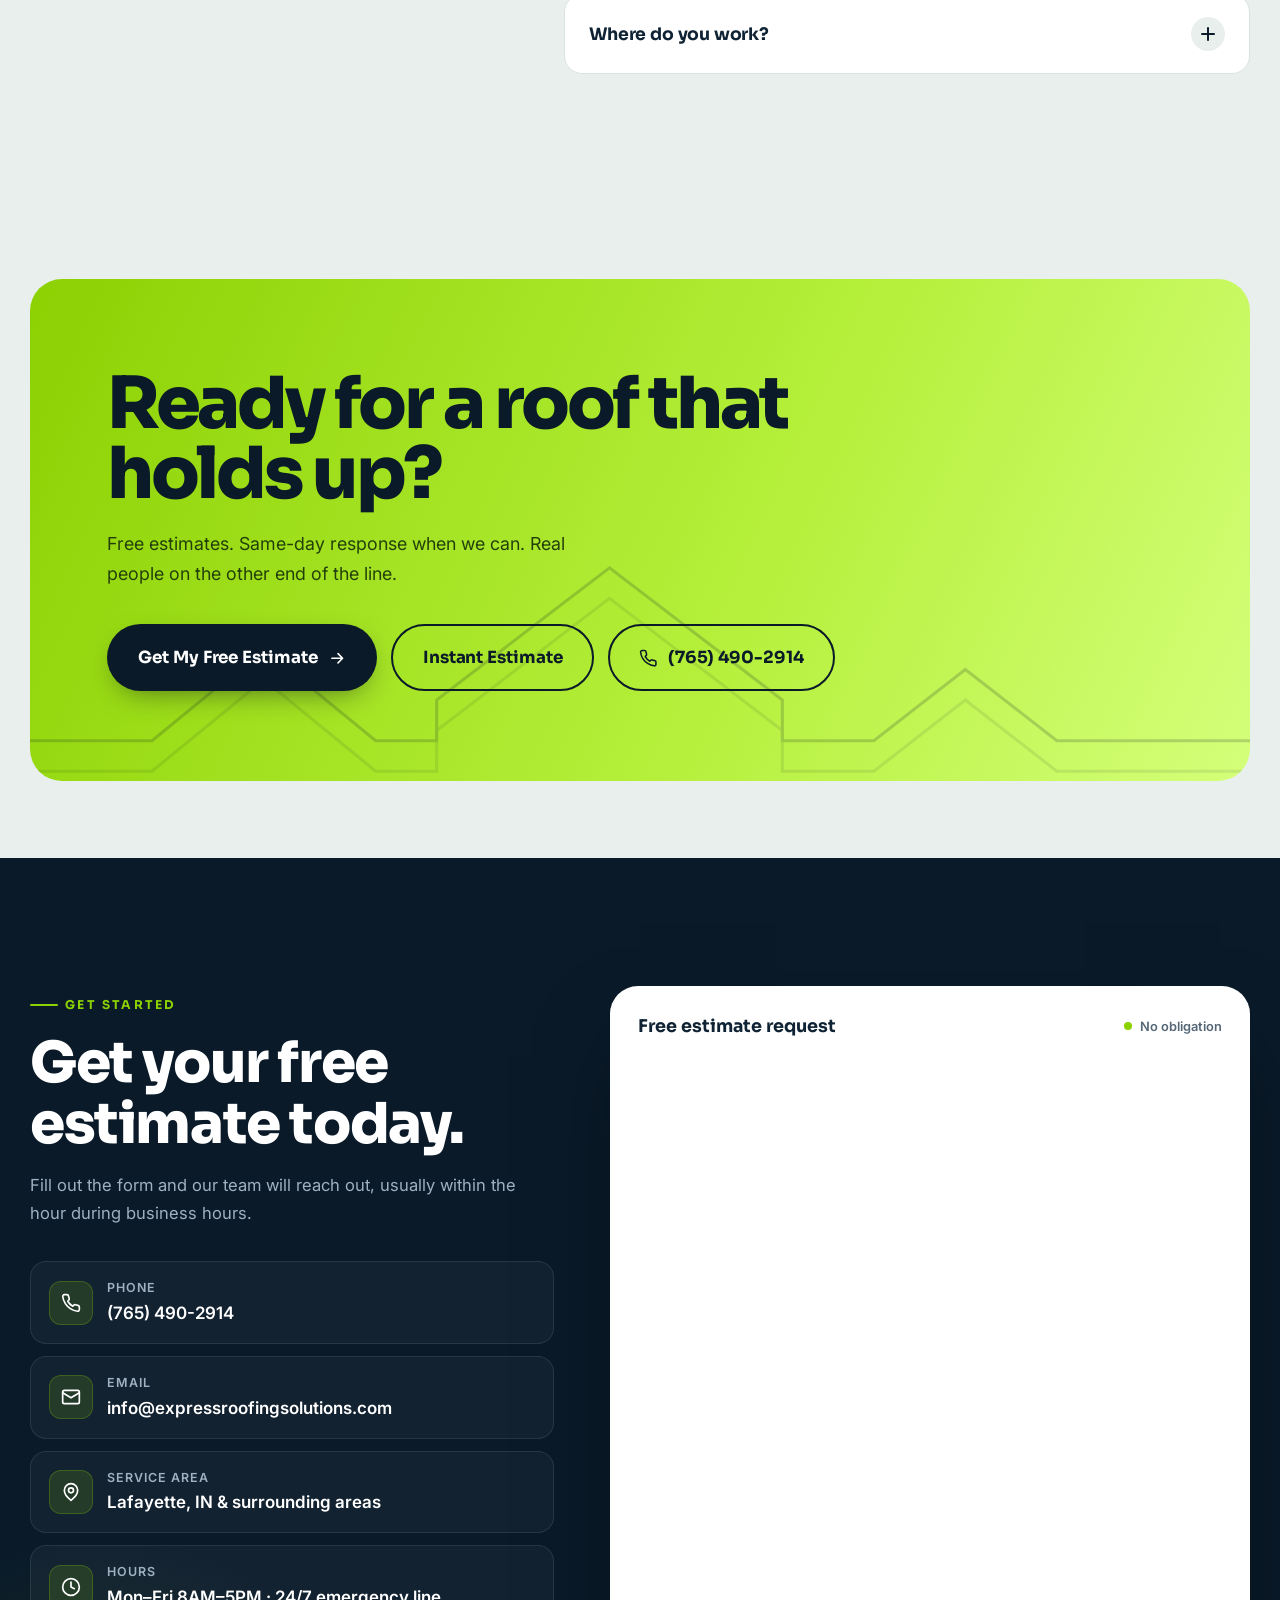
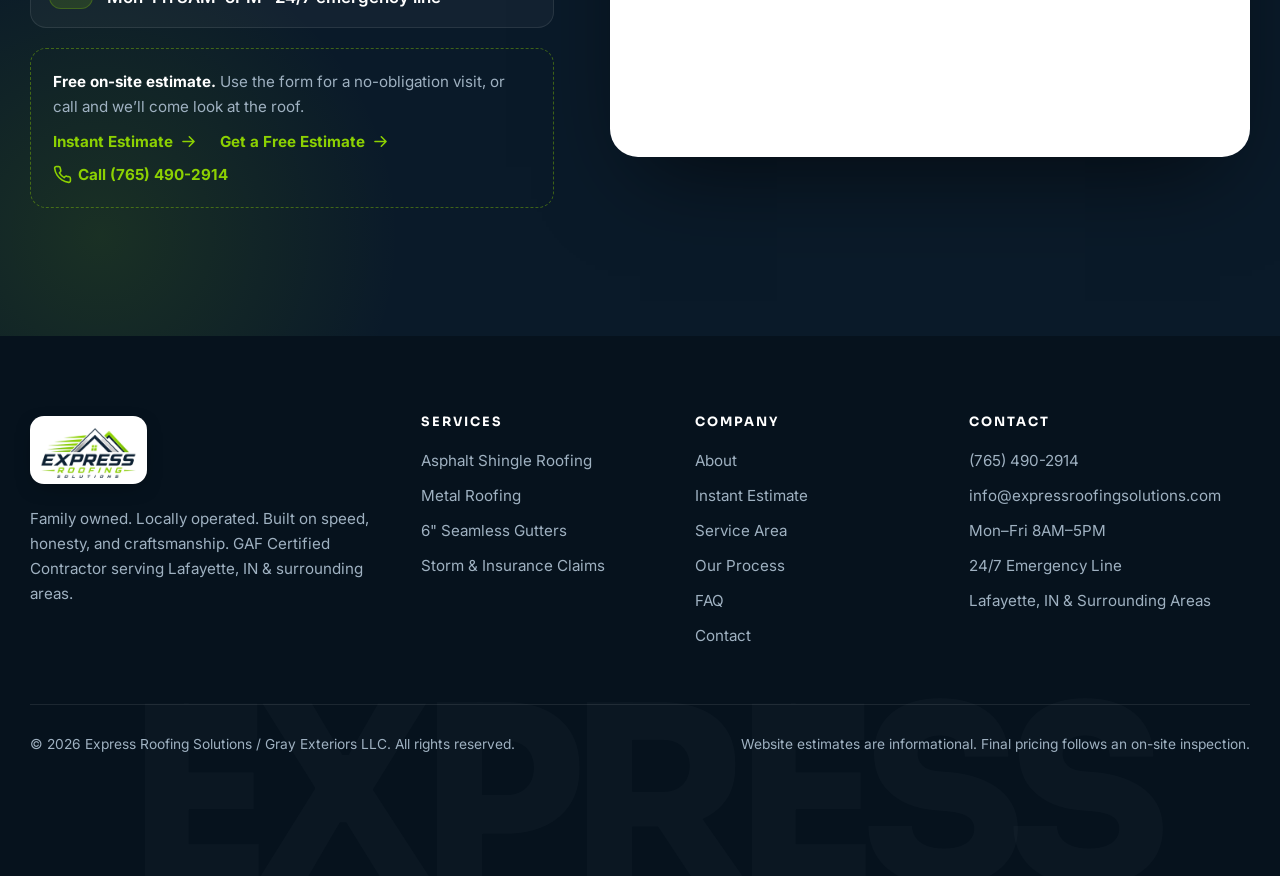
==== commit e6426454: "Add a customer instant roof estimate Let homeowners trace a satellite roof outline for a ballpark as" ====
--- a/index.html
+++ b/index.html
@@ -167,6 +167,7 @@
       <a href="#services">Services</a>
       <a href="#work">Our Work</a>
       <a href="#process">Process</a>
+      <a href="instant-estimate.html">Instant Estimate</a>
       <a href="storm-damage-insurance-claims.html">Storm Claims</a>
       <a href="lafayette-roofing.html">Service Area</a>
       <a href="about.html">About</a>
@@ -206,6 +207,7 @@
         <p class="hero-sub">Same-day estimates, certified crews, and roofs engineered for Indiana hail, wind, and winter. Family owned. Locally operated. Zero excuses.</p>
         <div class="hero-actions">
           <a href="#contact" class="btn btn-primary btn-lg">Get My Free Estimate <svg class="icon icon-arrow" aria-hidden="true"><use href="#i-arrow"/></svg></a>
+          <a href="instant-estimate.html" class="btn btn-outline btn-lg">Instant Estimate</a>
           <a href="tel:+17654902914" class="btn btn-outline btn-lg"><svg class="icon" aria-hidden="true"><use href="#i-phone"/></svg>(765) 490-2914</a>
         </div>
         <ul class="trust-chips" aria-label="Credentials">
@@ -227,6 +229,7 @@
           <li><svg class="icon" aria-hidden="true"><use href="#i-check"/></svg>GAF manufacturer warranty options</li>
         </ul>
         <a href="#contact" class="btn btn-primary">Book My Estimate <svg class="icon icon-arrow" aria-hidden="true"><use href="#i-arrow"/></svg></a>
+        <a href="instant-estimate.html" class="hero-card-phone">Instant Estimate</a>
         <a href="tel:+17654902914" class="hero-card-phone"><svg class="icon" aria-hidden="true"><use href="#i-phone"/></svg>Or call (765) 490-2914</a>
       </aside>
     </div>
@@ -330,13 +333,13 @@
           <div class="tool-left">
             <span class="tile-icon"><svg class="icon" aria-hidden="true"><use href="#i-calc"/></svg></span>
             <div>
-              <h3>Want a free estimate?</h3>
-              <p>Tell us about your roof and we’ll schedule a no-obligation on-site visit to lock in real numbers.</p>
+              <h3>Want a ballpark first?</h3>
+              <p>Trace your roof on a satellite photo for an instant asphalt range, then book a free on-site visit to lock in real numbers.</p>
             </div>
           </div>
           <div class="tool-actions">
-            <a href="#contact" class="btn btn-dark btn-lg">Get a Free Estimate <svg class="icon icon-arrow" aria-hidden="true"><use href="#i-arrow"/></svg></a>
-            <a href="tel:+17654902914" class="btn btn-line-dark btn-lg"><svg class="icon" aria-hidden="true"><use href="#i-phone"/></svg>Call (765) 490-2914</a>
+            <a href="instant-estimate.html" class="btn btn-dark btn-lg">Instant Estimate <svg class="icon icon-arrow" aria-hidden="true"><use href="#i-arrow"/></svg></a>
+            <a href="#contact" class="btn btn-line-dark btn-lg">Get a Free Estimate</a>
           </div>
         </div>
       </div>
@@ -604,6 +607,7 @@
         <p>Free estimates. Same-day response when we can. Real people on the other end of the line.</p>
         <div class="cta-actions">
           <a href="#contact" class="btn btn-dark btn-lg">Get My Free Estimate <svg class="icon icon-arrow" aria-hidden="true"><use href="#i-arrow"/></svg></a>
+          <a href="instant-estimate.html" class="btn btn-line-dark btn-lg">Instant Estimate</a>
           <a href="tel:+17654902914" class="btn btn-line-dark btn-lg"><svg class="icon" aria-hidden="true"><use href="#i-phone"/></svg>(765) 490-2914</a>
         </div>
       </div>
@@ -626,6 +630,7 @@
         <div class="instant-estimate">
           <p><strong style="color:#fff">Free on-site estimate.</strong> Use the form for a no-obligation visit, or call and we’ll come look at the roof.</p>
           <div class="instant-actions">
+            <a href="instant-estimate.html">Instant Estimate <svg class="icon icon-arrow" aria-hidden="true"><use href="#i-arrow"/></svg></a>
             <a href="#contact">Get a Free Estimate <svg class="icon icon-arrow" aria-hidden="true"><use href="#i-arrow"/></svg></a>
             <a href="tel:+17654902914"><svg class="icon" aria-hidden="true"><use href="#i-phone"/></svg>Call (765) 490-2914</a>
           </div>
@@ -676,6 +681,7 @@
     <div class="footer-col">
       <h5>Company</h5>
       <a href="about.html">About</a>
+      <a href="instant-estimate.html">Instant Estimate</a>
       <a href="lafayette-roofing.html">Service Area</a>
       <a href="#process">Our Process</a>
       <a href="#faq">FAQ</a>
--- a/styles.css
+++ b/styles.css
@@ -72,8 +72,9 @@
 .logo{display:inline-flex;text-decoration:none;flex:none}
 .logo-badge{display:inline-flex;background:#fff;border-radius:14px;padding:6px 10px;box-shadow:0 6px 20px -8px rgba(0,0,0,.5)}
 .logo-img{height:56px;width:auto}
-.main-nav{display:flex;gap:4px;margin-inline:auto}
-.main-nav a{color:var(--on-dark);text-decoration:none;font-weight:600;font-size:.94rem;padding:10px 14px;border-radius:999px;transition:background .2s,color .2s}
+.main-nav{display:flex;gap:2px;margin-inline:auto;min-width:0}
+.main-nav a{color:var(--on-dark);text-decoration:none;font-weight:600;font-size:.86rem;padding:8px 9px;border-radius:999px;transition:background .2s,color .2s;white-space:nowrap}
+.main-nav a[aria-current="page"]{color:var(--lime);background:rgba(140,209,2,.12)}
 .main-nav a:hover{background:rgba(255,255,255,.07);color:#fff}
 .header-cta{display:flex;align-items:center;gap:6px}
 .nav-toggle{display:none;width:46px;height:46px;border-radius:12px;border:1px solid var(--line-dark);background:rgba(255,255,255,.04);cursor:pointer;flex-direction:column;justify-content:center;align-items:center;gap:5px;margin-left:auto}
@@ -403,7 +404,7 @@
 
 /* Responsive */
 @media (max-width:1100px){
-  .main-nav a{padding:10px 10px;font-size:.9rem}
+  .main-nav a{padding:8px 7px;font-size:.78rem}
   .header-cta .btn-ghost{display:none}
   .hero-inner{grid-template-columns:1fr;gap:40px}
   .hero-card{justify-self:start}
@@ -499,6 +500,64 @@
   .mobile-cta-bar .btn{width:100%}
   .site-footer{padding-bottom:140px}
 }
+/* Instant estimate */
+.est-hero{padding-bottom:clamp(36px,5vw,64px)}
+.est-hero h1{max-width:14ch}
+.est-shell{position:relative;z-index:1;margin-top:-28px;padding:0 0 clamp(48px,8vw,88px)}
+.est-progress{display:flex;gap:8px;list-style:none;padding:0;margin:0 0 18px;overflow:auto}
+.est-progress li{flex:none}
+.est-progress button{font-family:var(--font-head);font-weight:700;font-size:.82rem;color:var(--muted);background:#fff;border:1px solid var(--line);border-radius:999px;padding:10px 14px;min-height:44px;cursor:pointer}
+.est-progress button[aria-current="step"]{background:var(--navy-800);color:#fff;border-color:var(--navy-800)}
+.est-progress button:disabled{opacity:.45;cursor:not-allowed}
+.est-card{background:#fff;border:1px solid var(--line);border-radius:22px;box-shadow:var(--shadow-sm);padding:clamp(18px,3vw,28px)}
+.est-card h2{font-size:clamp(1.6rem,3vw,2.2rem);font-weight:800}
+.est-lead{color:var(--muted);margin-top:8px;max-width:62ch}
+.est-search{position:relative;margin-top:22px}
+.est-search label,.est-field label,.est-fallback label{display:block;font-weight:700;font-size:.92rem;margin-bottom:8px}
+.est-search input,.est-field input,.est-field select,.est-fallback input,.est-fallback select{width:100%;font:inherit;color:var(--text);background:#fff;border:2px solid var(--line);border-radius:14px;padding:14px 16px;min-height:52px}
+.est-search input:focus,.est-field input:focus,.est-field select:focus,.est-fallback input:focus,.est-fallback select:focus{outline:3px solid var(--lime);outline-offset:2px;border-color:var(--lime-600)}
+.est-suggest{position:relative;z-index:30;margin-top:8px;background:#fff;border:1px solid var(--line);border-radius:16px;box-shadow:var(--shadow-sm);max-height:280px;overflow:auto;padding:6px}
+.est-suggest button{display:block;width:100%;text-align:left;background:transparent;border:0;border-radius:12px;padding:12px 12px;min-height:44px;font:inherit;cursor:pointer;color:var(--text)}
+.est-suggest button[aria-selected="true"],.est-suggest button:hover{background:#f3f8e6}
+.est-status{min-height:1.4em;margin-top:10px;color:var(--muted);font-size:.95rem}
+.est-status.is-error{color:#8d1d1d}
+.est-map{height:min(62vh,560px);min-height:320px;border-radius:18px;overflow:hidden;margin-top:18px;border:1px solid var(--line);background:var(--navy-800)}
+.est-map .leaflet-container{height:100%;width:100%;font-family:var(--font-body);background:#16304a}
+.leaflet-container img.leaflet-tile,.leaflet-container .leaflet-marker-icon,.leaflet-container .leaflet-marker-shadow{max-width:none;max-height:none}
+.leaflet-control-zoom a{width:44px;height:44px;line-height:44px;font-size:22px}
+.est-attrib{margin-top:8px;color:var(--muted);font-size:.78rem}
+.est-actions,.est-result-actions{display:flex;flex-wrap:wrap;gap:10px;margin-top:18px}
+.est-actions .btn,.est-result-actions .btn,.est-fallback .btn{min-height:48px}
+.est-actions .btn:disabled,.est-result-actions .btn:disabled{opacity:.45;cursor:not-allowed}
+.leaflet-control-attribution{font-size:11px;line-height:1.3;max-width:min(70vw,520px);white-space:normal}
+.est-note{margin-top:12px;color:var(--muted);font-size:.92rem}
+.est-fallback{margin-top:16px;padding:16px;border-radius:16px;background:var(--bg);border:1px dashed #b7c8bc;display:grid;gap:14px}
+.est-fallback[hidden]{display:none !important}
+.est-fallback .est-split{display:grid;grid-template-columns:1fr 140px;gap:12px}
+.est-choices{display:grid;gap:10px;margin-top:18px;border:0;padding:0}
+.est-choices legend{font-family:var(--font-head);font-weight:800;font-size:clamp(1.6rem,3vw,2.2rem);letter-spacing:-.025em;margin-bottom:6px}
+.choice{display:flex;align-items:center;gap:14px;padding:16px;border:2px solid var(--line);border-radius:16px;cursor:pointer;min-height:64px;background:#fff}
+.choice:has(input:focus-visible){outline:3px solid var(--lime);outline-offset:2px}
+.choice:has(input:checked){border-color:var(--lime-600);background:#f4fbe3}
+.choice input{width:22px;height:22px;accent-color:#4f7a00;flex:none}
+.choice strong{display:block;font-family:var(--font-head)}
+.choice small{display:block;color:var(--muted);font-size:.88rem}
+.est-price{font-family:var(--font-head);font-weight:800;font-size:clamp(2.1rem,6vw,3.5rem);letter-spacing:-.04em;line-height:1.05;margin-top:12px;color:var(--navy-800)}
+.est-detail{margin-top:10px;font-size:1.05rem}
+.est-disclaimer{margin-top:16px;padding:14px 16px;border-radius:14px;background:#f4f7f5;border-left:4px solid var(--lime);color:var(--navy-800);font-weight:600}
+.est-summary{margin-top:16px;white-space:pre-wrap;font-family:ui-monospace,SFMono-Regular,Menlo,Consolas,monospace;font-size:.86rem;line-height:1.5;background:var(--navy-900);color:#e9f0f5;border-radius:16px;padding:16px}
+.est-form{margin-top:28px}
+.vertex-icon{width:28px;height:28px;border-radius:50%;background:var(--lime);color:var(--navy-900);border:2px solid #fff;display:grid;place-items:center;font-family:var(--font-head);font-weight:800;font-size:.8rem;box-shadow:0 4px 10px rgba(0,0,0,.35)}
+@media (max-width:720px){
+  .est-fallback .est-split{grid-template-columns:1fr}
+  .est-actions .btn,.est-result-actions .btn{width:100%}
+  .est-map{min-height:300px;height:50vh}
+  .est-shell{padding-bottom:24px}
+  body.page-estimate .mobile-cta-bar{display:none}
+  body.page-estimate .site-footer{padding-bottom:48px}
+  .leaflet-control-attribution{font-size:10px;max-width:calc(100% - 54px)}
+}
+
 @media (prefers-reduced-motion:reduce){
   *,*::before,*::after{animation-duration:.001ms!important;animation-iteration-count:1!important;transition-duration:.001ms!important;scroll-behavior:auto!important}
   .ridge-stroke,.hero h1 .swoosh path{stroke-dashoffset:0}
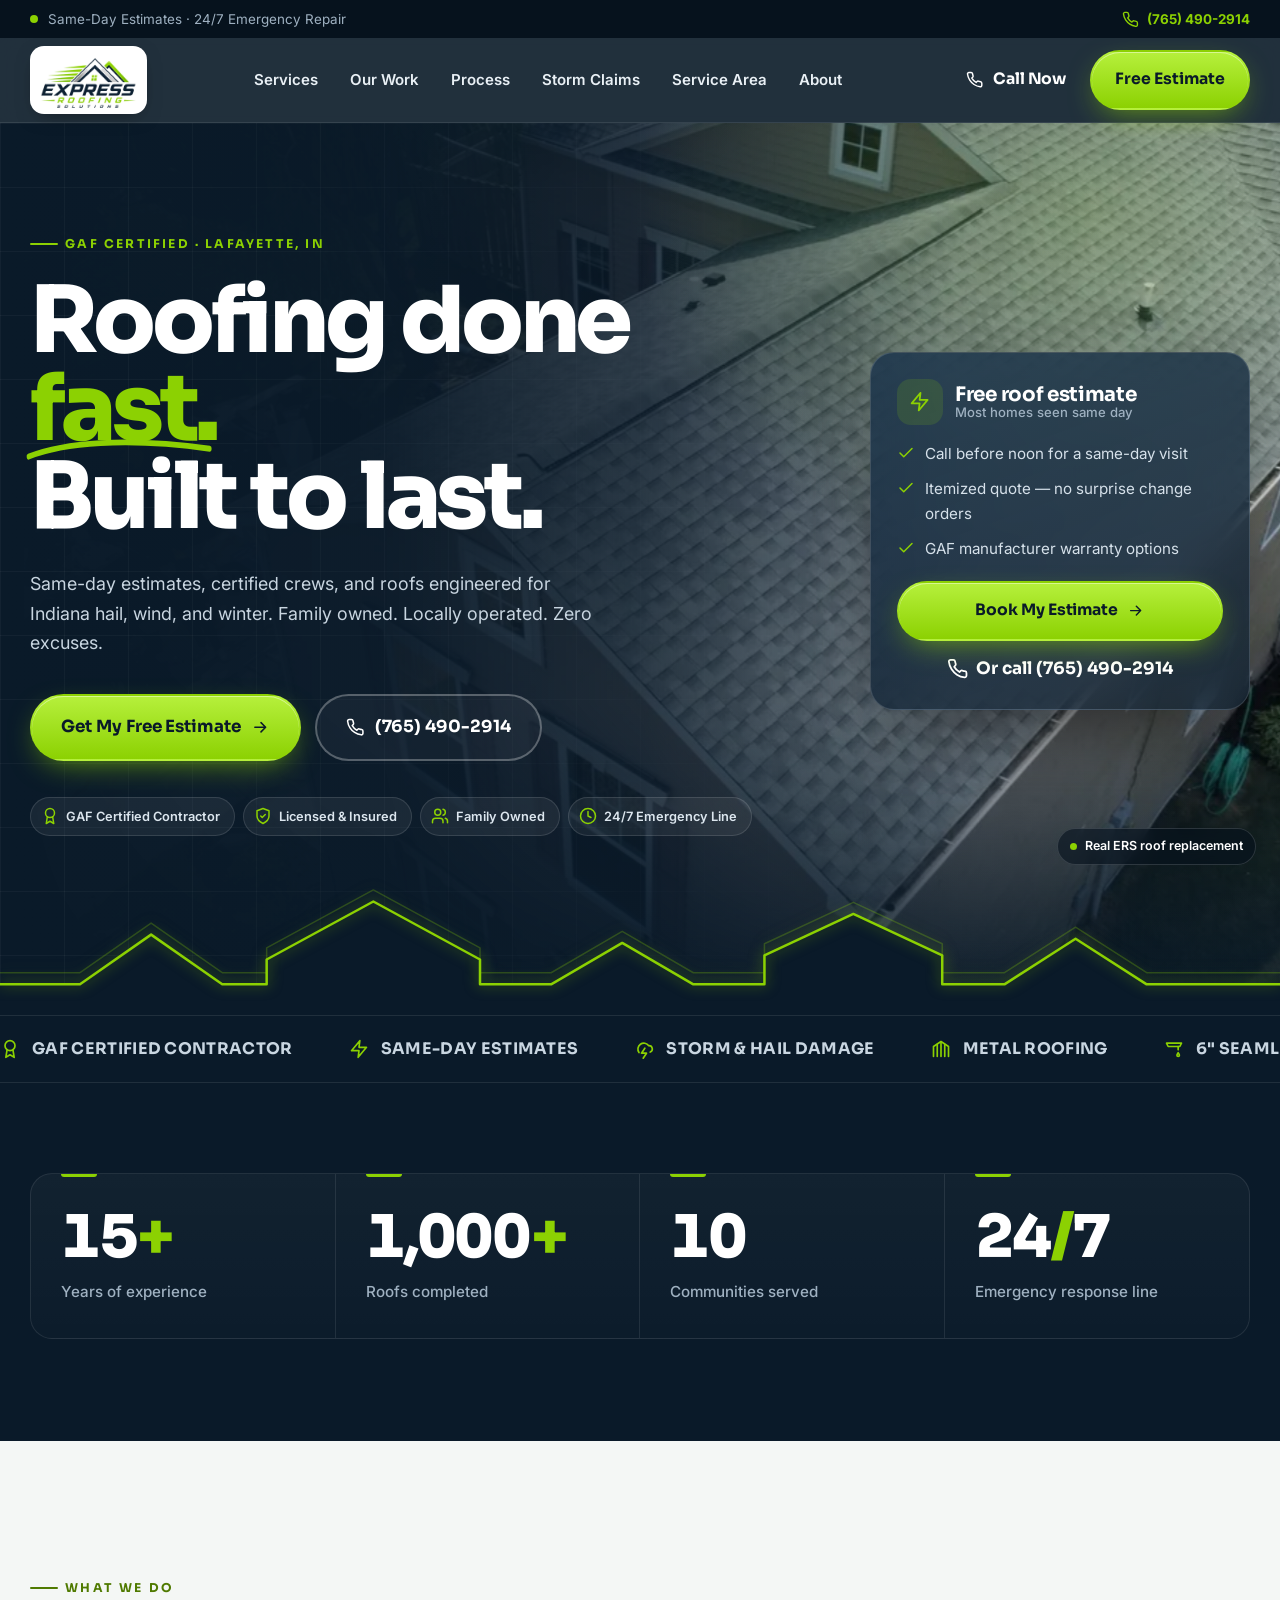
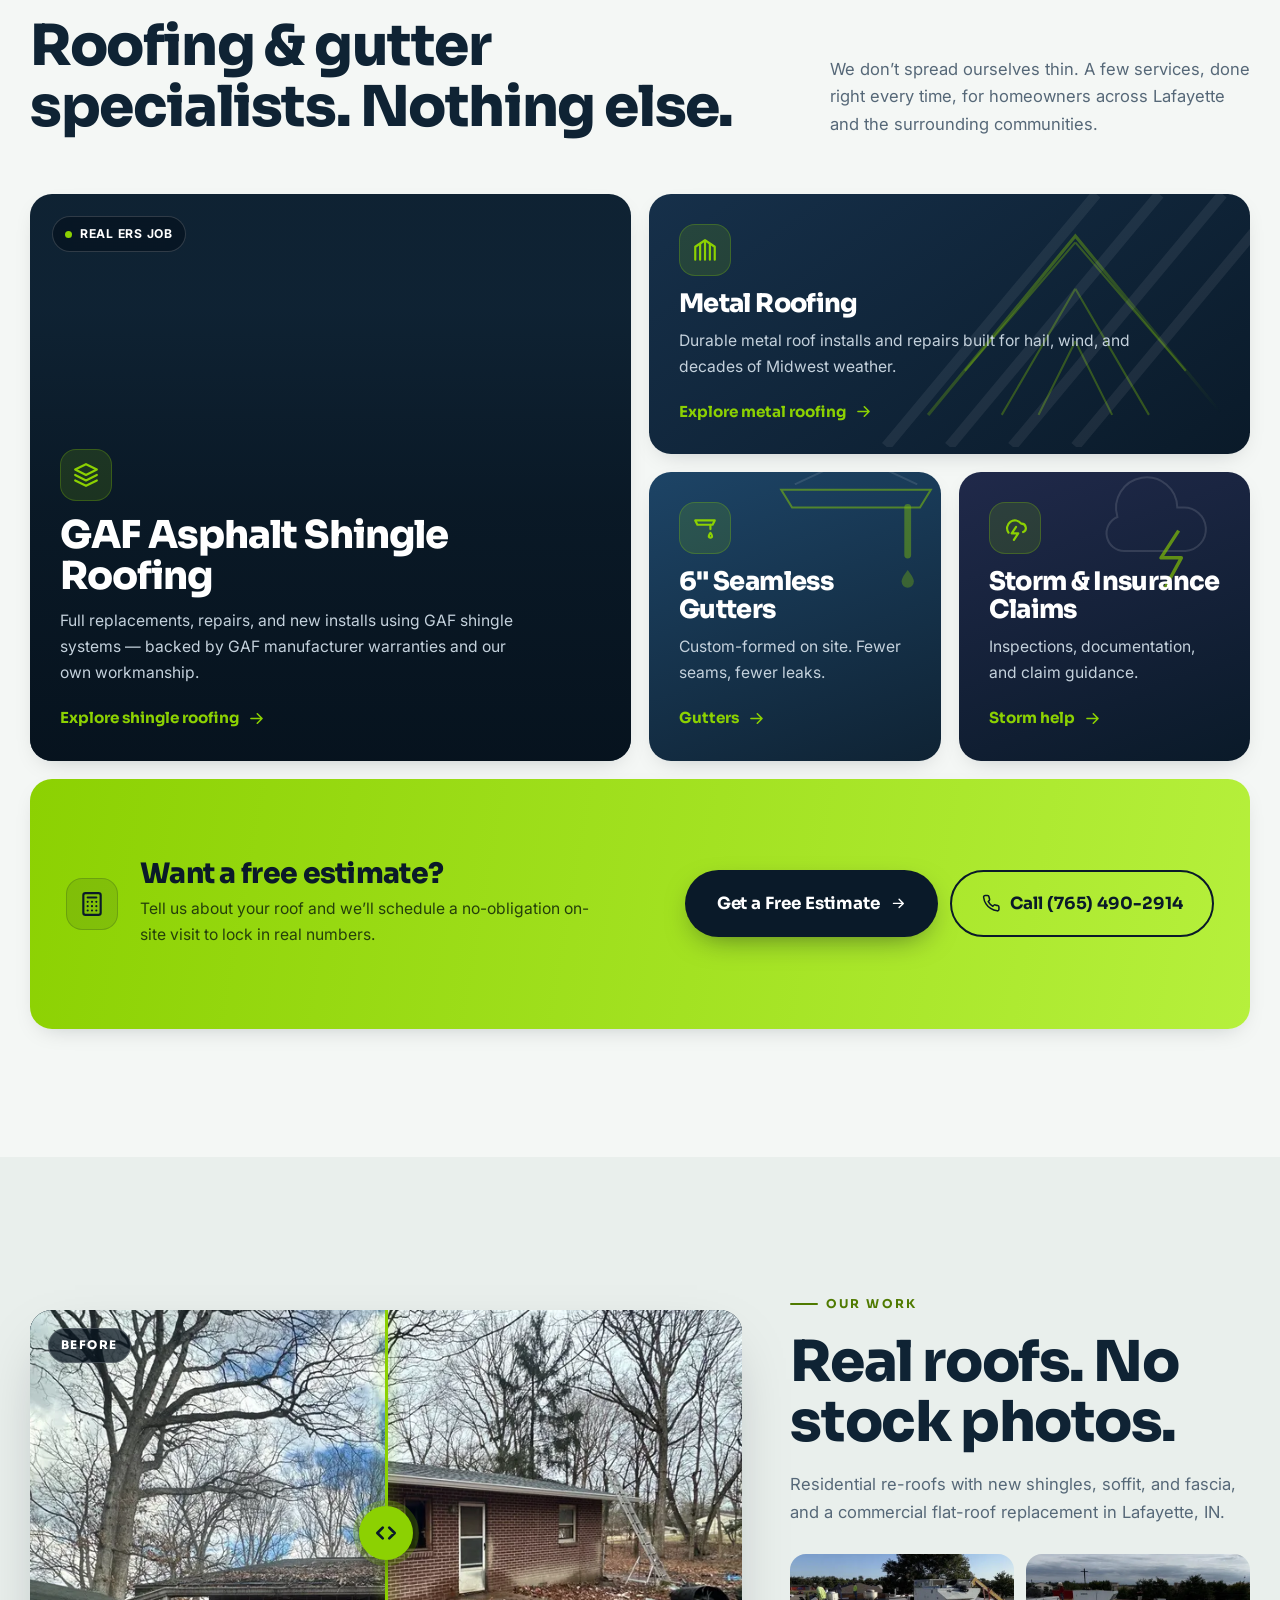
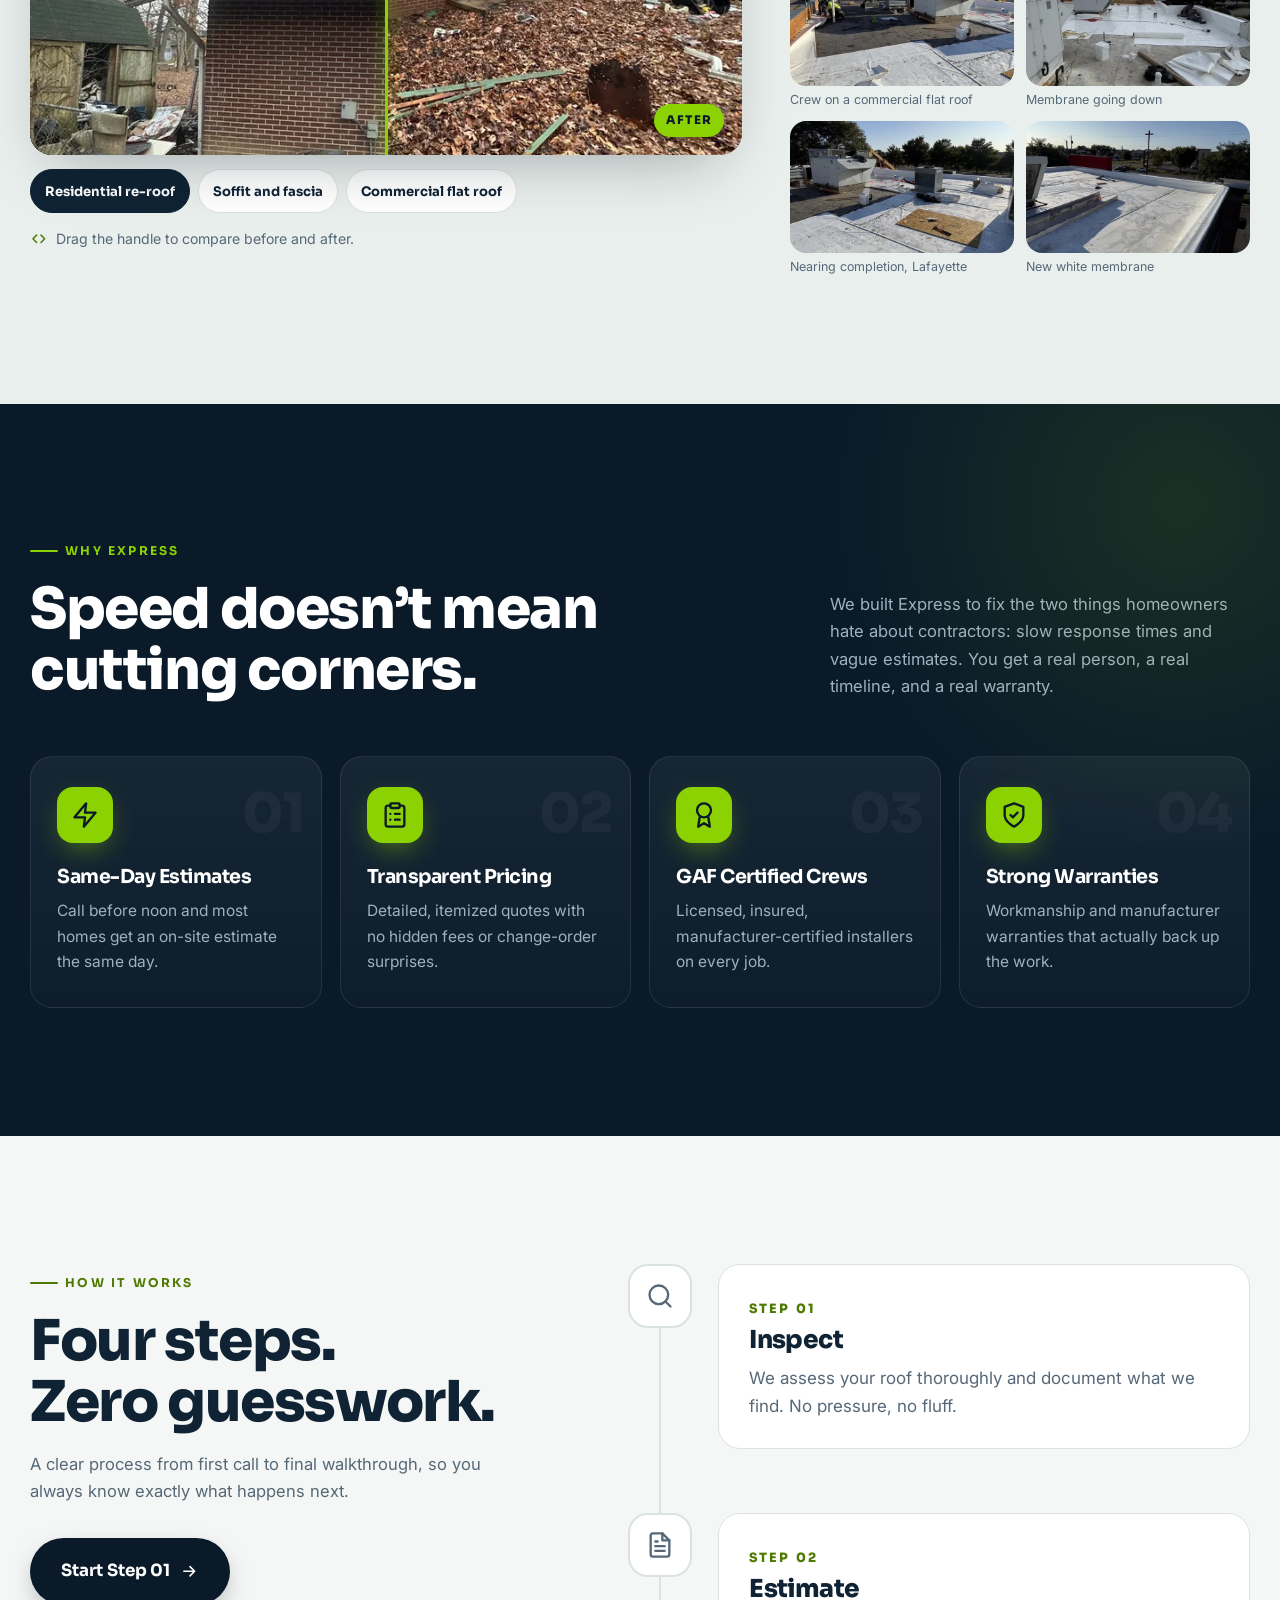
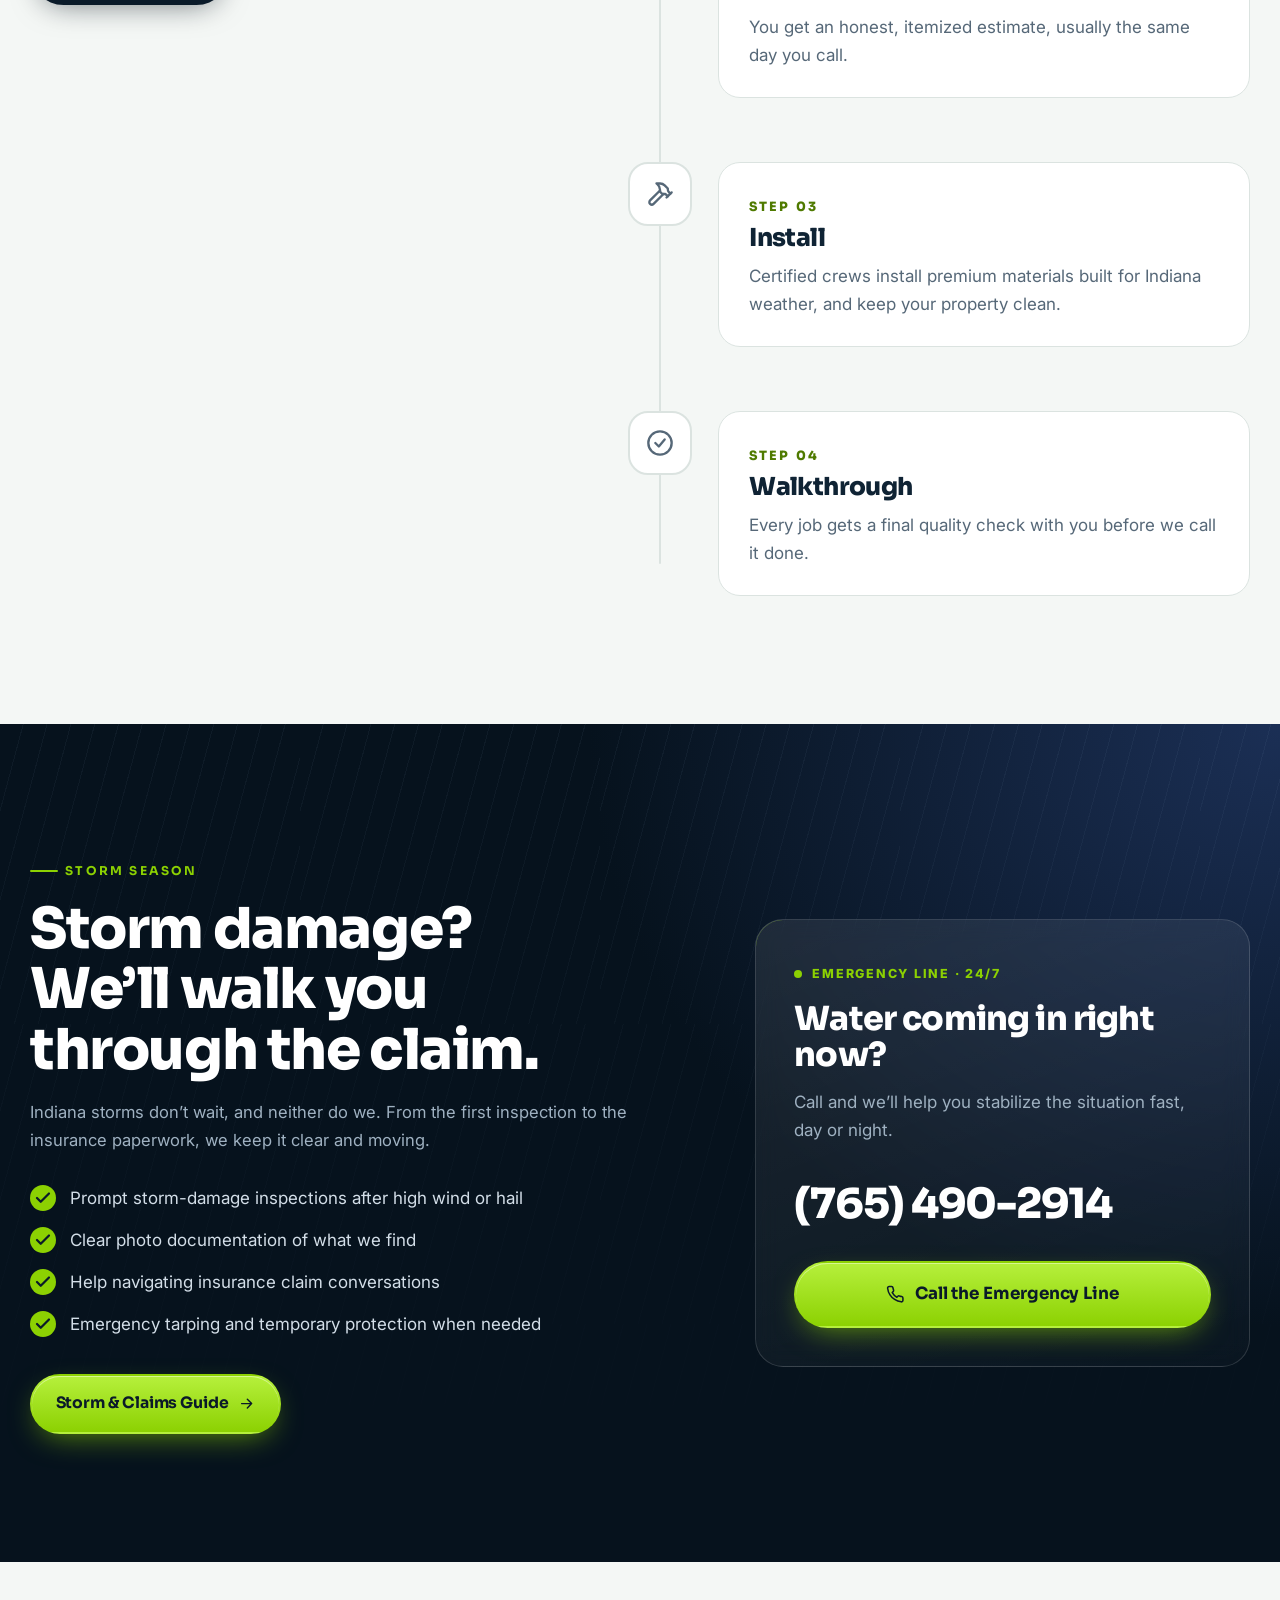
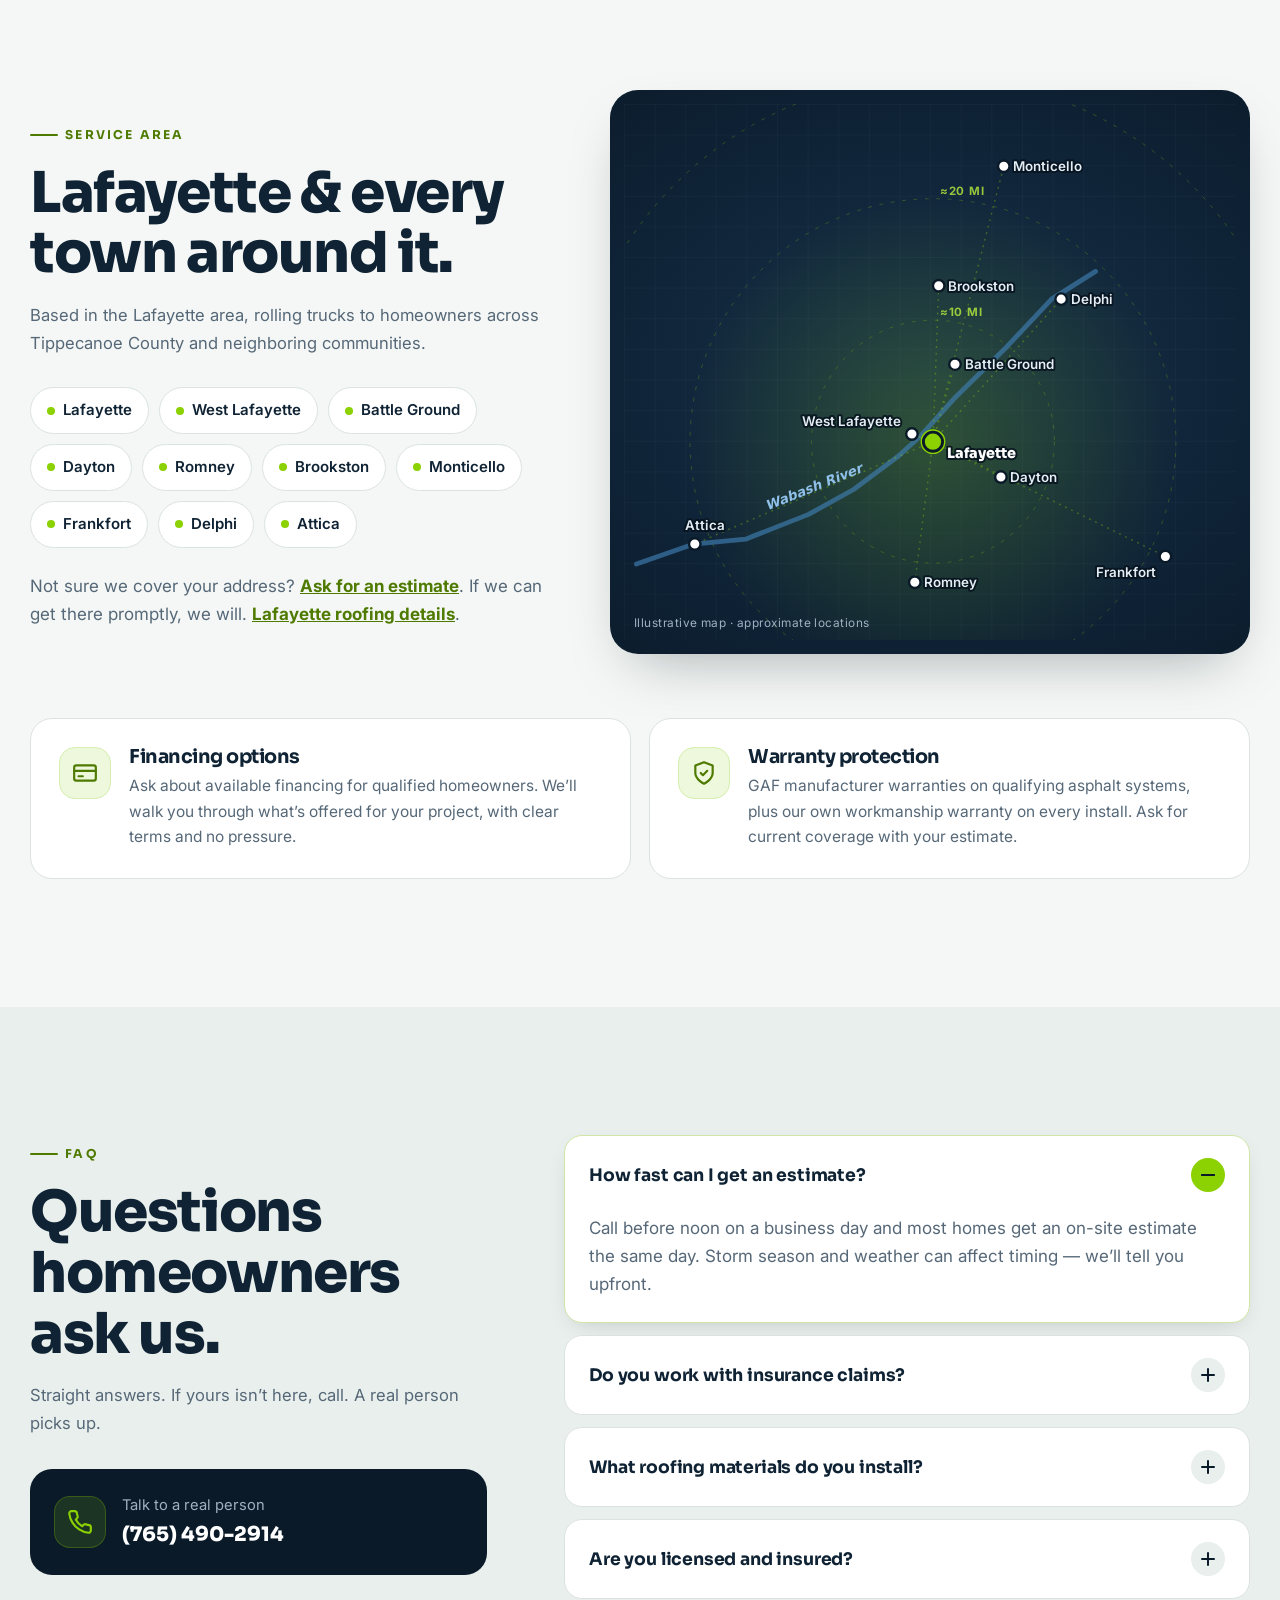
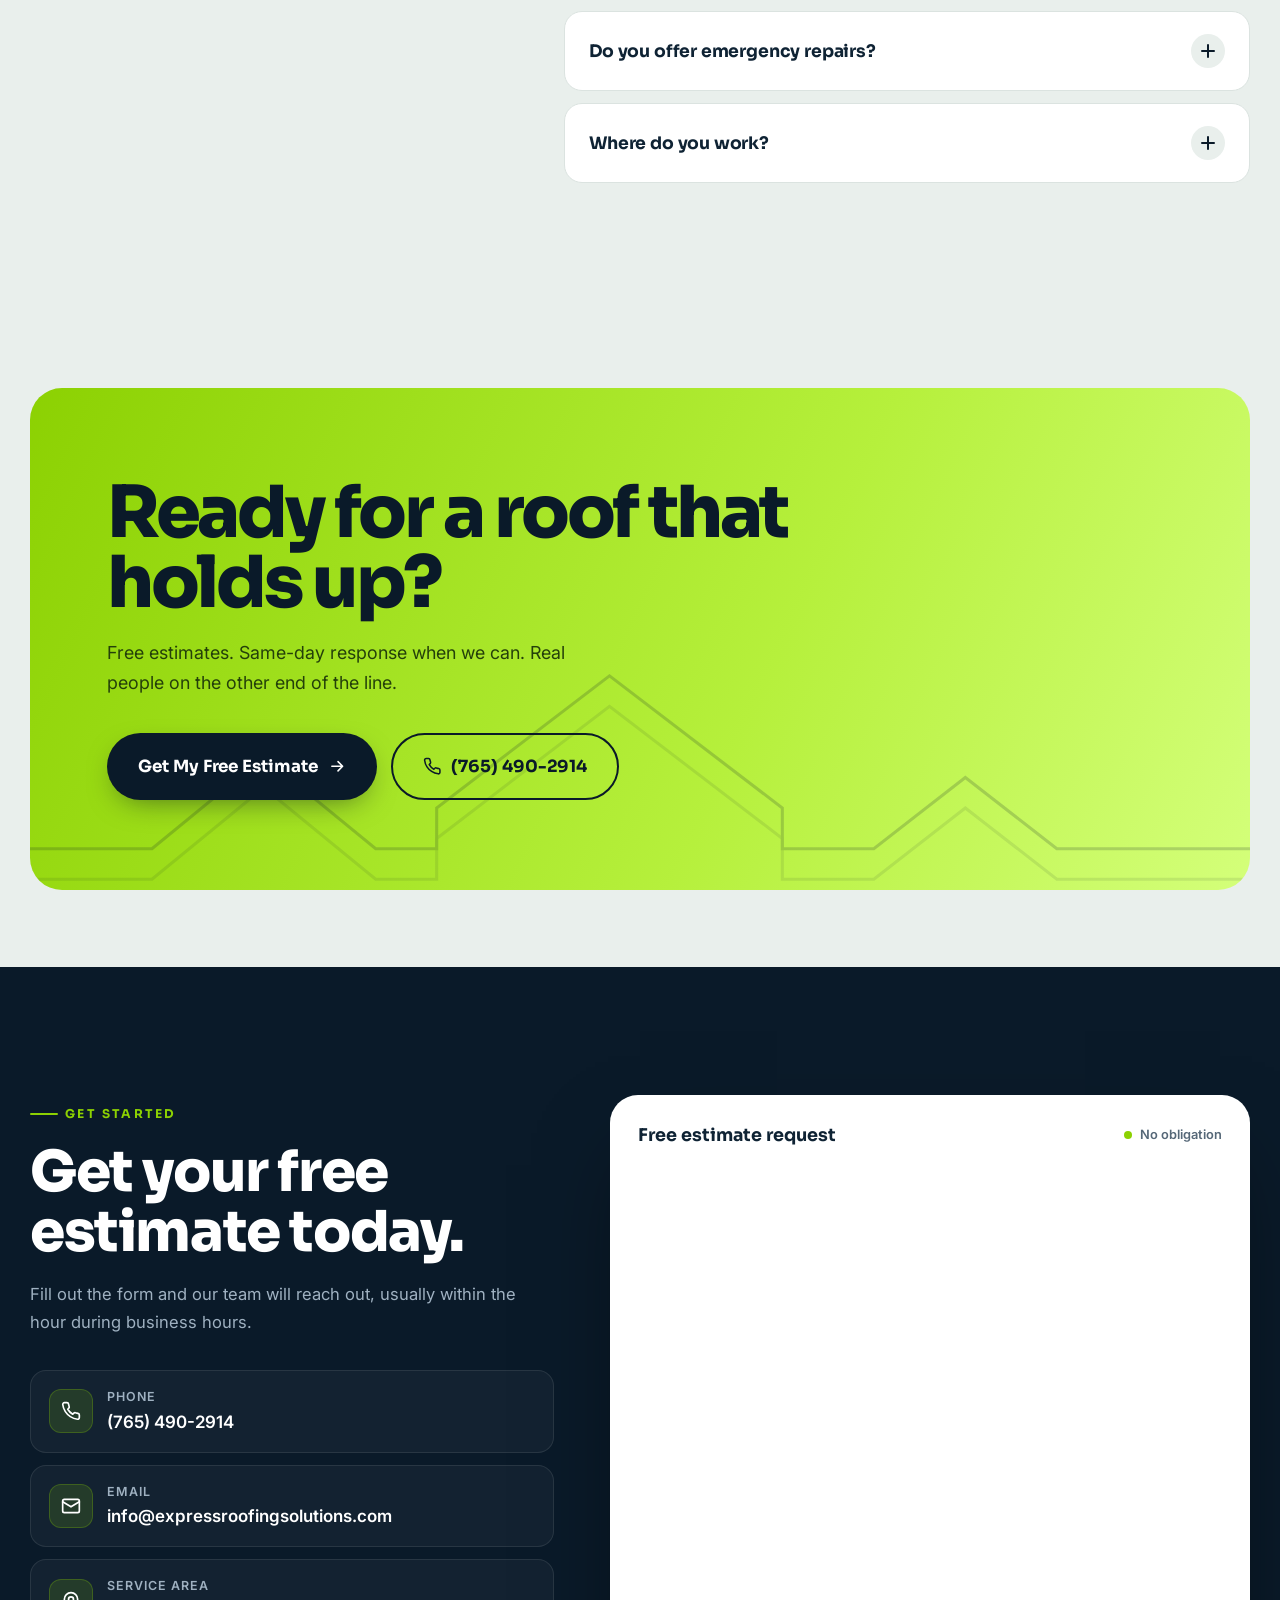
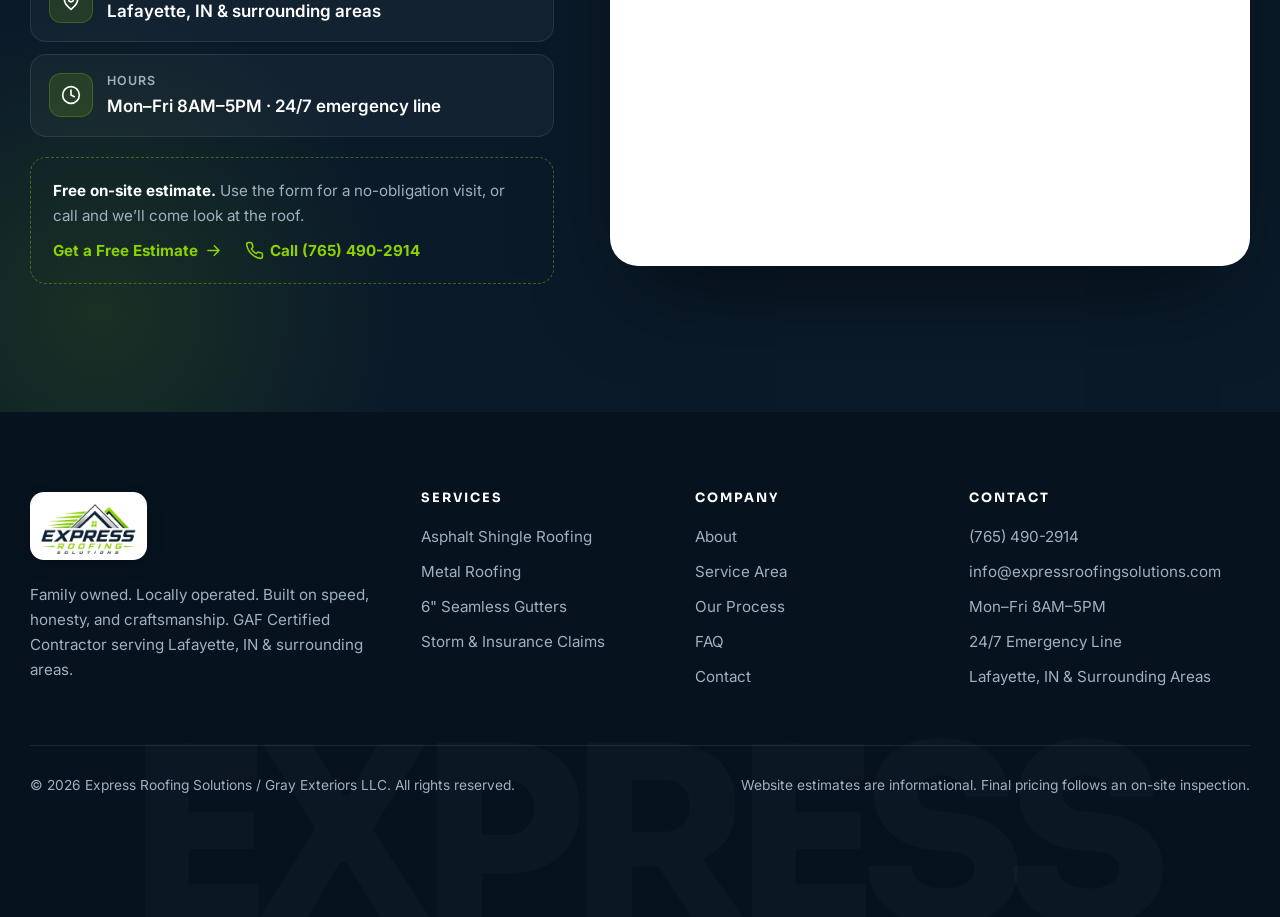
==== commit 39cf4f8a: "Add real before-and-after job photos Replace the empty homepage comparison with three job pairs and " ====
--- a/index.html
+++ b/index.html
@@ -167,7 +167,6 @@
       <a href="#services">Services</a>
       <a href="#work">Our Work</a>
       <a href="#process">Process</a>
-      <a href="instant-estimate.html">Instant Estimate</a>
       <a href="storm-damage-insurance-claims.html">Storm Claims</a>
       <a href="lafayette-roofing.html">Service Area</a>
       <a href="about.html">About</a>
@@ -207,7 +206,6 @@
         <p class="hero-sub">Same-day estimates, certified crews, and roofs engineered for Indiana hail, wind, and winter. Family owned. Locally operated. Zero excuses.</p>
         <div class="hero-actions">
           <a href="#contact" class="btn btn-primary btn-lg">Get My Free Estimate <svg class="icon icon-arrow" aria-hidden="true"><use href="#i-arrow"/></svg></a>
-          <a href="instant-estimate.html" class="btn btn-outline btn-lg">Instant Estimate</a>
           <a href="tel:+17654902914" class="btn btn-outline btn-lg"><svg class="icon" aria-hidden="true"><use href="#i-phone"/></svg>(765) 490-2914</a>
         </div>
         <ul class="trust-chips" aria-label="Credentials">
@@ -229,7 +227,6 @@
           <li><svg class="icon" aria-hidden="true"><use href="#i-check"/></svg>GAF manufacturer warranty options</li>
         </ul>
         <a href="#contact" class="btn btn-primary">Book My Estimate <svg class="icon icon-arrow" aria-hidden="true"><use href="#i-arrow"/></svg></a>
-        <a href="instant-estimate.html" class="hero-card-phone">Instant Estimate</a>
         <a href="tel:+17654902914" class="hero-card-phone"><svg class="icon" aria-hidden="true"><use href="#i-phone"/></svg>Or call (765) 490-2914</a>
       </aside>
     </div>
@@ -333,13 +330,13 @@
           <div class="tool-left">
             <span class="tile-icon"><svg class="icon" aria-hidden="true"><use href="#i-calc"/></svg></span>
             <div>
-              <h3>Want a ballpark first?</h3>
-              <p>Trace your roof on a satellite photo for an instant asphalt range, then book a free on-site visit to lock in real numbers.</p>
+              <h3>Want a free estimate?</h3>
+              <p>Tell us about your roof and we’ll schedule a no-obligation on-site visit to lock in real numbers.</p>
             </div>
           </div>
           <div class="tool-actions">
-            <a href="instant-estimate.html" class="btn btn-dark btn-lg">Instant Estimate <svg class="icon icon-arrow" aria-hidden="true"><use href="#i-arrow"/></svg></a>
-            <a href="#contact" class="btn btn-line-dark btn-lg">Get a Free Estimate</a>
+            <a href="#contact" class="btn btn-dark btn-lg">Get a Free Estimate <svg class="icon icon-arrow" aria-hidden="true"><use href="#i-arrow"/></svg></a>
+            <a href="tel:+17654902914" class="btn btn-line-dark btn-lg"><svg class="icon" aria-hidden="true"><use href="#i-phone"/></svg>Call (765) 490-2914</a>
           </div>
         </div>
       </div>
@@ -352,35 +349,63 @@
       <div class="ba-wrap reveal">
         <div class="ba" id="ba" style="--pos:50%">
           <div class="ba-after">
-            <picture>
-              <source type="image/webp" srcset="assets/photos/roof-aerial-800.webp 800w, assets/photos/roof-aerial-1280.webp 1280w, assets/photos/roof-aerial-2048.webp 2048w" sizes="(max-width:1100px) 100vw, 60vw">
-              <img src="assets/photos/roof-aerial-1280.jpg" alt="After: completed asphalt shingle roof replacement by Express Roofing Solutions, aerial view" width="1280" height="720" loading="lazy" decoding="async">
+            <picture id="ba-after-pic">
+              <source type="image/webp" srcset="assets/photos/jobs/after-1-800.webp 800w, assets/photos/jobs/after-1.webp 1920w" sizes="(max-width:1100px) 100vw, 60vw">
+              <img src="assets/photos/jobs/after-1.jpg" alt="After: new roof with new soffit and fascia" width="1920" height="1440" loading="lazy" decoding="async">
             </picture>
           </div>
-          <div class="ba-before" aria-hidden="true">
-            <div class="ba-slot">
-              <svg class="icon" aria-hidden="true"><use href="#i-camera"/></svg>
-              <strong>Before photo slot</strong>
-              <span>Placeholder — the original “before” shot of this roof goes here. Not a real photo yet.</span>
-            </div>
-          </div>
-          <span class="ba-label ba-label-before">Before · photo needed</span>
-          <span class="ba-label ba-label-after">After · real job</span>
+          <div class="ba-before">
+            <picture id="ba-before-pic">
+              <source type="image/webp" srcset="assets/photos/jobs/before-1-800.webp 800w, assets/photos/jobs/before-1.webp 1440w" sizes="(max-width:1100px) 100vw, 60vw">
+              <img src="assets/photos/jobs/before-1.jpg" alt="Before: worn asphalt shingle roof" width="1440" height="1920" loading="lazy" decoding="async">
+            </picture>
+          </div>
+          <span class="ba-label ba-label-before">Before</span>
+          <span class="ba-label ba-label-after">After</span>
           <div class="ba-divider" aria-hidden="true"><span class="ba-handle"><svg class="icon" aria-hidden="true"><use href="#i-lr"/></svg></span></div>
           <label class="sr-only" for="ba-range">Drag to compare before and after</label>
           <input class="ba-range" id="ba-range" type="range" min="0" max="100" value="50" step="1">
         </div>
-        <p class="ba-caption"><svg class="icon" aria-hidden="true"><use href="#i-lr"/></svg>Drag the handle to compare. Right side is a real completed ERS roof.</p>
+        <div class="ba-switch" role="tablist" aria-label="Choose a before and after job">
+          <button type="button" role="tab" id="ba-tab-0" aria-selected="true" aria-controls="ba">Residential re-roof</button>
+          <button type="button" role="tab" id="ba-tab-1" aria-selected="false" aria-controls="ba">Soffit and fascia</button>
+          <button type="button" role="tab" id="ba-tab-2" aria-selected="false" aria-controls="ba">Commercial flat roof</button>
+        </div>
+        <p class="ba-caption"><svg class="icon" aria-hidden="true"><use href="#i-lr"/></svg>Drag the handle to compare before and after.</p>
       </div>
       <div class="work-copy">
         <p class="section-eyebrow reveal">Our Work</p>
         <h2 class="section-title reveal" id="work-title">Real roofs. No stock photos.</h2>
-        <p class="section-sub reveal">Every image here is from an actual Express Roofing job. Slots marked “photo needed” are waiting on more shots from the crew — we’d rather show a blank than a fake.</p>
-        <div class="slots reveal">
-          <div class="slot"><svg class="icon" aria-hidden="true"><use href="#i-camera"/></svg><div><strong>Metal roof install</strong>Photo needed</div></div>
-          <div class="slot"><svg class="icon" aria-hidden="true"><use href="#i-camera"/></svg><div><strong>Seamless gutters</strong>Photo needed</div></div>
-          <div class="slot"><svg class="icon" aria-hidden="true"><use href="#i-camera"/></svg><div><strong>Storm repair</strong>Photo needed</div></div>
-          <div class="slot"><svg class="icon" aria-hidden="true"><use href="#i-camera"/></svg><div><strong>Crew on site</strong>Photo needed</div></div>
+        <p class="section-sub reveal">Residential re-roofs with new shingles, soffit, and fascia, and a commercial flat-roof replacement in Lafayette, IN.</p>
+        <div class="job-photos reveal">
+          <figure>
+            <picture>
+              <source type="image/webp" srcset="assets/photos/jobs/gallery-2.webp" sizes="280px">
+              <img src="assets/photos/jobs/gallery-2.jpg" alt="Crew installing a commercial flat roof in Lafayette, IN" width="640" height="480" loading="lazy" decoding="async">
+            </picture>
+            <figcaption>Crew on a commercial flat roof</figcaption>
+          </figure>
+          <figure>
+            <picture>
+              <source type="image/webp" srcset="assets/photos/jobs/gallery-3.webp" sizes="280px">
+              <img src="assets/photos/jobs/gallery-3.jpg" alt="Commercial flat roof installation in progress, Lafayette, IN" width="640" height="480" loading="lazy" decoding="async">
+            </picture>
+            <figcaption>Membrane going down</figcaption>
+          </figure>
+          <figure>
+            <picture>
+              <source type="image/webp" srcset="assets/photos/jobs/gallery-1.webp" sizes="280px">
+              <img src="assets/photos/jobs/gallery-1.jpg" alt="Commercial flat roof nearing completion, Lafayette, IN" width="640" height="480" loading="lazy" decoding="async">
+            </picture>
+            <figcaption>Nearing completion, Lafayette</figcaption>
+          </figure>
+          <figure>
+            <picture>
+              <source type="image/webp" srcset="assets/photos/jobs/after-3.webp" sizes="280px">
+              <img src="assets/photos/jobs/after-3.jpg" alt="After: new white membrane on a commercial flat roof, Lafayette, IN" width="640" height="480" loading="lazy" decoding="async">
+            </picture>
+            <figcaption>New white membrane</figcaption>
+          </figure>
         </div>
       </div>
     </div>
@@ -607,7 +632,6 @@
         <p>Free estimates. Same-day response when we can. Real people on the other end of the line.</p>
         <div class="cta-actions">
           <a href="#contact" class="btn btn-dark btn-lg">Get My Free Estimate <svg class="icon icon-arrow" aria-hidden="true"><use href="#i-arrow"/></svg></a>
-          <a href="instant-estimate.html" class="btn btn-line-dark btn-lg">Instant Estimate</a>
           <a href="tel:+17654902914" class="btn btn-line-dark btn-lg"><svg class="icon" aria-hidden="true"><use href="#i-phone"/></svg>(765) 490-2914</a>
         </div>
       </div>
@@ -630,7 +654,6 @@
         <div class="instant-estimate">
           <p><strong style="color:#fff">Free on-site estimate.</strong> Use the form for a no-obligation visit, or call and we’ll come look at the roof.</p>
           <div class="instant-actions">
-            <a href="instant-estimate.html">Instant Estimate <svg class="icon icon-arrow" aria-hidden="true"><use href="#i-arrow"/></svg></a>
             <a href="#contact">Get a Free Estimate <svg class="icon icon-arrow" aria-hidden="true"><use href="#i-arrow"/></svg></a>
             <a href="tel:+17654902914"><svg class="icon" aria-hidden="true"><use href="#i-phone"/></svg>Call (765) 490-2914</a>
           </div>
@@ -681,7 +704,6 @@
     <div class="footer-col">
       <h5>Company</h5>
       <a href="about.html">About</a>
-      <a href="instant-estimate.html">Instant Estimate</a>
       <a href="lafayette-roofing.html">Service Area</a>
       <a href="#process">Our Process</a>
       <a href="#faq">FAQ</a>
--- a/styles.css
+++ b/styles.css
@@ -72,9 +72,8 @@
 .logo{display:inline-flex;text-decoration:none;flex:none}
 .logo-badge{display:inline-flex;background:#fff;border-radius:14px;padding:6px 10px;box-shadow:0 6px 20px -8px rgba(0,0,0,.5)}
 .logo-img{height:56px;width:auto}
-.main-nav{display:flex;gap:2px;margin-inline:auto;min-width:0}
-.main-nav a{color:var(--on-dark);text-decoration:none;font-weight:600;font-size:.86rem;padding:8px 9px;border-radius:999px;transition:background .2s,color .2s;white-space:nowrap}
-.main-nav a[aria-current="page"]{color:var(--lime);background:rgba(140,209,2,.12)}
+.main-nav{display:flex;gap:4px;margin-inline:auto}
+.main-nav a{color:var(--on-dark);text-decoration:none;font-weight:600;font-size:.94rem;padding:10px 14px;border-radius:999px;transition:background .2s,color .2s}
 .main-nav a:hover{background:rgba(255,255,255,.07);color:#fff}
 .header-cta{display:flex;align-items:center;gap:6px}
 .nav-toggle{display:none;width:46px;height:46px;border-radius:12px;border:1px solid var(--line-dark);background:rgba(255,255,255,.04);cursor:pointer;flex-direction:column;justify-content:center;align-items:center;gap:5px;margin-left:auto}
@@ -187,11 +186,10 @@
 .work-grid{display:grid;grid-template-columns:minmax(0,1.55fr) minmax(0,1fr);gap:48px;align-items:center}
 .ba{position:relative;border-radius:var(--radius);overflow:hidden;aspect-ratio:16/10;box-shadow:var(--shadow);background:var(--navy-800);user-select:none;-webkit-user-select:none;--pos:50%}
 .ba-after,.ba-before{position:absolute;inset:0}
-.ba-after img{width:100%;height:100%;object-fit:cover}
-.ba-before{clip-path:inset(0 calc(100% - var(--pos)) 0 0);background:
-  repeating-linear-gradient(135deg,rgba(255,255,255,.035) 0 14px,transparent 14px 28px),
-  radial-gradient(80% 80% at 30% 40%,var(--navy-600),var(--navy-900));
-  display:flex;align-items:center;justify-content:flex-start}
+.ba.is-native{max-width:480px}
+.ba-before picture,.ba-after picture{display:block;width:100%;height:100%}
+.ba-after img,.ba-before img{width:100%;height:100%;object-fit:cover;object-position:center 28%}
+.ba-before{clip-path:inset(0 calc(100% - var(--pos)) 0 0);background:var(--navy-900)}
 .ba-slot{width:min(46%,320px);margin-left:6%;color:#fff;border:2px dashed rgba(140,209,2,.55);border-radius:18px;padding:22px;background:rgba(6,18,29,.35)}
 .ba-slot .icon{width:34px;height:34px;color:var(--lime);margin-bottom:10px}
 .ba-slot strong{display:block;font-family:var(--font-head);font-size:1.1rem}
@@ -206,6 +204,14 @@
 .ba:has(.ba-range:focus-visible){outline:3px solid var(--lime);outline-offset:4px}
 .ba-caption{margin-top:14px;font-size:.88rem;color:var(--muted);display:flex;align-items:center;gap:8px}
 .ba-caption .icon{color:var(--lime-ink)}
+.ba-switch{display:flex;flex-wrap:wrap;gap:8px;margin-top:14px}
+.ba-switch button{font-family:var(--font-head);font-weight:700;font-size:.82rem;min-height:44px;padding:8px 14px;border-radius:999px;border:1px solid var(--line);background:#fff;color:var(--text);cursor:pointer}
+.ba-switch button[aria-selected="true"]{background:var(--navy-800);color:#fff;border-color:var(--navy-800)}
+.job-photos{display:grid;grid-template-columns:1fr 1fr;gap:12px;margin-top:28px}
+.job-photos figure{margin:0;min-width:0}
+.job-photos picture{display:block}
+.job-photos img{width:100%;height:132px;object-fit:cover;border-radius:16px;background:var(--navy-800)}
+.job-photos figcaption{margin-top:6px;font-size:.78rem;color:var(--muted);line-height:1.35}
 .slots{display:grid;grid-template-columns:1fr 1fr;gap:12px;margin-top:30px}
 .slot{border:2px dashed #b9c7c2;border-radius:16px;padding:16px;display:flex;gap:12px;align-items:center;color:var(--muted);font-size:.88rem;line-height:1.35;background:rgba(255,255,255,.5)}
 .slot .icon{color:var(--lime-ink);width:22px;height:22px}
@@ -394,6 +400,7 @@
 .gallery-placeholder{aspect-ratio:4/3;border-radius:var(--radius);border:2px dashed #b9c7c2;display:flex;flex-direction:column;align-items:center;justify-content:center;gap:6px;color:var(--muted);text-align:center;padding:20px;background:repeating-linear-gradient(135deg,rgba(15,35,52,.025) 0 14px,transparent 14px 28px)}
 .gallery-placeholder strong{color:var(--text);font-family:var(--font-head)}
 .gallery-item{border:0;padding:0;border-radius:var(--radius);overflow:hidden;position:relative;cursor:zoom-in;aspect-ratio:4/3}
+.gallery-item picture{position:absolute;inset:0;display:block}
 .gallery-item img{width:100%;height:100%;object-fit:cover}
 
 /* Reveal */
@@ -404,7 +411,7 @@
 
 /* Responsive */
 @media (max-width:1100px){
-  .main-nav a{padding:8px 7px;font-size:.78rem}
+  .main-nav a{padding:10px 10px;font-size:.9rem}
   .header-cta .btn-ghost{display:none}
   .hero-inner{grid-template-columns:1fr;gap:40px}
   .hero-card{justify-self:start}
@@ -419,7 +426,7 @@
   .work-grid{gap:0}
   .work-copy{display:contents}
   .work-copy>*{order:-1}
-  .work-copy .slots{order:1}
+  .work-copy .job-photos{order:1}
   .ba-wrap{margin-top:36px}
   .footer-inner{grid-template-columns:1fr 1fr}
 }
@@ -500,64 +507,6 @@
   .mobile-cta-bar .btn{width:100%}
   .site-footer{padding-bottom:140px}
 }
-/* Instant estimate */
-.est-hero{padding-bottom:clamp(36px,5vw,64px)}
-.est-hero h1{max-width:14ch}
-.est-shell{position:relative;z-index:1;margin-top:-28px;padding:0 0 clamp(48px,8vw,88px)}
-.est-progress{display:flex;gap:8px;list-style:none;padding:0;margin:0 0 18px;overflow:auto}
-.est-progress li{flex:none}
-.est-progress button{font-family:var(--font-head);font-weight:700;font-size:.82rem;color:var(--muted);background:#fff;border:1px solid var(--line);border-radius:999px;padding:10px 14px;min-height:44px;cursor:pointer}
-.est-progress button[aria-current="step"]{background:var(--navy-800);color:#fff;border-color:var(--navy-800)}
-.est-progress button:disabled{opacity:.45;cursor:not-allowed}
-.est-card{background:#fff;border:1px solid var(--line);border-radius:22px;box-shadow:var(--shadow-sm);padding:clamp(18px,3vw,28px)}
-.est-card h2{font-size:clamp(1.6rem,3vw,2.2rem);font-weight:800}
-.est-lead{color:var(--muted);margin-top:8px;max-width:62ch}
-.est-search{position:relative;margin-top:22px}
-.est-search label,.est-field label,.est-fallback label{display:block;font-weight:700;font-size:.92rem;margin-bottom:8px}
-.est-search input,.est-field input,.est-field select,.est-fallback input,.est-fallback select{width:100%;font:inherit;color:var(--text);background:#fff;border:2px solid var(--line);border-radius:14px;padding:14px 16px;min-height:52px}
-.est-search input:focus,.est-field input:focus,.est-field select:focus,.est-fallback input:focus,.est-fallback select:focus{outline:3px solid var(--lime);outline-offset:2px;border-color:var(--lime-600)}
-.est-suggest{position:relative;z-index:30;margin-top:8px;background:#fff;border:1px solid var(--line);border-radius:16px;box-shadow:var(--shadow-sm);max-height:280px;overflow:auto;padding:6px}
-.est-suggest button{display:block;width:100%;text-align:left;background:transparent;border:0;border-radius:12px;padding:12px 12px;min-height:44px;font:inherit;cursor:pointer;color:var(--text)}
-.est-suggest button[aria-selected="true"],.est-suggest button:hover{background:#f3f8e6}
-.est-status{min-height:1.4em;margin-top:10px;color:var(--muted);font-size:.95rem}
-.est-status.is-error{color:#8d1d1d}
-.est-map{height:min(62vh,560px);min-height:320px;border-radius:18px;overflow:hidden;margin-top:18px;border:1px solid var(--line);background:var(--navy-800)}
-.est-map .leaflet-container{height:100%;width:100%;font-family:var(--font-body);background:#16304a}
-.leaflet-container img.leaflet-tile,.leaflet-container .leaflet-marker-icon,.leaflet-container .leaflet-marker-shadow{max-width:none;max-height:none}
-.leaflet-control-zoom a{width:44px;height:44px;line-height:44px;font-size:22px}
-.est-attrib{margin-top:8px;color:var(--muted);font-size:.78rem}
-.est-actions,.est-result-actions{display:flex;flex-wrap:wrap;gap:10px;margin-top:18px}
-.est-actions .btn,.est-result-actions .btn,.est-fallback .btn{min-height:48px}
-.est-actions .btn:disabled,.est-result-actions .btn:disabled{opacity:.45;cursor:not-allowed}
-.leaflet-control-attribution{font-size:11px;line-height:1.3;max-width:min(70vw,520px);white-space:normal}
-.est-note{margin-top:12px;color:var(--muted);font-size:.92rem}
-.est-fallback{margin-top:16px;padding:16px;border-radius:16px;background:var(--bg);border:1px dashed #b7c8bc;display:grid;gap:14px}
-.est-fallback[hidden]{display:none !important}
-.est-fallback .est-split{display:grid;grid-template-columns:1fr 140px;gap:12px}
-.est-choices{display:grid;gap:10px;margin-top:18px;border:0;padding:0}
-.est-choices legend{font-family:var(--font-head);font-weight:800;font-size:clamp(1.6rem,3vw,2.2rem);letter-spacing:-.025em;margin-bottom:6px}
-.choice{display:flex;align-items:center;gap:14px;padding:16px;border:2px solid var(--line);border-radius:16px;cursor:pointer;min-height:64px;background:#fff}
-.choice:has(input:focus-visible){outline:3px solid var(--lime);outline-offset:2px}
-.choice:has(input:checked){border-color:var(--lime-600);background:#f4fbe3}
-.choice input{width:22px;height:22px;accent-color:#4f7a00;flex:none}
-.choice strong{display:block;font-family:var(--font-head)}
-.choice small{display:block;color:var(--muted);font-size:.88rem}
-.est-price{font-family:var(--font-head);font-weight:800;font-size:clamp(2.1rem,6vw,3.5rem);letter-spacing:-.04em;line-height:1.05;margin-top:12px;color:var(--navy-800)}
-.est-detail{margin-top:10px;font-size:1.05rem}
-.est-disclaimer{margin-top:16px;padding:14px 16px;border-radius:14px;background:#f4f7f5;border-left:4px solid var(--lime);color:var(--navy-800);font-weight:600}
-.est-summary{margin-top:16px;white-space:pre-wrap;font-family:ui-monospace,SFMono-Regular,Menlo,Consolas,monospace;font-size:.86rem;line-height:1.5;background:var(--navy-900);color:#e9f0f5;border-radius:16px;padding:16px}
-.est-form{margin-top:28px}
-.vertex-icon{width:28px;height:28px;border-radius:50%;background:var(--lime);color:var(--navy-900);border:2px solid #fff;display:grid;place-items:center;font-family:var(--font-head);font-weight:800;font-size:.8rem;box-shadow:0 4px 10px rgba(0,0,0,.35)}
-@media (max-width:720px){
-  .est-fallback .est-split{grid-template-columns:1fr}
-  .est-actions .btn,.est-result-actions .btn{width:100%}
-  .est-map{min-height:300px;height:50vh}
-  .est-shell{padding-bottom:24px}
-  body.page-estimate .mobile-cta-bar{display:none}
-  body.page-estimate .site-footer{padding-bottom:48px}
-  .leaflet-control-attribution{font-size:10px;max-width:calc(100% - 54px)}
-}
-
 @media (prefers-reduced-motion:reduce){
   *,*::before,*::after{animation-duration:.001ms!important;animation-iteration-count:1!important;transition-duration:.001ms!important;scroll-behavior:auto!important}
   .ridge-stroke,.hero h1 .swoosh path{stroke-dashoffset:0}
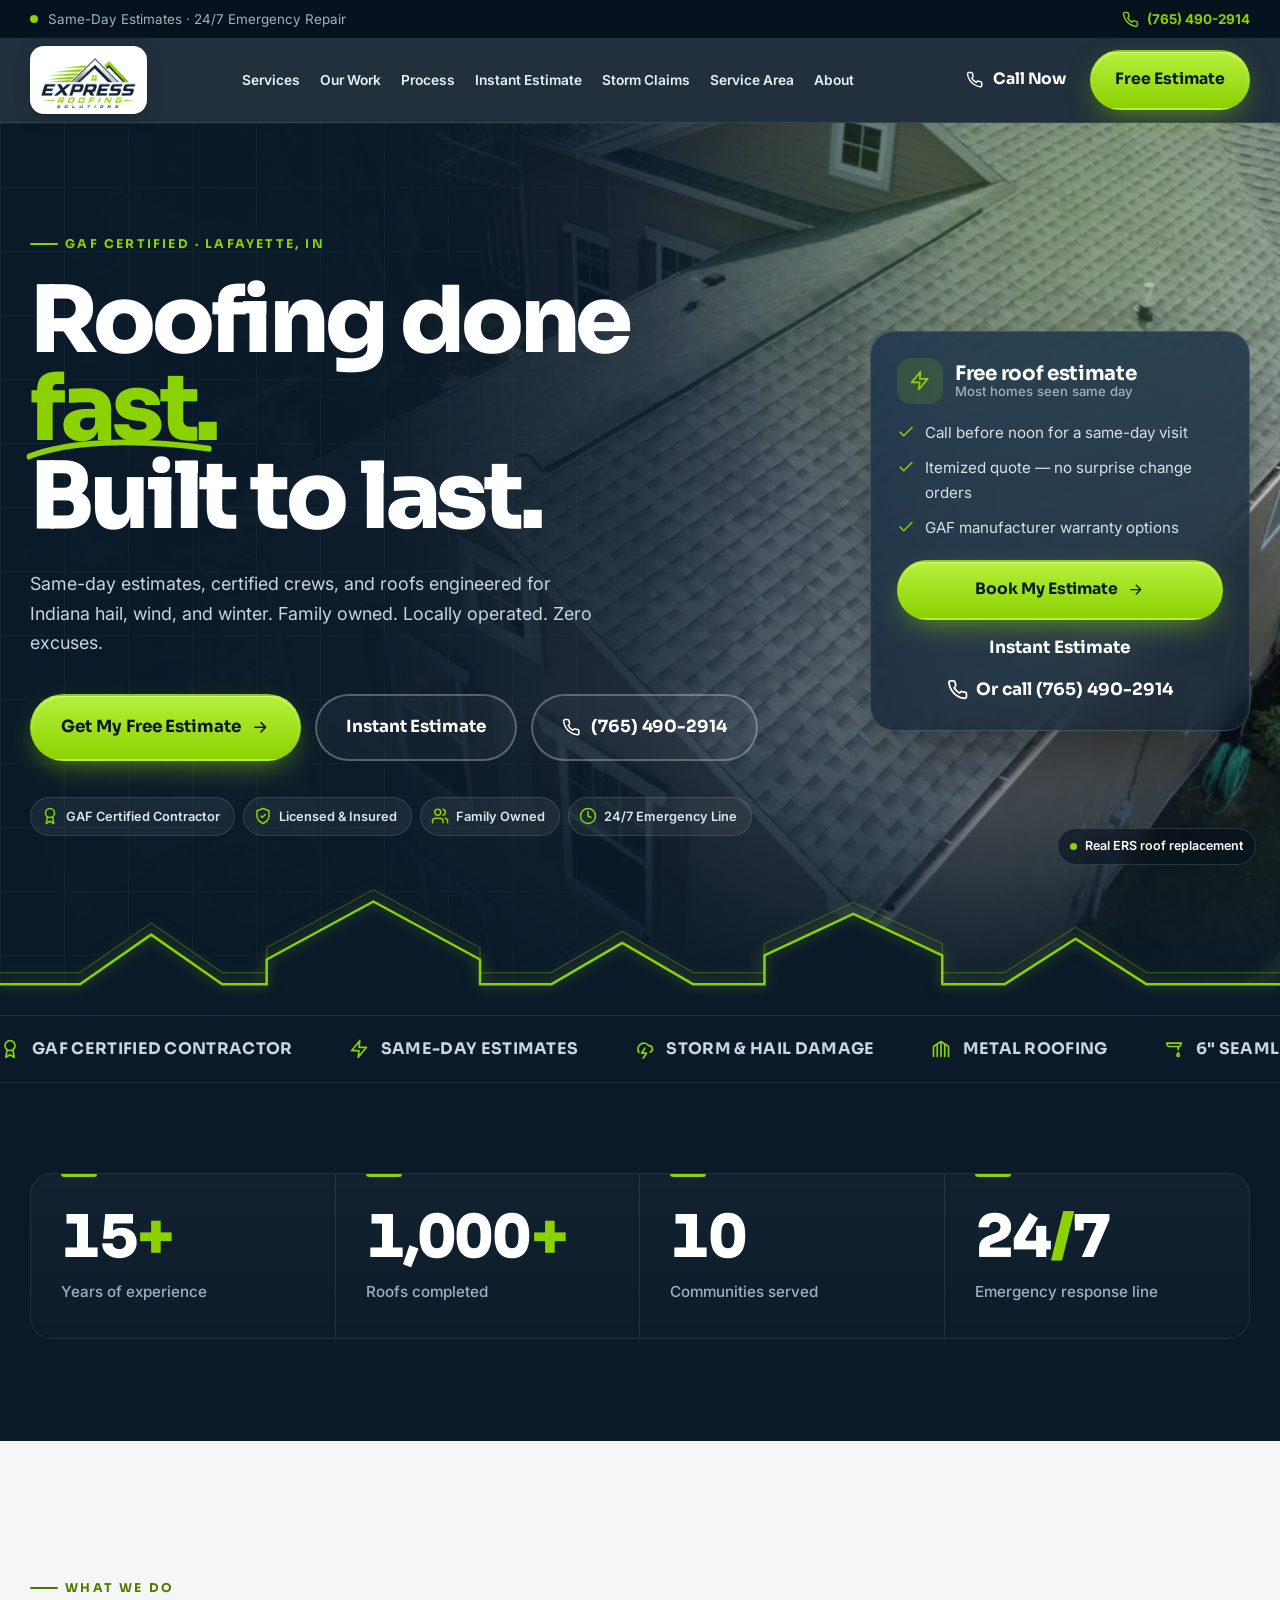
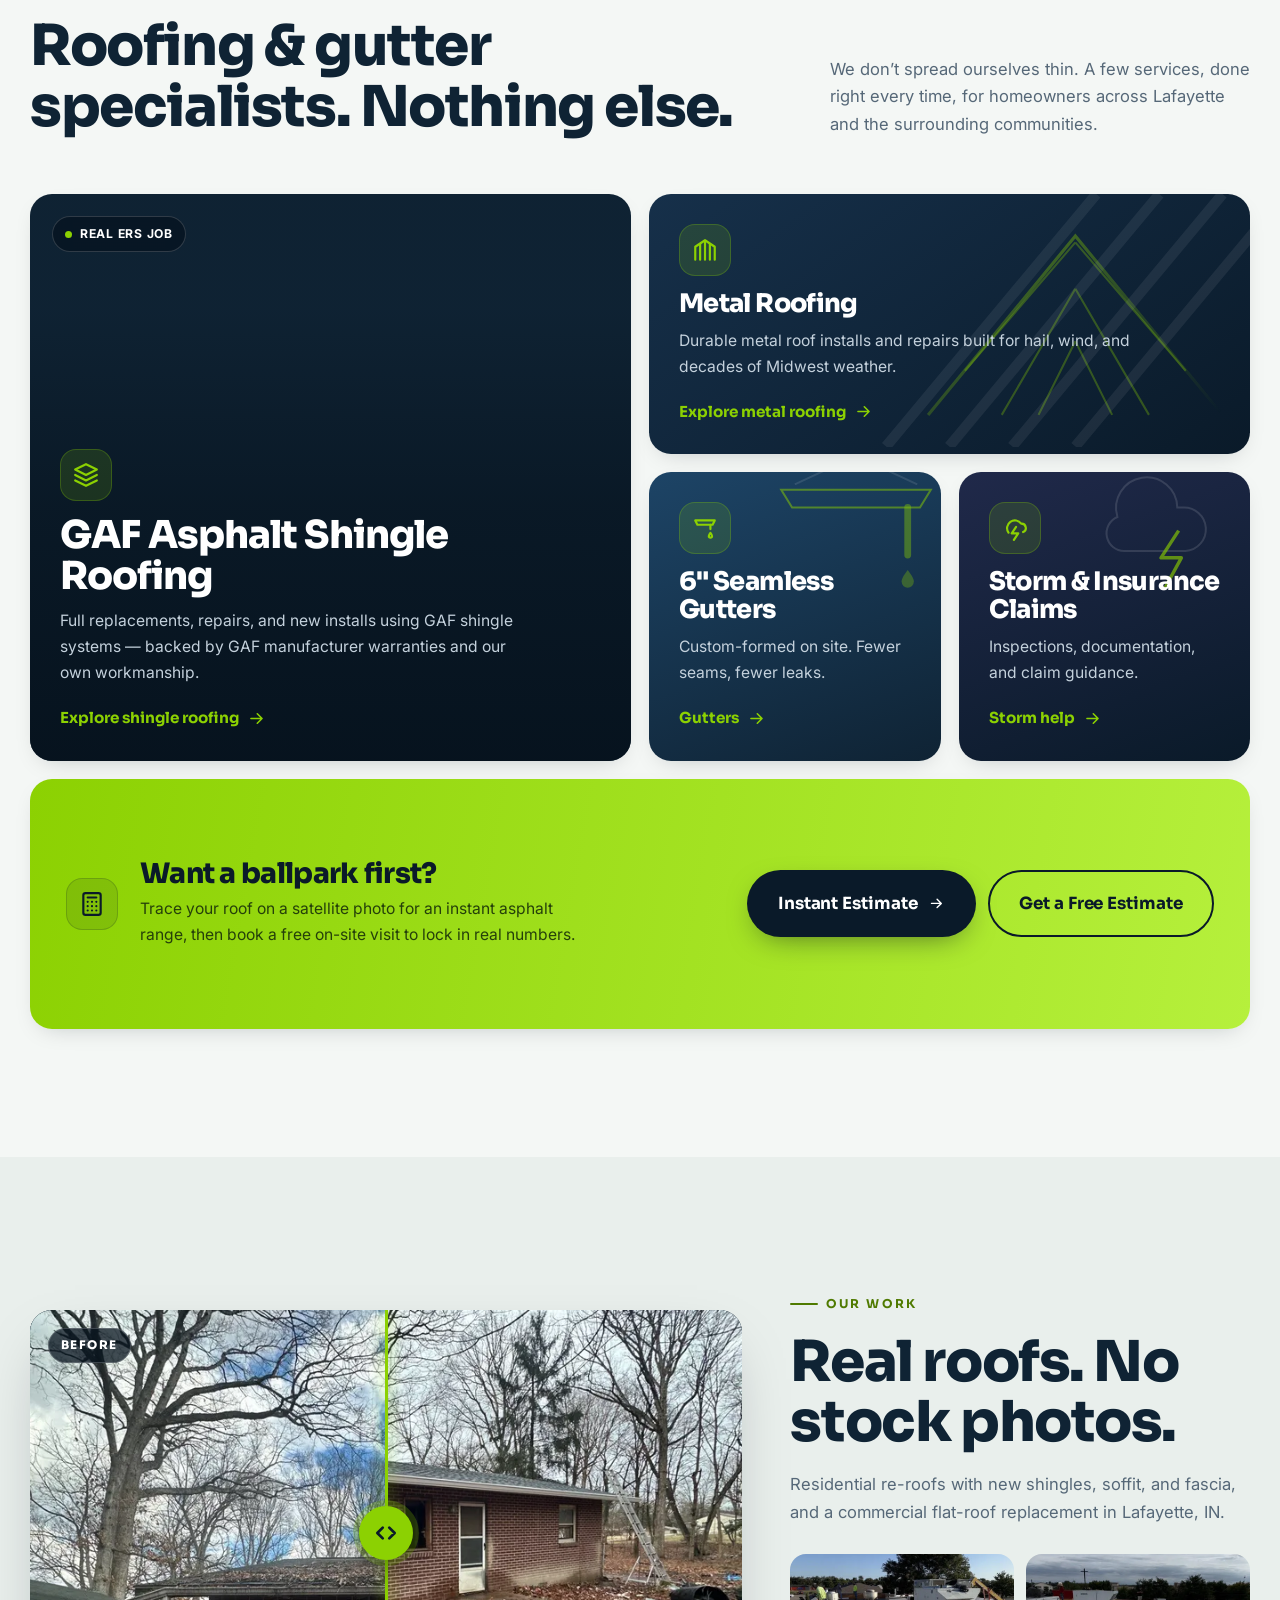
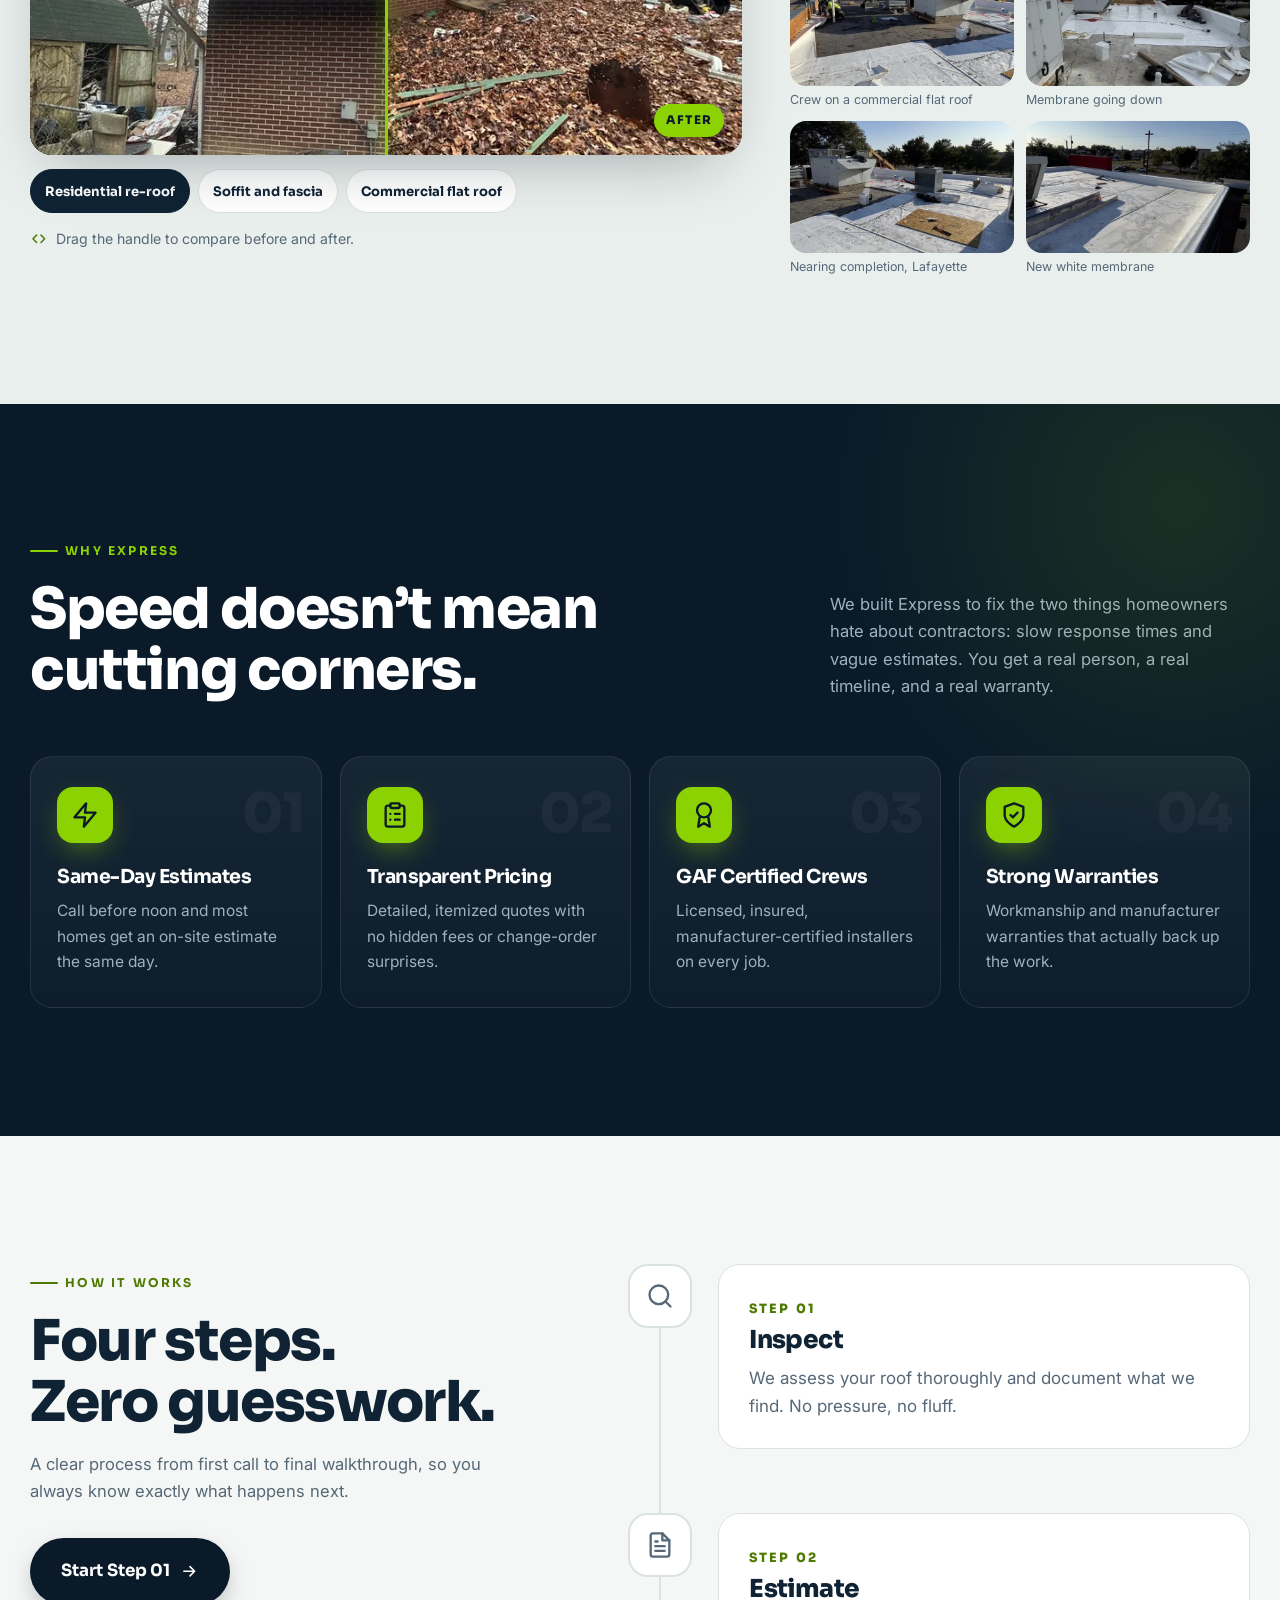
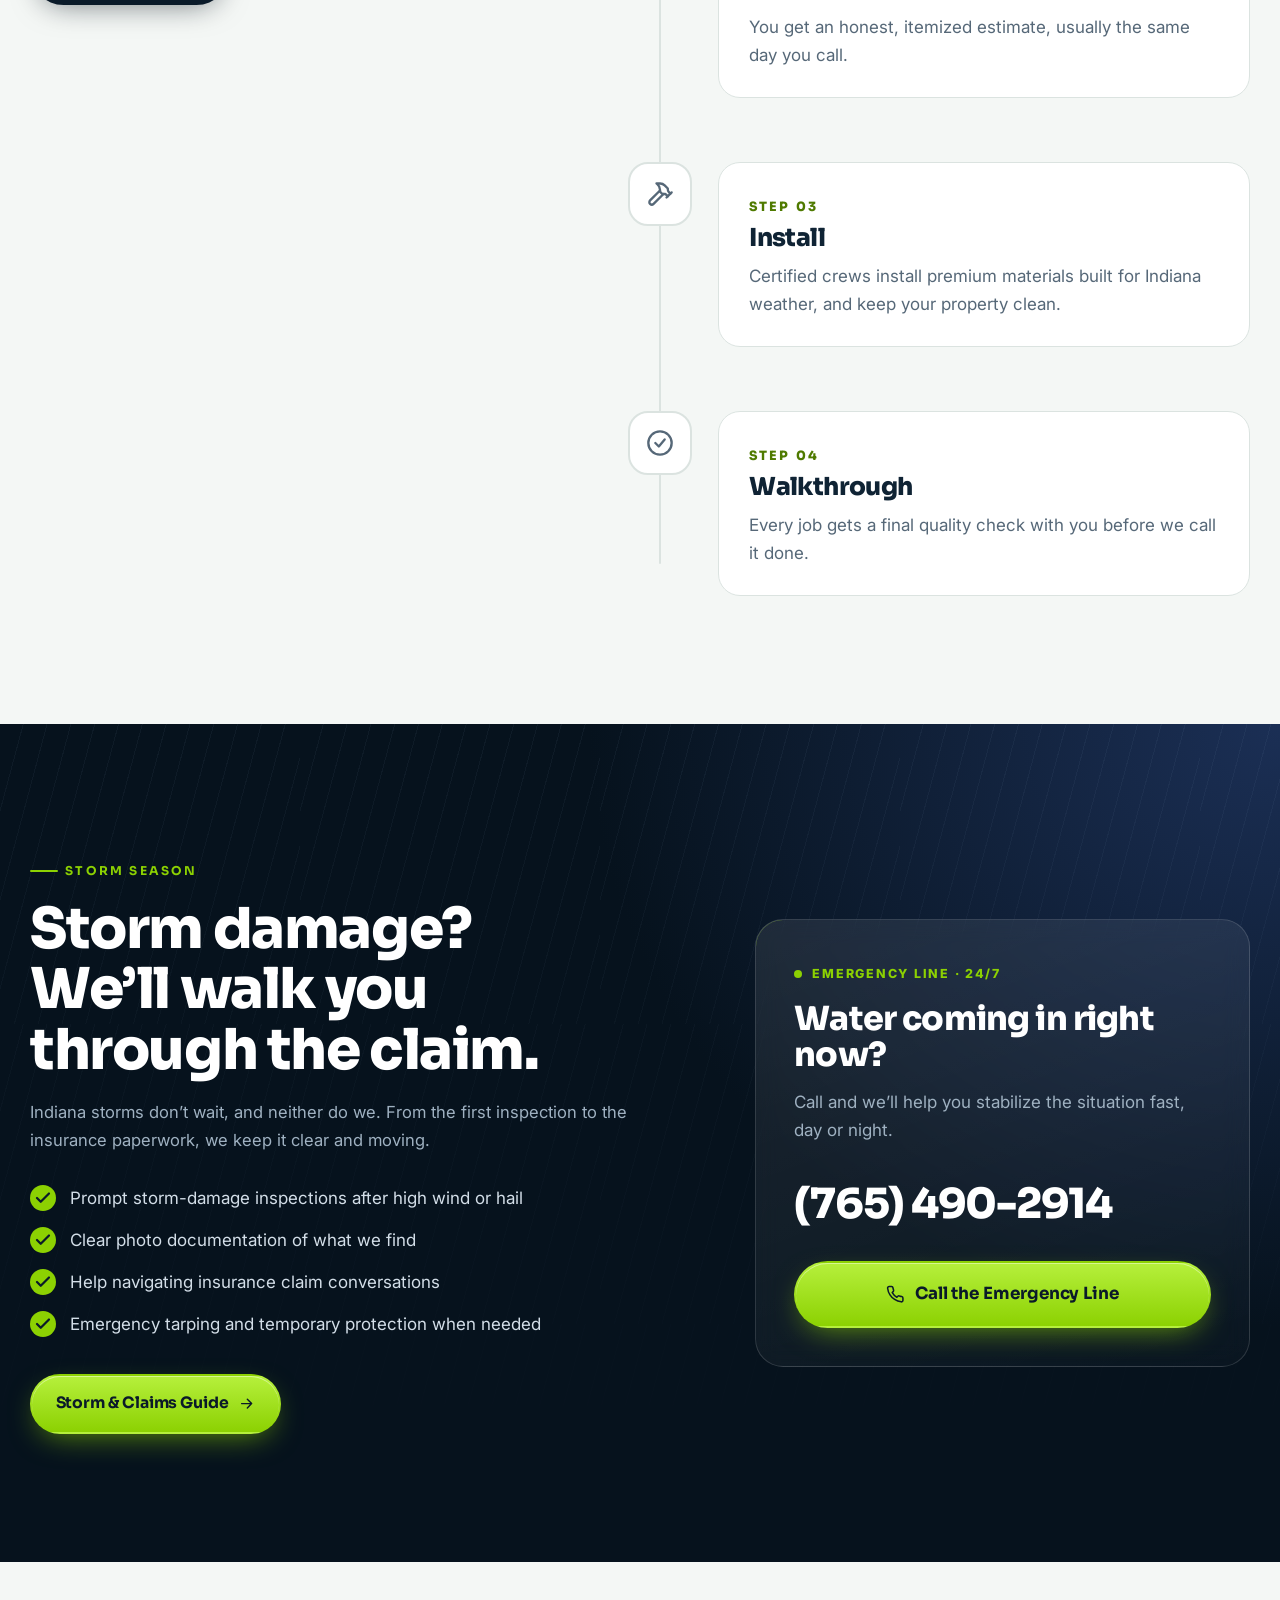
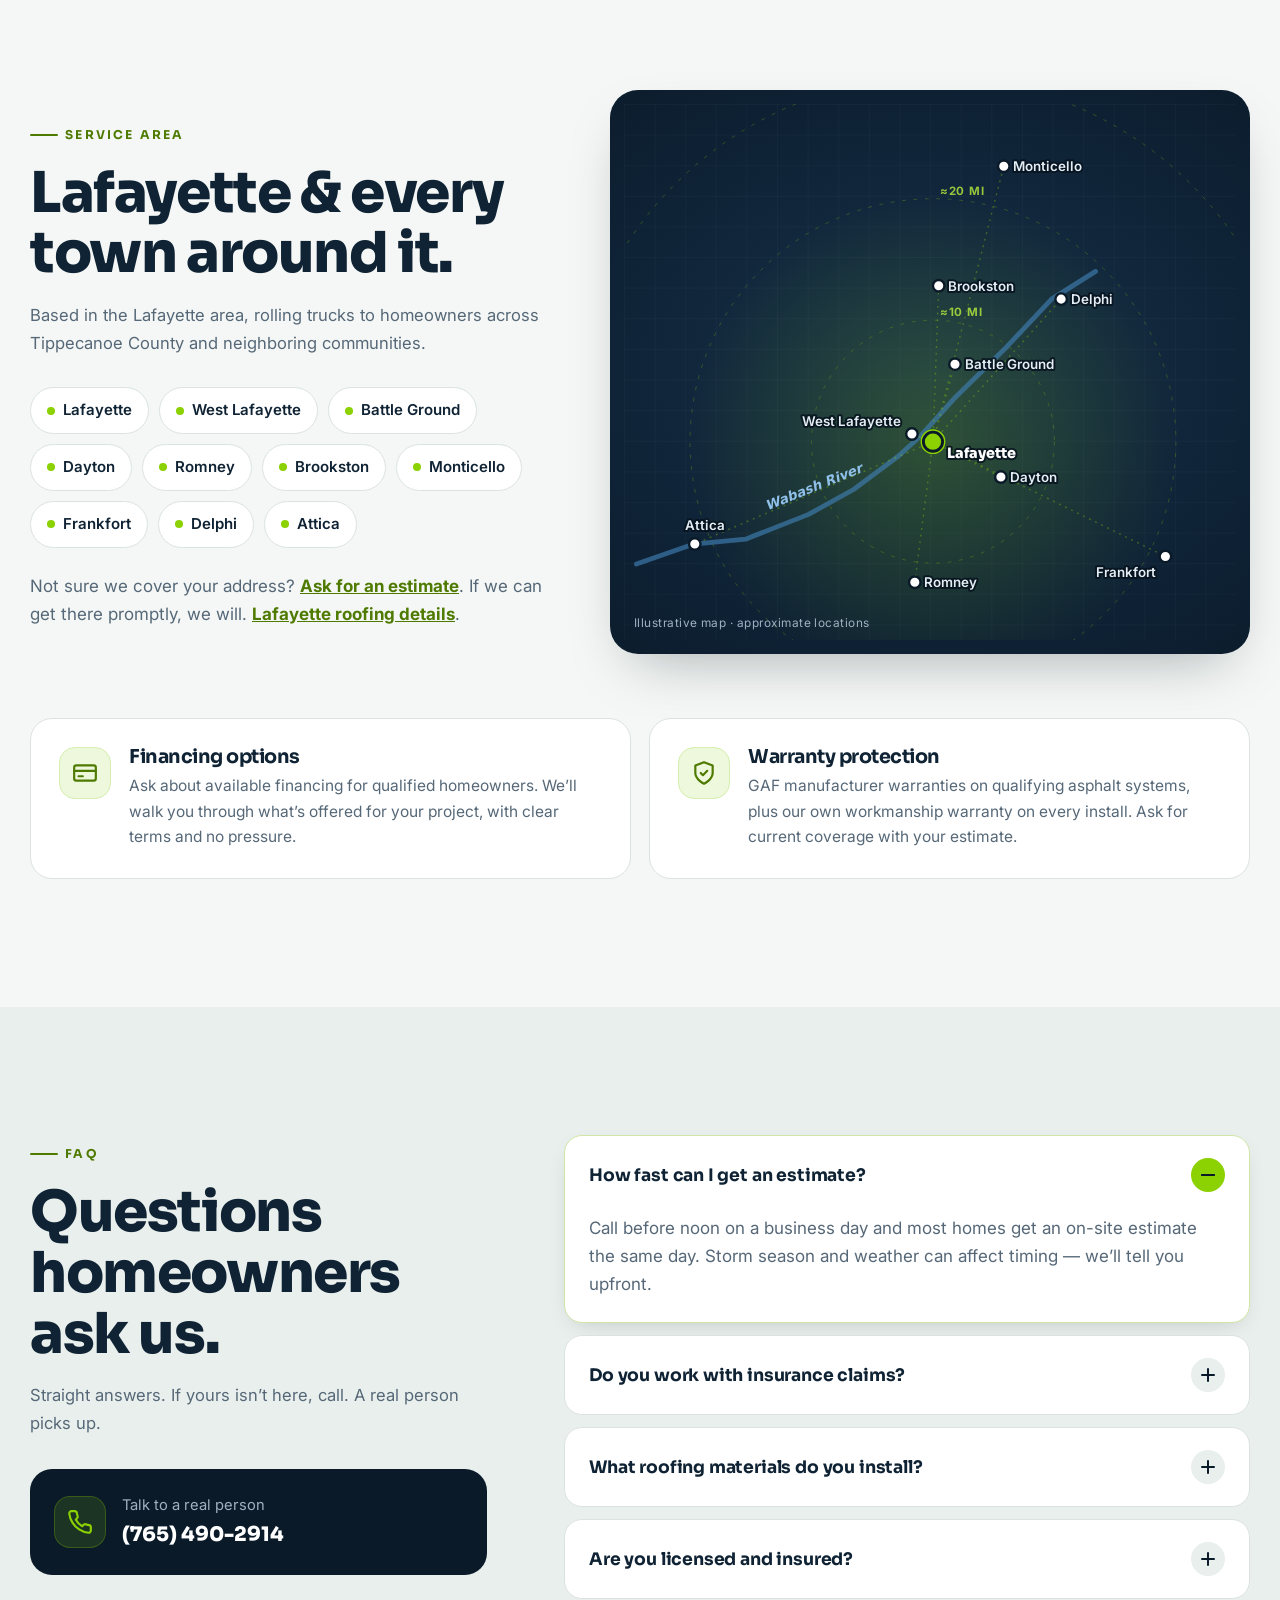
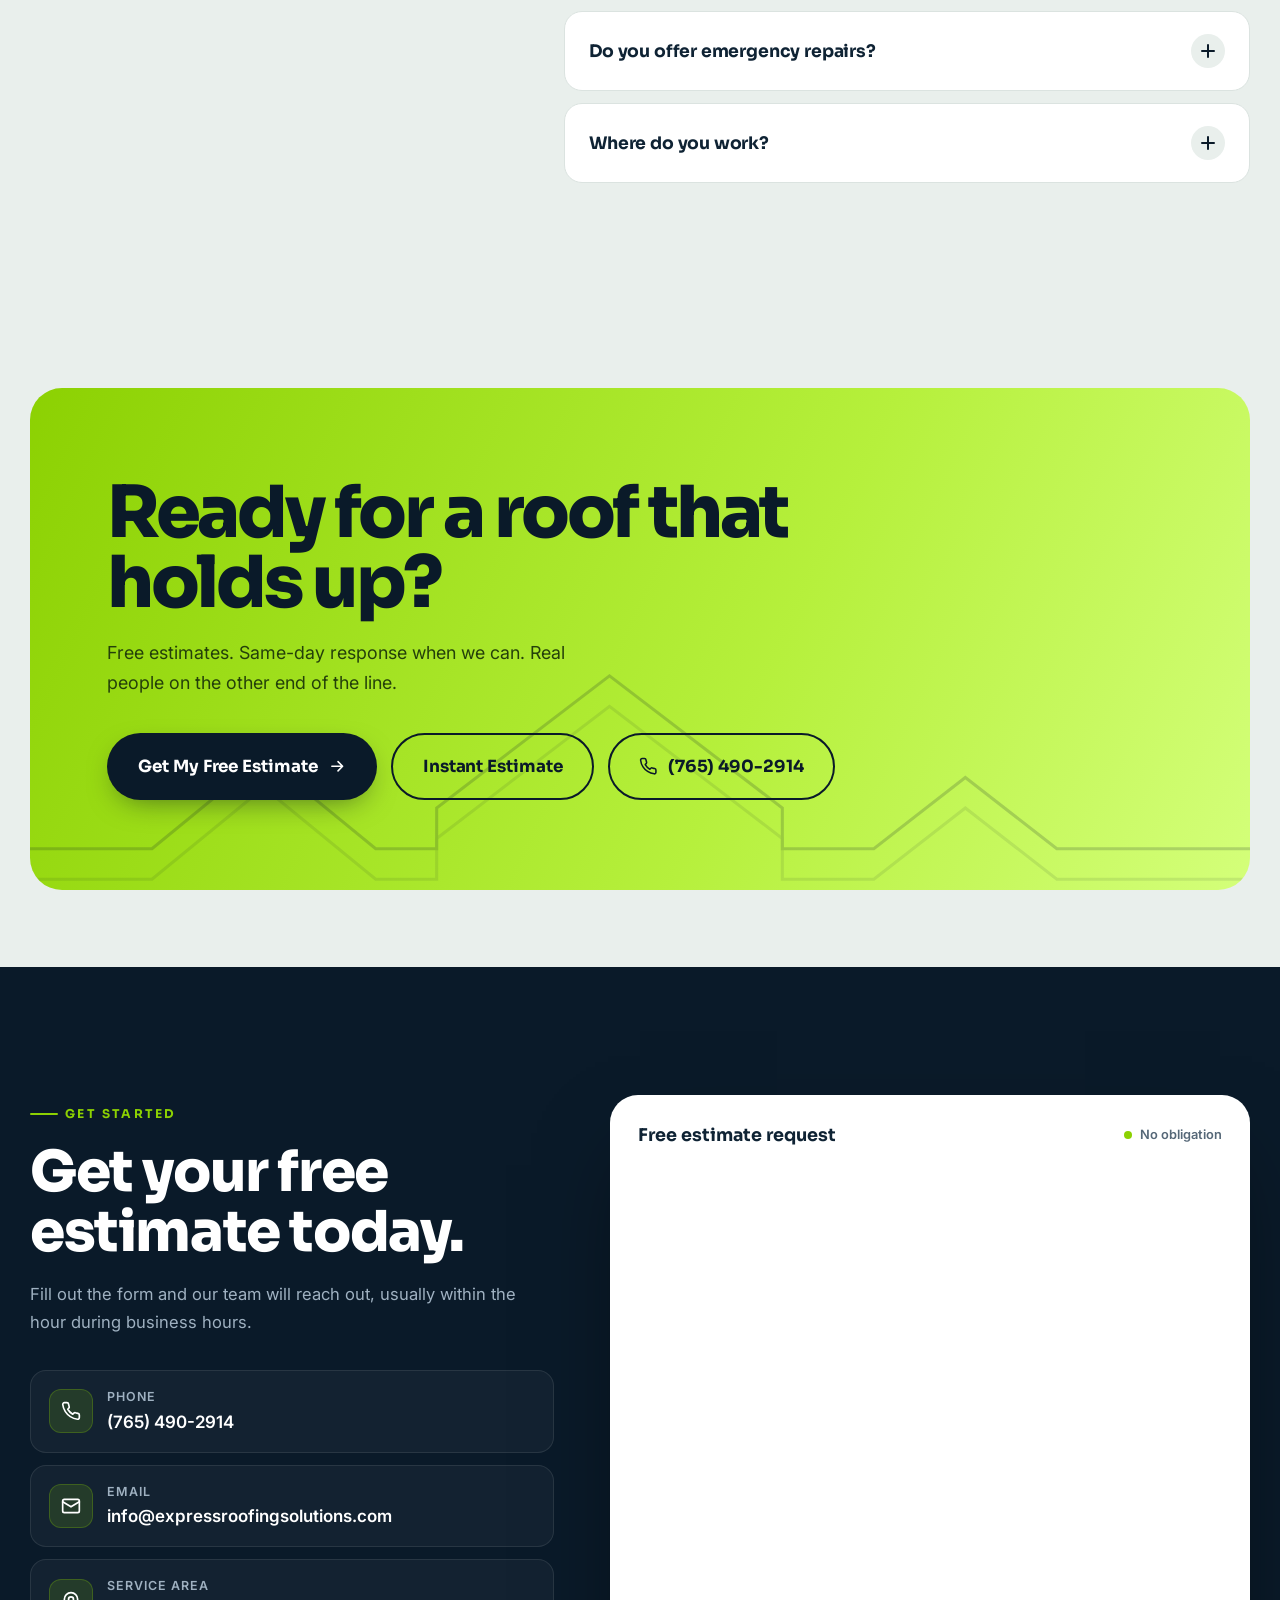
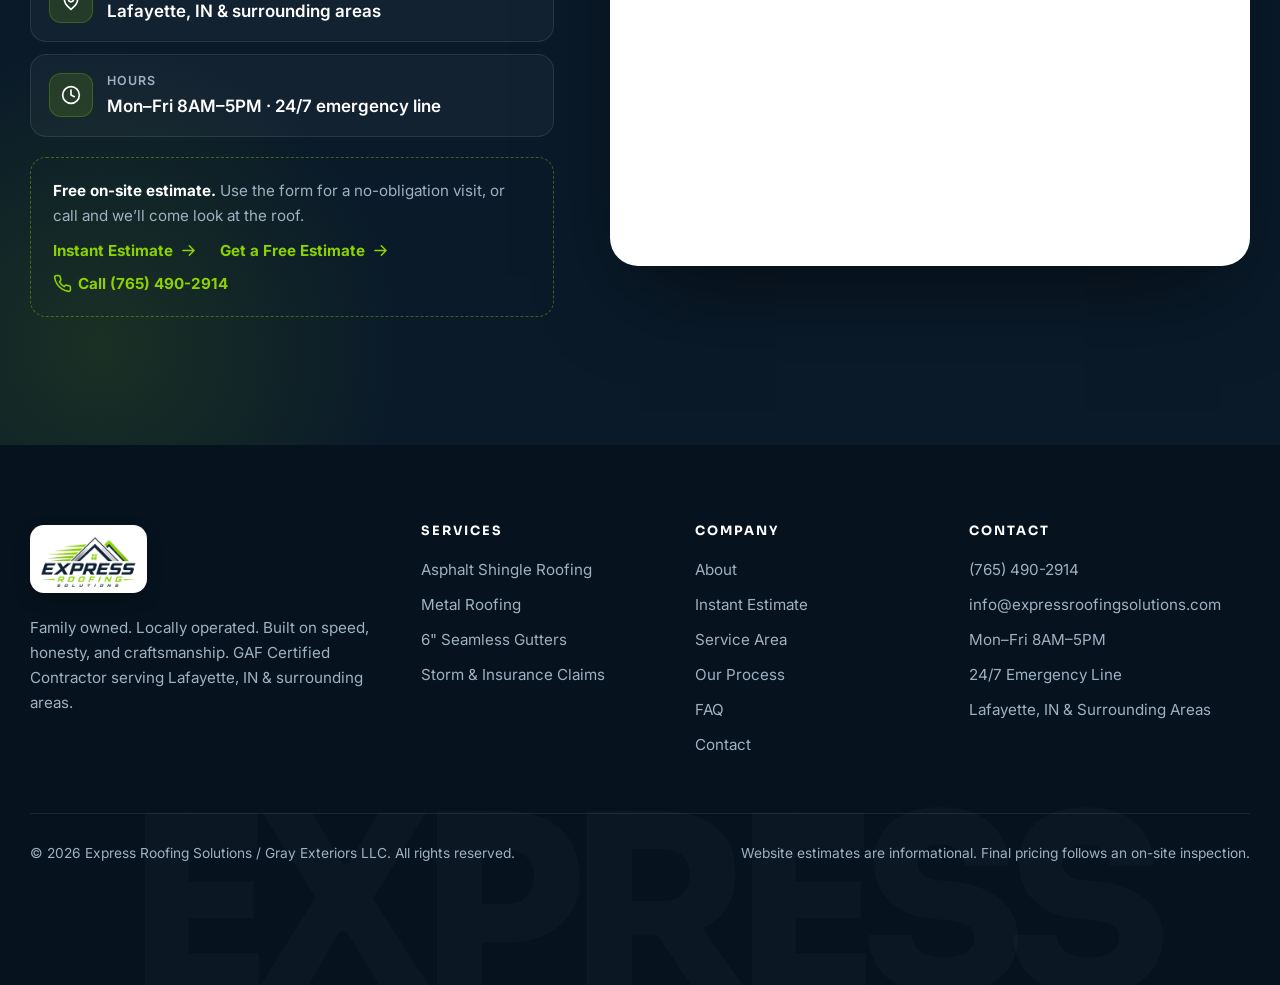
==== commit 21158192: "Instant roof estimate tool (#4) Add customer instant roof estimate" ====
--- a/index.html
+++ b/index.html
@@ -167,6 +167,7 @@
       <a href="#services">Services</a>
       <a href="#work">Our Work</a>
       <a href="#process">Process</a>
+      <a href="instant-estimate.html">Instant Estimate</a>
       <a href="storm-damage-insurance-claims.html">Storm Claims</a>
       <a href="lafayette-roofing.html">Service Area</a>
       <a href="about.html">About</a>
@@ -206,6 +207,7 @@
         <p class="hero-sub">Same-day estimates, certified crews, and roofs engineered for Indiana hail, wind, and winter. Family owned. Locally operated. Zero excuses.</p>
         <div class="hero-actions">
           <a href="#contact" class="btn btn-primary btn-lg">Get My Free Estimate <svg class="icon icon-arrow" aria-hidden="true"><use href="#i-arrow"/></svg></a>
+          <a href="instant-estimate.html" class="btn btn-outline btn-lg">Instant Estimate</a>
           <a href="tel:+17654902914" class="btn btn-outline btn-lg"><svg class="icon" aria-hidden="true"><use href="#i-phone"/></svg>(765) 490-2914</a>
         </div>
         <ul class="trust-chips" aria-label="Credentials">
@@ -227,6 +229,7 @@
           <li><svg class="icon" aria-hidden="true"><use href="#i-check"/></svg>GAF manufacturer warranty options</li>
         </ul>
         <a href="#contact" class="btn btn-primary">Book My Estimate <svg class="icon icon-arrow" aria-hidden="true"><use href="#i-arrow"/></svg></a>
+        <a href="instant-estimate.html" class="hero-card-phone">Instant Estimate</a>
         <a href="tel:+17654902914" class="hero-card-phone"><svg class="icon" aria-hidden="true"><use href="#i-phone"/></svg>Or call (765) 490-2914</a>
       </aside>
     </div>
@@ -330,13 +333,13 @@
           <div class="tool-left">
             <span class="tile-icon"><svg class="icon" aria-hidden="true"><use href="#i-calc"/></svg></span>
             <div>
-              <h3>Want a free estimate?</h3>
-              <p>Tell us about your roof and we’ll schedule a no-obligation on-site visit to lock in real numbers.</p>
+              <h3>Want a ballpark first?</h3>
+              <p>Trace your roof on a satellite photo for an instant asphalt range, then book a free on-site visit to lock in real numbers.</p>
             </div>
           </div>
           <div class="tool-actions">
-            <a href="#contact" class="btn btn-dark btn-lg">Get a Free Estimate <svg class="icon icon-arrow" aria-hidden="true"><use href="#i-arrow"/></svg></a>
-            <a href="tel:+17654902914" class="btn btn-line-dark btn-lg"><svg class="icon" aria-hidden="true"><use href="#i-phone"/></svg>Call (765) 490-2914</a>
+            <a href="instant-estimate.html" class="btn btn-dark btn-lg">Instant Estimate <svg class="icon icon-arrow" aria-hidden="true"><use href="#i-arrow"/></svg></a>
+            <a href="#contact" class="btn btn-line-dark btn-lg">Get a Free Estimate</a>
           </div>
         </div>
       </div>
@@ -632,6 +635,7 @@
         <p>Free estimates. Same-day response when we can. Real people on the other end of the line.</p>
         <div class="cta-actions">
           <a href="#contact" class="btn btn-dark btn-lg">Get My Free Estimate <svg class="icon icon-arrow" aria-hidden="true"><use href="#i-arrow"/></svg></a>
+          <a href="instant-estimate.html" class="btn btn-line-dark btn-lg">Instant Estimate</a>
           <a href="tel:+17654902914" class="btn btn-line-dark btn-lg"><svg class="icon" aria-hidden="true"><use href="#i-phone"/></svg>(765) 490-2914</a>
         </div>
       </div>
@@ -654,6 +658,7 @@
         <div class="instant-estimate">
           <p><strong style="color:#fff">Free on-site estimate.</strong> Use the form for a no-obligation visit, or call and we’ll come look at the roof.</p>
           <div class="instant-actions">
+            <a href="instant-estimate.html">Instant Estimate <svg class="icon icon-arrow" aria-hidden="true"><use href="#i-arrow"/></svg></a>
             <a href="#contact">Get a Free Estimate <svg class="icon icon-arrow" aria-hidden="true"><use href="#i-arrow"/></svg></a>
             <a href="tel:+17654902914"><svg class="icon" aria-hidden="true"><use href="#i-phone"/></svg>Call (765) 490-2914</a>
           </div>
@@ -704,6 +709,7 @@
     <div class="footer-col">
       <h5>Company</h5>
       <a href="about.html">About</a>
+      <a href="instant-estimate.html">Instant Estimate</a>
       <a href="lafayette-roofing.html">Service Area</a>
       <a href="#process">Our Process</a>
       <a href="#faq">FAQ</a>
--- a/styles.css
+++ b/styles.css
@@ -72,8 +72,9 @@
 .logo{display:inline-flex;text-decoration:none;flex:none}
 .logo-badge{display:inline-flex;background:#fff;border-radius:14px;padding:6px 10px;box-shadow:0 6px 20px -8px rgba(0,0,0,.5)}
 .logo-img{height:56px;width:auto}
-.main-nav{display:flex;gap:4px;margin-inline:auto}
-.main-nav a{color:var(--on-dark);text-decoration:none;font-weight:600;font-size:.94rem;padding:10px 14px;border-radius:999px;transition:background .2s,color .2s}
+.main-nav{display:flex;gap:2px;margin-inline:auto;min-width:0}
+.main-nav a{color:var(--on-dark);text-decoration:none;font-weight:600;font-size:.86rem;padding:8px 9px;border-radius:999px;transition:background .2s,color .2s;white-space:nowrap}
+.main-nav a[aria-current="page"]{color:var(--lime);background:rgba(140,209,2,.12)}
 .main-nav a:hover{background:rgba(255,255,255,.07);color:#fff}
 .header-cta{display:flex;align-items:center;gap:6px}
 .nav-toggle{display:none;width:46px;height:46px;border-radius:12px;border:1px solid var(--line-dark);background:rgba(255,255,255,.04);cursor:pointer;flex-direction:column;justify-content:center;align-items:center;gap:5px;margin-left:auto}
@@ -411,7 +412,7 @@
 
 /* Responsive */
 @media (max-width:1100px){
-  .main-nav a{padding:10px 10px;font-size:.9rem}
+  .main-nav a{padding:8px 7px;font-size:.78rem}
   .header-cta .btn-ghost{display:none}
   .hero-inner{grid-template-columns:1fr;gap:40px}
   .hero-card{justify-self:start}
@@ -507,6 +508,70 @@
   .mobile-cta-bar .btn{width:100%}
   .site-footer{padding-bottom:140px}
 }
+/* Instant estimate */
+.est-hero{padding-bottom:clamp(36px,5vw,64px)}
+.est-hero h1{max-width:14ch}
+.est-shell{position:relative;z-index:1;margin-top:-28px;padding:0 0 clamp(48px,8vw,88px)}
+.est-progress{display:flex;gap:8px;list-style:none;padding:0;margin:0 0 18px;overflow:auto}
+.est-progress li{flex:none}
+.est-progress button{font-family:var(--font-head);font-weight:700;font-size:.82rem;color:var(--muted);background:#fff;border:1px solid var(--line);border-radius:999px;padding:10px 14px;min-height:44px;cursor:pointer}
+.est-progress button[aria-current="step"]{background:var(--navy-800);color:#fff;border-color:var(--navy-800)}
+.est-progress button:disabled{opacity:.45;cursor:not-allowed}
+.est-card{background:#fff;border:1px solid var(--line);border-radius:22px;box-shadow:var(--shadow-sm);padding:clamp(18px,3vw,28px)}
+.est-card h2{font-size:clamp(1.6rem,3vw,2.2rem);font-weight:800}
+.est-lead{color:var(--muted);margin-top:8px;max-width:62ch}
+.est-search{position:relative;margin-top:22px}
+.est-search label,.est-field label,.est-fallback label{display:block;font-weight:700;font-size:.92rem;margin-bottom:8px}
+.est-search input,.est-field input,.est-field select,.est-fallback input,.est-fallback select{width:100%;font:inherit;color:var(--text);background:#fff;border:2px solid var(--line);border-radius:14px;padding:14px 16px;min-height:52px}
+.est-search input:focus,.est-field input:focus,.est-field select:focus,.est-fallback input:focus,.est-fallback select:focus{outline:3px solid var(--lime);outline-offset:2px;border-color:var(--lime-600)}
+.est-suggest{position:relative;z-index:30;margin-top:8px;background:#fff;border:1px solid var(--line);border-radius:16px;box-shadow:var(--shadow-sm);max-height:280px;overflow:auto;padding:6px}
+.est-suggest button{display:block;width:100%;text-align:left;background:transparent;border:0;border-radius:12px;padding:12px 12px;min-height:44px;font:inherit;cursor:pointer;color:var(--text)}
+.est-suggest button[aria-selected="true"],.est-suggest button:hover{background:#f3f8e6}
+.est-status{min-height:1.4em;margin-top:10px;color:var(--muted);font-size:.95rem}
+.est-status.is-error{color:#8d1d1d}
+.est-map{height:min(62vh,560px);min-height:320px;border-radius:18px;overflow:hidden;margin-top:18px;border:1px solid var(--line);background:var(--navy-800)}
+.est-map .leaflet-container{height:100%;width:100%;font-family:var(--font-body);background:#16304a}
+.leaflet-container img.leaflet-tile,.leaflet-container .leaflet-marker-icon,.leaflet-container .leaflet-marker-shadow{max-width:none;max-height:none}
+.leaflet-control-zoom a{width:44px;height:44px;line-height:44px;font-size:22px}
+.est-attrib{margin-top:8px;color:var(--muted);font-size:.78rem}
+.est-actions,.est-result-actions{display:flex;flex-wrap:wrap;gap:10px;margin-top:18px}
+.est-actions .btn,.est-result-actions .btn,.est-fallback .btn{min-height:48px}
+.est-actions .btn[hidden]{display:none !important}
+.est-actions .btn:disabled,.est-result-actions .btn:disabled{opacity:.45;cursor:not-allowed}
+.leaflet-control-attribution{font-size:11px;line-height:1.3;max-width:min(70vw,520px);white-space:normal}
+.est-note{margin-top:12px;color:var(--muted);font-size:.92rem}
+.building-list{list-style:none;padding:0;margin:14px 0 0;display:grid;gap:8px}
+.building-list[hidden]{display:none !important}
+.building-list button{width:100%;text-align:left;font:inherit;font-weight:700;min-height:48px;padding:12px 14px;border-radius:14px;border:2px solid var(--line);background:#fff;color:var(--text);cursor:pointer}
+.building-list button[aria-pressed="true"]{border-color:var(--lime-600);background:#f4fbe3}
+.vertex-icon{cursor:grab}
+.est-fallback{margin-top:16px;padding:16px;border-radius:16px;background:var(--bg);border:1px dashed #b7c8bc;display:grid;gap:14px}
+.est-fallback[hidden]{display:none !important}
+.est-fallback .est-split{display:grid;grid-template-columns:1fr 140px;gap:12px}
+.est-choices{display:grid;gap:10px;margin-top:18px;border:0;padding:0}
+.est-choices legend{font-family:var(--font-head);font-weight:800;font-size:clamp(1.6rem,3vw,2.2rem);letter-spacing:-.025em;margin-bottom:6px}
+.choice{display:flex;align-items:center;gap:14px;padding:16px;border:2px solid var(--line);border-radius:16px;cursor:pointer;min-height:64px;background:#fff}
+.choice:has(input:focus-visible){outline:3px solid var(--lime);outline-offset:2px}
+.choice:has(input:checked){border-color:var(--lime-600);background:#f4fbe3}
+.choice input{width:22px;height:22px;accent-color:#4f7a00;flex:none}
+.choice strong{display:block;font-family:var(--font-head)}
+.choice small{display:block;color:var(--muted);font-size:.88rem}
+.est-price{font-family:var(--font-head);font-weight:800;font-size:clamp(2.1rem,6vw,3.5rem);letter-spacing:-.04em;line-height:1.05;margin-top:12px;color:var(--navy-800)}
+.est-detail{margin-top:10px;font-size:1.05rem}
+.est-disclaimer{margin-top:16px;padding:14px 16px;border-radius:14px;background:#f4f7f5;border-left:4px solid var(--lime);color:var(--navy-800);font-weight:600}
+.est-summary{margin-top:16px;white-space:pre-wrap;font-family:ui-monospace,SFMono-Regular,Menlo,Consolas,monospace;font-size:.86rem;line-height:1.5;background:var(--navy-900);color:#e9f0f5;border-radius:16px;padding:16px}
+.est-form{margin-top:28px}
+.vertex-icon{width:28px;height:28px;border-radius:50%;background:var(--lime);color:var(--navy-900);border:2px solid #fff;display:grid;place-items:center;font-family:var(--font-head);font-weight:800;font-size:.8rem;box-shadow:0 4px 10px rgba(0,0,0,.35)}
+@media (max-width:720px){
+  .est-fallback .est-split{grid-template-columns:1fr}
+  .est-actions .btn,.est-result-actions .btn{width:100%}
+  .est-map{min-height:300px;height:50vh}
+  .est-shell{padding-bottom:24px}
+  body.page-estimate .mobile-cta-bar{display:none}
+  body.page-estimate .site-footer{padding-bottom:48px}
+  .leaflet-control-attribution{font-size:10px;max-width:calc(100% - 54px)}
+}
+
 @media (prefers-reduced-motion:reduce){
   *,*::before,*::after{animation-duration:.001ms!important;animation-iteration-count:1!important;transition-duration:.001ms!important;scroll-behavior:auto!important}
   .ridge-stroke,.hero h1 .swoosh path{stroke-dashoffset:0}
